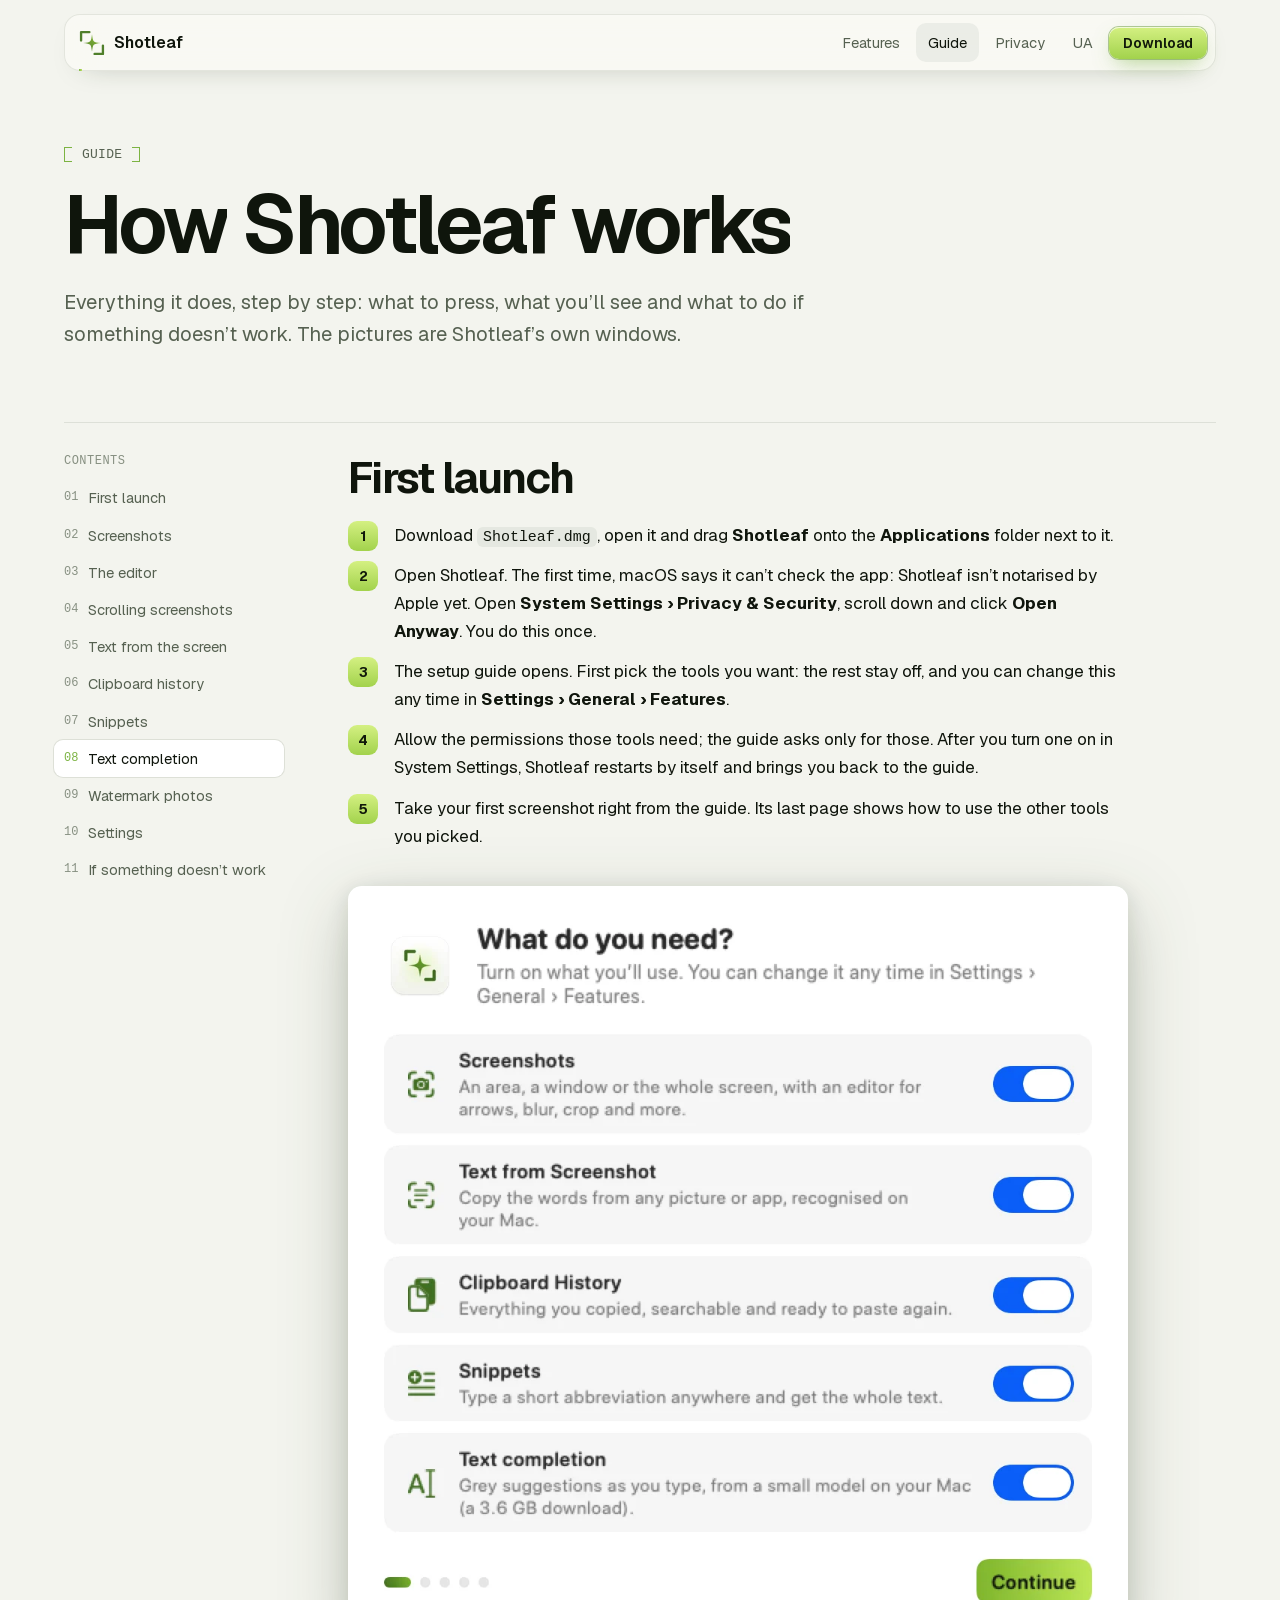
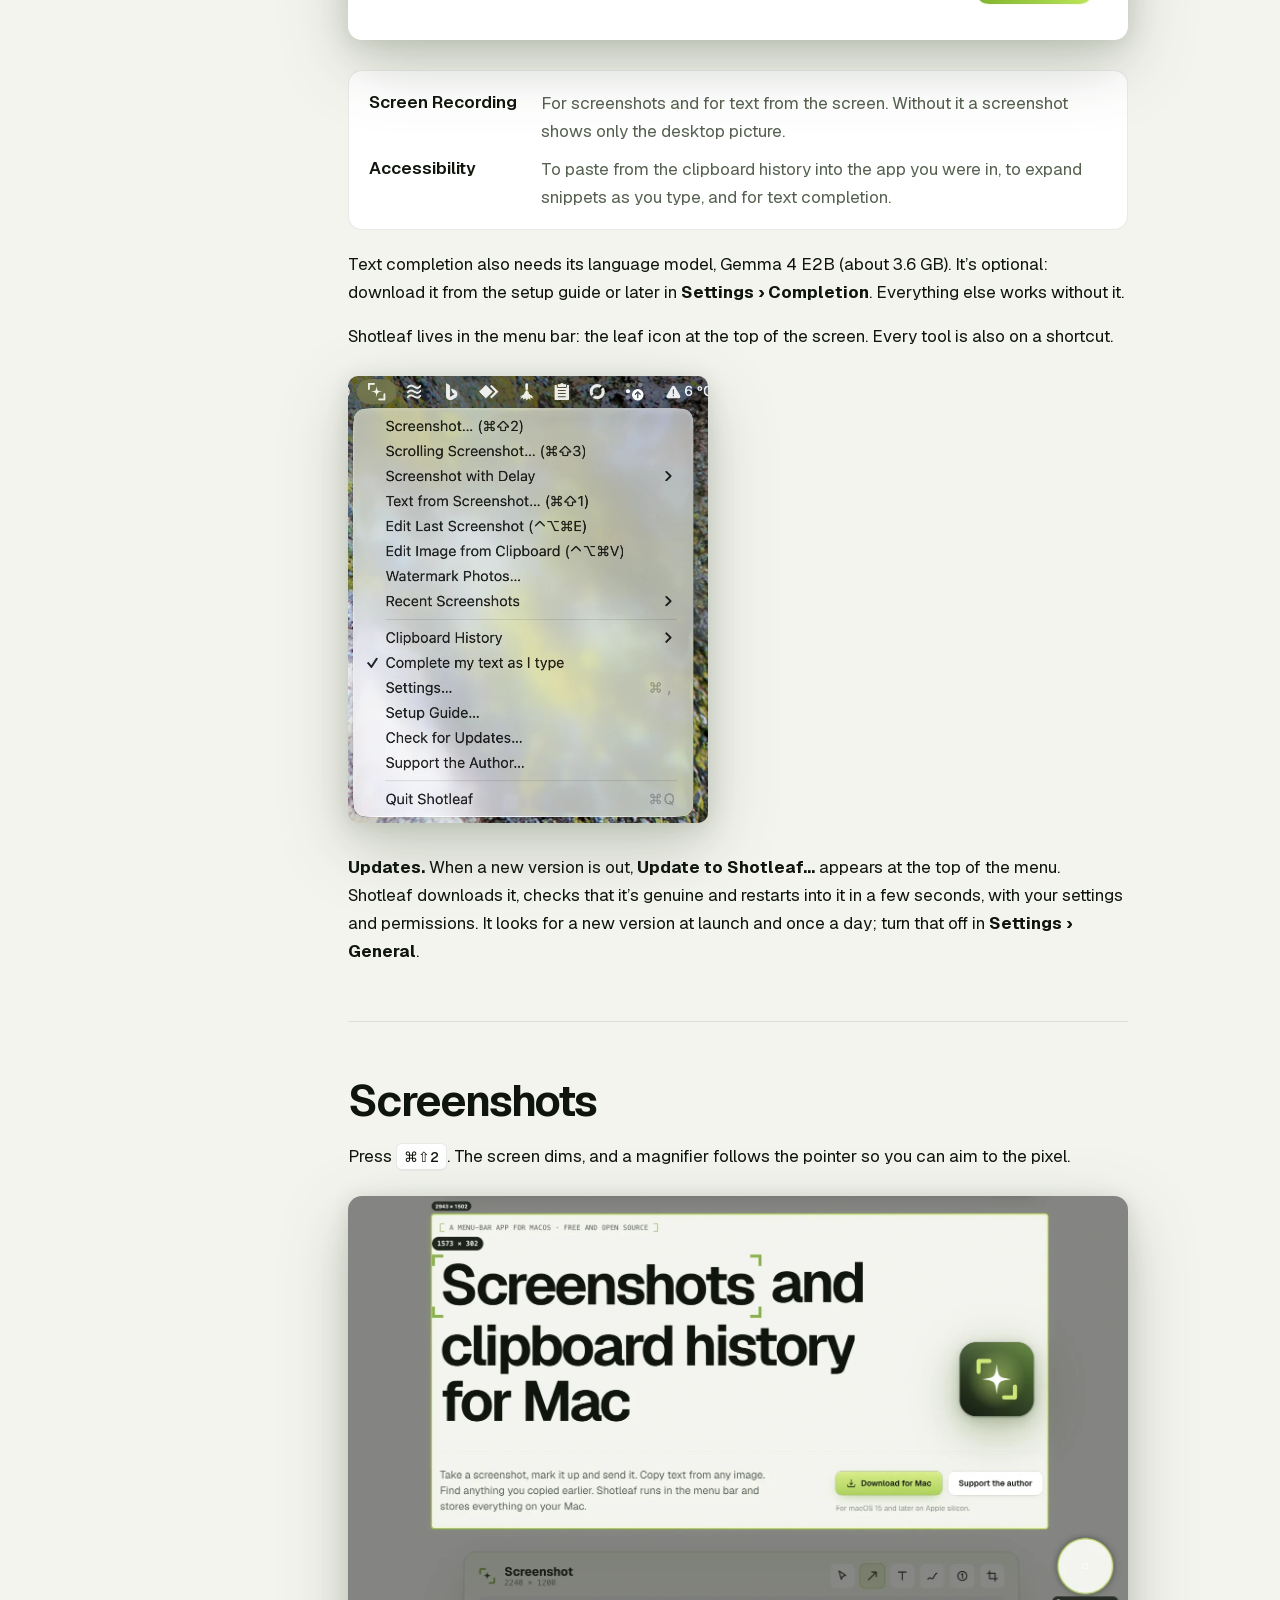
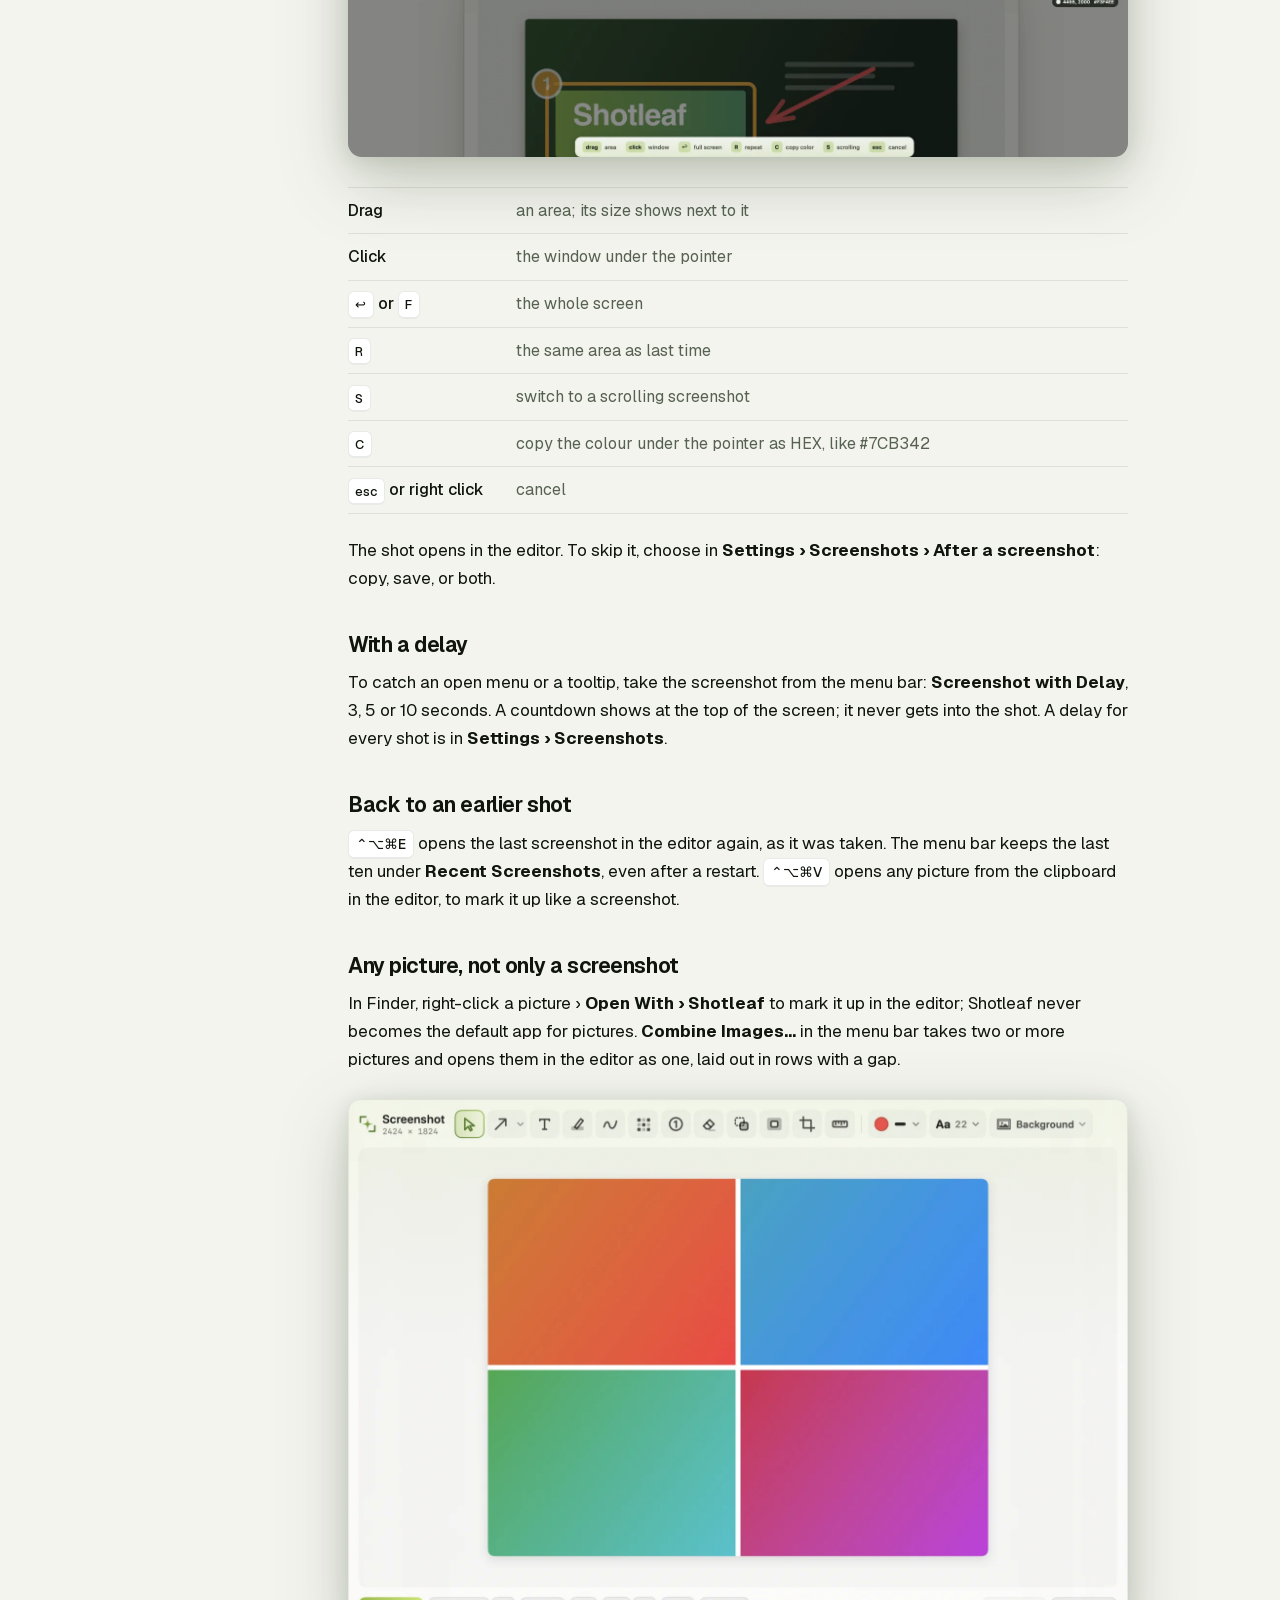
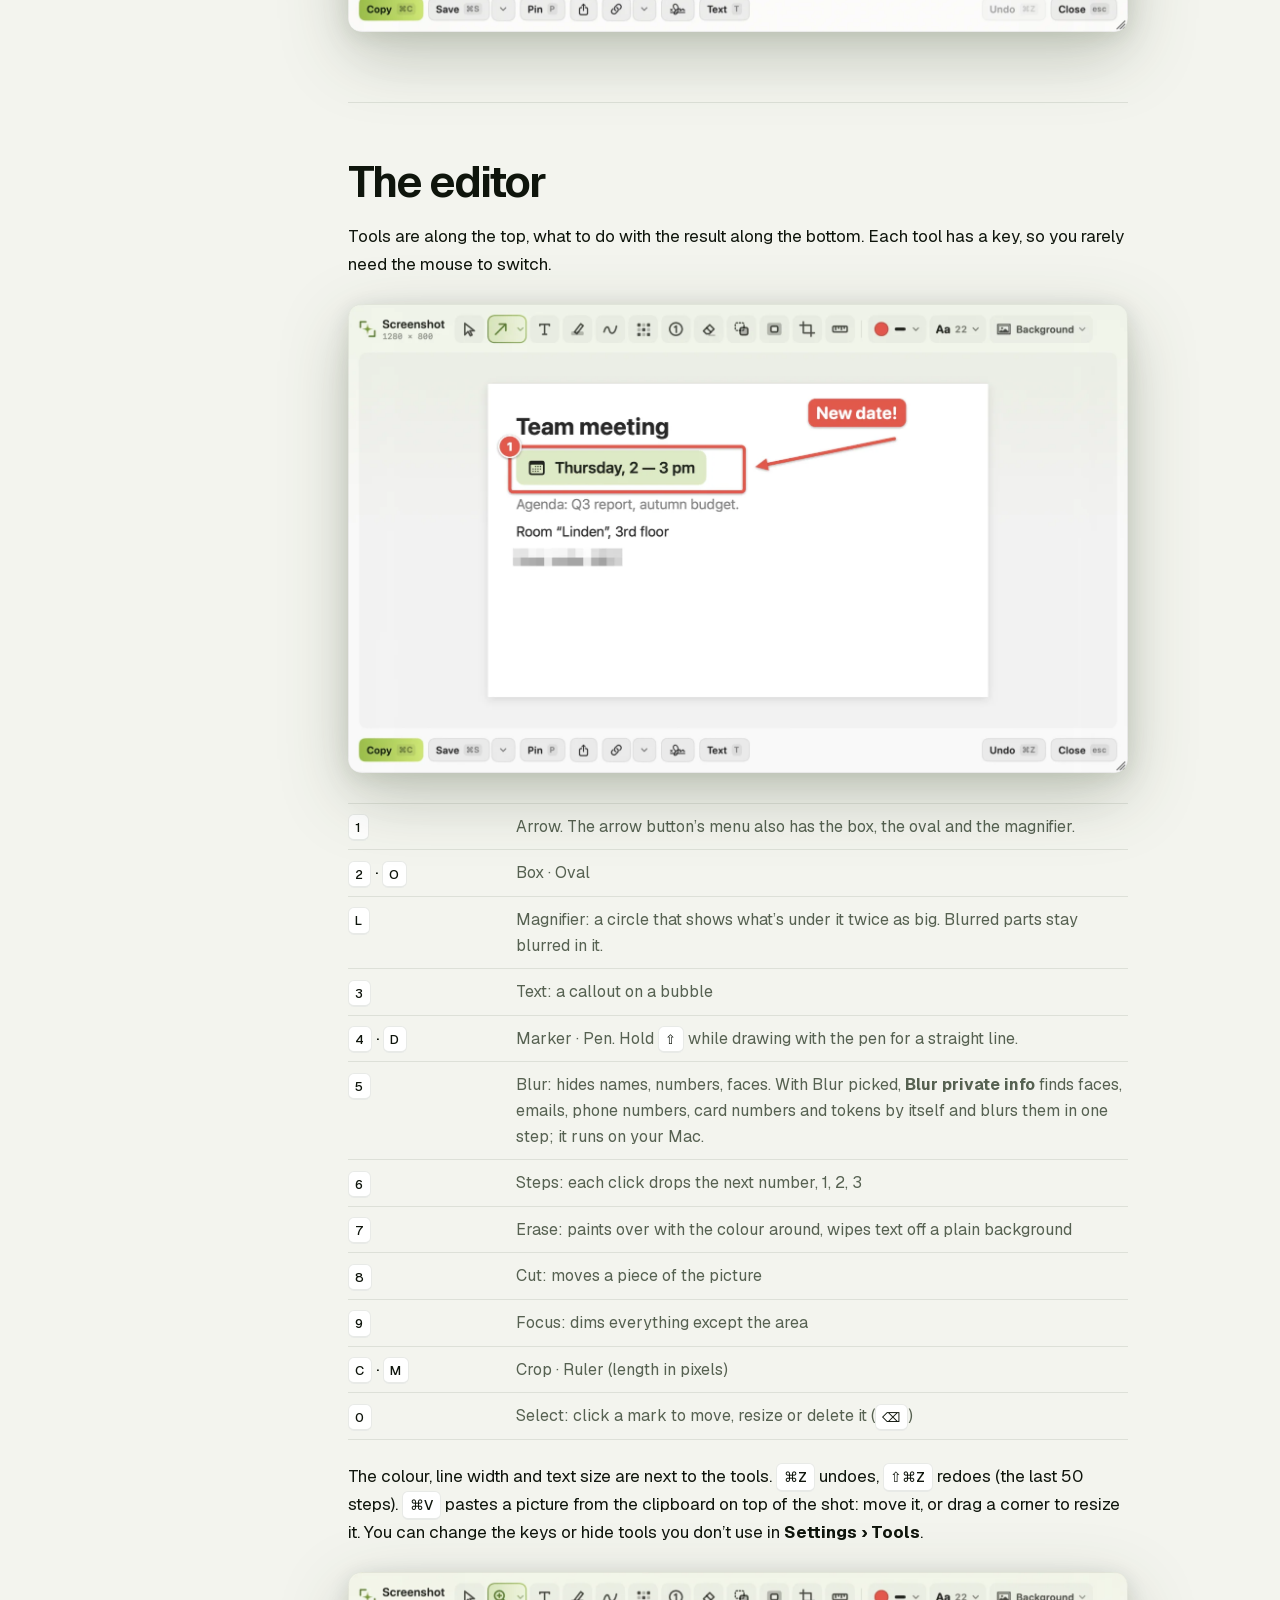
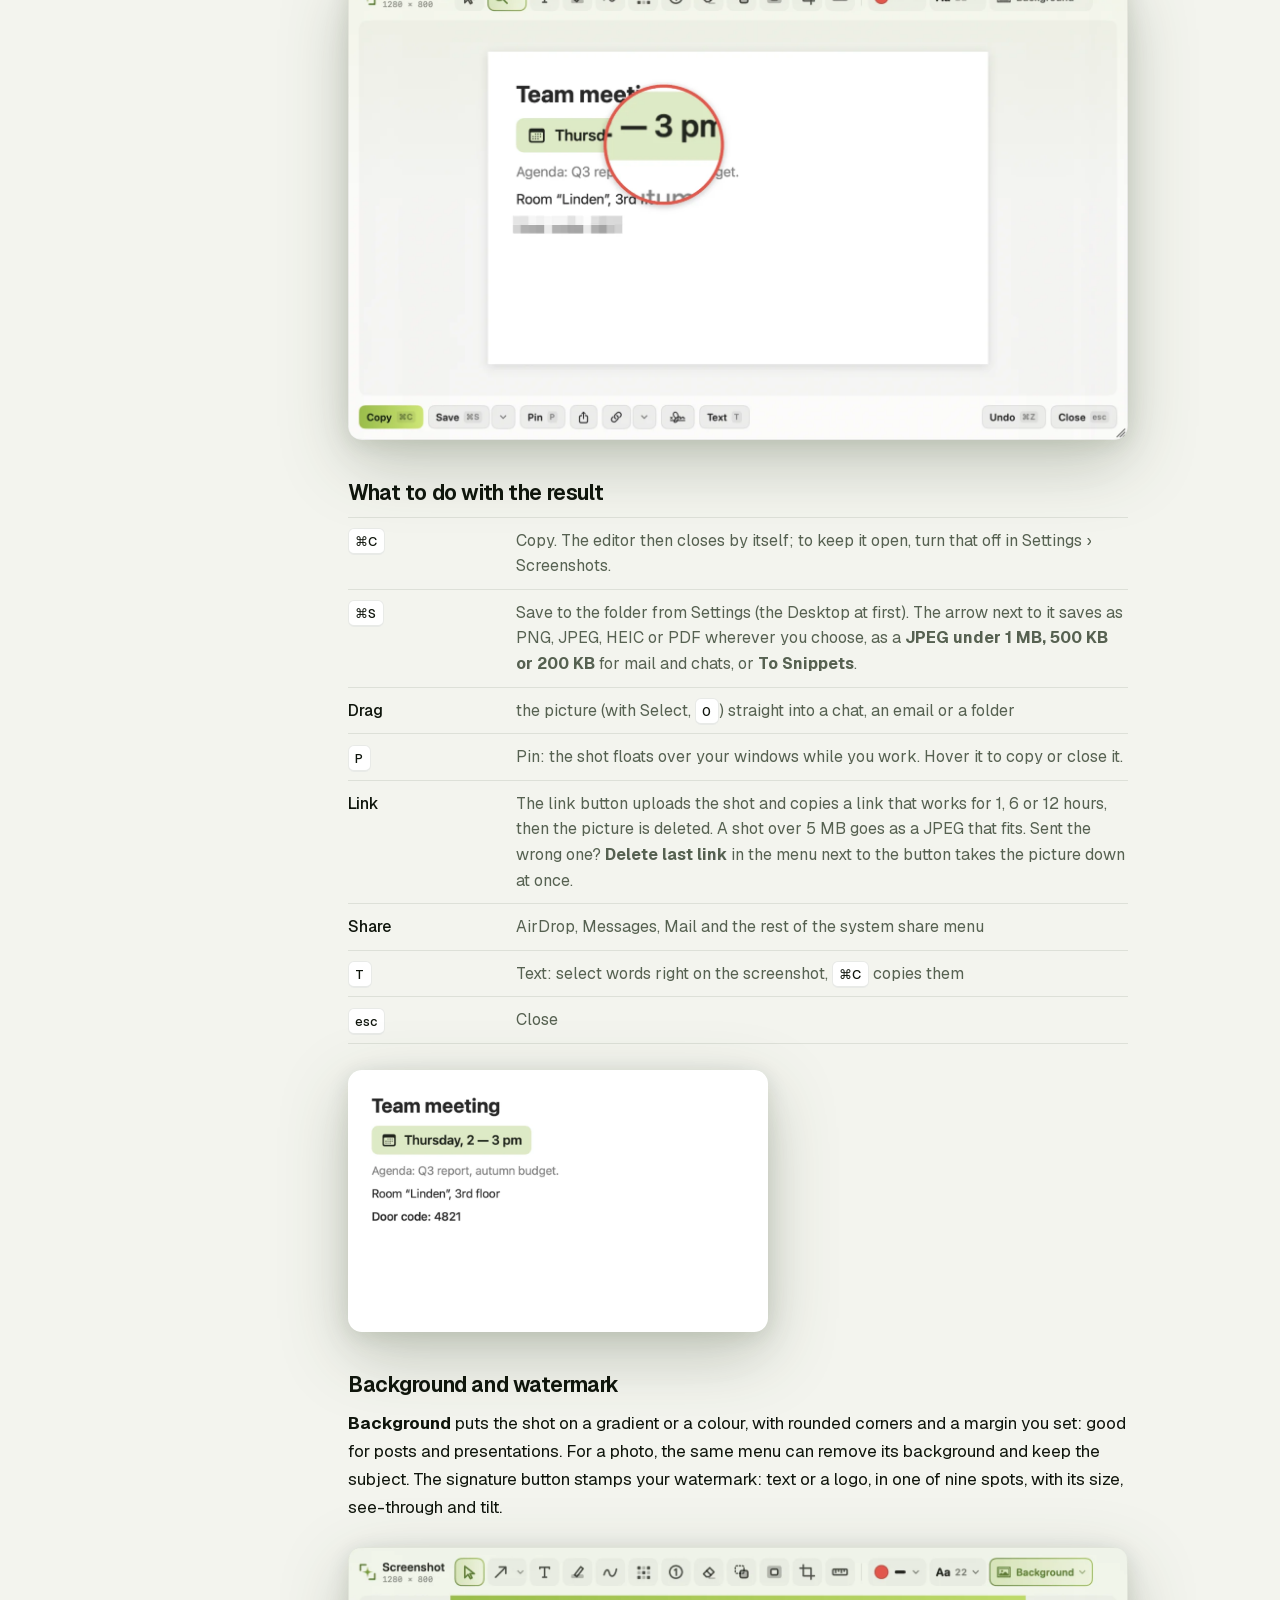
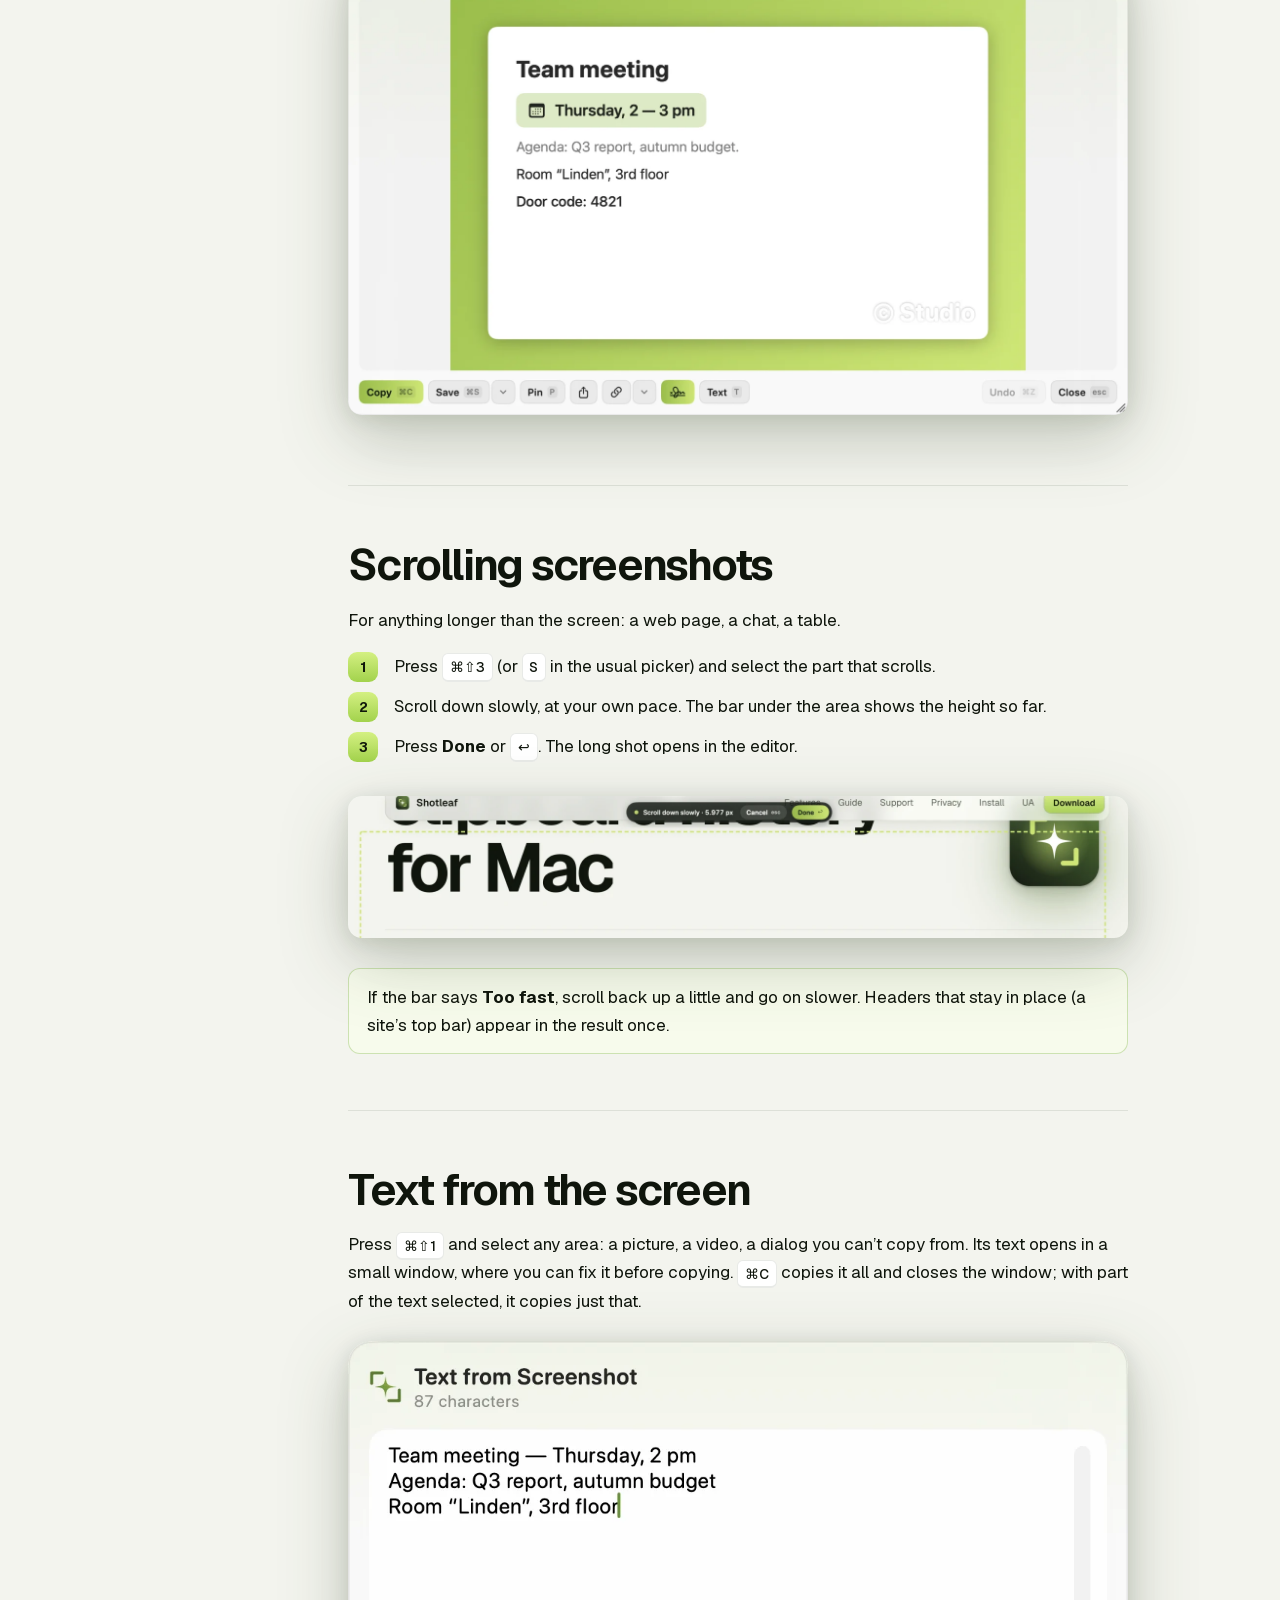
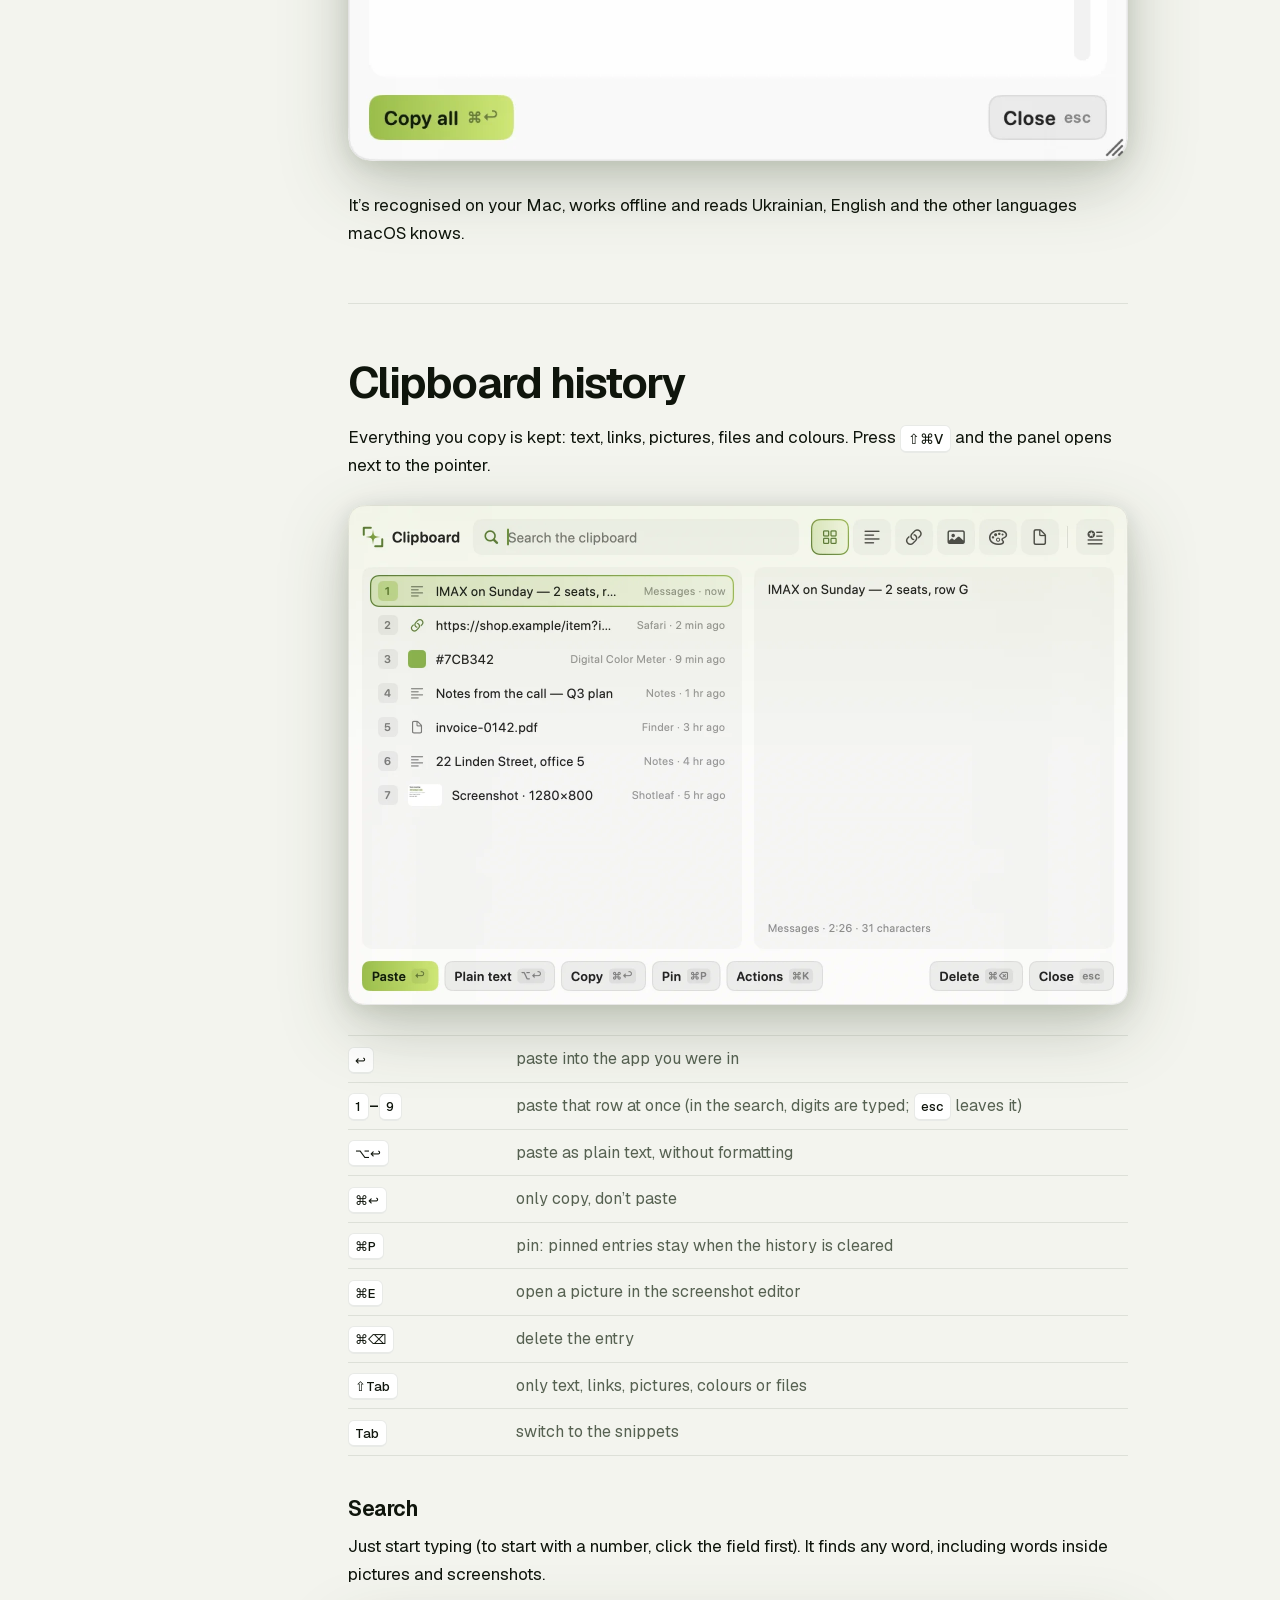
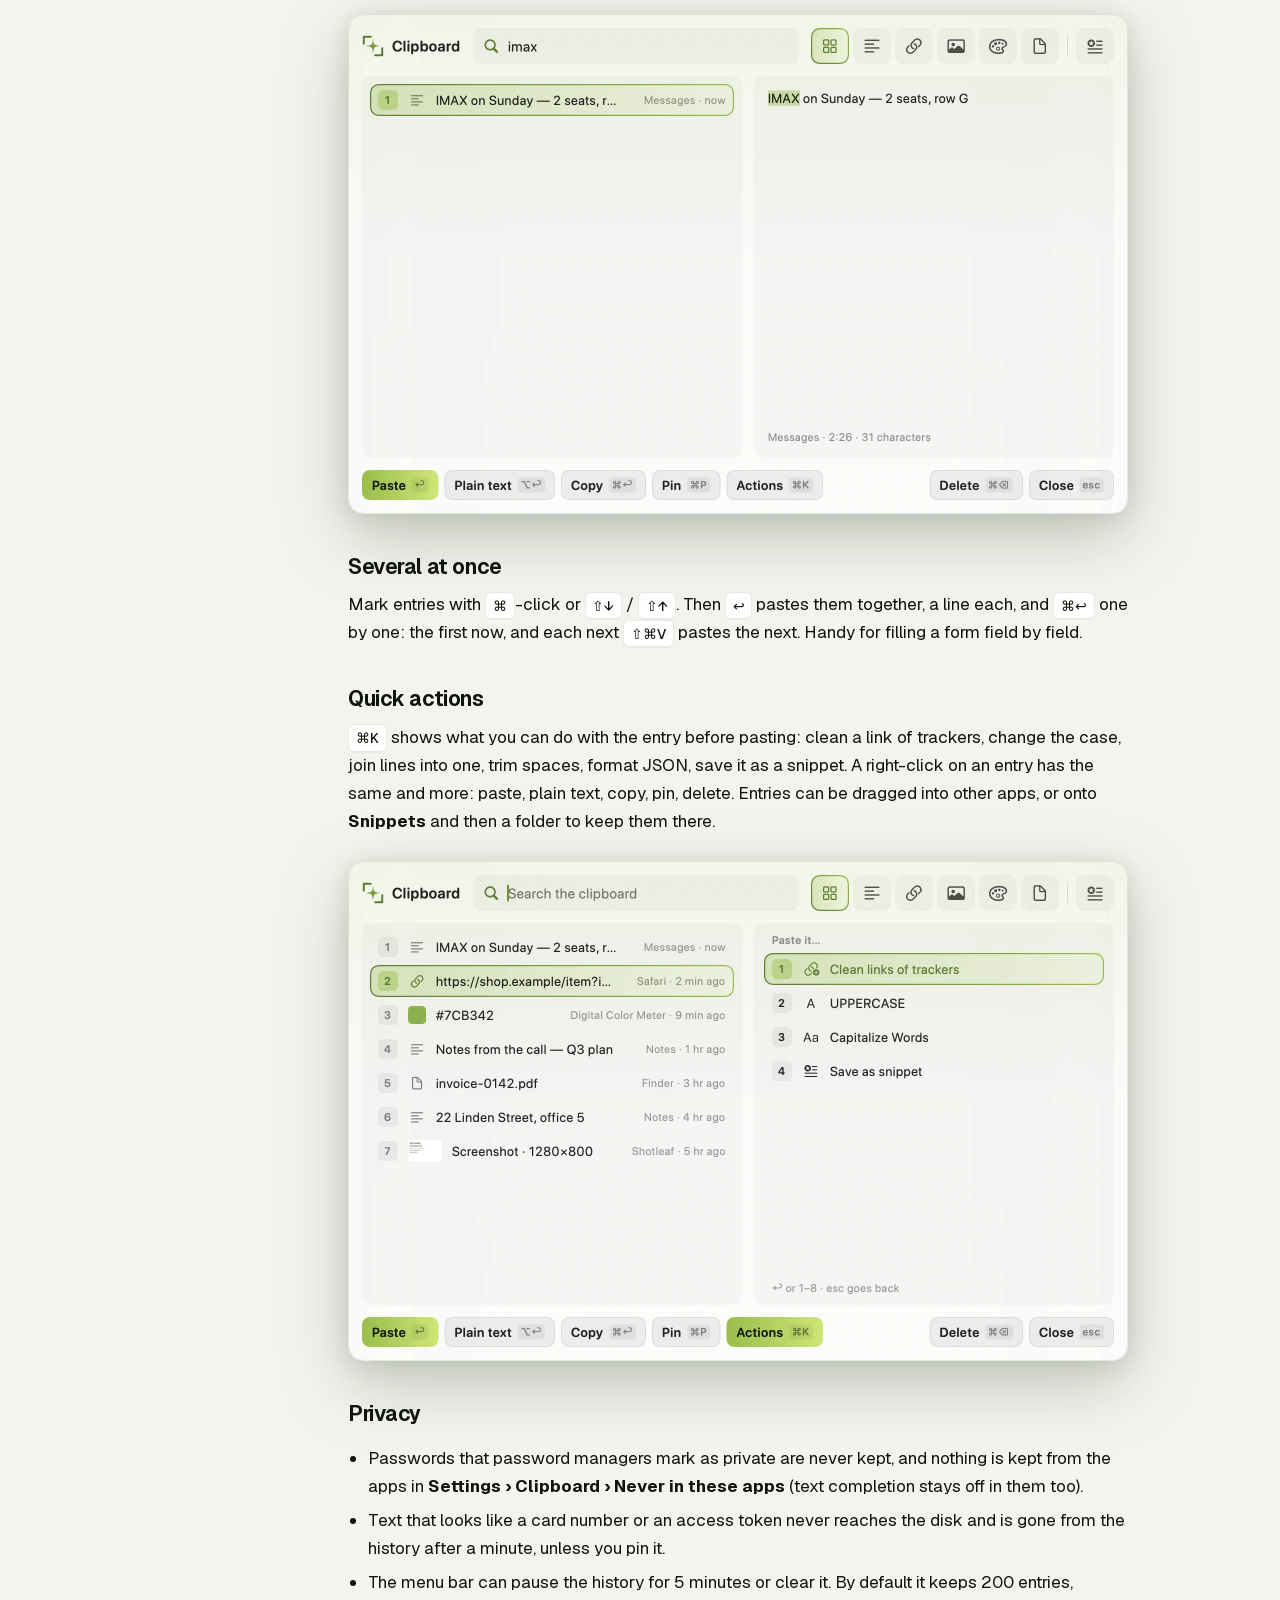
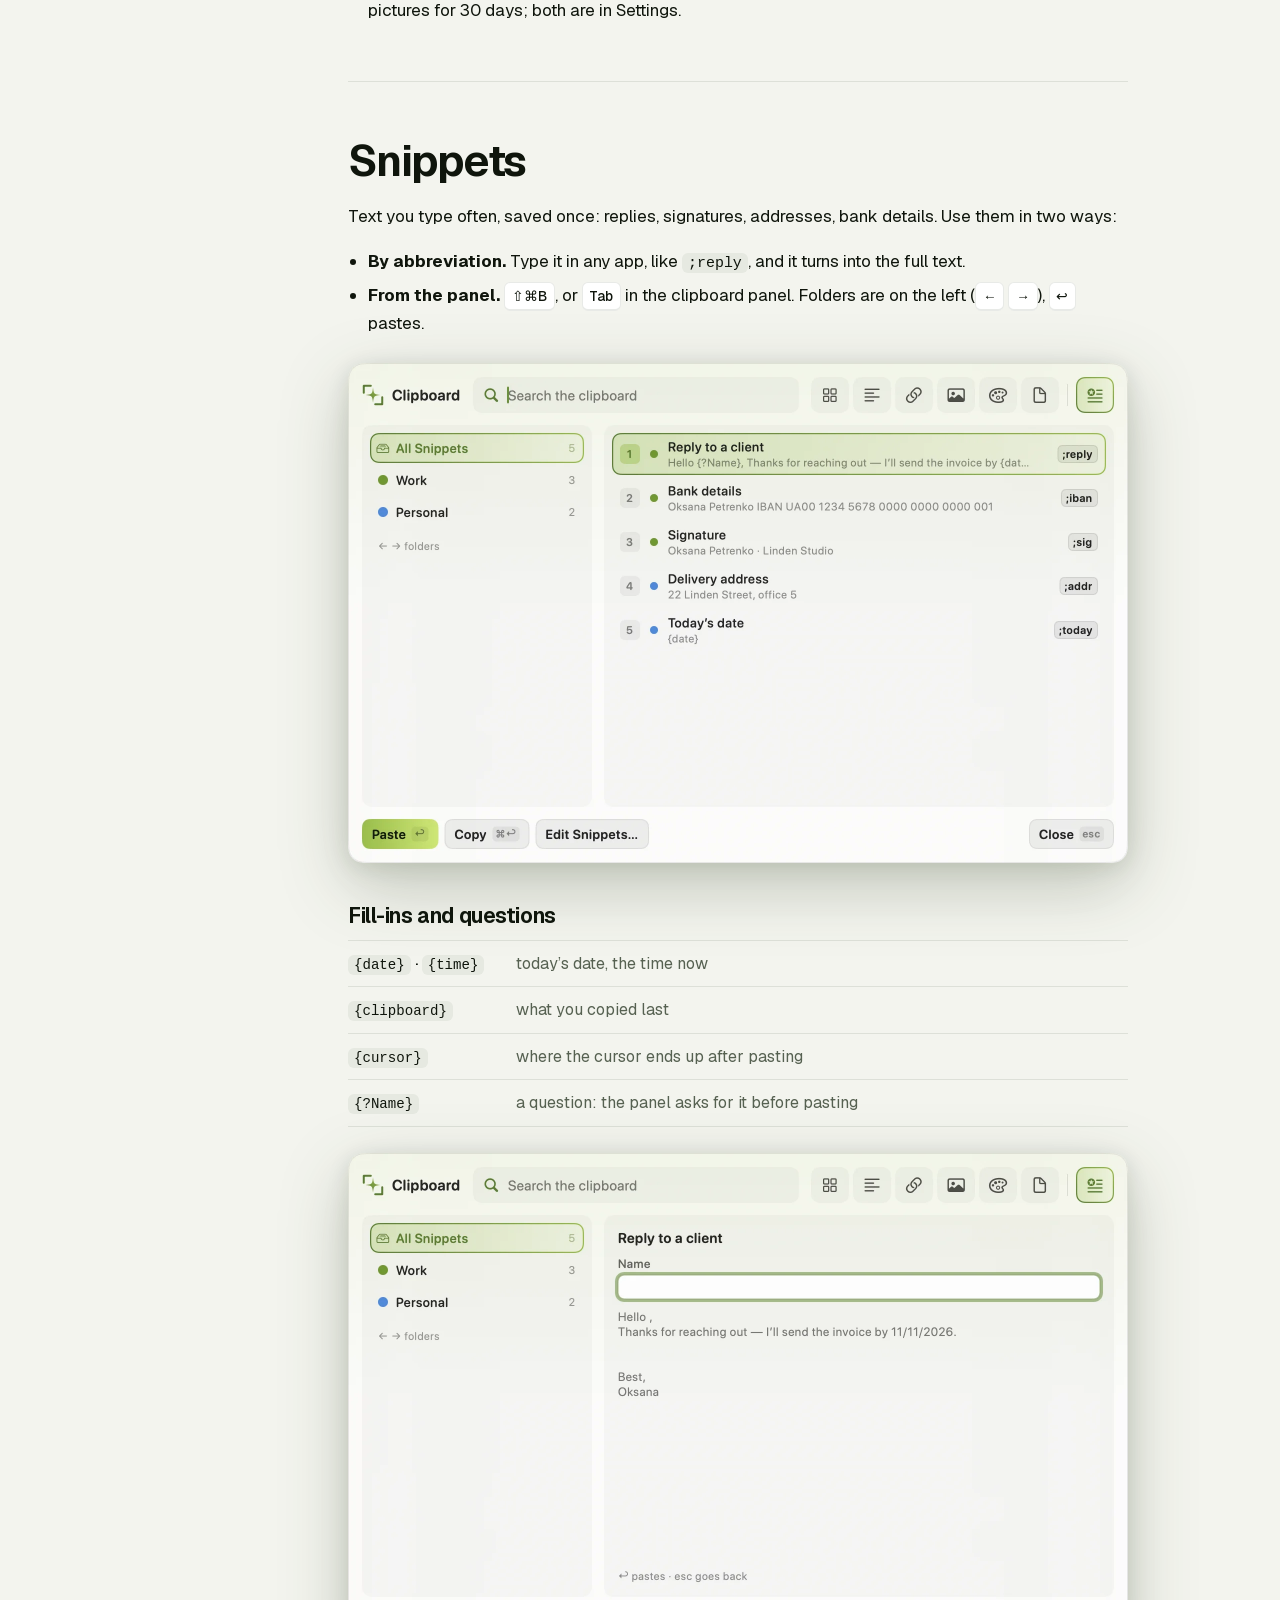
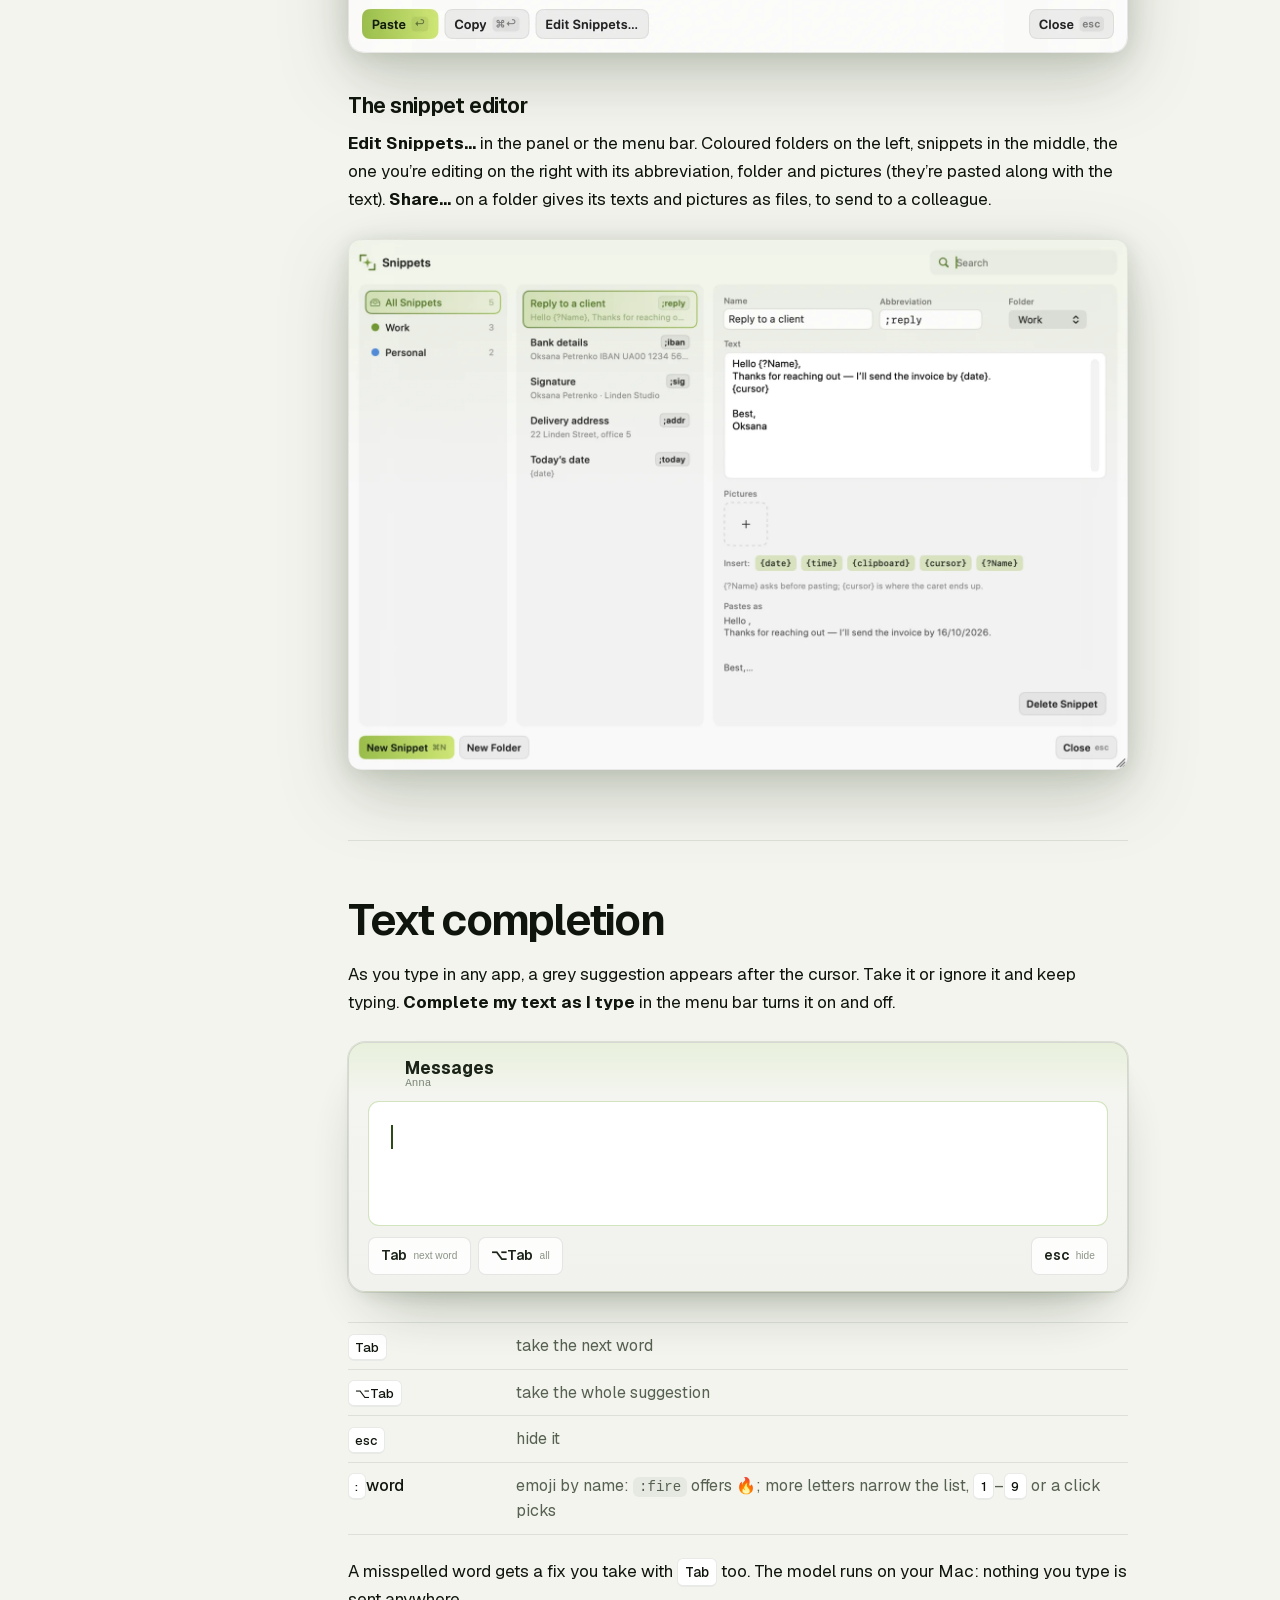
==== site/guide/index.html @ 0d25d2a6 "Site: the hero shows how many times Shotleaf.dmg was downloaded, counted from GitHub releases when t" ====
<!doctype html>
<html lang="en">
<head>
<meta charset="utf-8">
<meta name="viewport" content="width=device-width, initial-scale=1">
<meta name="color-scheme" content="light">
<title>Guide — Shotleaf</title>
<meta name="description" content="How to use Shotleaf: screenshots, text from the screen, clipboard history, snippets, text completion and settings, step by step.">
<meta property="og:type" content="article">
<meta property="og:url" content="https://shotleaf.syvyj.dev/guide/">
<meta property="og:title" content="Shotleaf guide">
<meta property="og:description" content="Everything Shotleaf does and how, step by step.">
<meta property="og:image" content="https://shotleaf.syvyj.dev/assets/og-en.png">
<meta name="twitter:card" content="summary_large_image">
<link rel="icon" href="../assets/mark.svg" type="image/svg+xml">
<link rel="icon" href="../assets/favicon.png" sizes="64x64">
<link rel="alternate" hreflang="uk" href="../uk/guide/">
<link rel="preload" href="../fonts/geist-latin.woff2" as="font" type="font/woff2" crossorigin>
<link rel="preload" href="../fonts/geist-cyrillic.woff2" as="font" type="font/woff2" crossorigin>
<link rel="stylesheet" href="../style.css?v=29afee12">
<script>document.documentElement.classList.add("js"); setTimeout(() => document.documentElement.classList.add("ready"), 2500);</script>
</head>
<body>
<!-- Interface icons: Solar by 480 Design (CC BY 4.0), via Iconify (api.iconify.design/solar.json). -->
<svg width="0" height="0" style="position:absolute" aria-hidden="true">
  <symbol id="i-download-minimalistic" viewBox="0 0 24 24"><g fill="currentColor"><path d="M12.5535 16.5061C12.4114 16.6615 12.2106 16.75 12 16.75C11.7894 16.75 11.5886 16.6615 11.4465 16.5061L7.44648 12.1311C7.16698 11.8254 7.18822 11.351 7.49392 11.0715C7.79963 10.792 8.27402 10.8132 8.55352 11.1189L11.25 14.0682V3C11.25 2.58579 11.5858 2.25 12 2.25C12.4142 2.25 12.75 2.58579 12.75 3V14.0682L15.4465 11.1189C15.726 10.8132 16.2004 10.792 16.5061 11.0715C16.8118 11.351 16.833 11.8254 16.5535 12.1311L12.5535 16.5061Z"/><path d="M3.75 15C3.75 14.5858 3.41422 14.25 3 14.25C2.58579 14.25 2.25 14.5858 2.25 15V15.0549C2.24998 16.4225 2.24996 17.5248 2.36652 18.3918C2.48754 19.2919 2.74643 20.0497 3.34835 20.6516C3.95027 21.2536 4.70814 21.5125 5.60825 21.6335C6.47522 21.75 7.57754 21.75 8.94513 21.75H15.0549C16.4225 21.75 17.5248 21.75 18.3918 21.6335C19.2919 21.5125 20.0497 21.2536 20.6517 20.6516C21.2536 20.0497 21.5125 19.2919 21.6335 18.3918C21.75 17.5248 21.75 16.4225 21.75 15.0549V15C21.75 14.5858 21.4142 14.25 21 14.25C20.5858 14.25 20.25 14.5858 20.25 15C20.25 16.4354 20.2484 17.4365 20.1469 18.1919C20.0482 18.9257 19.8678 19.3142 19.591 19.591C19.3142 19.8678 18.9257 20.0482 18.1919 20.1469C17.4365 20.2484 16.4354 20.25 15 20.25H9C7.56459 20.25 6.56347 20.2484 5.80812 20.1469C5.07435 20.0482 4.68577 19.8678 4.40901 19.591C4.13225 19.3142 3.9518 18.9257 3.85315 18.1919C3.75159 17.4365 3.75 16.4354 3.75 15Z"/></g></symbol>
  <symbol id="i-shield-check" viewBox="0 0 24 24"><path fill="currentColor" fill-rule="evenodd" d="M3.37752 5.08241C3 5.62028 3 7.21907 3 10.4167V11.9914C3 17.6294 7.23896 20.3655 9.89856 21.5273C10.62 21.8424 10.9807 22 12 22C13.0193 22 13.38 21.8424 14.1014 21.5273C16.761 20.3655 21 17.6294 21 11.9914V10.4167C21 7.21907 21 5.62028 20.6225 5.08241C20.245 4.54454 18.7417 4.02996 15.7351 3.00079L15.1623 2.80472C13.595 2.26824 12.8114 2 12 2C11.1886 2 10.405 2.26824 8.83772 2.80472L8.26491 3.00079C5.25832 4.02996 3.75503 4.54454 3.37752 5.08241ZM15.0595 10.4995C15.3353 10.1905 15.3085 9.71642 14.9995 9.44055C14.6905 9.16467 14.2164 9.19151 13.9405 9.50049L10.9286 12.8739L10.0595 11.9005C9.78358 11.5915 9.30947 11.5647 9.00049 11.8405C8.69151 12.1164 8.66467 12.5905 8.94055 12.8995L10.3691 14.4995C10.5114 14.6589 10.7149 14.75 10.9286 14.75C11.1422 14.75 11.3457 14.6589 11.488 14.4995L15.0595 10.4995Z" clip-rule="evenodd"/></symbol>
  <symbol id="i-cpu-bolt" viewBox="0 0 24 24"><g fill="currentColor" fill-rule="evenodd" clip-rule="evenodd"><path d="M9.63166 9.02161C9.32905 9.0623 9.2342 9.12798 9.18109 9.18109C9.12798 9.2342 9.0623 9.32905 9.02161 9.63166C8.97823 9.95434 8.97675 10.3923 8.97675 11.0698V12.9302C8.97675 13.6077 8.97823 14.0457 9.02161 14.3684C9.0623 14.671 9.12798 14.7658 9.18109 14.8189C9.2342 14.872 9.32905 14.9377 9.63166 14.9784C9.95434 15.0218 10.3923 15.0233 11.0698 15.0233H12.9302C13.6077 15.0233 14.0457 15.0218 14.3684 14.9784C14.671 14.9377 14.7658 14.872 14.8189 14.8189C14.872 14.7658 14.9377 14.671 14.9784 14.3684C15.0218 14.0457 15.0233 13.6077 15.0233 12.9302V11.0698C15.0233 10.3923 15.0218 9.95434 14.9784 9.63166C14.9377 9.32905 14.872 9.2342 14.8189 9.18109C14.7658 9.12798 14.671 9.0623 14.3684 9.02161C14.0457 8.97823 13.6077 8.97675 12.9302 8.97675H11.0698C10.3923 8.97675 9.95434 8.97823 9.63166 9.02161ZM12.9664 10.5451C13.1904 10.2316 13.1177 9.79583 12.8042 9.57187C12.4906 9.34791 12.0549 9.42053 11.831 9.73407L10.502 11.5945C10.3501 11.8072 10.3298 12.0869 10.4494 12.3193C10.569 12.5517 10.8084 12.6977 11.0698 12.6977H11.5745L11.0336 13.455C10.8097 13.7685 10.8823 14.2043 11.1958 14.4282C11.5094 14.6522 11.9451 14.5796 12.1691 14.266L13.498 12.4056C13.6499 12.1929 13.6702 11.9132 13.5506 11.6808C13.431 11.4484 13.1916 11.3024 12.9302 11.3024H12.4255L12.9664 10.5451Z"/><path d="M12.6977 2.69767C12.6977 2.31236 12.3853 2 12 2C11.6147 2 11.3023 2.31236 11.3023 2.69767V5.48837C10.7916 5.48944 10.3283 5.49342 9.90678 5.50495L9.90698 5.48837V2.69767C9.90698 2.31236 9.59462 2 9.2093 2C8.82399 2 8.51163 2.31236 8.51163 2.69767V5.48837C8.51163 5.52487 8.51443 5.56071 8.51984 5.5957C7.58381 5.71067 6.93517 5.94879 6.44198 6.44198C5.94879 6.93517 5.71067 7.58381 5.5957 8.51984C5.56071 8.51443 5.52487 8.51163 5.48837 8.51163H2.69767C2.31236 8.51163 2 8.82399 2 9.2093C2 9.59462 2.31236 9.90698 2.69767 9.90698H5.48837L5.50495 9.90678C5.49342 10.3283 5.48991 10.7916 5.48884 11.3023L2.69767 11.3023C2.31236 11.3023 2 11.6147 2 12C2 12.3853 2.31236 12.6977 2.69767 12.6977H5.48837C5.48944 13.2084 5.49342 13.6717 5.50495 14.0932L5.48837 14.093H2.69767C2.31236 14.093 2 14.4054 2 14.7907C2 15.176 2.31236 15.4884 2.69767 15.4884H5.48837C5.52487 15.4884 5.56071 15.4856 5.5957 15.4802C5.71067 16.4162 5.94879 17.0648 6.44198 17.558C6.93517 18.0512 7.58381 18.2893 8.51984 18.4043C8.51443 18.4393 8.51163 18.4751 8.51163 18.5116V21.3023C8.51163 21.6876 8.82399 22 9.2093 22C9.59462 22 9.90698 21.6876 9.90698 21.3023V18.5116L9.90678 18.495C10.3283 18.5066 10.7916 18.5101 11.3023 18.5112L11.3023 21.3023C11.3023 21.6876 11.6147 22 12 22C12.3853 22 12.6977 21.6876 12.6977 21.3023V18.5116C13.2084 18.5106 13.6717 18.5066 14.0932 18.495L14.093 18.5116V21.3023C14.093 21.6876 14.4054 22 14.7907 22C15.176 22 15.4884 21.6876 15.4884 21.3023V18.5116C15.4884 18.4751 15.4856 18.4393 15.4802 18.4043C16.4162 18.2893 17.0648 18.0512 17.558 17.558C18.0512 17.0648 18.2893 16.4162 18.4043 15.4802C18.4393 15.4856 18.4751 15.4884 18.5116 15.4884H21.3023C21.6876 15.4884 22 15.176 22 14.7907C22 14.4054 21.6876 14.093 21.3023 14.093H18.5116L18.495 14.0932C18.5066 13.6717 18.5101 13.2084 18.5112 12.6977L21.3023 12.6977C21.6876 12.6977 22 12.3853 22 12C22 11.6147 21.6876 11.3023 21.3023 11.3023H18.5116C18.5106 10.7916 18.5066 10.3283 18.495 9.90678L18.5116 9.90698H21.3023C21.6876 9.90698 22 9.59462 22 9.2093C22 8.82399 21.6876 8.51163 21.3023 8.51163H18.5116C18.4751 8.51163 18.4393 8.51443 18.4043 8.51984C18.2893 7.58381 18.0512 6.93517 17.558 6.44198C17.0648 5.94879 16.4162 5.71067 15.4802 5.5957C15.4856 5.56071 15.4884 5.52487 15.4884 5.48837V2.69767C15.4884 2.31236 15.176 2 14.7907 2C14.4054 2 14.093 2.31236 14.093 2.69767V5.48837L14.0932 5.50495C13.6717 5.49342 13.2084 5.48991 12.6977 5.48884V2.69767ZM9.44573 7.63871C9.87247 7.58133 10.4054 7.58136 11.0238 7.5814H12.9762C13.5947 7.58136 14.1275 7.58133 14.5543 7.63871C15.0116 7.70019 15.45 7.83885 15.8056 8.19443C16.1612 8.55001 16.2998 8.98839 16.3613 9.44573C16.4187 9.87246 16.4186 10.4053 16.4186 11.0238V12.9762C16.4186 13.5946 16.4187 14.1275 16.3613 14.5543C16.2998 15.0116 16.1612 15.45 15.8056 15.8056C15.45 16.1612 15.0116 16.2998 14.5543 16.3613C14.1275 16.4187 13.5947 16.4186 12.9762 16.4186H11.0238C10.4054 16.4186 9.87246 16.4187 9.44573 16.3613C8.98839 16.2998 8.55001 16.1612 8.19443 15.8056C7.83885 15.45 7.70019 15.0116 7.63871 14.5543C7.58133 14.1275 7.58136 13.5946 7.5814 12.9762V11.0238C7.58136 10.4054 7.58133 9.87247 7.63871 9.44573C7.70019 8.98839 7.83885 8.55001 8.19443 8.19443C8.55001 7.83885 8.98839 7.70019 9.44573 7.63871Z"/></g></symbol>
  <symbol id="i-link-round" viewBox="0 0 24 24"><path fill="currentColor" fill-rule="evenodd" d="M1.25 9C1.25 5.27208 4.27208 2.25 8 2.25H12C15.7279 2.25 18.75 5.27208 18.75 9C18.75 12.7279 15.7279 15.75 12 15.75H10C9.58579 15.75 9.25 15.4142 9.25 15C9.25 14.5858 9.58579 14.25 10 14.25H12C14.8995 14.25 17.25 11.8995 17.25 9C17.25 6.10051 14.8995 3.75 12 3.75H8C5.10051 3.75 2.75 6.10051 2.75 9C2.75 10.3451 3.25487 11.5705 4.08664 12.4998C4.36288 12.8085 4.33662 13.2826 4.02797 13.5589C3.71933 13.8351 3.24518 13.8088 2.96894 13.5002C1.90054 12.3065 1.25 10.7283 1.25 9ZM12 9.75C9.10051 9.75 6.75 12.1005 6.75 15C6.75 17.8995 9.10051 20.25 12 20.25H16C18.8995 20.25 21.25 17.8995 21.25 15C21.25 13.6549 20.7451 12.4295 19.9134 11.5002C19.6371 11.1915 19.6634 10.7174 19.972 10.4411C20.2807 10.1649 20.7548 10.1912 21.0311 10.4998C22.0995 11.6935 22.75 13.2717 22.75 15C22.75 18.7279 19.7279 21.75 16 21.75H12C8.27208 21.75 5.25 18.7279 5.25 15C5.25 11.2721 8.27208 8.25 12 8.25H14C14.4142 8.25 14.75 8.58579 14.75 9C14.75 9.41421 14.4142 9.75 14 9.75H12Z" clip-rule="evenodd"/></symbol>
  <symbol id="i-code-square" viewBox="0 0 24 24"><path fill="currentColor" fill-rule="evenodd" d="M3.46447 3.46447C2 4.92893 2 7.28595 2 12C2 16.714 2 19.0711 3.46447 20.5355C4.92893 22 7.28595 22 12 22C16.714 22 19.0711 22 20.5355 20.5355C22 19.0711 22 16.714 22 12C22 7.28595 22 4.92893 20.5355 3.46447C19.0711 2 16.714 2 12 2C7.28595 2 4.92893 2 3.46447 3.46447ZM13.4881 6.44591C13.8882 6.55311 14.1256 6.96437 14.0184 7.36447L11.4302 17.0237C11.323 17.4238 10.9117 17.6613 10.5116 17.5541C10.1115 17.4468 9.8741 17.0356 9.98131 16.6355L12.5695 6.97624C12.6767 6.57614 13.088 6.3387 13.4881 6.44591ZM14.9697 8.46967C15.2626 8.17678 15.7374 8.17678 16.0303 8.46967L16.2387 8.67801C16.874 9.3133 17.4038 9.84308 17.7678 10.3202C18.1521 10.8238 18.4216 11.3559 18.4216 12C18.4216 12.6441 18.1521 13.1762 17.7678 13.6798C17.4038 14.1569 16.874 14.6867 16.2387 15.322L16.0303 15.5303C15.7374 15.8232 15.2626 15.8232 14.9697 15.5303C14.6768 15.2374 14.6768 14.7626 14.9697 14.4697L15.1412 14.2981C15.8229 13.6164 16.2797 13.1574 16.5753 12.7699C16.8577 12.3998 16.9216 12.1843 16.9216 12C16.9216 11.8157 16.8577 11.6002 16.5753 11.2301C16.2797 10.8426 15.8229 10.3836 15.1412 9.70191L14.9697 9.53033C14.6768 9.23744 14.6768 8.76257 14.9697 8.46967ZM7.96986 8.46967C8.26275 8.17678 8.73762 8.17678 9.03052 8.46967C9.32341 8.76257 9.32341 9.23744 9.03052 9.53033L8.85894 9.70191C8.17729 10.3836 7.72052 10.8426 7.42488 11.2301C7.14245 11.6002 7.07861 11.8157 7.07861 12C7.07861 12.1843 7.14245 12.3998 7.42488 12.7699C7.72052 13.1574 8.17729 13.6164 8.85894 14.2981L9.03052 14.4697C9.32341 14.7626 9.32341 15.2374 9.03052 15.5303C8.73762 15.8232 8.26275 15.8232 7.96986 15.5303L7.76151 15.322C7.12617 14.6867 6.59638 14.1569 6.23235 13.6798C5.84811 13.1762 5.57861 12.6441 5.57861 12C5.57861 11.3559 5.84811 10.8238 6.23235 10.3202C6.59638 9.84308 7.12617 9.31331 7.76151 8.67801L7.96986 8.46967Z" clip-rule="evenodd"/></symbol>
  <symbol id="i-user-cross-rounded" viewBox="0 0 24 24"><g fill="currentColor"><path fill-rule="evenodd" d="M16.5 15C18.1499 15 18.9747 15.0001 19.4873 15.5127C19.9999 16.0253 20 16.8501 20 18.5C20 20.1499 19.9999 20.9747 19.4873 21.4873C18.9747 21.9999 18.1499 22 16.5 22C14.8501 22 14.0253 21.9999 13.5127 21.4873C13.0001 20.9747 13 20.1499 13 18.5C13 16.8501 13.0001 16.0253 13.5127 15.5127C14.0253 15.0001 14.8501 15 16.5 15ZM18.4678 16.5322C18.24 16.3045 17.8714 16.3045 17.6436 16.5322L16.5 17.6748L15.3564 16.5322C15.1286 16.3045 14.76 16.3045 14.5322 16.5322C14.3045 16.76 14.3045 17.1286 14.5322 17.3564L15.6748 18.5L14.5322 19.6436C14.3045 19.8714 14.3045 20.24 14.5322 20.4678C14.76 20.6955 15.1286 20.6955 15.3564 20.4678L16.5 19.3252L17.6436 20.4678C17.8714 20.6955 18.24 20.6955 18.4678 20.4678C18.6955 20.24 18.6955 19.8714 18.4678 19.6436L17.3252 18.5L18.4678 17.3564C18.6955 17.1286 18.6955 16.76 18.4678 16.5322Z" clip-rule="evenodd"/><path d="M12 13C13.24 13 14.4049 13.1846 15.415 13.5078C15.0415 13.5166 14.6918 13.5352 14.3799 13.5771C13.737 13.6636 13.0336 13.8707 12.4521 14.4521C11.8707 15.0336 11.6636 15.737 11.5771 16.3799C11.4995 16.9576 11.4999 17.6635 11.5 18.4141V18.5859C11.4999 19.3365 11.4995 20.0424 11.5771 20.6201C11.5937 20.7432 11.6154 20.8688 11.6426 20.9951C7.94288 20.8887 5 19.1406 5 17C5 14.7909 8.13401 13 12 13Z"/><path d="M12 2C14.2091 2 16 3.79086 16 6C16 8.20914 14.2091 10 12 10C9.79086 10 8 8.20914 8 6C8 3.79086 9.79086 2 12 2Z"/></g></symbol>
  <symbol id="i-arrow-right-up" viewBox="0 0 24 24"><path fill="none" stroke="currentColor" stroke-linecap="round" stroke-linejoin="round" stroke-width="1.5" d="M6 18L18 6M18 15V6H9"/></symbol>
  <symbol id="i-heart" viewBox="0 0 24 24"><path fill="currentColor" d="M2 9.1371C2 14 6.01943 16.5914 8.96173 18.9109C10 19.7294 11 20.5 12 20.5C13 20.5 14 19.7294 15.0383 18.9109C17.9806 16.5914 22 14 22 9.1371C22 4.27416 16.4998 0.825464 12 5.50063C7.50016 0.825464 2 4.27416 2 9.1371Z"/></symbol>
</svg>


<div class="wrap nav">
  <div class="bar-in">
    <a class="brand" href="../"><img src="../assets/mark.svg" alt="">Shotleaf</a>
    <a class="l" href="../#features">Features</a>
    <a class="l on" href="../guide/" aria-current="page">Guide</a>
    <a class="l" href="../privacy/">Privacy</a>
    <a class="l lang" href="../uk/guide/" lang="uk">UA</a>
    <a class="btn primary" href="https://github.com/Syvyj/shotleaf/releases/latest/download/Shotleaf.dmg">Download</a>
    <i class="progress" aria-hidden="true"></i>
  </div>
</div>

<main class="wrap guide">
  <header class="guide-head">
    <p class="eyebrow">Guide</p>
    <h1 data-split>How Shotleaf works</h1>
    <p class="lead">Everything it does, step by step: what to press, what you’ll see and what to do if something doesn’t work. The pictures are Shotleaf’s own windows.</p>
  </header>

  <div class="guide-layout">
    <nav class="toc" aria-label="Contents">
      <p>Contents</p>
      <ol>
        <li><a href="#start">First launch</a></li>
        <li><a href="#screenshots">Screenshots</a></li>
        <li><a href="#editor">The editor</a></li>
        <li><a href="#scrolling">Scrolling screenshots</a></li>
        <li><a href="#text">Text from the screen</a></li>
        <li><a href="#clipboard">Clipboard history</a></li>
        <li><a href="#snippets">Snippets</a></li>
        <li><a href="#completion">Text completion</a></li>
        <li><a href="#photos">Watermark photos</a></li>
        <li><a href="#settings">Settings</a></li>
        <li><a href="#help">If something doesn’t work</a></li>
      </ol>
    </nav>

    <div class="guide-body">

<section id="start">
  <h2>First launch</h2>
  <ol class="steps">
    <li>Download <code>Shotleaf.dmg</code>, open it and drag <b>Shotleaf</b> onto the <b>Applications</b> folder next to it.</li>
    <li>Open Shotleaf. The first time, macOS says it can’t check the app: Shotleaf isn’t notarised by Apple yet. Open <b>System Settings › Privacy &amp; Security</b>, scroll down and click <b>Open Anyway</b>. You do this once.</li>
    <li>The setup guide opens. First pick the tools you want: the rest stay off, and you can change this any time in <b>Settings › General › Features</b>.</li>
    <li>Allow the permissions those tools need; the guide asks only for those. After you turn one on in System Settings, Shotleaf restarts by itself and brings you back to the guide.</li>
    <li>Take your first screenshot right from the guide. Its last page shows how to use the other tools you picked.</li>
  </ol>
  <figure><img src="../assets/guide/setup-en.webp" width="1040" height="1006" loading="lazy" decoding="async" alt="The setup guide’s first page: pick the tools you want"></figure>
  <dl class="defs">
    <dt>Screen Recording</dt><dd>For screenshots and for text from the screen. Without it a screenshot shows only the desktop picture.</dd>
    <dt>Accessibility</dt><dd>To paste from the clipboard history into the app you were in, to expand snippets as you type, and for text completion.</dd>
  </dl>
  <p>Text completion also needs its language model, Gemma 4 E2B (about 3.6 GB). It’s optional: download it from the setup guide or later in <b>Settings › Completion</b>. Everything else works without it.</p>
  <p>Shotleaf lives in the menu bar: the leaf icon at the top of the screen. Every tool is also on a shortcut.</p>
  <figure class="menu"><img src="../assets/guide/menu-en.webp" width="692" height="858" loading="lazy" decoding="async" alt="The Shotleaf menu in the menu bar"></figure>
  <p><b>Updates.</b> When a new version is out, <b>Update to Shotleaf…</b> appears at the top of the menu. Shotleaf downloads it, checks that it’s genuine and restarts into it in a few seconds, with your settings and permissions. It looks for a new version at launch and once a day; turn that off in <b>Settings › General</b>.</p>
</section>

<section id="screenshots">
  <h2>Screenshots</h2>
  <p>Press <kbd>⌘⇧2</kbd>. The screen dims, and a magnifier follows the pointer so you can aim to the pixel.</p>
  <figure><img src="../assets/guide/picker-en.webp" width="1600" height="1151" loading="lazy" decoding="async" alt="Picking an area: its size, the magnifier with the colour under the pointer, the keys along the bottom"></figure>
  <table class="keys">
    <tr><td>Drag</td><td>an area; its size shows next to it</td></tr>
    <tr><td>Click</td><td>the window under the pointer</td></tr>
    <tr><td><kbd>↩</kbd> or <kbd>F</kbd></td><td>the whole screen</td></tr>
    <tr><td><kbd>R</kbd></td><td>the same area as last time</td></tr>
    <tr><td><kbd>S</kbd></td><td>switch to a scrolling screenshot</td></tr>
    <tr><td><kbd>C</kbd></td><td>copy the colour under the pointer as HEX, like #7CB342</td></tr>
    <tr><td><kbd>esc</kbd> or right click</td><td>cancel</td></tr>
  </table>
  <p>The shot opens in the editor. To skip it, choose in <b>Settings › Screenshots › After a screenshot</b>: copy, save, or both.</p>
  <h3>With a delay</h3>
  <p>To catch an open menu or a tooltip, take the screenshot from the menu bar: <b>Screenshot with Delay</b>, 3, 5 or 10 seconds. A countdown shows at the top of the screen; it never gets into the shot. A delay for every shot is in <b>Settings › Screenshots</b>.</p>
  <h3>Back to an earlier shot</h3>
  <p><kbd>⌃⌥⌘E</kbd> opens the last screenshot in the editor again, as it was taken. The menu bar keeps the last ten under <b>Recent Screenshots</b>, even after a restart. <kbd>⌃⌥⌘V</kbd> opens any picture from the clipboard in the editor, to mark it up like a screenshot.</p>
  <h3>Any picture, not only a screenshot</h3>
  <p>In Finder, right-click a picture › <b>Open With › Shotleaf</b> to mark it up in the editor; Shotleaf never becomes the default app for pictures. <b>Combine Images…</b> in the menu bar takes two or more pictures and opens them in the editor as one, laid out in rows with a gap.</p>
  <figure><img src="../assets/guide/combine-en.webp" width="1600" height="1092" loading="lazy" decoding="async" alt="Four pictures combined into one, open in the editor"></figure>
</section>

<section id="editor">
  <h2>The editor</h2>
  <p>Tools are along the top, what to do with the result along the bottom. Each tool has a key, so you rarely need the mouse to switch.</p>
  <figure><img src="../assets/guide/editor-en.webp" width="1600" height="961" loading="lazy" decoding="async" alt="The editor with a box, an arrow, a step number, a callout and a blurred line"></figure>
  <table class="keys">
    <tr><td><kbd>1</kbd></td><td>Arrow. The arrow button’s menu also has the box, the oval and the magnifier.</td></tr>
    <tr><td><kbd>2</kbd> · <kbd>O</kbd></td><td>Box · Oval</td></tr>
    <tr><td><kbd>L</kbd></td><td>Magnifier: a circle that shows what’s under it twice as big. Blurred parts stay blurred in it.</td></tr>
    <tr><td><kbd>3</kbd></td><td>Text: a callout on a bubble</td></tr>
    <tr><td><kbd>4</kbd> · <kbd>D</kbd></td><td>Marker · Pen. Hold <kbd>⇧</kbd> while drawing with the pen for a straight line.</td></tr>
    <tr><td><kbd>5</kbd></td><td>Blur: hides names, numbers, faces. With Blur picked, <b>Blur private info</b> finds faces, emails, phone numbers, card numbers and tokens by itself and blurs them in one step; it runs on your Mac.</td></tr>
    <tr><td><kbd>6</kbd></td><td>Steps: each click drops the next number, 1, 2, 3</td></tr>
    <tr><td><kbd>7</kbd></td><td>Erase: paints over with the colour around, wipes text off a plain background</td></tr>
    <tr><td><kbd>8</kbd></td><td>Cut: moves a piece of the picture</td></tr>
    <tr><td><kbd>9</kbd></td><td>Focus: dims everything except the area</td></tr>
    <tr><td><kbd>C</kbd> · <kbd>M</kbd></td><td>Crop · Ruler (length in pixels)</td></tr>
    <tr><td><kbd>0</kbd></td><td>Select: click a mark to move, resize or delete it (<kbd>⌫</kbd>)</td></tr>
  </table>
  <p>The colour, line width and text size are next to the tools. <kbd>⌘Z</kbd> undoes, <kbd>⇧⌘Z</kbd> redoes (the last 50 steps). <kbd>⌘V</kbd> pastes a picture from the clipboard on top of the shot: move it, or drag a corner to resize it. You can change the keys or hide tools you don’t use in <b>Settings › Tools</b>.</p>
  <figure><img src="../assets/guide/editor-magnifier-en.webp" width="1600" height="961" loading="lazy" decoding="async" alt="The magnifier over a line of the screenshot, with a blurred line below"></figure>
  <h3>What to do with the result</h3>
  <table class="keys">
    <tr><td><kbd>⌘C</kbd></td><td>Copy. The editor then closes by itself; to keep it open, turn that off in Settings › Screenshots.</td></tr>
    <tr><td><kbd>⌘S</kbd></td><td>Save to the folder from Settings (the Desktop at first). The arrow next to it saves as PNG, JPEG, HEIC or PDF wherever you choose, as a <b>JPEG under 1 MB, 500 KB or 200 KB</b> for mail and chats, or <b>To Snippets</b>.</td></tr>
    <tr><td>Drag</td><td>the picture (with Select, <kbd>0</kbd>) straight into a chat, an email or a folder</td></tr>
    <tr><td><kbd>P</kbd></td><td>Pin: the shot floats over your windows while you work. Hover it to copy or close it.</td></tr>
    <tr><td>Link</td><td>The link button uploads the shot and copies a link that works for 1, 6 or 12 hours, then the picture is deleted. A shot over 5 MB goes as a JPEG that fits. Sent the wrong one? <b>Delete last link</b> in the menu next to the button takes the picture down at once.</td></tr>
    <tr><td>Share</td><td>AirDrop, Messages, Mail and the rest of the system share menu</td></tr>
    <tr><td><kbd>T</kbd></td><td>Text: select words right on the screenshot, <kbd>⌘C</kbd> copies them</td></tr>
    <tr><td><kbd>esc</kbd></td><td>Close</td></tr>
  </table>
  <figure class="small"><img src="../assets/guide/pinned-en.webp" width="1040" height="650" loading="lazy" decoding="async" alt="A pinned screenshot"></figure>
  <h3>Background and watermark</h3>
  <p><b>Background</b> puts the shot on a gradient or a colour, with rounded corners and a margin you set: good for posts and presentations. For a photo, the same menu can remove its background and keep the subject. The signature button stamps your watermark: text or a logo, in one of nine spots, with its size, see-through and tilt.</p>
  <figure><img src="../assets/guide/editor-background-en.webp" width="1600" height="961" loading="lazy" decoding="async" alt="A screenshot on a green background, with a watermark"></figure>
</section>

<section id="scrolling">
  <h2>Scrolling screenshots</h2>
  <p>For anything longer than the screen: a web page, a chat, a table.</p>
  <ol class="steps">
    <li>Press <kbd>⌘⇧3</kbd> (or <kbd>S</kbd> in the usual picker) and select the part that scrolls.</li>
    <li>Scroll down slowly, at your own pace. The bar under the area shows the height so far.</li>
    <li>Press <b>Done</b> or <kbd>↩</kbd>. The long shot opens in the editor.</li>
  </ol>
  <figure><img src="../assets/guide/scrolling-en.webp" width="1600" height="290" loading="lazy" decoding="async" alt="While you scroll: the area in a dashed frame and the bar with the height so far, Cancel and Done"></figure>
  <p class="note">If the bar says <b>Too fast</b>, scroll back up a little and go on slower. Headers that stay in place (a site’s top bar) appear in the result once.</p>
</section>

<section id="text">
  <h2>Text from the screen</h2>
  <p>Press <kbd>⌘⇧1</kbd> and select any area: a picture, a video, a dialog you can’t copy from. Its text opens in a small window, where you can fix it before copying. <kbd>⌘C</kbd> copies it all and closes the window; with part of the text selected, it copies just that.</p>
  <figure><img src="../assets/guide/text-en.webp" width="1040" height="560" loading="lazy" decoding="async" alt="Text read off a screenshot, ready to copy"></figure>
  <p>It’s recognised on your Mac, works offline and reads Ukrainian, English and the other languages macOS knows.</p>
</section>

<section id="clipboard">
  <h2>Clipboard history</h2>
  <p>Everything you copy is kept: text, links, pictures, files and colours. Press <kbd>⇧⌘V</kbd> and the panel opens next to the pointer.</p>
  <figure><img src="../assets/guide/clipboard-en.webp" width="1560" height="1000" loading="lazy" decoding="async" alt="The clipboard panel: the history on the left, the selected entry on the right"></figure>
  <table class="keys">
    <tr><td><kbd>↩</kbd></td><td>paste into the app you were in</td></tr>
    <tr><td><kbd>1</kbd>–<kbd>9</kbd></td><td>paste that row at once (in the search, digits are typed; <kbd>esc</kbd> leaves it)</td></tr>
    <tr><td><kbd>⌥↩</kbd></td><td>paste as plain text, without formatting</td></tr>
    <tr><td><kbd>⌘↩</kbd></td><td>only copy, don’t paste</td></tr>
    <tr><td><kbd>⌘P</kbd></td><td>pin: pinned entries stay when the history is cleared</td></tr>
    <tr><td><kbd>⌘E</kbd></td><td>open a picture in the screenshot editor</td></tr>
    <tr><td><kbd>⌘⌫</kbd></td><td>delete the entry</td></tr>
    <tr><td><kbd>⇧Tab</kbd></td><td>only text, links, pictures, colours or files</td></tr>
    <tr><td><kbd>Tab</kbd></td><td>switch to the snippets</td></tr>
  </table>
  <h3>Search</h3>
  <p>Just start typing (to start with a number, click the field first). It finds any word, including words inside pictures and screenshots.</p>
  <figure><img src="../assets/guide/clipboard-search-en.webp" width="1560" height="1000" loading="lazy" decoding="async" alt="Search in the clipboard history"></figure>
  <h3>Several at once</h3>
  <p>Mark entries with <kbd>⌘</kbd>-click or <kbd>⇧↓</kbd> / <kbd>⇧↑</kbd>. Then <kbd>↩</kbd> pastes them together, a line each, and <kbd>⌘↩</kbd> one by one: the first now, and each next <kbd>⇧⌘V</kbd> pastes the next. Handy for filling a form field by field.</p>
  <h3>Quick actions</h3>
  <p><kbd>⌘K</kbd> shows what you can do with the entry before pasting: clean a link of trackers, change the case, join lines into one, trim spaces, format JSON, save it as a snippet. A right-click on an entry has the same and more: paste, plain text, copy, pin, delete. Entries can be dragged into other apps, or onto <b>Snippets</b> and then a folder to keep them there.</p>
  <figure><img src="../assets/guide/clipboard-actions-en.webp" width="1560" height="1000" loading="lazy" decoding="async" alt="Quick actions for a link"></figure>
  <h3>Privacy</h3>
  <ul>
    <li>Passwords that password managers mark as private are never kept, and nothing is kept from the apps in <b>Settings › Clipboard › Never in these apps</b> (text completion stays off in them too).</li>
    <li>Text that looks like a card number or an access token never reaches the disk and is gone from the history after a minute, unless you pin it.</li>
    <li>The menu bar can pause the history for 5 minutes or clear it. By default it keeps 200 entries, pictures for 30 days; both are in Settings.</li>
  </ul>
</section>

<section id="snippets">
  <h2>Snippets</h2>
  <p>Text you type often, saved once: replies, signatures, addresses, bank details. Use them in two ways:</p>
  <ul>
    <li><b>By abbreviation.</b> Type it in any app, like <code>;reply</code>, and it turns into the full text.</li>
    <li><b>From the panel.</b> <kbd>⇧⌘B</kbd>, or <kbd>Tab</kbd> in the clipboard panel. Folders are on the left (<kbd>←</kbd> <kbd>→</kbd>), <kbd>↩</kbd> pastes.</li>
  </ul>
  <figure><img src="../assets/guide/snippets-en.webp" width="1560" height="1000" loading="lazy" decoding="async" alt="Snippets in the panel, by folder"></figure>
  <h3>Fill-ins and questions</h3>
  <table class="keys">
    <tr><td><code>{date}</code> · <code>{time}</code></td><td>today’s date, the time now</td></tr>
    <tr><td><code>{clipboard}</code></td><td>what you copied last</td></tr>
    <tr><td><code>{cursor}</code></td><td>where the cursor ends up after pasting</td></tr>
    <tr><td><code>{?Name}</code></td><td>a question: the panel asks for it before pasting</td></tr>
  </table>
  <figure><img src="../assets/guide/snippets-question-en.webp" width="1560" height="1000" loading="lazy" decoding="async" alt="A snippet asking for a name before it’s pasted"></figure>
  <h3>The snippet editor</h3>
  <p><b>Edit Snippets…</b> in the panel or the menu bar. Coloured folders on the left, snippets in the middle, the one you’re editing on the right with its abbreviation, folder and pictures (they’re pasted along with the text). <b>Share…</b> on a folder gives its texts and pictures as files, to send to a colleague.</p>
  <figure><img src="../assets/guide/snippet-editor-en.webp" width="1600" height="1088" loading="lazy" decoding="async" alt="The snippet editor"></figure>
</section>

<section id="completion">
  <h2>Text completion</h2>
  <p>As you type in any app, a grey suggestion appears after the cursor. Take it or ignore it and keep typing. <b>Complete my text as I type</b> in the menu bar turns it on and off.</p>
  <figure class="mockfig" aria-label="A sentence being typed, a grey suggestion, Tab takes a word"><div class="mock m-type" data-text="Hi Anna, thanks for the update. Let’s meet " data-ghost="tomorrow at 3 by the entrance.">
        <div class="win">
          <div class="win-head"><svg class="logo" style="visibility:hidden"><use href="#logo"/></svg><div class="win-title">Messages<small>Anna</small></div></div>
          <div class="note"><span class="typed"></span><span class="caret"></span><span class="ghost"></span></div>
          <div class="bar"><span class="b k-tab">Tab <i>next word</i></span><span class="b k-all">⌥Tab <i>all</i></span><span class="sp"></span><span class="b">esc <i>hide</i></span></div>
        </div>
      </div></figure>
  <table class="keys">
    <tr><td><kbd>Tab</kbd></td><td>take the next word</td></tr>
    <tr><td><kbd>⌥Tab</kbd></td><td>take the whole suggestion</td></tr>
    <tr><td><kbd>esc</kbd></td><td>hide it</td></tr>
    <tr><td><kbd>:</kbd>word</td><td>emoji by name: <code>:fire</code> offers 🔥; more letters narrow the list, <kbd>1</kbd>–<kbd>9</kbd> or a click picks</td></tr>
  </table>
  <p>A misspelled word gets a fix you take with <kbd>Tab</kbd> too. The model runs on your Mac: nothing you type is sent anywhere.</p>
  <figure class="mockfig" aria-label="Emoji by name: “:fi” offers fire, fireworks and more"><div class="mock m-emoji">
        <div class="win">
          <div class="win-head"><svg class="logo" style="visibility:hidden"><use href="#logo"/></svg><div class="win-title">Messages<small>Team</small></div></div>
          <div class="note">We launched the site today <span class="q">:fi</span><span class="caret"></span>
            <div class="pick"><div class="e on"><span>🔥</span>fire<i>1</i></div><div class="e"><span>🎆</span>fireworks<i>2</i></div><div class="e"><span>🎇</span>sparkler<i>3</i></div><div class="e"><span>🧯</span>fire extinguisher<i>4</i></div></div>
          </div>
          <div class="bar"><span class="b go">Tab <i>first</i></span><span class="b">1–9 <i>pick</i></span><span class="sp"></span><span class="b">esc <i>close</i></span></div>
        </div>
      </div></figure>
  <p>In <b>Settings › Completion</b>: <b>Suggestions</b> from cautious (only sure, short ones) to bold; <b>Use text on screen</b>, so suggestions fit the chat or page you’re answering; <b>Use what I just copied</b> (never a password, a card number or a token); and <b>Learn my style</b>: a few of your own texts, kept on this Mac only, so suggestions sound like you. <b>Forget what I wrote</b> deletes them.</p>
  <figure><img src="../assets/guide/settings-completion-en.webp" width="1600" height="1264" loading="lazy" decoding="async" alt="Settings › Completion"></figure>
</section>

<section id="photos">
  <h2>Watermark photos</h2>
  <p><b>Watermark Photos…</b> in the menu bar puts one watermark on a whole folder of photos. Drop the photos in, set the text or logo, its size, see-through and tilt, and pick a spot for all of them. Any single photo can have its own spot, or you drag the mark by hand.</p>
  <figure><img src="../assets/guide/watermark-photos-en.webp" width="1600" height="1019" loading="lazy" decoding="async" alt="Watermarking six photos at once"></figure>
  <p>The results go to a <b>Watermarked</b> folder. Photos keep their size, colour profile and camera details; the originals stay untouched.</p>
</section>

<section id="settings">
  <h2>Settings</h2>
  <p>Open them from the menu bar: <b>Settings…</b></p>
  <h3>Turn off what you don’t need</h3>
  <p><b>General › Features</b> has a switch for each tool. One you turn off leaves the menu, frees its shortcuts for other apps and stops working in the background. Its settings and data stay, for when you turn it back on. Here too: the language (English or Ukrainian), sounds, the Dock icon and opening at login.</p>
  <figure><img src="../assets/guide/settings-general-en.webp" width="1600" height="1264" loading="lazy" decoding="async" alt="Settings › General"></figure>
  <h3>Screenshots</h3>
  <p><b>Screenshots</b> sets where <kbd>⌘S</kbd> saves and the <b>File name</b>, where <code>{date}</code> and <code>{time}</code> are filled in. <b>Save at 1x</b> saves Retina shots at half the pixels, for smaller files. <b>Include the pointer</b> keeps the mouse pointer in the shot.</p>
  <figure><img src="../assets/guide/settings-screenshots-en.webp" width="1600" height="1264" loading="lazy" decoding="async" alt="Settings › Screenshots"></figure>
  <h3>Your own shortcuts</h3>
  <p><b>Shortcuts</b>: click a shortcut and press the new one. <kbd>⌘⇧3</kbd> is also the macOS full-screen screenshot, and some apps use <kbd>⇧⌘V</kbd> or <kbd>⇧⌘B</kbd>; if one clashes with something you need, change it here.</p>
  <figure><img src="../assets/guide/settings-shortcuts-en.webp" width="1600" height="1264" loading="lazy" decoding="async" alt="Settings › Shortcuts"></figure>
</section>

<section id="help">
  <h2>If something doesn’t work</h2>
  <details>
    <summary>Screenshots show only the desktop picture, or pasting stopped working after an update</summary>
    <p>macOS may stop trusting the new copy with its permissions even though the switches still look on. Open <b>System Settings › Privacy &amp; Security</b>, remove Shotleaf with <b>–</b> from <b>Screen Recording</b> and <b>Accessibility</b>, then allow it again. Shotleaf restarts by itself.</p>
  </details>
  <details>
    <summary>A shortcut does nothing</summary>
    <p>Another app may be using it: change it in <b>Settings › Shortcuts</b>. Also check that its tool is on in <b>Settings › General › Features</b>. If your keyboard goes through a keyboard-sharing app (Deskflow, Synergy, Barrier), it sends symbols rather than keys, so shortcuts with digits can depend on the layout on each computer; a shortcut with a letter works in any layout.</p>
  </details>
  <details>
    <summary>Snippets don’t expand, or nothing is pasted from the history</summary>
    <p>Both need the Accessibility permission: see <b>Settings › Permissions</b>. Snippets also need their tool on in <b>General › Features</b>.</p>
  </details>
  <details>
    <summary>No grey suggestions as I type</summary>
    <p>Check that the model is downloaded in <b>Settings › Completion</b> and that text completion is on in <b>General › Features</b>. Some apps don’t let other apps read their text fields. There are no suggestions in password fields, while secure input is on (sudo in a terminal, a password manager), in terminals, or in the apps under <b>Settings › Clipboard › Never in these apps</b>.</p>
  </details>
  <details>
    <summary>How do I remove everything?</summary>
    <p><b>Settings › General › Delete All Shotleaf Data…</b> deletes the history, snippets, recent screenshots, your writing style, the model and the settings, then quits. Then drag Shotleaf from Applications to the Bin.</p>
  </details>
  <p class="note">Still stuck? Write to <a href="mailto:shotleaf@syvyj.dev">shotleaf@syvyj.dev</a> or open an <a href="https://github.com/Syvyj/shotleaf/issues">issue on GitHub</a>. If Shotleaf crashed, attach the newest <code>Shotleaf-*.ips</code> file from <code>~/Library/Logs/DiagnosticReports</code>.</p>
</section>

    </div>
  </div>
</main>

<footer class="wrap">
  <span>© 2026 Oleksii Ziuzin</span>
  <a href="https://syvyj.dev">syvyj.dev</a>
  <a href="mailto:shotleaf@syvyj.dev">shotleaf@syvyj.dev</a>
  <a href="../privacy/">Privacy</a>
  <a href="../uk/guide/" lang="uk">Українська</a>
  <small>Icons: <a href="https://icon-sets.iconify.design/solar/">Solar</a>, CC BY 4.0 · Font: Geist, OFL</small>
</footer>

<script src="../vendor/gsap.min.js" defer></script>
<script src="../vendor/ScrollTrigger.min.js" defer></script>
<script src="../vendor/lenis.min.js" defer></script>
<script src="../motion.js?v=29afee12" defer></script>
<script src="../mocks.js?v=29afee12" defer></script>
</body>
</html>
---- site/style.css ----
/* Geist (SIL Open Font License 1.1, by Vercel), served from this site. */
@font-face {
  font-family: 'Geist';
  font-style: normal;
  font-weight: 400 700;
  font-display: swap;
  src: url(fonts/geist-cyrillic-ext.woff2) format('woff2');
  unicode-range: U+0460-052F, U+1C80-1C8A, U+20B4, U+2DE0-2DFF, U+A640-A69F, U+FE2E-FE2F;
}
@font-face {
  font-family: 'Geist';
  font-style: normal;
  font-weight: 400 700;
  font-display: swap;
  src: url(fonts/geist-cyrillic.woff2) format('woff2');
  unicode-range: U+0301, U+0400-045F, U+0490-0491, U+04B0-04B1, U+2116;
}
@font-face {
  font-family: 'Geist';
  font-style: normal;
  font-weight: 400 700;
  font-display: swap;
  src: url(fonts/geist-latin-ext.woff2) format('woff2');
  unicode-range: U+0100-02BA, U+02BD-02C5, U+02C7-02CC, U+02CE-02D7, U+02DD-02FF, U+0304, U+0308, U+0329, U+1D00-1DBF, U+1E00-1E9F, U+1EF2-1EFF, U+2020, U+20A0-20AB, U+20AD-20C4, U+2113, U+2C60-2C7F, U+A720-A7FF;
}
@font-face {
  font-family: 'Geist';
  font-style: normal;
  font-weight: 400 700;
  font-display: swap;
  src: url(fonts/geist-latin.woff2) format('woff2');
  unicode-range: U+0000-00FF, U+0131, U+0152-0153, U+02BB-02BC, U+02C6, U+02DA, U+02DC, U+0304, U+0308, U+0329, U+2000-206F, U+20AC, U+2122, U+2191, U+2193, U+2212, U+2215, U+FEFF, U+FFFD;
}

/* Shotleaf — "the capture frame": paper and ink, lime corners like the logo's,
   one dark forest band. Light, like the app's own windows. */
:root {
  --bg: #f3f4ee;
  --text: #0f150c;
  --muted: #566151;
  --faint: #879082;
  --leaf: #7cb342;
  --lime: #c6e86b;
  --deep: #2d4a19;
  --forest: #0e1a0b;
  --card: #ffffff;
  --edge: rgba(30, 50, 20, .1);
  --font: "Geist", -apple-system, BlinkMacSystemFont, sans-serif;
  --mono: ui-monospace, "SF Mono", Menlo, monospace;
  --hand: "Bradley Hand", "Segoe Print", cursive;
}
* { box-sizing: border-box; }
html { scroll-behavior: smooth; background: var(--bg); }
html.lenis, html.lenis body { height: auto; scroll-behavior: auto; }
.lenis.lenis-stopped { overflow: clip; }
.lenis.lenis-smooth iframe { pointer-events: none; }
body { margin: 0; color: var(--text); font: 17px/1.6 var(--font); -webkit-font-smoothing: antialiased; background: var(--bg); }
main { overflow-x: clip; }
a { color: inherit; text-decoration: none; }
:focus-visible { outline: 2px solid var(--leaf); outline-offset: 3px; border-radius: 8px; }
.wrap { max-width: 1200px; margin: 0 auto; padding-left: 24px; padding-right: 24px; }
section[id] { scroll-margin-top: 96px; }
kbd { font: 500 .8em/1 var(--font); padding: .28em .5em; border-radius: 6px; background: #fff; border: 1px solid var(--edge); border-bottom-width: 2px; color: var(--text); white-space: nowrap; }
.sr-only { position: absolute; width: 1px; height: 1px; overflow: hidden; clip-path: inset(50%); white-space: nowrap; }
::selection { background: #d6ef8e; color: #10180a; }

/* word-by-word headings (motion.js); hidden only until the intro has started */
.w { display: inline-block; overflow: hidden; vertical-align: top; padding-bottom: .1em; margin-bottom: -.1em; }
.w.el { overflow: visible; }
.wi { display: inline-block; }
.js:not(.ready) [data-split], .js:not(.ready) .slides, .js:not(.ready) .tabs, .js:not(.ready) .hero .icon { visibility: hidden; }

/* the frame: four lime corners, the motif from the logo and the capture picker */
.fc { position: relative; }
.fc > i { position: absolute; width: var(--c, .22em); height: var(--c, .22em); border: var(--t, .06em) solid var(--leaf); pointer-events: none; }
.fc > i:nth-of-type(1) { left: 0; top: 0; border-right: 0; border-bottom: 0; }
.fc > i:nth-of-type(2) { right: 0; top: 0; border-left: 0; border-bottom: 0; }
.fc > i:nth-of-type(3) { left: 0; bottom: 0; border-right: 0; border-top: 0; }
.fc > i:nth-of-type(4) { right: 0; bottom: 0; border-left: 0; border-top: 0; }

/* small label over a heading, in brackets */
.eyebrow { display: inline-flex; align-items: center; gap: 10px; margin: 0 0 22px; font: 500 13px/1 var(--mono); letter-spacing: .02em; text-transform: uppercase; color: var(--muted); }
.eyebrow::before, .eyebrow::after { content: ""; width: 7px; height: 13px; border: 1.5px solid var(--leaf); }
.eyebrow::before { border-right: 0; }
.eyebrow::after { border-left: 0; }

/* nav */
.nav { position: sticky; top: 14px; z-index: 50; margin-top: 14px; }
.nav .bar-in { display: flex; align-items: center; gap: 4px; padding: 8px 8px 8px 14px; border-radius: 16px; background: rgba(250, 251, 246, .8); border: 1px solid var(--edge); backdrop-filter: blur(16px) saturate(1.5); -webkit-backdrop-filter: blur(16px) saturate(1.5); box-shadow: 0 10px 30px -20px rgba(30, 50, 20, .4); position: relative; transition: background .3s, box-shadow .3s; }
.brand { display: flex; align-items: center; gap: 9px; font-weight: 600; font-size: 16px; margin-right: auto; }
.brand img { width: 26px; height: 26px; }
.nav .progress { display: none; }
.gs .nav .progress { display: block; position: absolute; left: 14px; right: 14px; bottom: -1px; height: 2px; border-radius: 2px; background: linear-gradient(90deg, var(--leaf), var(--lime)); transform: scaleX(0); transform-origin: 0 50%; }
.nav.scrolled .bar-in { background: rgba(250, 251, 246, .92); box-shadow: 0 14px 34px -18px rgba(30, 50, 20, .5); }
.nav a.l { color: var(--muted); font-size: 14.5px; padding: 8px 12px; border-radius: 10px; transition: color .2s, background .2s; }
.nav a.l:hover { color: var(--text); background: rgba(30, 50, 20, .06); }
.btn { display: inline-flex; align-items: center; gap: 9px; padding: 13px 20px; border-radius: 12px; font: 600 15.5px/1 var(--font); cursor: pointer; transition: transform .15s ease, box-shadow .2s ease, background .2s ease; }
.btn svg { width: 19px; height: 19px; flex: none; }
.btn.primary { translate: calc(var(--mx, 0) * 1px) calc(var(--my, 0) * 1px); color: #10180a; background: linear-gradient(180deg, #d4f082, #a2d24c); box-shadow: inset 0 1px 0 rgba(255, 255, 255, .7), 0 0 0 1px rgba(90, 140, 40, .45), 0 8px 22px -8px rgba(110, 170, 50, .7); }
.btn.primary:hover { transform: translateY(-1px); box-shadow: inset 0 1px 0 rgba(255, 255, 255, .7), 0 0 0 1px rgba(90, 140, 40, .55), 0 12px 28px -8px rgba(110, 170, 50, .8); }
.btn:active { transform: translateY(1px) scale(.98); }
.btn.quiet { color: var(--text); background: #fff; box-shadow: 0 0 0 1px var(--edge), 0 4px 12px -8px rgba(30, 50, 20, .3); }
.btn.quiet:hover { background: #fbfcf8; }
.nav .btn { padding: 9px 14px; font-size: 14px; border-radius: 10px; }
.btn.big { padding: 18px 28px; font-size: 18px; border-radius: 15px; }
.btn.big svg { width: 22px; height: 22px; }

/* hero: a big editorial heading, its first word captured in a frame */
.hero { position: relative; padding-top: 48px; }
.hero::before { content: ""; position: absolute; right: -10%; top: -260px; width: 1100px; height: 900px; pointer-events: none; z-index: -1;
  background: radial-gradient(closest-side, rgba(198, 232, 107, .5), rgba(198, 232, 107, .1) 60%, transparent 78%); }
.hero-top { display: grid; grid-template-columns: minmax(0, 1fr) auto; gap: 32px 48px; align-items: end; }
.hero h1 { font: 650 clamp(38px, 7.4vw, 108px)/.98 var(--font); letter-spacing: -.052em; margin: 0; max-width: 11.6em; }
.hero .frame { display: inline-block; padding: .04em .14em .1em; margin: 0 -.02em 0 -.14em; --c: .2em; --t: .055em; }
.hero .frame .dim { position: absolute; left: 0; top: -8px; transform: translateY(-100%); font: 600 clamp(10.5px, .9vw, 13px)/1 var(--mono); letter-spacing: 0; color: #fff; background: #1d231b; padding: .5em .75em; border-radius: 99px; white-space: nowrap; }
.hero .eyebrow { margin-bottom: 44px; }
.hero .frame .dim:empty { display: none; }
.hero .icon { width: clamp(110px, 13vw, 176px); height: auto; margin-bottom: .4em; filter: drop-shadow(0 10px 24px rgba(70, 120, 30, .25)); }
.hero-row { display: grid; grid-template-columns: minmax(0, 1fr) auto; gap: 28px 64px; align-items: end; margin-top: 44px; padding-top: 28px; border-top: 1px solid var(--edge); }
.hero .sub { font-size: 20px; color: var(--muted); max-width: 32em; margin: 0; line-height: 1.5; }
.hero .cta { display: flex; gap: 12px; flex-wrap: wrap; }
.hero .req { margin: 14px 0 0; font-size: 14px; color: var(--faint); }
.hero .downloads { display: flex; align-items: center; gap: 9px; margin: 16px 0 0; font-size: 15px; color: var(--muted); }
.hero .downloads + .req { margin-top: 6px; }
.hero .downloads b { font-weight: 650; color: var(--text); }
.hero .downloads i { position: relative; width: 9px; height: 9px; border-radius: 50%; background: var(--leaf); }
.hero .downloads i::after { content: ""; position: absolute; inset: 0; border-radius: 50%; background: var(--leaf); animation: dl-ping 2.4s ease-out infinite; }
@keyframes dl-ping { 0% { transform: scale(1); opacity: .55; } 70%, 100% { transform: scale(2.6); opacity: 0; } }
@media (prefers-reduced-motion: reduce) { .hero .downloads i::after { animation: none; } }

/* the tool switcher: tabs under the stage pick the window shown above */
.slides { display: grid; text-align: left; margin: 72px auto 0; max-width: 1060px; position: relative; will-change: transform; }
.slides::after { content: ""; position: absolute; left: 10%; right: 10%; bottom: -30px; height: 100px; background: radial-gradient(closest-side, rgba(124, 179, 66, .3), transparent); filter: blur(30px); z-index: -1; }
.slide { grid-area: 1 / 1; align-self: center; opacity: 0; visibility: hidden; transform: translateY(10px) scale(.985); transition: opacity .45s ease, transform .45s ease, visibility 0s .45s; }
.slide.on { opacity: 1; visibility: visible; transform: none; transition: opacity .45s ease, transform .45s ease; }
.slide .win { box-shadow: 0 0 0 1px var(--edge), 0 50px 100px -40px rgba(30, 50, 20, .45), 0 18px 40px -20px rgba(30, 50, 20, .25); }
.slide .m-scroll, .slide .m-ocr { max-width: 900px; margin: 0 auto; width: 100%; }
.slide .m-clip, .slide .m-type { max-width: 820px; margin: 0 auto; width: 100%; }
.tabs { display: grid; grid-template-columns: repeat(5, minmax(0, 1fr)); gap: 12px; margin-top: 56px; text-align: left; position: relative; }
.tab-sel { position: absolute; left: 0; top: 0; z-index: 2; pointer-events: none; --c: 14px; --t: 2.5px; }
.gs .slide, .gs .slide.on { transition: none; }
.tab { position: relative; overflow: hidden; font: inherit; color: inherit; text-align: left; cursor: pointer; padding: 18px 18px 20px; border-radius: 18px; background: var(--card); border: 1px solid var(--edge); transition: border-color .2s, box-shadow .2s, transform .15s; }
.tab:hover { transform: translateY(-2px); }
.tab:active { transform: translateY(0) scale(.985); }
.tab.on { border-color: rgba(124, 179, 66, .55); box-shadow: 0 0 0 3px rgba(198, 232, 107, .35), 0 12px 30px -16px rgba(60, 110, 20, .5); }
.tab .caps { display: flex; gap: 6px; margin-bottom: 14px; }
.tab b { display: block; font-weight: 600; font-size: 15.5px; }
.tab span:not(.cap):not(.caps) { display: block; color: var(--muted); font-size: 14px; line-height: 1.45; margin-top: 2px; }
.tab .prog { position: absolute; left: 0; bottom: 0; height: 3px; width: 100%; background: linear-gradient(90deg, var(--leaf), var(--lime)); transform: scaleX(0); transform-origin: 0 50%; }
.tab.on .prog { transform: scaleX(var(--p, 0)); }
.cap { min-width: 38px; height: 38px; padding: 0 9px; display: grid; place-items: center; border-radius: 9px; font: 500 16px/1 var(--font); color: #2a3326;
  background: linear-gradient(180deg, #ffffff, #eef1ea); box-shadow: inset 0 0 0 1px rgba(30, 50, 20, .1), 0 3px 0 #d5dbcf, 0 5px 10px -4px rgba(30, 50, 20, .3); transition: transform .12s, box-shadow .12s, color .12s, background .12s; }
.cap.down, .tab.on .cap { color: #10180a; background: linear-gradient(180deg, #d4f082, #a2d24c); box-shadow: inset 0 0 0 1px rgba(90, 140, 40, .4), 0 3px 0 #9cc25a, 0 5px 12px -4px rgba(110, 170, 50, .6); }

/* tool sections: what it is and a live window on top, everything it does below */
.tool { display: grid; grid-template-columns: minmax(0, 5fr) minmax(0, 7fr); gap: 40px 64px; align-items: center; padding: 80px 0; border-top: 1px solid var(--edge); }
#scrolling, #clipboard, #completion { grid-template-columns: minmax(0, 7fr) minmax(0, 5fr); }
#scrolling .stagebox, #clipboard .stagebox, #completion .stagebox { order: -1; }
.tool .about .caps { display: flex; gap: 6px; margin-bottom: 18px; }
.tool h3 { font: 650 clamp(30px, 3.2vw, 40px)/1.05 var(--font); letter-spacing: -.035em; margin: 0 0 12px; }
.tool .about p { color: var(--muted); margin: 0; font-size: 17px; }
.guide-link { display: inline-flex; align-items: center; gap: 6px; margin-top: 20px; padding: 9px 14px 9px 16px; border-radius: 99px; font-weight: 600; font-size: 14.5px; color: var(--deep); background: #fff; border: 1px solid rgba(124, 179, 66, .45); box-shadow: 0 6px 16px -10px rgba(60, 110, 20, .5); transition: background .2s, border-color .2s, transform .15s; }
.guide-link svg { width: 16px; height: 16px; color: var(--leaf); transition: transform .2s; }
.guide-link:hover { background: #f7fbec; border-color: var(--leaf); transform: translateY(-1px); }
.guide-link:hover svg { transform: translate(2px, -2px); }
.stagebox .win, .stagebox .m-snip .mail, .stagebox .m-scroll .view { box-shadow: 0 0 0 1px var(--edge), 0 40px 80px -40px rgba(30, 50, 20, .45), 0 14px 30px -18px rgba(30, 50, 20, .25); }
.feats { grid-column: 1 / -1; order: 3; display: grid; grid-template-columns: repeat(3, minmax(0, 1fr)); gap: 26px 36px; padding-top: 8px; }
.feat { padding-left: 22px; position: relative; }
.feat::before { content: ""; position: absolute; left: 0; top: 7px; width: 11px; height: 11px; border-radius: 0 70% 0 70%; background: linear-gradient(135deg, var(--lime), var(--leaf)); }
.feat b { display: block; font-weight: 600; font-size: 16px; margin-bottom: 3px; }
.feat span { color: var(--muted); font-size: 15px; line-height: 1.5; }

/* variants of the mockups for the tool sections */
.m-scroll.chat .card-i { height: auto; background: #eef1f6; width: 62%; padding: 1.4cqw 1.8cqw; border-radius: 1.6cqw 1.6cqw 1.6cqw .4cqw; }
.m-scroll.chat .card-i:nth-child(even) { margin-left: auto; background: #dcebc4; border-radius: 1.6cqw 1.6cqw .4cqw 1.6cqw; }
.m-scroll.chat .card-i b { display: none; }
.m-ocr.dialog .paper { transform: none; background: #f6f6f4; color: #222; font: 400 1.9cqw/1.45 -apple-system, sans-serif; padding: 8% 8% 6%; border-radius: 1.6cqw; box-shadow: 0 0 0 1px rgba(0, 0, 0, .08), 0 1.4cqw 3cqw rgba(0, 0, 0, .18); }
.m-ocr.dialog .paper b { display: block; font-size: 2.2cqw; margin-bottom: 1cqw; }
.m-ocr.dialog .paper .ok { display: inline-block; margin-top: 2.4cqw; float: right; background: #3b82f6; color: #fff; font-weight: 600; padding: .8cqw 2.6cqw; border-radius: .8cqw; }
.m-act .acts { display: flex; flex-direction: column; gap: .5cqw; }
.m-act .acts small { font-size: 1.4cqw; color: #8c9486; margin: 0 0 .6cqw .4cqw; }
.m-act .act { display: flex; gap: 1.2cqw; align-items: center; padding: 1cqw 1.2cqw; border-radius: 1cqw; font-size: 1.75cqw; border: .25cqw solid transparent; }
.m-act .act .k { width: 2.8cqw; height: 2.8cqw; border-radius: .7cqw; background: rgba(0, 0, 0, .06); display: grid; place-items: center; font-size: 1.4cqw; font-weight: 700; color: #6b7466; flex: none; }
.m-act .act.on { background: #dcebc4; border-color: #8fbf55; }
.m-act .act.on .k { background: #9ccc5a; color: #fff; }
.m-act .row .t { text-overflow: ellipsis; }
.m-emoji .note { position: relative; margin: 0 2.4cqw; background: #fff; border-radius: 1.4cqw; padding: 2.6cqw 2.8cqw; min-height: 24cqw; font-size: 2.6cqw; line-height: 1.5; color: #1b2318; }
.m-emoji .q { background: #eef6dc; border-radius: .5cqw; padding: 0 .3cqw; }
.m-emoji .caret { display: inline-block; width: .25cqw; height: 3cqw; background: #2d4a19; vertical-align: -.5cqw; animation: blink 1s steps(1) infinite; }
.m-emoji .pick { position: absolute; left: 38%; top: 8cqw; width: 44%; background: #f6f8f2; border-radius: 1.4cqw; padding: .8cqw; box-shadow: 0 0 0 1px rgba(30, 50, 20, .1), 0 1.6cqw 3.4cqw -1cqw rgba(30, 50, 20, .35); font-size: 1.8cqw; }
.m-emoji .e { display: flex; align-items: center; gap: 1.2cqw; padding: .8cqw 1.2cqw; border-radius: .9cqw; color: #2a3326; }
.m-emoji .e span { font-size: 2.4cqw; }
.m-emoji .e i { margin-left: auto; font-style: normal; color: #8c9486; font-size: 1.4cqw; }
.m-emoji .e.on { background: #dcebc4; }
.m-batch .body2 { display: grid; grid-template-columns: minmax(0, 1.8fr) minmax(0, 1fr); gap: 1.6cqw; margin: 0 2.4cqw; }
.m-batch .grid { display: grid; grid-template-columns: repeat(3, minmax(0, 1fr)); gap: 1cqw; background: rgba(255, 255, 255, .5); border-radius: 1.4cqw; padding: 1.2cqw; }
.m-batch .ph { aspect-ratio: 4 / 3; border-radius: .8cqw; position: relative; }
.m-batch .ph em { position: absolute; right: .8cqw; bottom: .6cqw; font: 700 1.3cqw/1 -apple-system, sans-serif; color: rgba(255, 255, 255, .85); font-style: normal; }
.m-batch .side { background: rgba(255, 255, 255, .5); border-radius: 1.4cqw; padding: 1.6cqw; display: flex; flex-direction: column; gap: .8cqw; font-size: 1.6cqw; }
.m-batch .side small { font-size: 1.2cqw; font-weight: 600; letter-spacing: .04em; color: #8c9486; margin-top: .6cqw; }
.m-batch .field { background: #fff; border-radius: .8cqw; padding: .9cqw 1.2cqw; border: 1px solid rgba(30, 50, 20, .12); }
.m-batch .pos { display: grid; grid-template-columns: repeat(3, 3.4cqw); gap: .5cqw; }
.m-batch .pos i { height: 2.2cqw; border-radius: .5cqw; background: rgba(30, 50, 20, .1); }
.m-batch .pos i.on { background: #4d7a28; }
.m-batch .seg { display: flex; gap: .5cqw; flex-wrap: wrap; }
.m-batch .seg span { padding: .6cqw 1cqw; border-radius: .7cqw; background: rgba(255, 255, 255, .8); border: 1px solid rgba(30, 50, 20, .1); font-size: 1.4cqw; font-weight: 600; }
.m-batch .seg span.on { background: #dcebc4; border-color: #8fbf55; }

/* completion mockup */
.m-type .note { margin: 0 2.4cqw; background: #fff; border-radius: 1.4cqw; padding: 2.6cqw 2.8cqw; min-height: 16cqw; font-size: 2.6cqw; line-height: 1.5; color: #1b2318; }
.m-type .ghost { color: #a3aa9e; }
.m-type .caret { display: inline-block; width: .25cqw; height: 3cqw; background: #2d4a19; vertical-align: -.5cqw; margin: 0 .1cqw; animation: blink 1s steps(1) infinite; }
.m-type .b.hit { transform: scale(.94); background: linear-gradient(135deg, #7cb342, #c6e86b); }


/* section heads: label and heading on the left, the line about it on the right */
.head { display: grid; grid-template-columns: minmax(0, 1.25fr) minmax(0, 1fr); gap: 0 64px; align-items: end; margin: 150px 0 52px; }
.head .eyebrow { grid-column: 1 / -1; justify-self: start; }
.head h2 { font: 650 clamp(36px, 5vw, 68px)/1 var(--font); letter-spacing: -.045em; margin: 0; }
.head > p { color: var(--muted); font-size: 18.5px; margin: 0 0 .4em; max-width: 26em; }

/* support: the dark forest band, opened by scrolling (motion.js), so it catches the eye */
.band { margin-top: 150px; padding: 110px 0 120px; text-align: center; background: radial-gradient(70% 60% at 50% 0%, rgba(124, 179, 66, .3), transparent 70%), var(--forest); color: #eef4e6; }
.band .spark { rotate: calc(var(--spin, 0) * 1deg); scale: var(--grow, 1); display: block; width: 96px; height: 96px; margin: 0 auto 26px; transition: transform .6s cubic-bezier(.2, .9, .2, 1.3), filter .6s; filter: drop-shadow(0 0 18px rgba(198, 232, 107, .35)); }
.band:has(.give a:hover, .give a:focus-visible) .spark { transform: scale(1.18) rotate(12deg); filter: drop-shadow(0 0 30px rgba(198, 232, 107, .8)); }
.band .eyebrow { color: #a9b8a0; }
.band h2 { font: 650 clamp(38px, 5.4vw, 76px)/1 var(--font); letter-spacing: -.05em; margin: 0 0 18px; }
.band .wrap > p:not(.eyebrow) { color: #b7c4ae; font-size: 19px; max-width: 32em; margin: 0 auto 40px; }
.band .give a { background: rgba(255, 255, 255, .05); border-color: rgba(198, 232, 107, .25); }
.band .give a:hover { background: rgba(198, 232, 107, .12); border-color: var(--lime); }
.band .give b { color: #f4fae6; }
.band .give small { color: #a9b8a0; }
.band :focus-visible { outline-color: var(--lime); }
.give { display: flex; flex-wrap: wrap; justify-content: center; gap: 12px; max-width: 980px; margin: 0 auto; }
.give a { flex: 0 1 240px; display: flex; flex-direction: column; align-items: flex-start; gap: 3px; padding: 16px 20px; border-radius: 14px; text-align: left; border: 1px solid; transition: background .2s, border-color .2s, transform .15s; }
.give a:hover { transform: translateY(-2px); }
.give b { font-weight: 600; font-size: 16px; }
.give small { font-size: 13.5px; }

/* privacy: a light card with the facts in rows */
.private-card { margin-top: 150px; padding: 64px 56px 52px; border-radius: 32px; background: radial-gradient(60% 80% at 15% 0%, rgba(198, 232, 107, .4), transparent 70%), #fff; border: 1px solid var(--edge); }
.private-card .head { margin: 0 0 40px; }
.facts { list-style: none; margin: 0; padding: 0; border-top: 1px solid var(--edge); }
.facts li { display: grid; grid-template-columns: 40px minmax(0, 1fr) minmax(0, 1.4fr); gap: 8px 32px; align-items: baseline; padding: 24px 0; border-bottom: 1px solid var(--edge); }
.facts svg { width: 26px; height: 26px; color: var(--leaf); align-self: center; }
.facts b { font-weight: 600; font-size: clamp(19px, 1.9vw, 24px); letter-spacing: -.02em; }
.facts span { color: var(--muted); font-size: 16.5px; }
[data-count] { font-variant-numeric: tabular-nums; }
.facts a { color: var(--deep); text-decoration: underline; text-underline-offset: 3px; }
.private-card .more { display: inline-flex; align-items: center; gap: 6px; margin-top: 30px; color: var(--deep); font-weight: 600; }
.private-card .more svg { width: 18px; height: 18px; color: var(--leaf); transition: transform .2s; }
.private-card .more:hover svg { transform: translate(2px, -2px); }

/* install */
.install { display: grid; grid-template-columns: repeat(3, minmax(0, 1fr)); gap: 14px; counter-reset: s; padding: 0; margin: 0; }
.install li { list-style: none; counter-increment: s; padding: 24px 24px 26px; border-radius: 18px; background: var(--card); border: 1px solid var(--edge); color: var(--muted); font-size: 15.5px; }
.install li::before { content: "0" counter(s); display: block; margin-bottom: 18px; font: 650 44px/1 var(--font); letter-spacing: -.04em; color: color-mix(in srgb, var(--leaf) calc(var(--fill, 0) * 100%), transparent); -webkit-text-stroke: 1.2px var(--leaf); }
.install b { color: var(--text); font-weight: 600; }

/* the closing call to action, captured in the same frame as the hero */
.final { margin-top: 150px; }
.final-box { text-align: center; padding: 96px 32px 100px; --c: 44px; --t: 3px; }
.final-box > i { border-radius: 2px; }
.final h2 { font: 650 clamp(36px, 5.4vw, 76px)/1 var(--font); letter-spacing: -.05em; margin: 0 auto 20px; max-width: 13em; }
.final p { color: var(--muted); font-size: 18px; margin: 0 0 34px; }

footer { margin-top: 110px; padding-top: 26px; padding-bottom: 50px; border-top: 1px solid var(--edge); display: flex; flex-wrap: wrap; gap: 12px 26px; color: var(--faint); font-size: 14.5px; }
footer span { margin-right: auto; }
footer a:hover { color: var(--text); }
footer small { flex-basis: 100%; font-size: 12.5px; }
footer small a { text-decoration: underline; text-underline-offset: 2px; }

/* ======================================================================
   Mockups — the app's own windows, drawn in HTML. Sized by container width.
   ====================================================================== */
.mock { container-type: inline-size; position: relative; font-family: -apple-system, BlinkMacSystemFont, "SF Pro Text", var(--sans); color: #1b2318; }
.win {
  position: relative; border-radius: 2.2cqw; overflow: hidden;
  background: linear-gradient(180deg, #e8f0dc 0%, #f4f5f0 22%, #f1f2ee 100%);
  border: 1px solid rgba(20, 30, 10, .12); box-shadow: 0 2cqw 5cqw -2cqw rgba(20, 30, 10, .35);
}
.win-head { display: flex; align-items: center; gap: 1.4cqw; padding: 2cqw 2.4cqw 1.4cqw; }
.logo { width: 3.4cqw; height: 3.4cqw; flex: none; }
.win-title { font-weight: 700; font-size: 2.2cqw; line-height: 1.1; }
.win-title small { display: block; font: 500 1.4cqw/1.2 ui-monospace, Menlo, monospace; color: #7b8476; }
.tiles { display: flex; gap: .8cqw; margin-left: auto; }
.tile { width: 4.6cqw; height: 4.6cqw; border-radius: 1.1cqw; background: rgba(255, 255, 255, .7); border: 1px solid rgba(20, 30, 10, .08); display: grid; place-items: center; }
.tile svg { width: 2.4cqw; height: 2.4cqw; fill: none; stroke: #33402c; stroke-width: 2; stroke-linecap: round; stroke-linejoin: round; }
.tile.on { background: #dcebc4; border-color: #8fbf55; }
.bar { display: flex; gap: .9cqw; padding: 1.4cqw 2.4cqw 2cqw; align-items: center; }
.b { font-weight: 600; font-size: 1.75cqw; padding: .9cqw 1.6cqw; border-radius: 1cqw; background: rgba(255, 255, 255, .8); border: 1px solid rgba(20, 30, 10, .1); display: inline-flex; gap: .8cqw; align-items: center; white-space: nowrap; }
.b i { font: normal 500 1.3cqw/1 -apple-system, sans-serif; color: #8c9486; }
.b.go { background: linear-gradient(135deg, #7cb342, #c6e86b); border-color: transparent; }
.b.go i { color: #3d5a1d; }
.sp { flex: 1; }
.cursor { position: absolute; width: 3.2cqw; z-index: 9; filter: drop-shadow(0 .3cqw .4cqw rgba(0, 0, 0, .35)); transform: translate(-12%, -8%); }

/* — hero: the screenshot editor — */
.m-edit .canvas { position: relative; margin: 0 2.4cqw; aspect-ratio: 16 / 8.6; border-radius: 1.2cqw; background: #e3e7de; overflow: hidden; }
.m-edit .shot { position: absolute; inset: 8% 9%; border-radius: .6cqw; background: linear-gradient(120deg, #24502c, #10241a 70%); box-shadow: 0 1cqw 2cqw rgba(0, 0, 0, .25); }
.m-edit .shot::before { content: ""; position: absolute; left: 7%; top: 30%; width: 44%; height: 28%; border-radius: .5cqw; background: linear-gradient(90deg, #7cb342, #3e9a6a); }
.m-edit .word { position: absolute; left: 11%; top: 34%; font: 800 5.4cqw/1 -apple-system, sans-serif; color: #fff; letter-spacing: -.02em; }
.m-edit .lines { position: absolute; left: 60%; top: 18%; width: 30%; }
.m-edit .lines i { display: block; height: .9cqw; border-radius: 1cqw; background: rgba(255, 255, 255, .25); margin-bottom: 1.2cqw; }
.m-edit .lines i:nth-child(2) { width: 70%; } .m-edit .lines i:nth-child(3) { width: 85%; }
.m-edit svg.ink { position: absolute; inset: 0; width: 100%; height: 100%; overflow: visible; }
.m-edit .callout { position: absolute; left: 56%; top: 66%; background: #fff; color: #111; font: 700 1.9cqw/1.15 -apple-system, sans-serif; padding: 1cqw 1.4cqw; border-radius: .9cqw; box-shadow: 0 .5cqw 1.2cqw rgba(0, 0, 0, .25); white-space: nowrap; }
.m-edit .callout span { display: inline-block; }
.m-edit .wm { position: absolute; right: 12%; bottom: 10%; font: 800 3.4cqw/1 -apple-system, sans-serif; color: rgba(255, 255, 255, .55); transform: rotate(-12deg); }
.m-edit .toast { position: absolute; left: 50%; top: 6%; transform: translateX(-50%); background: rgba(18, 26, 18, .88); color: #fff; font: 600 1.8cqw/1 -apple-system, sans-serif; padding: 1.1cqw 2cqw; border-radius: 99px; display: flex; gap: .8cqw; align-items: center; opacity: 0; }
.m-edit .toast b { color: #c6e86b; }

.play.m-edit .cursor { animation: e-cursor 11s ease-in-out infinite; }
.play.m-edit .t-arrow { animation: e-tile 11s step-end infinite; }
.play.m-edit .a-line { animation: e-arrow 11s ease-in-out infinite; }
.play.m-edit .a-head { animation: e-head 11s linear infinite; }
.play.m-edit .a-rect { animation: e-rect 11s ease-in-out infinite; }
.play.m-edit .a-step { animation: e-step 11s ease-out infinite; transform-box: fill-box; transform-origin: center; }
.play.m-edit .callout { animation: e-call 11s ease-out infinite; transform-origin: 0 0; }
.play.m-edit .callout span { animation: e-type 11s steps(18, end) infinite; }
.play.m-edit .copy { animation: e-press 11s ease infinite; }
.play.m-edit .toast { animation: e-toast 11s ease infinite; }
@keyframes e-cursor {
  0% { left: 78%; top: 76%; } 8%, 10% { left: 47.5%; top: 9%; }
  13% { left: 72%; top: 33%; } 24% { left: 50%; top: 45%; }
  28% { left: 15.5%; top: 34.5%; } 38% { left: 51%; top: 57%; }
  45%, 60% { left: 62%; top: 66%; } 68%, 84% { left: 7%; top: 94%; } 100% { left: 78%; top: 76%; }
}
@keyframes e-tile { 0% { background: rgba(255,255,255,.7); border-color: rgba(20,30,10,.08); } 9%, 92% { background: #dcebc4; border-color: #8fbf55; } }
@keyframes e-arrow { 0%, 13% { stroke-dashoffset: 1; opacity: 1; } 24%, 90% { stroke-dashoffset: 0; opacity: 1; } 97%, 100% { stroke-dashoffset: 0; opacity: 0; } }
@keyframes e-head { 0%, 23.5% { opacity: 0; } 24%, 90% { opacity: 1; } 97%, 100% { opacity: 0; } }
@keyframes e-rect { 0%, 28% { stroke-dashoffset: 1; opacity: 1; } 38%, 90% { stroke-dashoffset: 0; opacity: 1; } 97%, 100% { stroke-dashoffset: 0; opacity: 0; } }
@keyframes e-step { 0%, 39% { transform: scale(0); } 42% { transform: scale(1.25); } 44%, 90% { transform: scale(1); opacity: 1; } 97%, 100% { transform: scale(1); opacity: 0; } }
@keyframes e-call { 0%, 45% { transform: scale(0); opacity: 0; } 48% { transform: scale(1.05); opacity: 1; } 50%, 90% { transform: scale(1); opacity: 1; } 97%, 100% { opacity: 0; } }
@keyframes e-type { 0%, 48% { clip-path: inset(0 100% 0 0); } 60%, 100% { clip-path: inset(0 0 0 0); } }
@keyframes e-press { 0%, 69% { transform: none; filter: none; } 70% { transform: scale(.93); filter: brightness(.92); } 72%, 100% { transform: none; filter: none; } }
@keyframes e-toast { 0%, 70% { opacity: 0; transform: translate(-50%, -30%); } 73%, 84% { opacity: 1; transform: translate(-50%, 0); } 88%, 100% { opacity: 0; transform: translate(-50%, 0); } }

/* — picker — */
@property --pw { syntax: "<integer>"; inherits: true; initial-value: 860; }
@property --ph { syntax: "<integer>"; inherits: true; initial-value: 360; }
.m-pick .desk { position: relative; aspect-ratio: 16 / 10; border-radius: 1.6cqw; overflow: hidden; background: linear-gradient(160deg, #8d96a3, #5e6a7b); }
.m-pick .doc { position: absolute; left: 8%; top: 10%; width: 52%; height: 62%; background: #fafafa; border-radius: 1cqw; padding: 3% 4%; }
.m-pick .doc i { display: block; height: 1.3cqw; border-radius: 1cqw; background: #232323; margin: 2.2cqw 0; width: 92%; }
.m-pick .doc i:nth-child(3n) { width: 60%; } .m-pick .doc i:nth-child(3n+2) { width: 78%; }
.m-pick .sun { position: absolute; left: 68%; top: 22%; width: 13%; aspect-ratio: 1; border-radius: 50%; background: #8b4513; }
.m-pick .dim { position: absolute; inset: 0; background: rgba(20, 24, 30, .38); }
.m-pick .sel {
  --pw: 860; --ph: 360; position: absolute; left: 11%; top: 16%;
  width: calc(var(--pw) / 860 * 36%); height: calc(var(--ph) / 360 * 26%);
  border: .35cqw solid #9ccc5a; border-radius: .6cqw; box-shadow: 0 0 0 200cqw rgba(20, 24, 30, .0); background: rgba(255, 255, 255, .0);
  backdrop-filter: brightness(1.6) saturate(1.1);
  counter-reset: w var(--pw) h var(--ph);
}
.m-pick .sel::before { content: counter(w) " × " counter(h); position: absolute; left: 0; top: -4.2cqw; background: #1d231b; color: #fff; font: 700 1.6cqw/1 -apple-system, sans-serif; padding: .8cqw 1.1cqw; border-radius: 99px; white-space: nowrap; }
.m-pick .loupe { position: absolute; width: 9cqw; height: 9cqw; border-radius: 50%; border: .35cqw solid #9ccc5a; background: #fff; overflow: hidden; box-shadow: 0 .6cqw 1.6cqw rgba(0, 0, 0, .3); transform: translate(10%, 10%); }
.m-pick .loupe::after { content: ""; position: absolute; inset: 0; background: linear-gradient(#111 0 0) 0 30% / 100% 18% no-repeat; opacity: .9; }
.m-pick .hint { position: absolute; left: 50%; bottom: 4.5%; transform: translateX(-50%); display: flex; gap: 1.6cqw; align-items: center; white-space: nowrap; background: #f3f6ee; color: #20301a; font: 600 1.45cqw/1 -apple-system, sans-serif; padding: 1.1cqw 1.8cqw; border-radius: 99px; box-shadow: 0 .6cqw 1.4cqw rgba(0, 0, 0, .25); }
.m-pick .hint kbd { font-size: 1.25cqw; padding: .45cqw .6cqw; border-radius: .6cqw; background: #dcebc4; border: 0; margin-right: .5cqw; }
.m-pick .flash { position: absolute; inset: 0; background: #fff; opacity: 0; pointer-events: none; }
.play.m-pick .sel { animation: p-sel 7s ease-in-out infinite; }
.play.m-pick .cursor, .play.m-pick .loupe { animation: p-cur 7s ease-in-out infinite; }
.play.m-pick .flash { animation: p-flash 7s ease-out infinite; }
@keyframes p-sel { 0%, 12% { --pw: 0; --ph: 0; opacity: 0; } 13% { opacity: 1; --pw: 0; --ph: 0; } 55%, 86% { --pw: 860; --ph: 360; opacity: 1; } 92%, 100% { --pw: 860; --ph: 360; opacity: 0; } }
@keyframes p-cur { 0% { left: 70%; top: 70%; } 12% { left: 11%; top: 16%; } 55%, 100% { left: 47%; top: 42%; } }
@keyframes p-flash { 0%, 64% { opacity: 0; } 66% { opacity: .55; } 72%, 100% { opacity: 0; } }
.m-pick .try { display: none; }
@media (pointer: fine) {
  .gs .m-pick .try { display: block; position: absolute; right: 3%; top: 4%; font: 600 1.5cqw/1 -apple-system, sans-serif; padding: .9cqw 1.4cqw; border-radius: 99px; background: #1d231b; color: #fff; }
  .gs .m-pick .desk { cursor: crosshair; user-select: none; -webkit-user-select: none; }
}
.m-pick.live .sel, .m-pick.live .loupe, .m-pick.live .flash { animation: none; }
.m-pick.live .sel { opacity: 1; }
.m-pick.live .cursor, .m-pick.live .try { display: none; }

/* — scrolling capture — */
@property --sc { syntax: "<integer>"; inherits: true; initial-value: 2834; }
.m-scroll .stage { display: grid; grid-template-columns: minmax(0, 1.4fr) minmax(0, 1fr); gap: 3cqw; align-items: start; }
.m-scroll .view { position: relative; aspect-ratio: 10 / 9; border-radius: 1.4cqw; overflow: hidden; background: #fff; border: .35cqw solid #9ccc5a; }
.m-scroll .page { position: absolute; left: 0; right: 0; top: 0; padding: 12% 6% 0; }
.m-scroll .sticky { position: absolute; left: 0; right: 0; top: 0; height: 9%; background: #26331f; z-index: 2; display: flex; align-items: center; padding: 0 5%; gap: 2cqw; }
.m-scroll .sticky i { width: 8cqw; height: 1.2cqw; border-radius: 1cqw; background: rgba(255, 255, 255, .45); }
.card-i { height: 8cqw; border-radius: 1cqw; margin-bottom: 2cqw; background: #eef1f6; display: flex; gap: 2cqw; padding: 1.6cqw; }
.card-i b { width: 4.8cqw; border-radius: .8cqw; flex: none; }
.card-i span { flex: 1; display: grid; gap: 1cqw; align-content: center; }
.card-i span i { height: 1cqw; border-radius: 1cqw; background: #c8cfdb; }
.card-i span i + i { width: 65%; }
.m-scroll .strip { position: relative; border-radius: 1cqw; overflow: hidden; background: #fff; box-shadow: 0 1cqw 2.4cqw rgba(0, 0, 0, .18); height: 46cqw; }
.m-scroll .strip .page { transform: scale(.62); transform-origin: 0 0; width: 161%; padding-top: 7%; }
.m-scroll .strip .sticky { height: 4cqw; }
.m-scroll .grow { position: absolute; inset: 0; }
.m-scroll .rbar { margin-top: 2.4cqw; display: flex; align-items: center; gap: 1.4cqw; background: #263023; color: #fff; border-radius: 99px; padding: 1cqw 1cqw 1cqw 2.2cqw; font: 600 1.7cqw/1 -apple-system, sans-serif; width: max-content; counter-reset: sc var(--sc); }
.m-scroll .rbar .dot { width: 1.2cqw; height: 1.2cqw; border-radius: 50%; background: #c6e86b; }
.m-scroll .rbar .n::after { content: counter(sc) " px"; }
.m-scroll .rbar .b { font-size: 1.5cqw; }
.m-scroll .rbar .b.ghost { background: rgba(255, 255, 255, .12); color: #fff; border: 0; }
.play.m-scroll .view .page { animation: s-page 9s ease-in-out infinite; }
.play.m-scroll .grow { animation: s-grow 9s ease-in-out infinite; }
.play.m-scroll .rbar { animation: s-count 9s ease-in-out infinite; }
.play.m-scroll .rbar .dot { animation: s-blink 1s ease-in-out infinite; }
@keyframes s-page { 0%, 8% { transform: translateY(0); } 80%, 100% { transform: translateY(-58%); } }
@keyframes s-grow { 0%, 8% { clip-path: inset(0 0 72% 0); } 80%, 100% { clip-path: inset(0 0 0 0); } }
@keyframes s-count { 0%, 8% { --sc: 640; } 80%, 100% { --sc: 2834; } }
@keyframes s-blink { 50% { opacity: .3; } }

/* — text from a screenshot — */
.m-ocr .stage { position: relative; display: grid; grid-template-columns: minmax(0, 1fr) minmax(0, 1fr); gap: 3cqw; align-items: center; }
.m-ocr .paper { position: relative; aspect-ratio: 4 / 3; border-radius: 1.2cqw; background: #fffbe8; box-shadow: 0 1cqw 2.4cqw rgba(0, 0, 0, .15); padding: 10% 9%; font: 600 4cqw/1.35 var(--hand); color: #283a7a; transform: rotate(-2deg); overflow: hidden; }
.m-ocr .scan { position: absolute; left: 0; right: 0; height: 18%; top: -20%; background: linear-gradient(transparent, rgba(156, 204, 90, .55), transparent); }
.m-ocr .win { padding-bottom: 0; }
.m-ocr .text { margin: 0 2.4cqw; background: #fff; border-radius: 1.4cqw; padding: 2cqw 2.2cqw; min-height: 17cqw; font-size: 1.9cqw; line-height: 1.45; }
.m-ocr .text div { opacity: 1; }
.play.m-ocr .scan { animation: o-scan 7s ease-in-out infinite; }
.play.m-ocr .text div { animation: o-line 7s ease infinite; }
.play.m-ocr .text div + div { animation-name: o-line2; }
@keyframes o-scan { 0%, 5% { top: -20%; } 40% { top: 105%; } 100% { top: 105%; } }
@keyframes o-line { 0%, 38% { opacity: 0; transform: translateY(.6cqw); } 44%, 92% { opacity: 1; transform: none; } 100% { opacity: 0; } }
@keyframes o-line2 { 0%, 44% { opacity: 0; transform: translateY(.6cqw); } 50%, 92% { opacity: 1; transform: none; } 100% { opacity: 0; } }

/* — clipboard panel (scripted) — */
.m-clip .panel { display: grid; grid-template-columns: minmax(0, 1.1fr) minmax(0, 1fr); gap: 1.6cqw; margin: 0 2.4cqw; height: 34cqw; }
.m-clip .search { flex: 1; display: flex; align-items: center; gap: 1cqw; height: 4.8cqw; padding: 0 1.6cqw; border-radius: 1.2cqw; background: rgba(255, 255, 255, .7); font-size: 1.9cqw; color: #1b2318; }
.m-clip .search svg { width: 2.2cqw; height: 2.2cqw; stroke: #3d6b2a; fill: none; stroke-width: 2.4; }
.m-clip .search .ph { color: #8c9486; }
.m-clip .caret { display: inline-block; width: .2cqw; height: 2.4cqw; background: #3d6b2a; vertical-align: middle; animation: blink 1s steps(1) infinite; }
@keyframes blink { 50% { opacity: 0; } }
.m-clip .list, .m-clip .prev { background: rgba(255, 255, 255, .45); border-radius: 1.4cqw; padding: 1.2cqw; overflow: hidden; }
.m-clip .row { display: flex; align-items: center; gap: 1.2cqw; padding: 1cqw 1.2cqw; border-radius: 1cqw; font-size: 1.75cqw; border: .25cqw solid transparent; white-space: nowrap; overflow: hidden; transition: opacity .25s, max-height .3s, padding .3s, margin .3s; max-height: 7cqw; }
.m-clip .row .k { width: 2.8cqw; height: 2.8cqw; flex: none; border-radius: .7cqw; background: rgba(0, 0, 0, .06); display: grid; place-items: center; font-size: 1.4cqw; font-weight: 700; color: #6b7466; }
.m-clip .row .t { flex: 1; overflow: hidden; text-overflow: ellipsis; }
.m-clip .row .w { color: #9aa294; font-size: 1.4cqw; }
.m-clip .row.sel { background: #dcebc4; border-color: #8fbf55; }
.m-clip .row.sel .k { background: #9ccc5a; color: #fff; }
.m-clip .row.gone { opacity: 0; max-height: 0; padding-top: 0; padding-bottom: 0; border-width: 0; }
.m-clip mark { background: #c6e86b; color: inherit; border-radius: .3cqw; }
.m-clip .prev { font-size: 1.8cqw; line-height: 1.45; color: #2a3326; }
.m-clip .prev small { display: block; margin-top: 1.4cqw; font-size: 1.35cqw; color: #8c9486; }
.m-clip .b.go.hit { transform: scale(.93); filter: brightness(.92); }
.m-clip .dest { margin: 2.6cqw 0 0; background: #fff; border-radius: 1.6cqw; padding: 1.6cqw 2cqw; font-size: 1.9cqw; box-shadow: 0 1cqw 2.4cqw rgba(0, 0, 0, .12); display: flex; gap: 1.4cqw; align-items: center; color: #222; min-height: 6.4cqw; }
.m-clip .dest .who { width: 3.6cqw; height: 3.6cqw; border-radius: 50%; background: linear-gradient(135deg, #f1a35b, #d9573b); flex: none; }
.m-clip .win { transition: opacity .35s, transform .35s; }
.m-clip .win.hide { opacity: 0; transform: scale(.97) translateY(1cqw); }

/* — snippets (scripted) — */
.m-snip .mail { background: #fff; border-radius: 1.6cqw; box-shadow: 0 1.4cqw 3cqw rgba(0, 0, 0, .14); overflow: hidden; }
.m-snip .mail-top { display: flex; gap: .9cqw; padding: 1.6cqw 2cqw; background: #f4f4f2; border-bottom: 1px solid #e5e5e0; }
.m-snip .mail-top i { width: 1.5cqw; height: 1.5cqw; border-radius: 50%; background: #ff5f57; }
.m-snip .mail-top i:nth-child(2) { background: #febc2e; } .m-snip .mail-top i:nth-child(3) { background: #28c840; }
.m-snip .field { padding: 1.4cqw 2.4cqw; border-bottom: 1px solid #eee; font-size: 1.8cqw; color: #777; }
.m-snip .field b { color: #222; font-weight: 500; }
.m-snip .body { padding: 2.4cqw; min-height: 30cqw; font-size: 2.1cqw; line-height: 1.55; color: #222; white-space: pre-wrap; }
.m-snip .abbr { background: #dcebc4; border-radius: .4cqw; padding: 0 .3cqw; }
.m-snip .caret { display: inline-block; width: .22cqw; height: 2.6cqw; background: #222; vertical-align: -0.4cqw; animation: blink 1s steps(1) infinite; }
.m-snip .ask { position: absolute; right: 4%; bottom: 8%; width: 46%; }
.m-snip .ask .win { padding-bottom: 0; }
.m-snip .ask .q { margin: 0 2.4cqw 2cqw; font-size: 1.8cqw; }
.m-snip .ask .q span { display: block; margin-top: .8cqw; background: #fff; border: .25cqw solid #8fbf55; border-radius: 1cqw; padding: 1cqw 1.4cqw; min-height: 4.6cqw; }
.m-snip .ask { transition: opacity .3s, transform .3s; }
.m-snip .ask.hide { opacity: 0; transform: translateY(1.4cqw); pointer-events: none; }

/* motion off: every mockup shows its finished state */
@media (prefers-reduced-motion: reduce) {
  .mock *, .mock { animation: none !important; transition: none !important; }
  .m-edit .cursor, .m-pick .cursor, .m-pick .loupe { display: none; }
}


@media (max-width: 960px) {
  .hero { padding-top: 36px; }
  .hero-row { grid-template-columns: minmax(0, 1fr); }
  .slides { margin-top: 48px; }
  /* tabs become a strip you swipe sideways */
  .tabs { display: flex; overflow-x: auto; scroll-snap-type: x mandatory; gap: 10px; margin: 32px -24px 0; padding: 8px 24px 10px; scrollbar-width: none; }
  .tabs::-webkit-scrollbar { display: none; }
  .tab { flex: 0 0 230px; scroll-snap-align: start; }
  .tool, #scrolling, #clipboard, #completion { grid-template-columns: minmax(0, 1fr); gap: 28px; padding: 52px 0; }
  #scrolling .stagebox, #clipboard .stagebox, #completion .stagebox { order: 0; }
  .feats { grid-template-columns: repeat(2, minmax(0, 1fr)); gap: 20px 24px; }
  .install { grid-template-columns: minmax(0, 1fr); }
  .head { grid-template-columns: minmax(0, 1fr); gap: 16px; margin-top: 100px; }
  .band { margin-top: 100px; padding: 80px 0 88px; }
  .private-card { padding: 44px 22px 36px; border-radius: 24px; }
  .facts li { grid-template-columns: 34px minmax(0, 1fr); }
  .facts span { grid-column: 2; }
  .private-card, .final { margin-top: 100px; }
  .final-box { padding: 64px 20px 68px; --c: 30px; }
}
.more-feats { display: none; }
@media (max-width: 760px) {
  .nav a.l:not(.lang) { display: none; }
}
@media (max-width: 560px) {
  .nav .btn.primary { display: none; }
  .hero-top { grid-template-columns: minmax(0, 1fr); position: relative; }
  .hero .icon { position: absolute; right: 0; top: -6px; width: 60px; margin: 0; }
  .hero .eyebrow { max-width: calc(100% - 76px); }
  .hero h1 { font-size: clamp(38px, 11vw, 54px); }
  /* long feature lists: the first four, the rest on request */
  .tool:not(.open) .feat:nth-child(n+5) { display: none; }
  .tool:not(.open) .more-feats { display: block; grid-column: 1 / -1; order: 4; justify-self: start; font: 600 15px/1 var(--font); color: var(--deep); background: #fff; border: 1px solid var(--edge); border-radius: 12px; padding: 12px 16px; cursor: pointer; }
  .tab { flex-basis: 78%; }
  .feats { grid-template-columns: minmax(0, 1fr); }
  .give a { flex-basis: 100%; }
  .hero .sub { font-size: 18px; }
  .btn.big { padding: 16px 22px; font-size: 16.5px; }
}
@media (prefers-reduced-motion: reduce) {
  html { scroll-behavior: auto; }
  .cap, .btn, .tab, .give a, .slide, .band .spark { transition: none; }
}

/* The guide: contents on the left (sticky), the text with the app's own windows on the right */
.nav a.l.on { color: var(--text); background: rgba(30, 50, 20, .06); }
.guide-head { padding: 72px 0 8px; max-width: 46em; }
.guide-head h1 { font: 650 clamp(44px, 6.4vw, 92px)/.98 var(--font); letter-spacing: -.05em; margin: 0 0 22px; }
.guide-head .lead { font-size: 20px; color: var(--muted); margin: 0; }
.guide-layout { display: grid; grid-template-columns: 220px minmax(0, 1fr); gap: 64px; margin-top: 64px; padding-top: 32px; border-top: 1px solid var(--edge); }
.toc { position: sticky; top: 104px; align-self: start; font-size: 14.5px; }
.toc p { margin: 0 0 12px; font: 500 12px/1 var(--mono); text-transform: uppercase; letter-spacing: .04em; color: var(--faint); }
.toc ol { list-style: none; margin: 0; padding: 0; counter-reset: t; }
.toc li { counter-increment: t; }
.toc a { display: flex; gap: 10px; padding: 7px 10px; margin-left: -10px; border-radius: 9px; color: var(--muted); transition: color .2s, background .2s; }
.toc a::before { content: counter(t, decimal-leading-zero); font: 500 12px/1.9 var(--mono); color: var(--faint); }
.toc a:hover { color: var(--text); background: rgba(30, 50, 20, .05); }
.toc a.on { color: var(--text); background: #fff; box-shadow: 0 0 0 1px var(--edge); }
.toc a.on::before { color: var(--leaf); }
.guide-body { max-width: 780px; }
.guide-body section { padding-bottom: 40px; margin-bottom: 56px; border-bottom: 1px solid var(--edge); scroll-margin-top: 96px; }
.guide-body section:last-child { border-bottom: 0; }
.guide-body h2 { font: 650 clamp(30px, 3.4vw, 44px)/1.05 var(--font); letter-spacing: -.04em; margin: 0 0 18px; }
.guide-body h3 { font: 650 21px/1.25 var(--font); letter-spacing: -.02em; margin: 40px 0 10px; }
.guide-body p, .guide-body li, .guide-body dd { font-size: 17px; line-height: 1.65; }
.guide-body p { margin: 0 0 16px; }
.guide-body ul { padding-left: 20px; }
.guide-body li { margin: 6px 0; }
.guide-body a { color: var(--deep); text-decoration: underline; text-underline-offset: 3px; }
.guide-body code { font: .88em var(--mono); background: rgba(30, 50, 20, .06); padding: 2px 6px; border-radius: 6px; }
.steps { counter-reset: s; list-style: none; padding: 0; margin: 0 0 24px; }
.steps li { counter-increment: s; position: relative; padding: 2px 0 10px 46px; margin: 0; }
.steps li::before { content: counter(s); position: absolute; left: 0; top: 2px; width: 30px; height: 30px; display: grid; place-items: center; border-radius: 9px; font: 650 14px/1 var(--font); color: #10180a; background: linear-gradient(180deg, #d4f082, #a2d24c); }
.defs { display: grid; grid-template-columns: max-content minmax(0, 1fr); gap: 10px 24px; margin: 0 0 20px; padding: 18px 20px; border-radius: 14px; background: #fff; border: 1px solid var(--edge); }
.defs dt { font-weight: 600; }
.defs dd { margin: 0; color: var(--muted); }
.keys { width: 100%; border-collapse: collapse; margin: 4px 0 22px; font-size: 16px; }
.keys td { padding: 10px 0; border-top: 1px solid var(--edge); vertical-align: top; }
.keys tr:last-child td { border-bottom: 1px solid var(--edge); }
.keys td:first-child { width: 168px; padding-right: 18px; white-space: nowrap; color: var(--text); font-weight: 500; }
.keys td:last-child { color: var(--muted); }
.guide-body figure { margin: 26px 0 30px; }
.guide-body figure img { display: block; width: 100%; height: auto; border-radius: 14px; filter: drop-shadow(0 22px 34px rgba(30, 50, 20, .22)) drop-shadow(0 4px 10px rgba(30, 50, 20, .12)); }
.guide-body figure.small img { width: min(100%, 420px); }
.guide-body figure.mockfig .win { box-shadow: 0 0 0 1px var(--edge), 0 30px 60px -30px rgba(30, 50, 20, .4), 0 10px 24px -14px rgba(30, 50, 20, .2); }
.guide-body figure.menu img { width: min(100%, 360px); border-radius: 10px; }
.note { padding: 14px 18px; border-radius: 12px; background: #f7fbec; border: 1px solid rgba(124, 179, 66, .35); color: var(--text); }
details { border-top: 1px solid var(--edge); padding: 4px 0; }
details:last-of-type { border-bottom: 1px solid var(--edge); margin-bottom: 24px; }
summary { cursor: pointer; padding: 14px 0; font-weight: 600; font-size: 17px; list-style: none; display: flex; gap: 12px; align-items: baseline; }
summary::-webkit-details-marker { display: none; }
summary::before { content: "+"; font: 600 18px/1 var(--mono); color: var(--leaf); width: 14px; flex: none; }
details[open] summary::before { content: "–"; }
details p { color: var(--muted); padding-left: 26px; }
@media (max-width: 960px) {
  .guide-layout { grid-template-columns: minmax(0, 1fr); gap: 24px; margin-top: 40px; }
  .toc { position: static; padding: 16px 18px; border-radius: 14px; background: #fff; border: 1px solid var(--edge); }
  .toc ol { columns: 2; column-gap: 16px; }
  .guide-head { padding-top: 40px; }
}
@media (max-width: 560px) {
  .toc ol { columns: 1; }
  .keys td:first-child { width: auto; white-space: normal; min-width: 92px; }
  .defs { grid-template-columns: minmax(0, 1fr); }
}

/* Text pages: privacy, 404 */
.doc { max-width: 760px; padding-top: 150px; }
.doc h1 { font: 650 clamp(36px, 5vw, 56px)/1.05 var(--font); letter-spacing: -.04em; margin: 0 0 18px; }
.doc h2 { font: 650 24px/1.2 var(--font); letter-spacing: -.02em; margin: 44px 0 12px; }
.doc p, .doc li { font-size: 17px; line-height: 1.6; color: var(--text); }
.doc .lead { font-size: 20px; color: var(--muted); }
.doc ul { padding-left: 22px; }
.doc li { margin: 8px 0; }
.doc a { color: var(--deep); text-decoration: underline; text-underline-offset: 3px; }
.doc code { font-size: .9em; background: rgba(0, 0, 0, .05); padding: 2px 6px; border-radius: 6px; }
.missing { text-align: center; padding-top: 22vh; }
.missing img { border-radius: 22px; }
.missing h1 { font-size: clamp(28px, 4vw, 40px); }
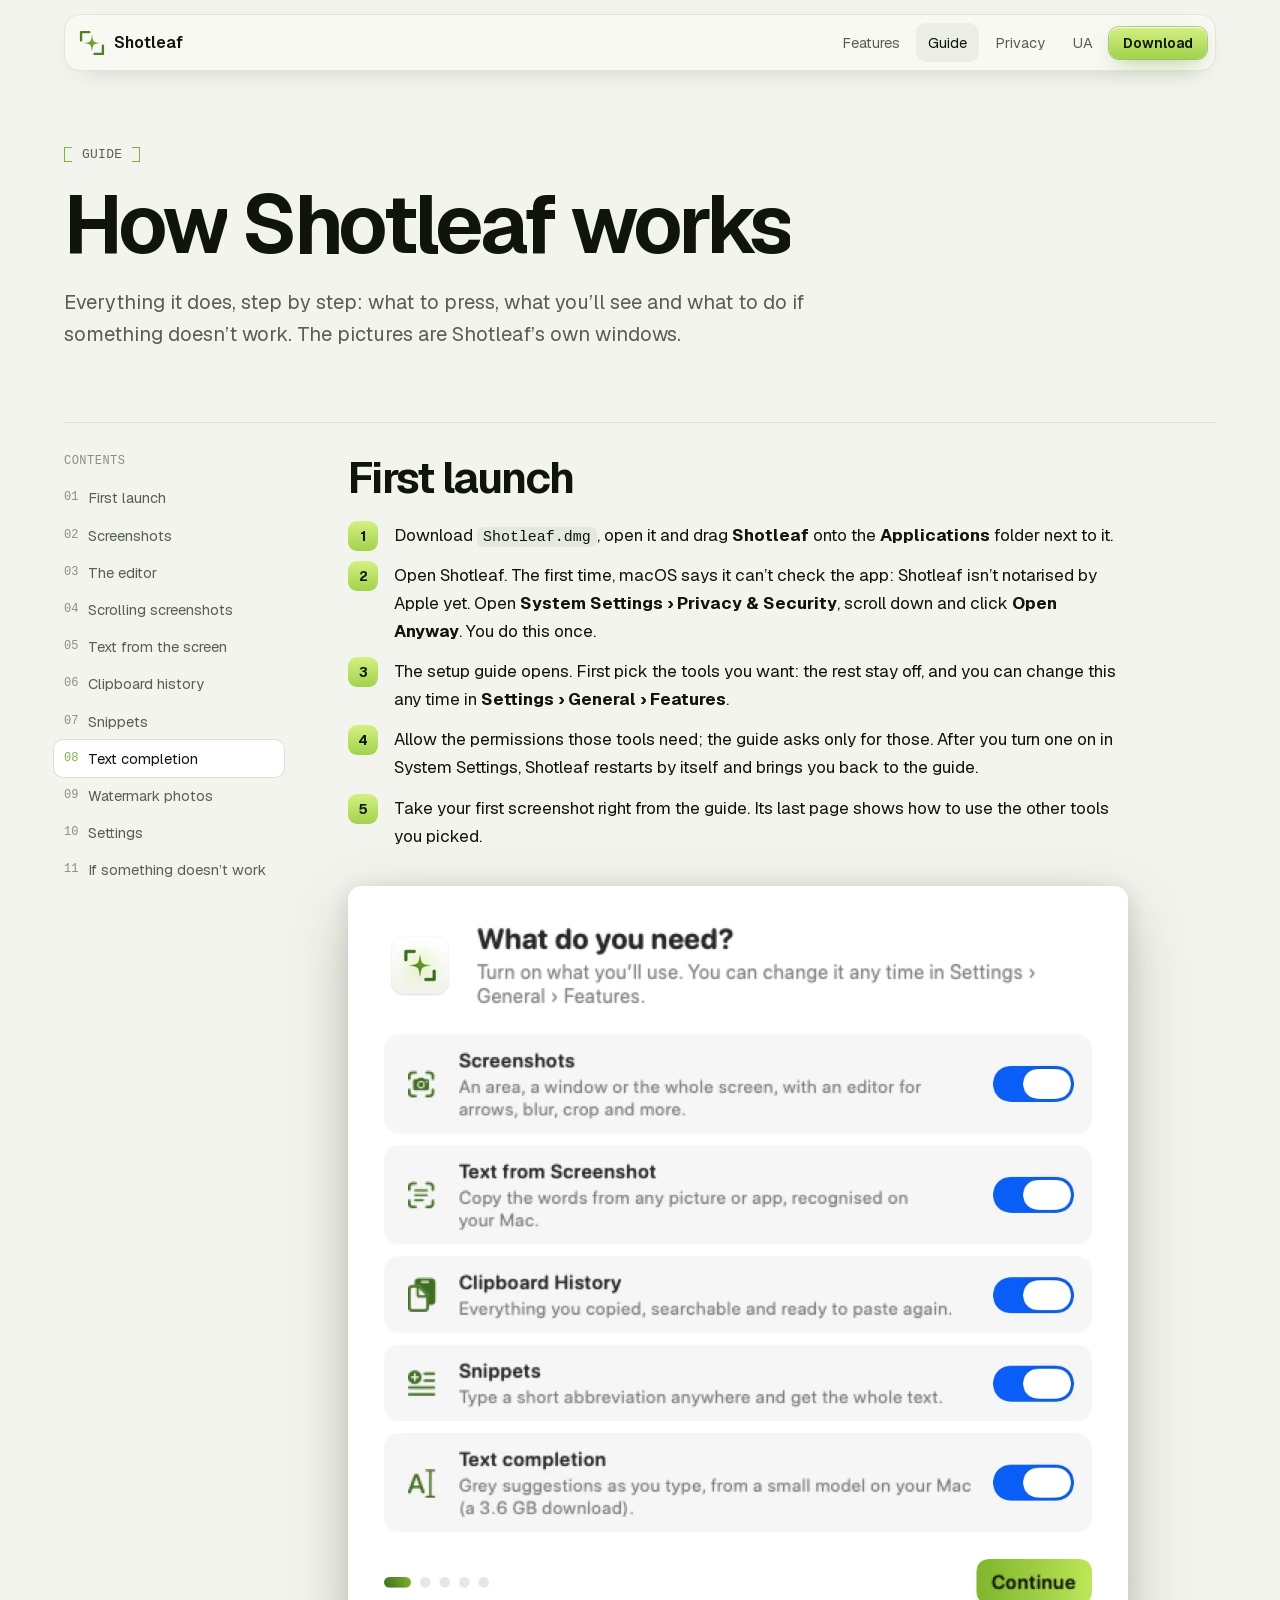
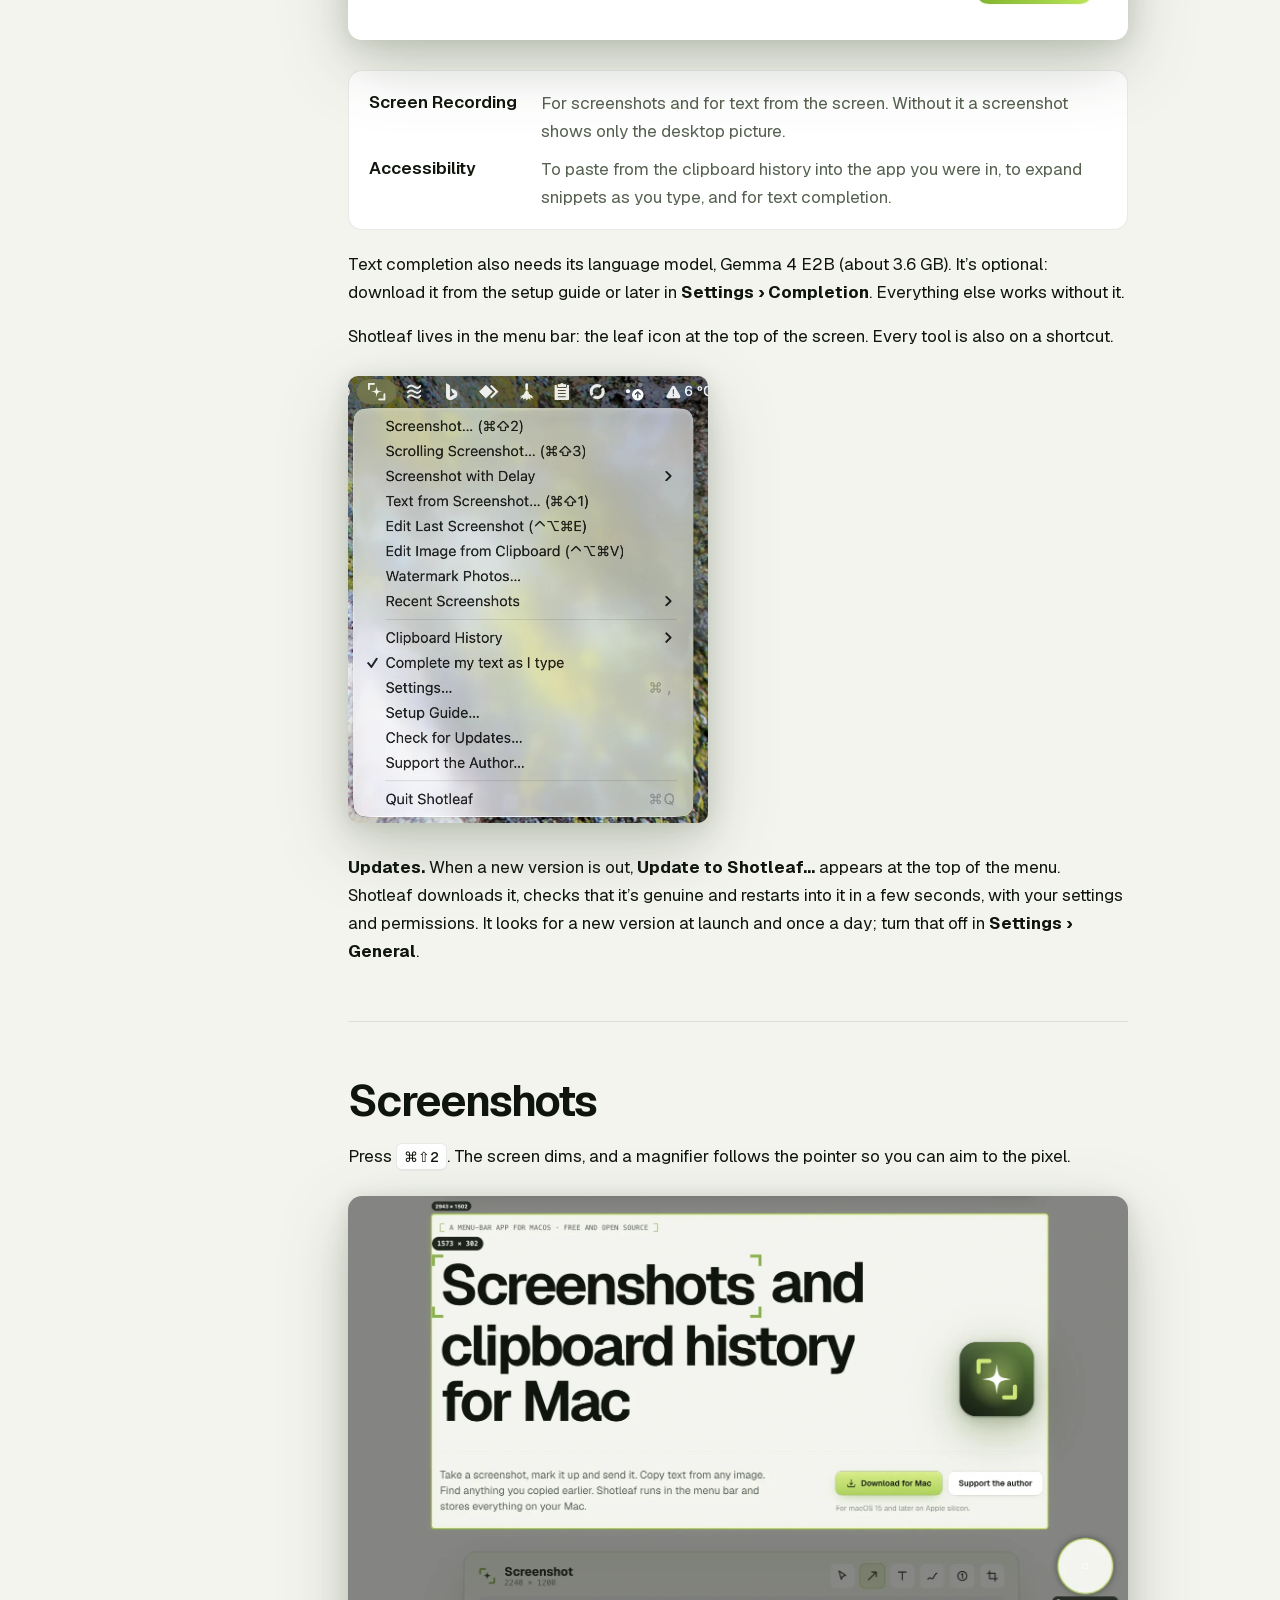
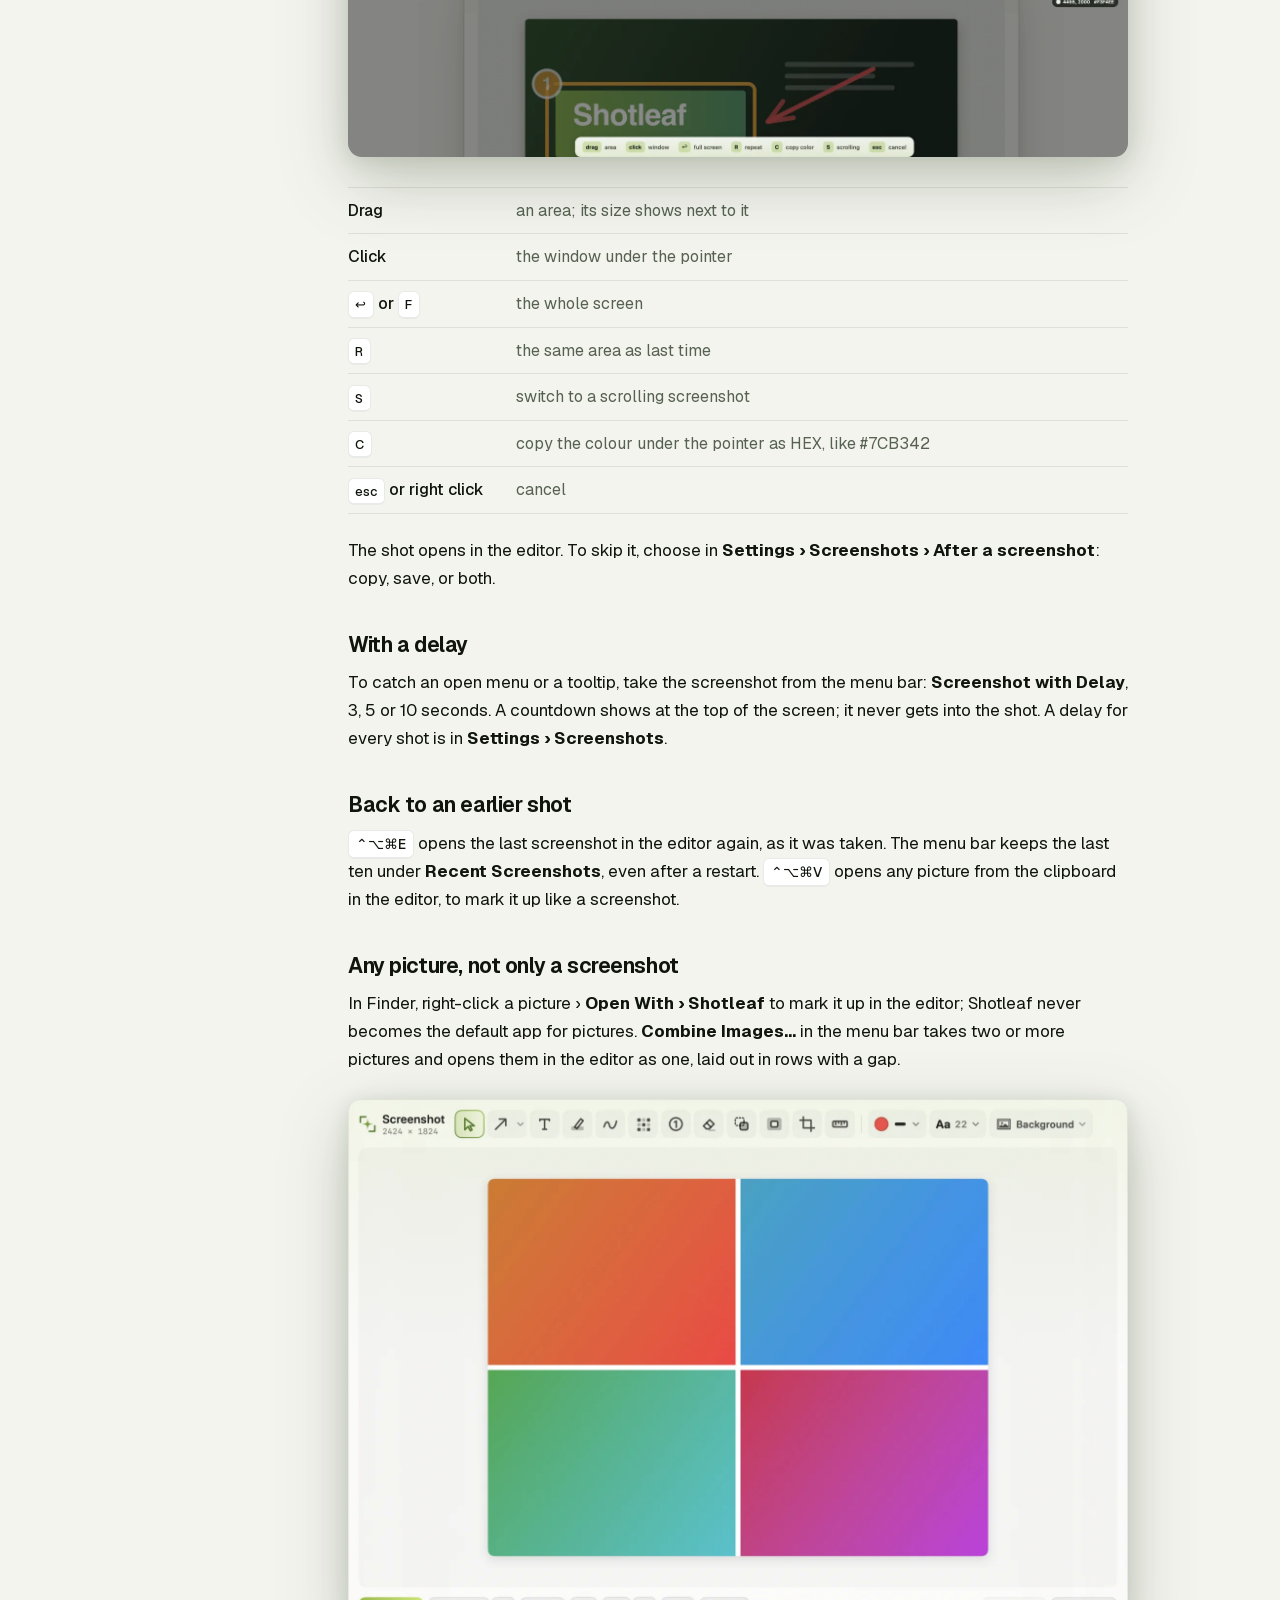
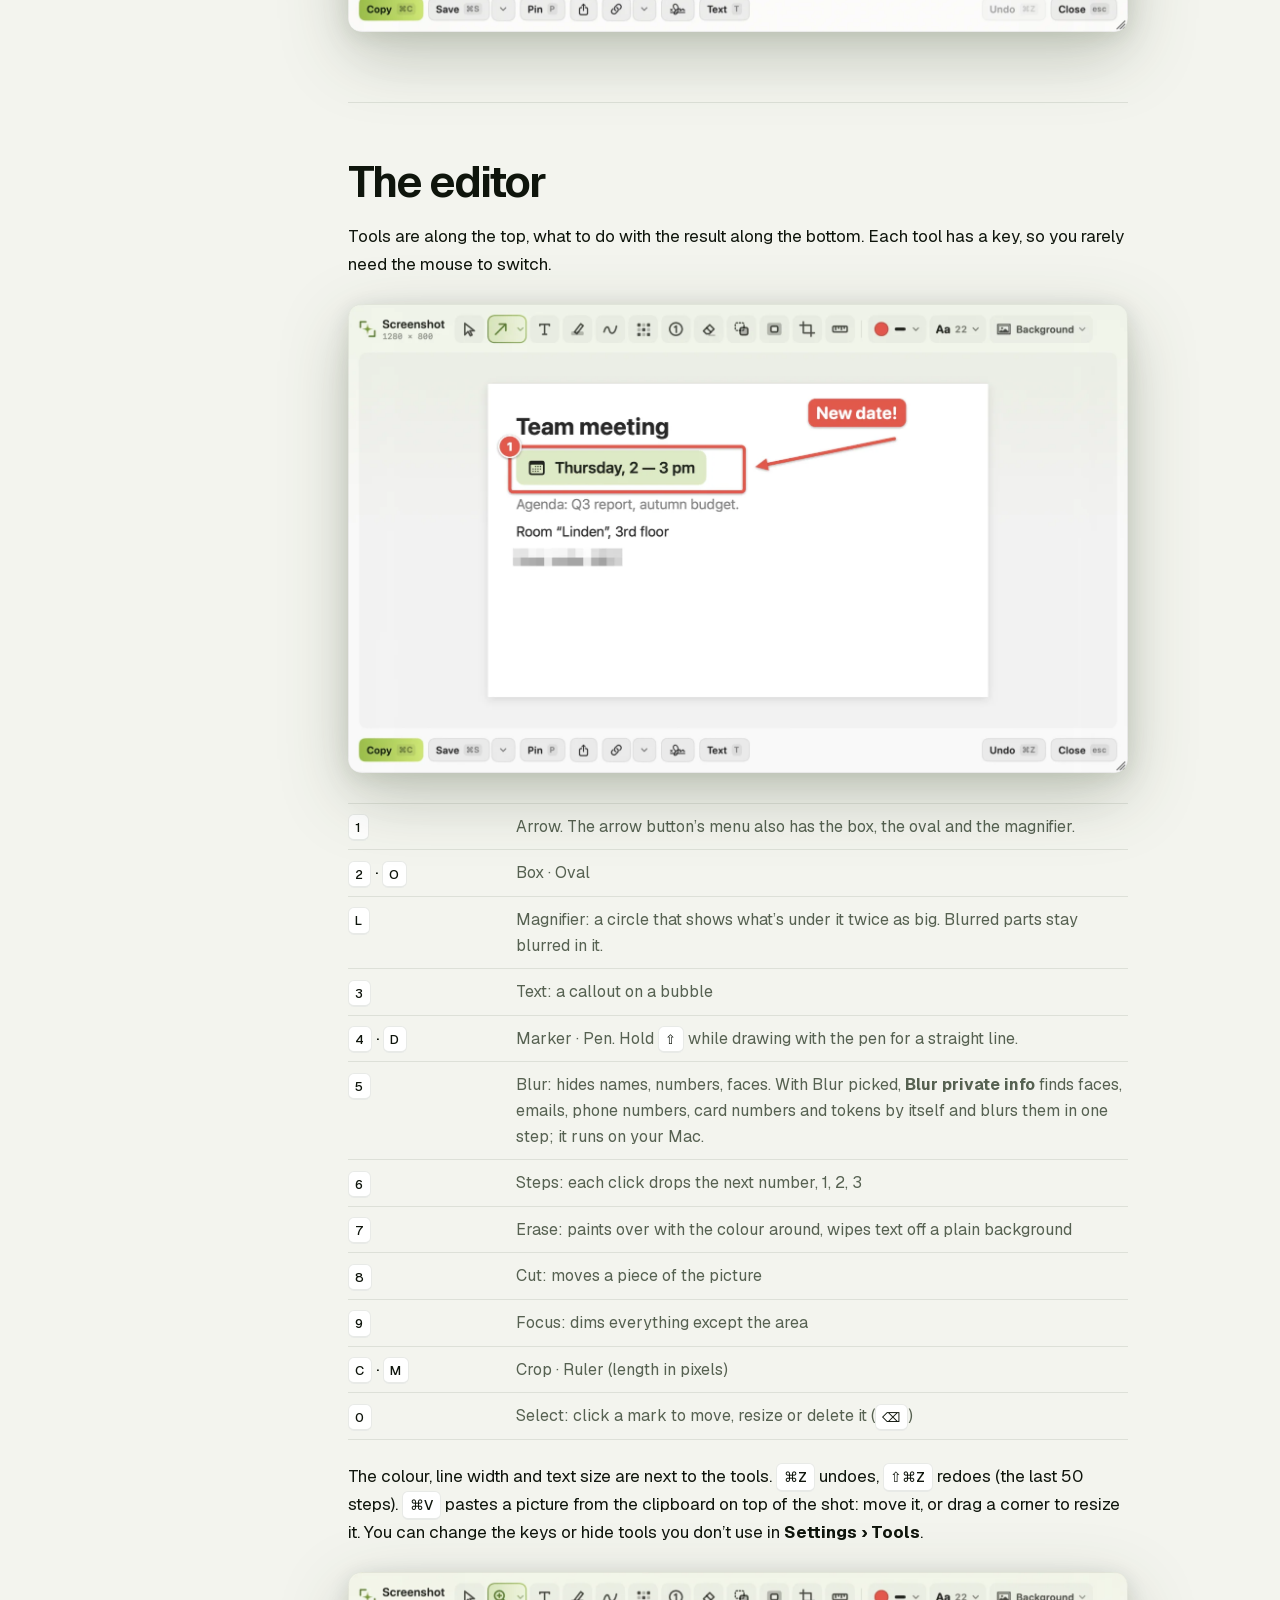
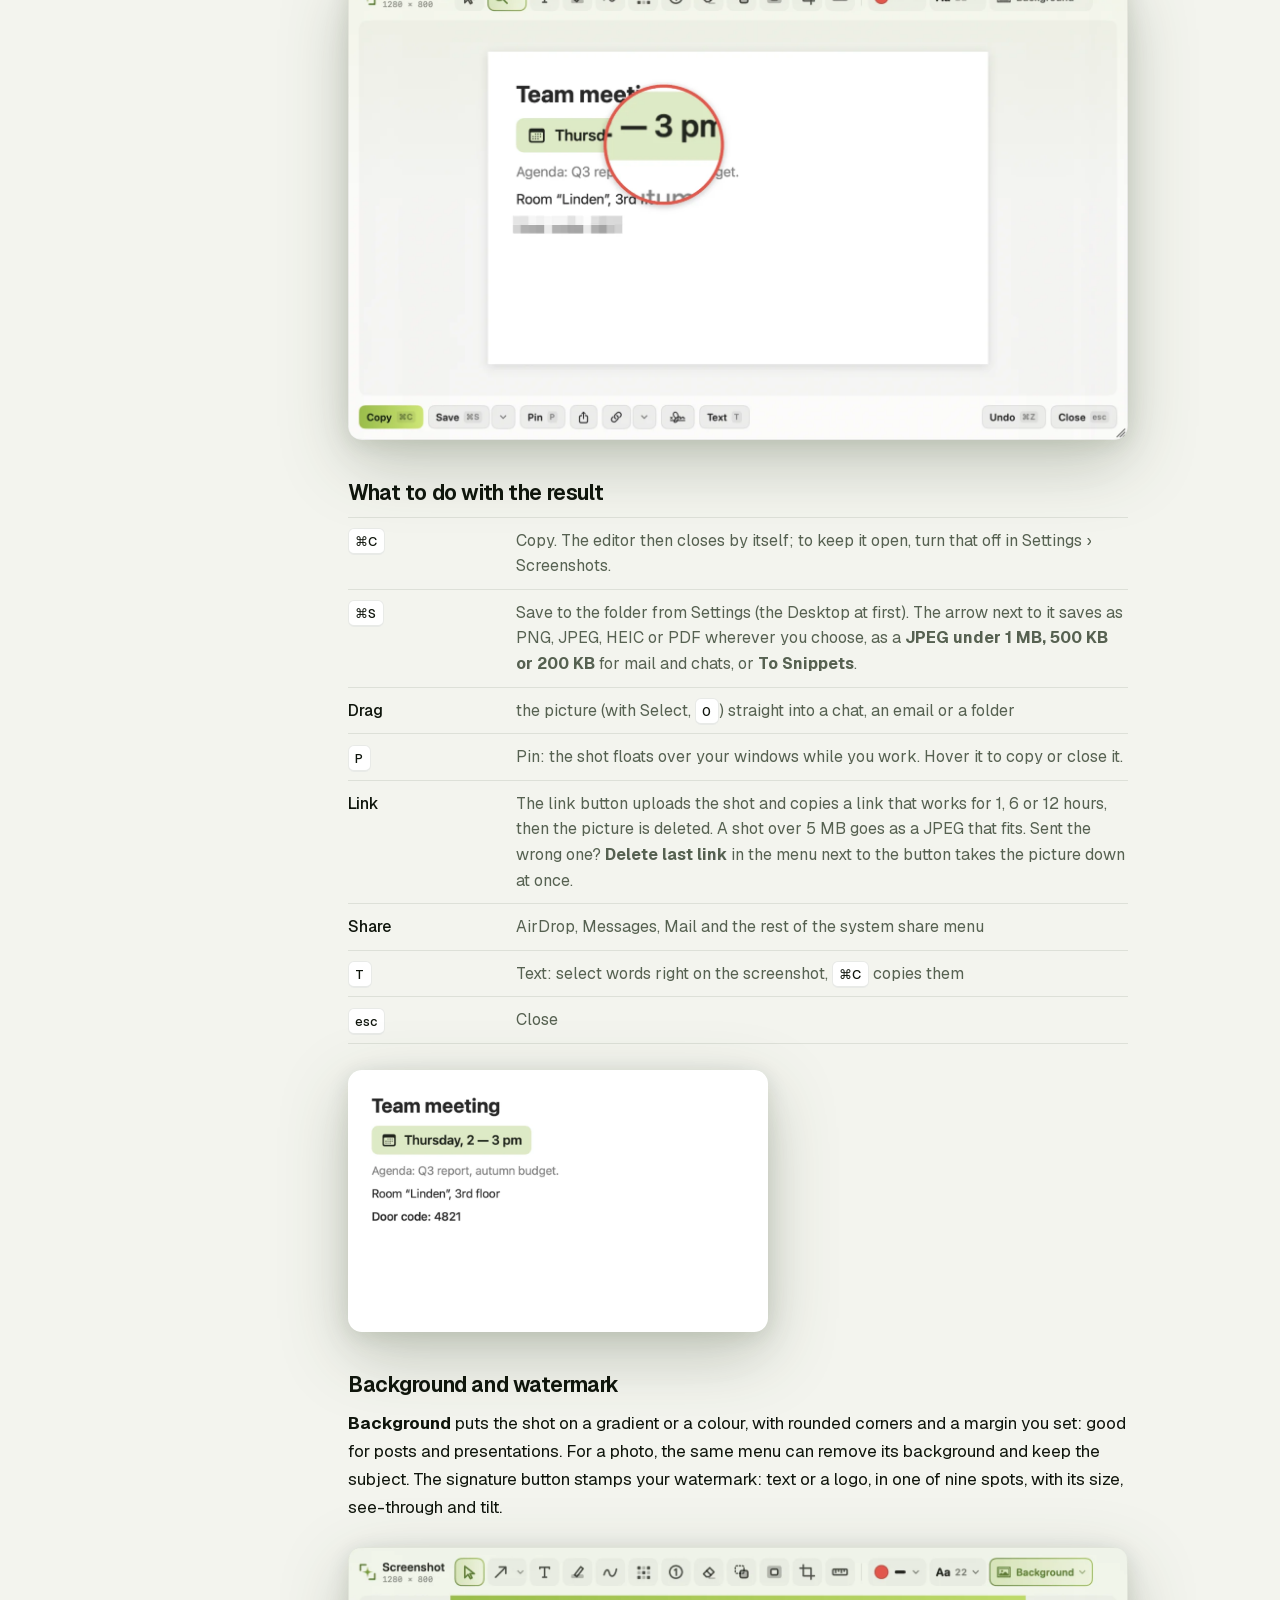
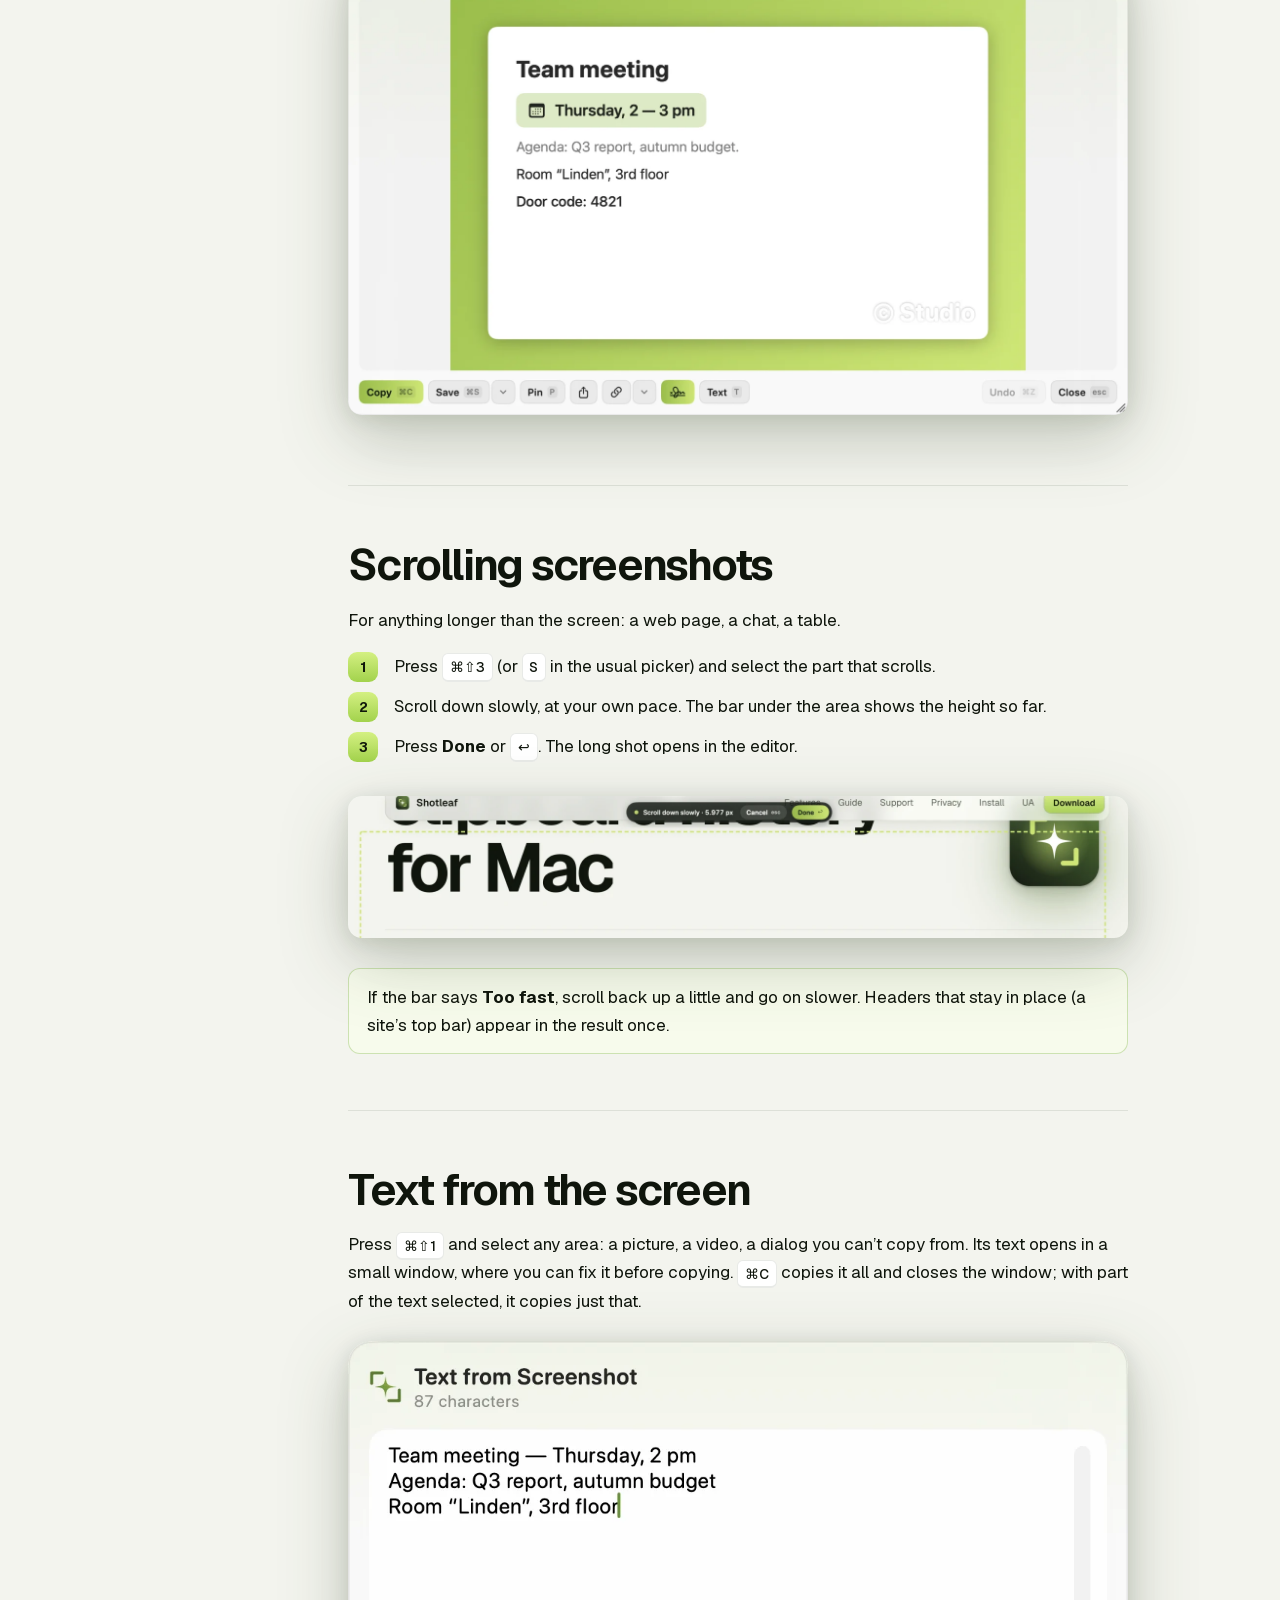
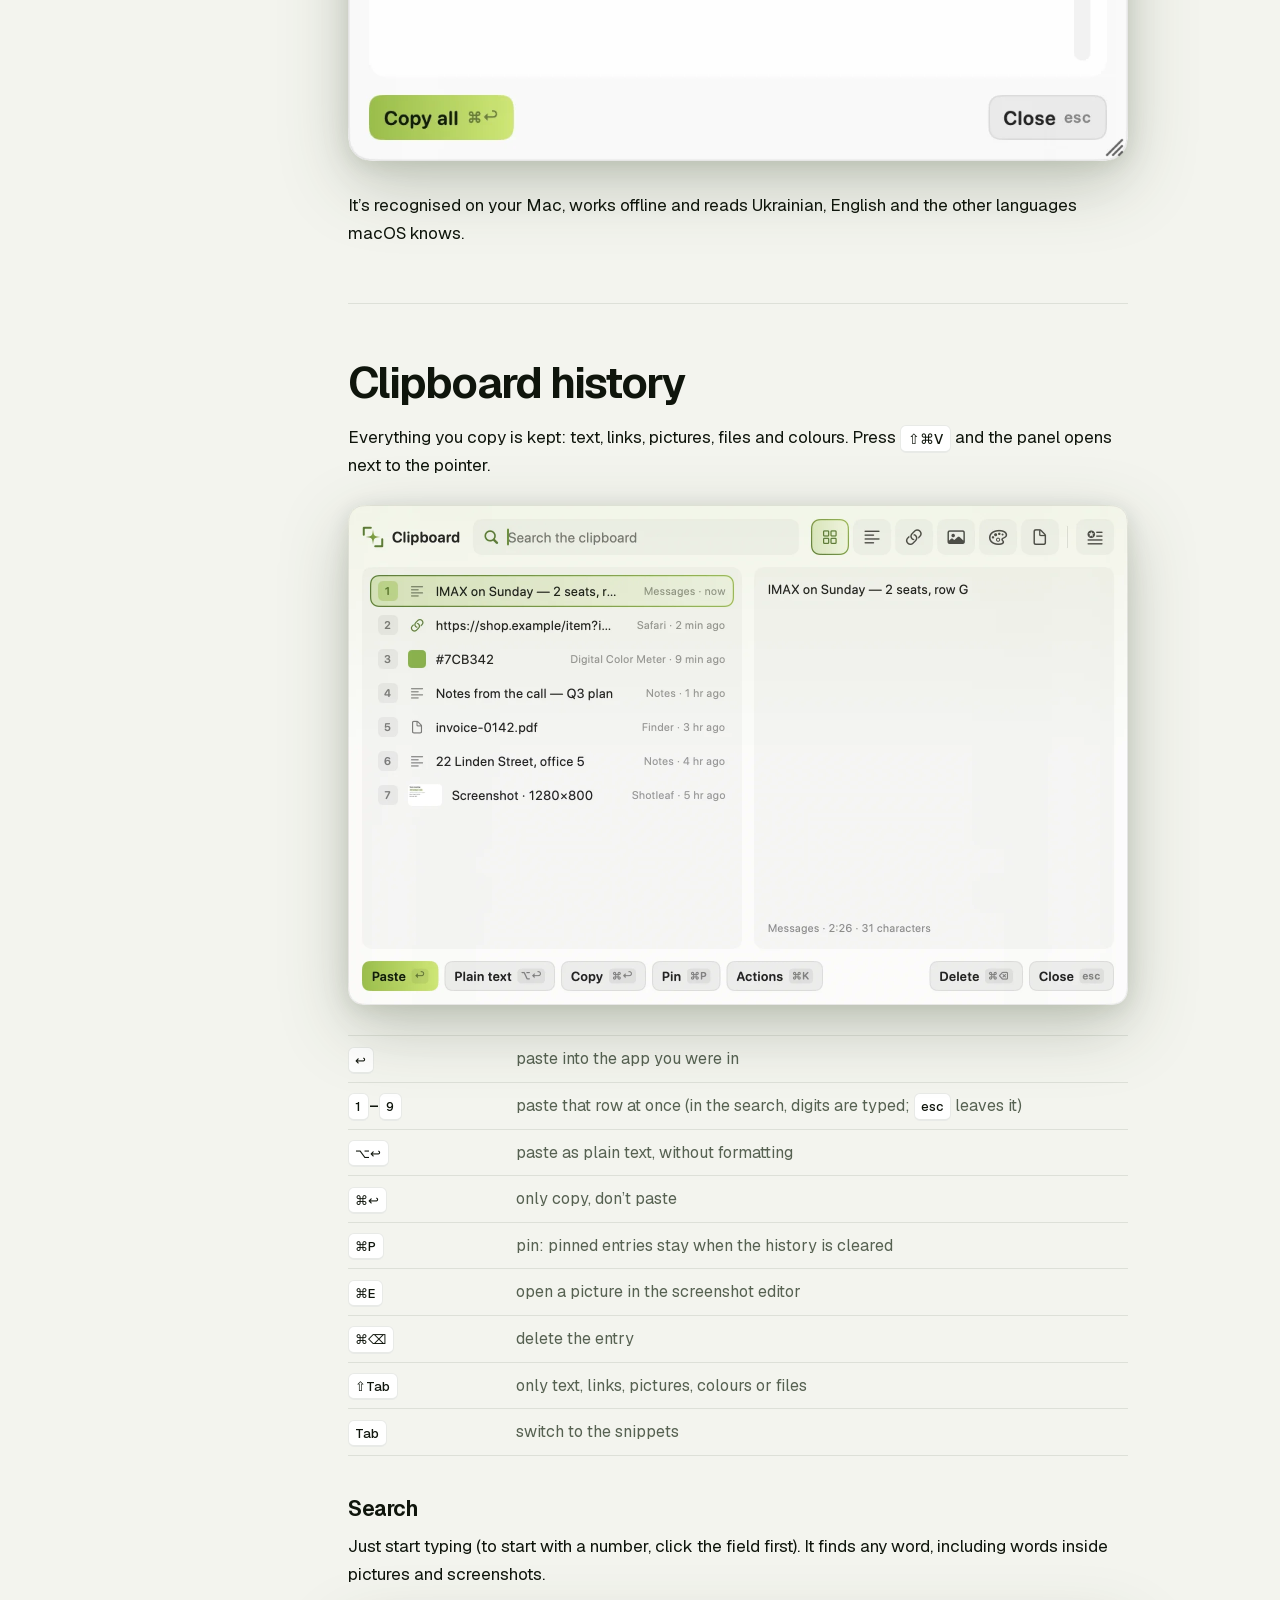
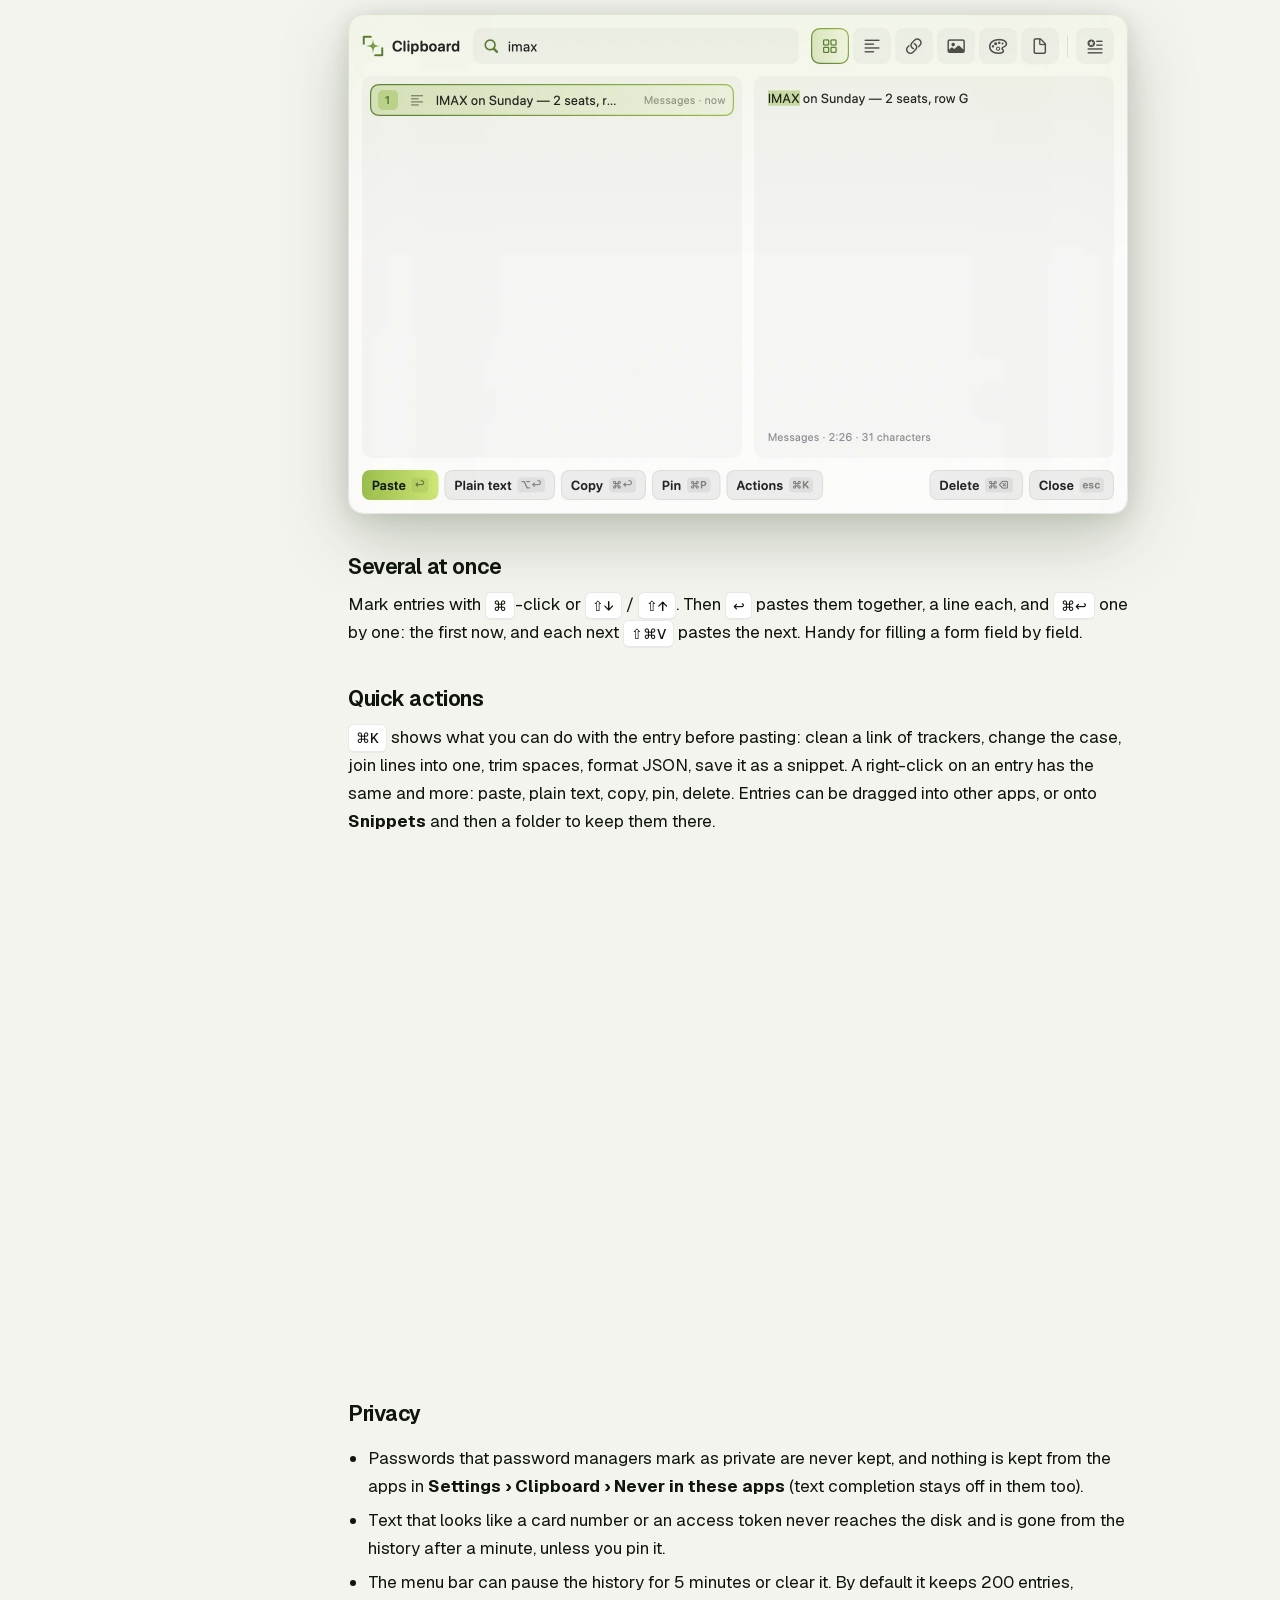
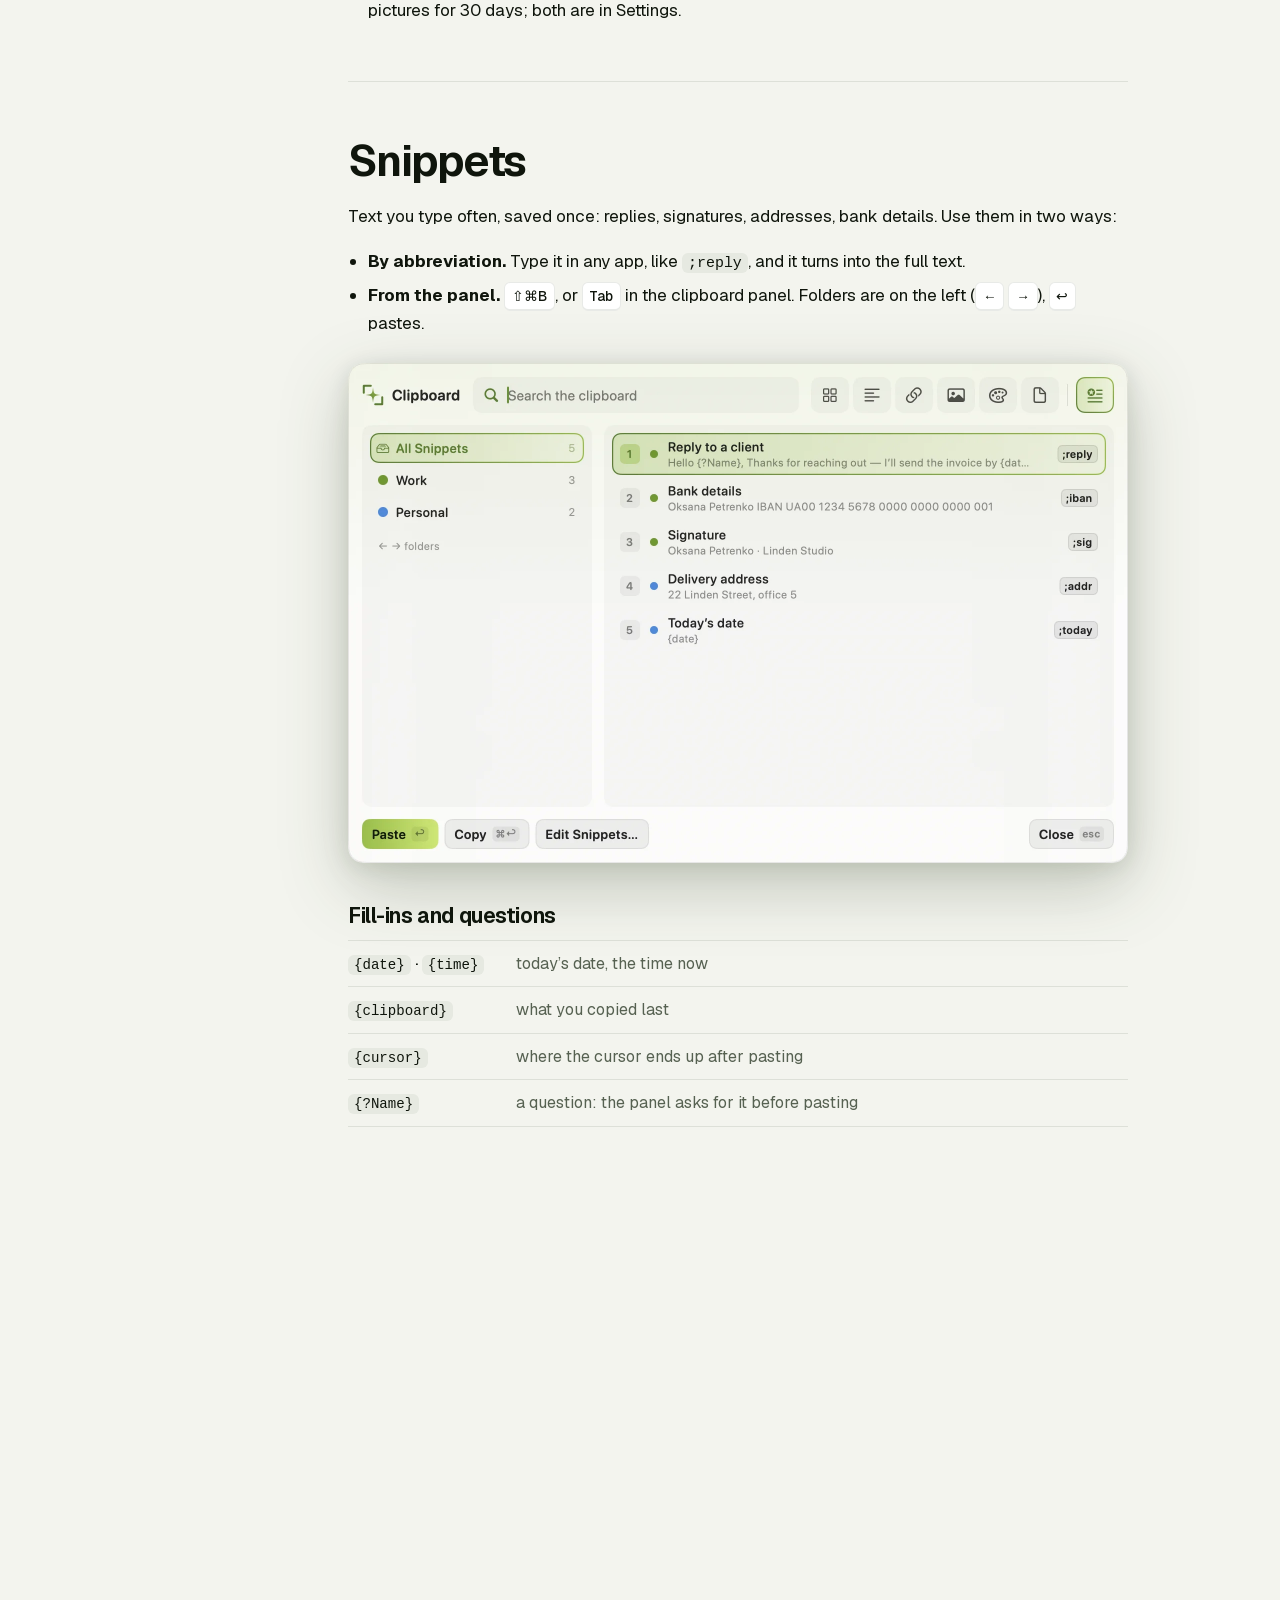
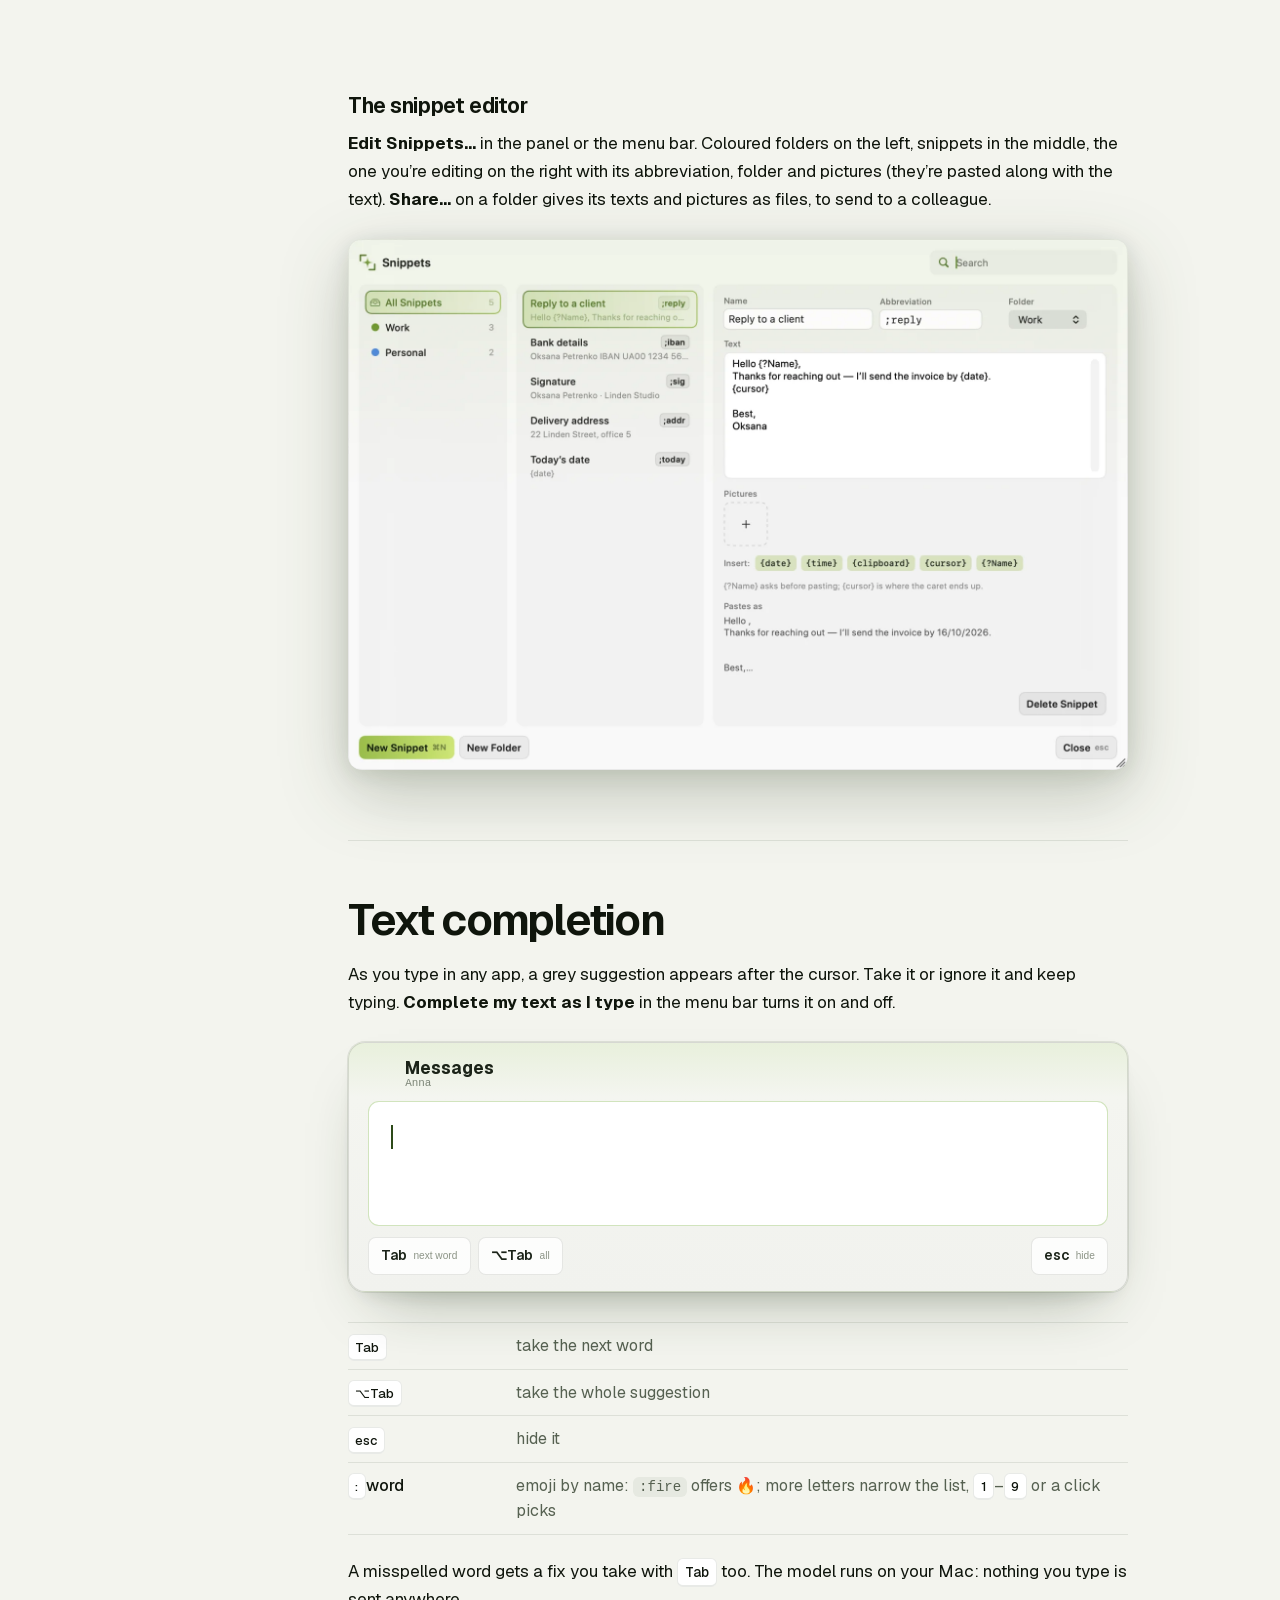
==== commit 1a5125d6: "Site: the download counter becomes a chip whose digits roll like an odometer, then its capture frame" ====
--- a/site/guide/index.html
+++ b/site/guide/index.html
@@ -17,7 +17,7 @@
 <link rel="alternate" hreflang="uk" href="../uk/guide/">
 <link rel="preload" href="../fonts/geist-latin.woff2" as="font" type="font/woff2" crossorigin>
 <link rel="preload" href="../fonts/geist-cyrillic.woff2" as="font" type="font/woff2" crossorigin>
-<link rel="stylesheet" href="../style.css?v=29afee12">
+<link rel="stylesheet" href="../style.css?v=cb7fdc50">
 <script>document.documentElement.classList.add("js"); setTimeout(() => document.documentElement.classList.add("ready"), 2500);</script>
 </head>
 <body>
@@ -316,7 +316,7 @@
 <script src="../vendor/gsap.min.js" defer></script>
 <script src="../vendor/ScrollTrigger.min.js" defer></script>
 <script src="../vendor/lenis.min.js" defer></script>
-<script src="../motion.js?v=29afee12" defer></script>
-<script src="../mocks.js?v=29afee12" defer></script>
+<script src="../motion.js?v=cb7fdc50" defer></script>
+<script src="../mocks.js?v=cb7fdc50" defer></script>
 </body>
 </html>
--- a/site/style.css
+++ b/site/style.css
@@ -120,13 +120,16 @@
 .hero .sub { font-size: 20px; color: var(--muted); max-width: 32em; margin: 0; line-height: 1.5; }
 .hero .cta { display: flex; gap: 12px; flex-wrap: wrap; }
 .hero .req { margin: 14px 0 0; font-size: 14px; color: var(--faint); }
-.hero .downloads { display: flex; align-items: center; gap: 9px; margin: 16px 0 0; font-size: 15px; color: var(--muted); }
-.hero .downloads + .req { margin-top: 6px; }
-.hero .downloads b { font-weight: 650; color: var(--text); }
-.hero .downloads i { position: relative; width: 9px; height: 9px; border-radius: 50%; background: var(--leaf); }
-.hero .downloads i::after { content: ""; position: absolute; inset: 0; border-radius: 50%; background: var(--leaf); animation: dl-ping 2.4s ease-out infinite; }
-@keyframes dl-ping { 0% { transform: scale(1); opacity: .55; } 70%, 100% { transform: scale(2.6); opacity: 0; } }
-@media (prefers-reduced-motion: reduce) { .hero .downloads i::after { animation: none; } }
+.hero .downloads { display: inline-flex; align-items: center; gap: 11px; margin: 16px 0 0; padding: 8px 16px 8px 8px; border-radius: 14px; background: #fff; box-shadow: 0 0 0 1px var(--edge), 0 6px 18px -12px rgba(30, 50, 20, .35); --c: 10px; --t: 2px; }
+.hero .downloads > i { margin: -5px; }
+.hero .downloads svg { width: 34px; height: 34px; padding: 8px; border-radius: 10px; color: #10180a; background: linear-gradient(180deg, #d4f082, #a2d24c); box-shadow: inset 0 0 0 1px rgba(90, 140, 40, .4); }
+.hero .downloads b { font: 650 26px/1 var(--font); letter-spacing: -.03em; font-variant-numeric: tabular-nums; color: var(--text); }
+.hero .downloads > span { display: flex; flex-direction: column; font-size: 14px; line-height: 1.2; color: var(--text); }
+.hero .downloads small { font-size: 12.5px; color: var(--faint); }
+.hero .downloads + .req { margin-top: 12px; }
+.roll { display: inline-flex; }
+.roll .dg { display: inline-block; height: 1em; overflow: hidden; }
+.roll .col { display: flex; flex-direction: column; }
 
 /* the tool switcher: tabs under the stage pick the window shown above */
 .slides { display: grid; text-align: left; margin: 72px auto 0; max-width: 1060px; position: relative; will-change: transform; }
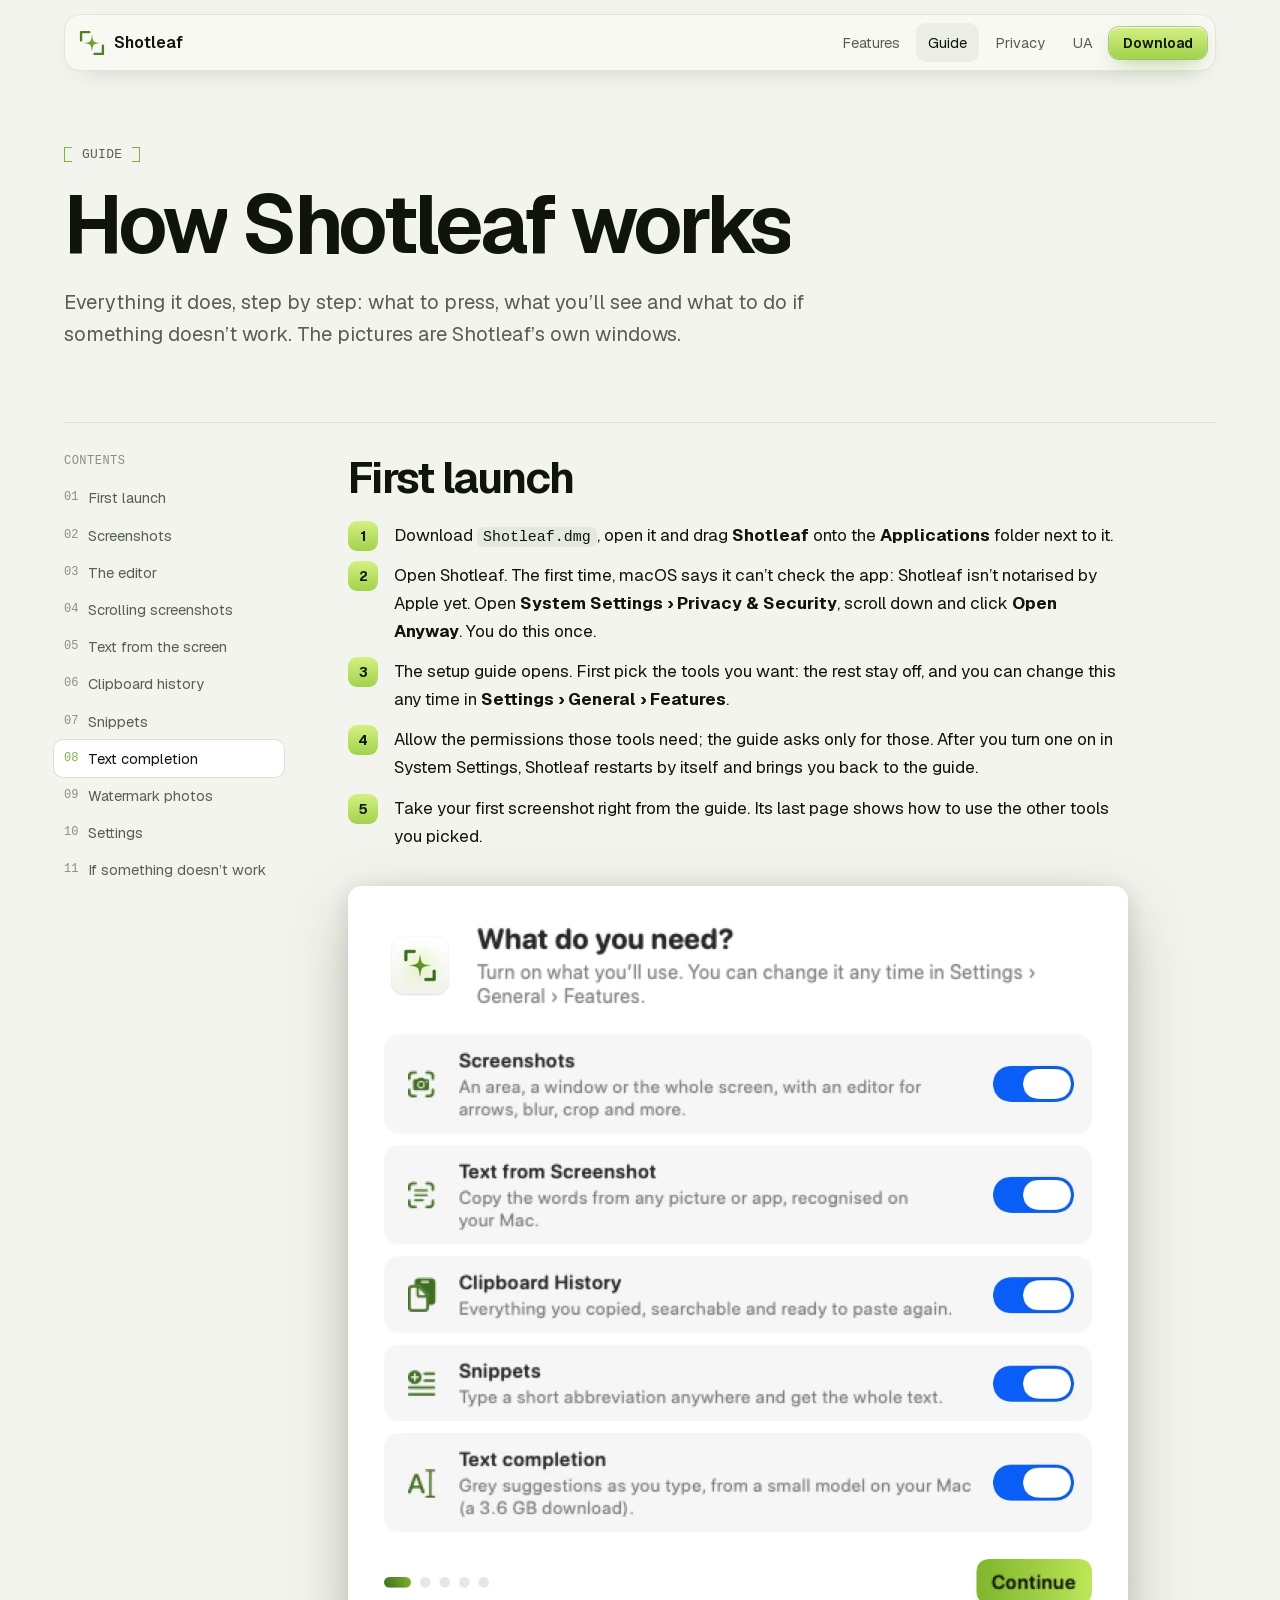
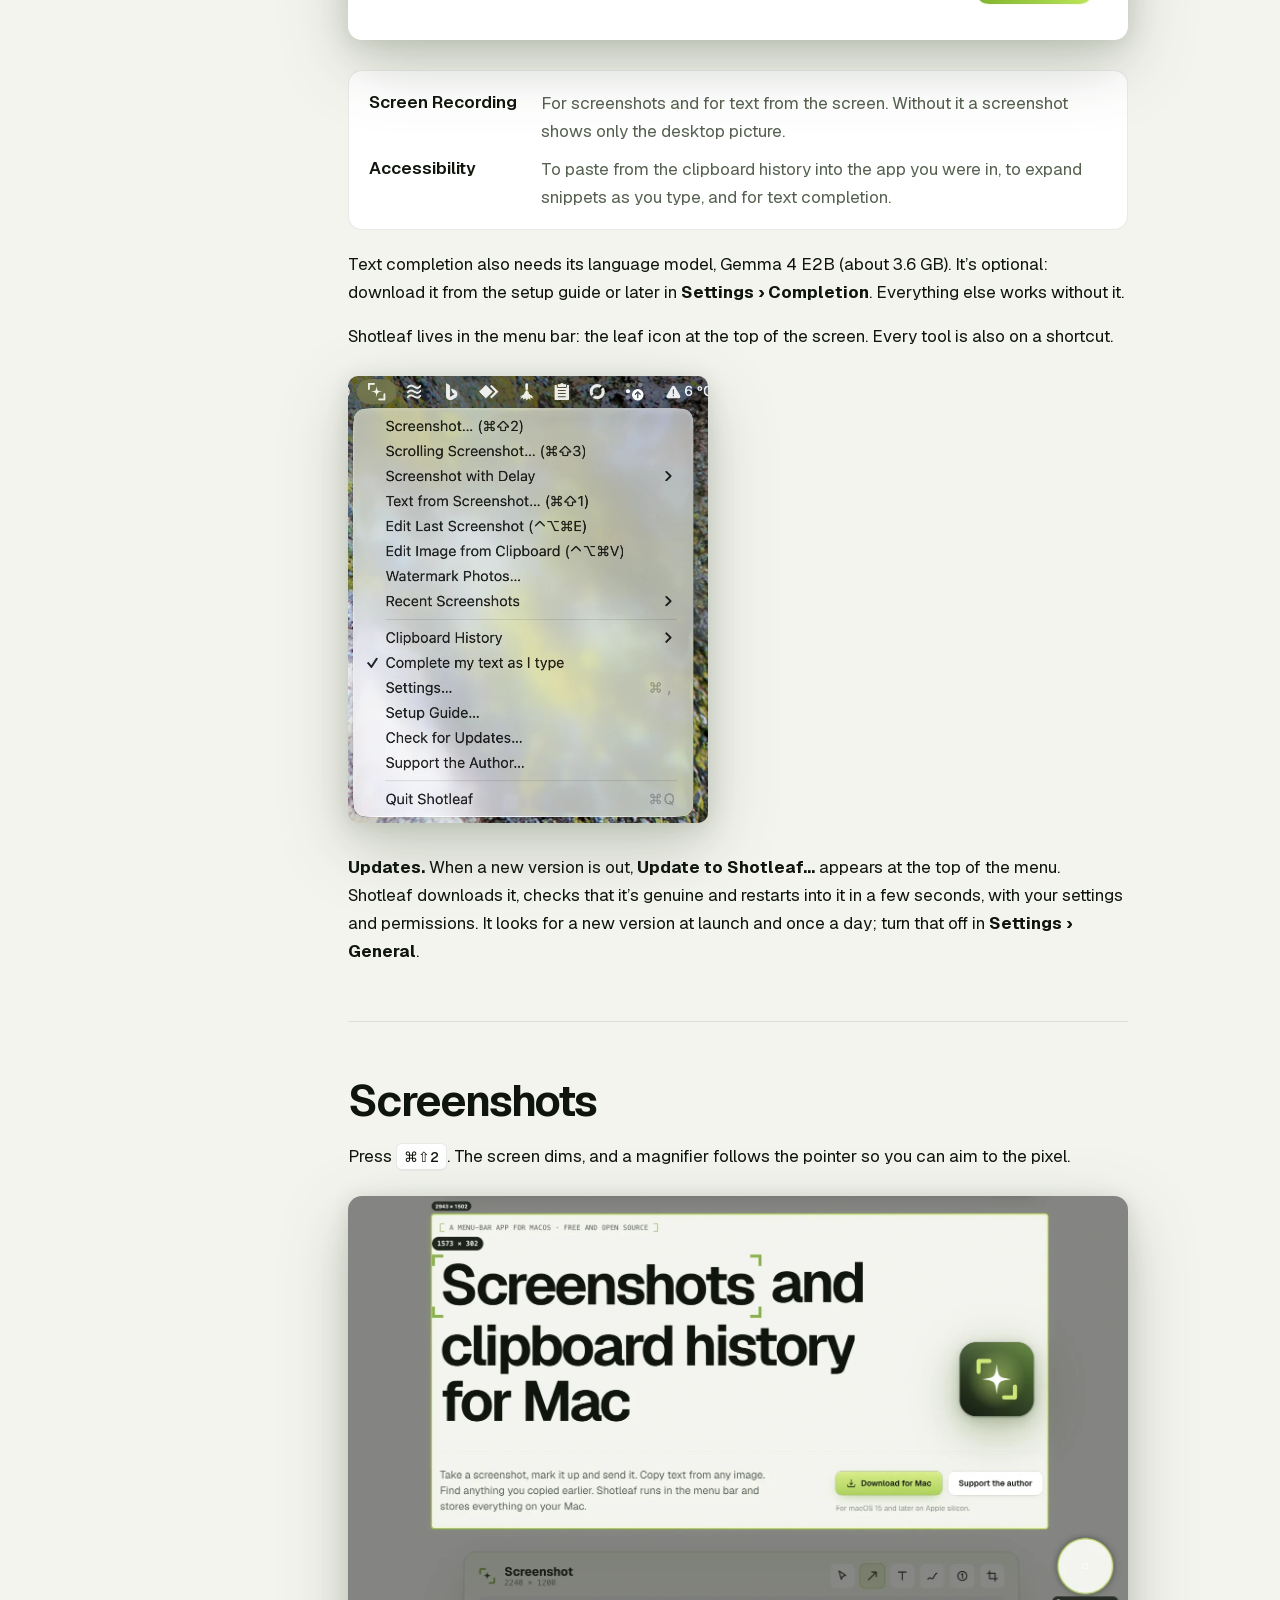
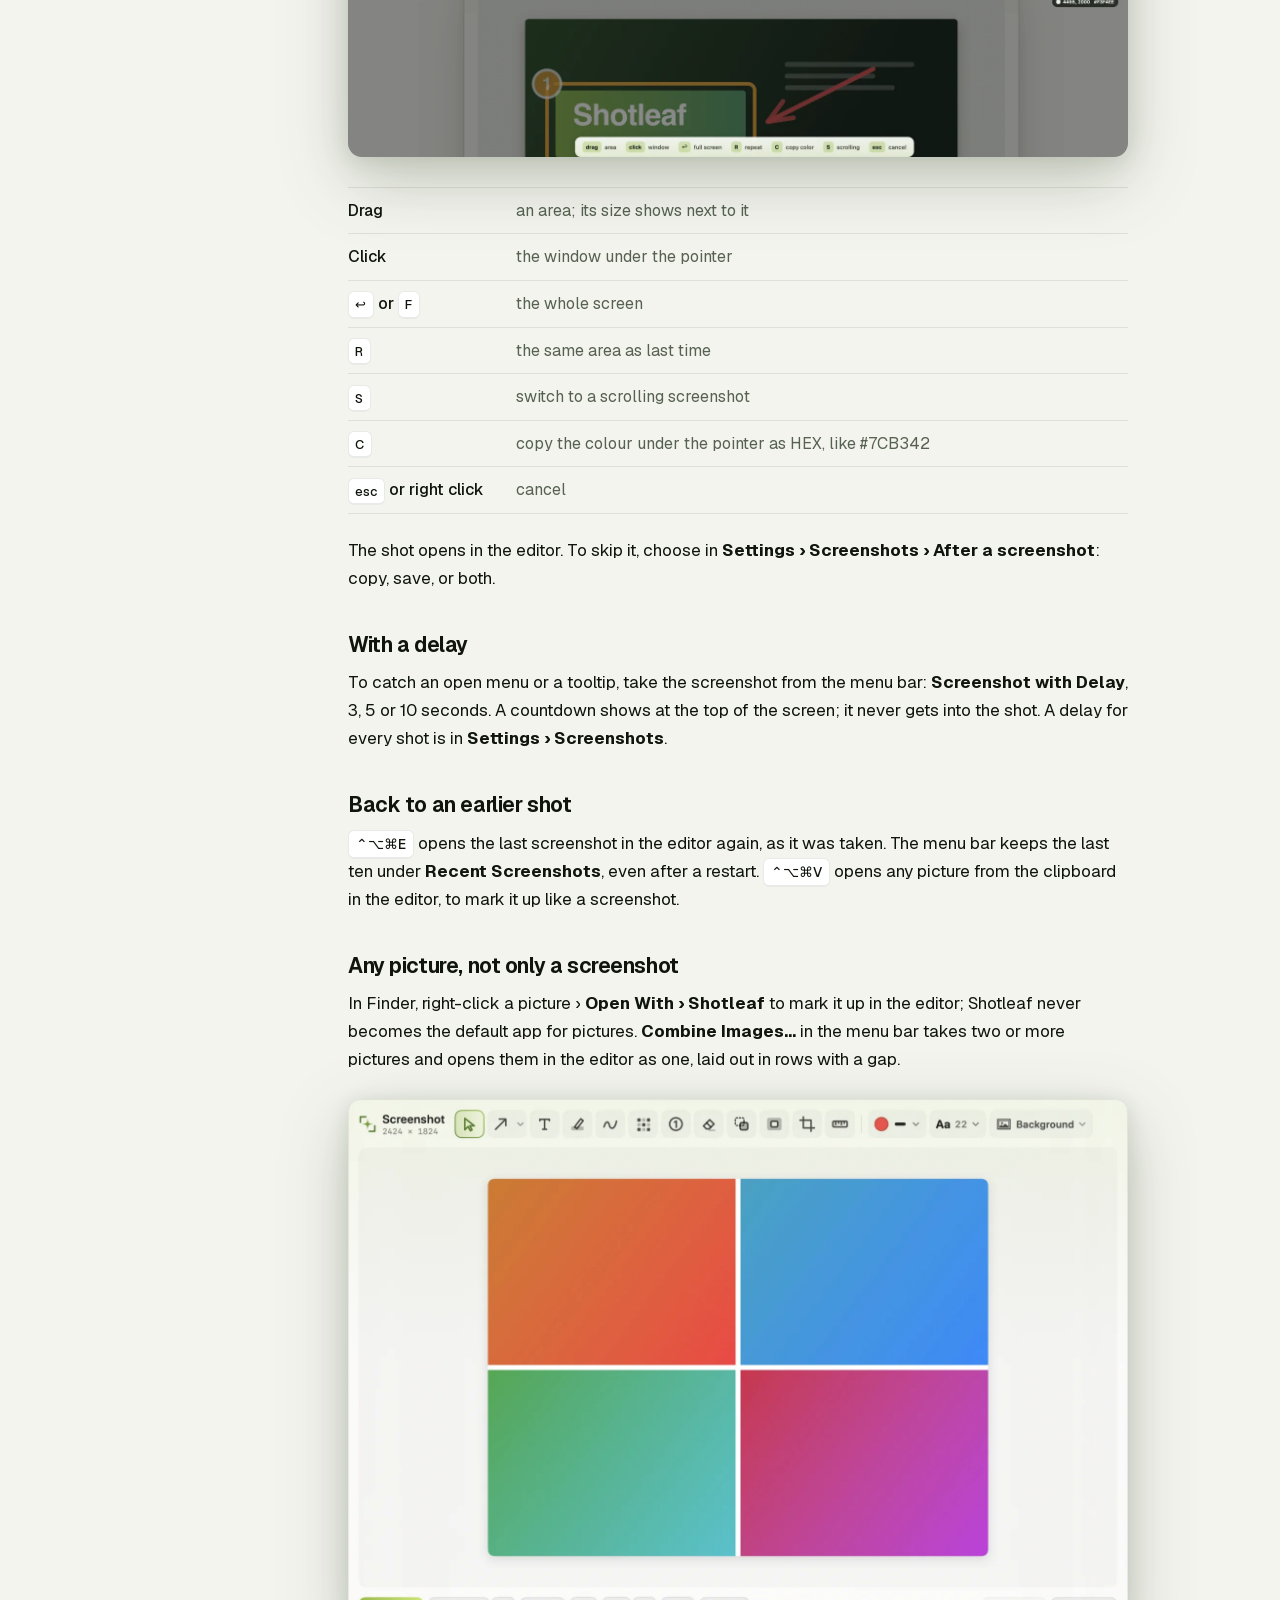
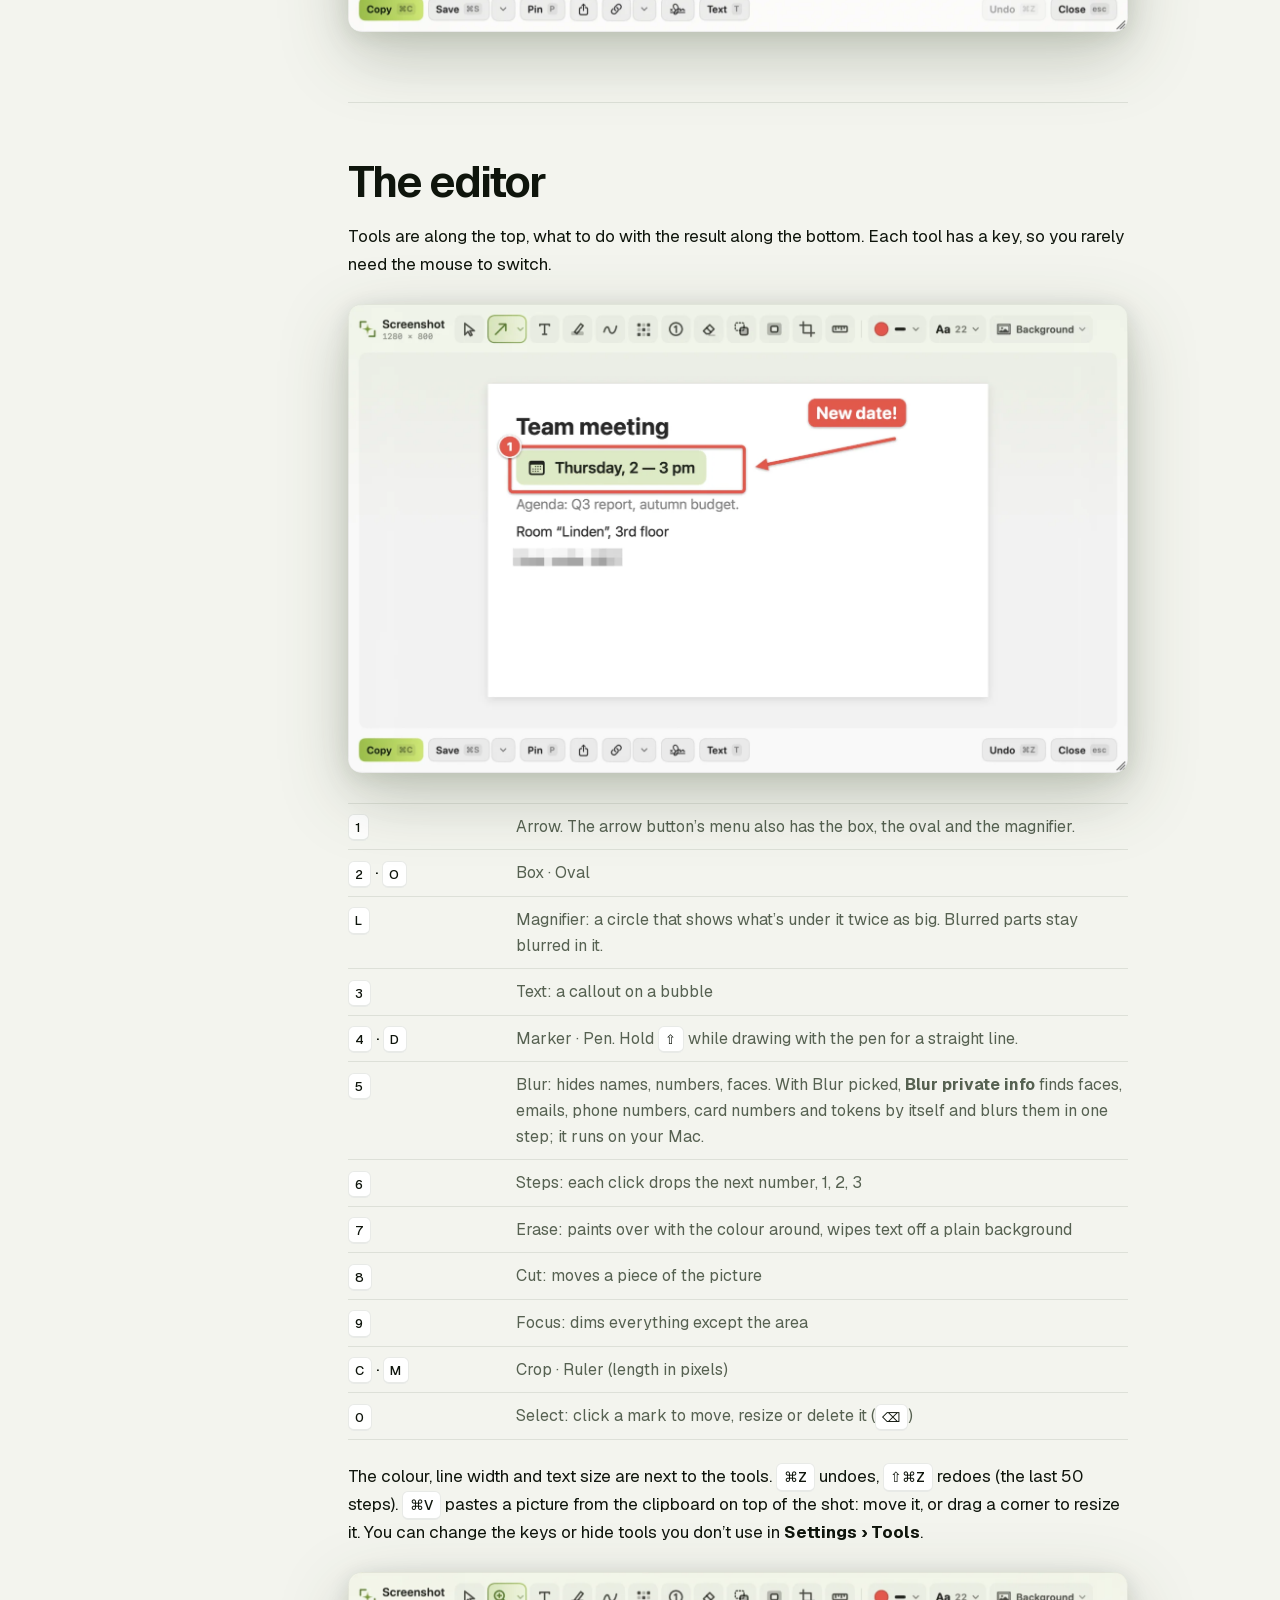
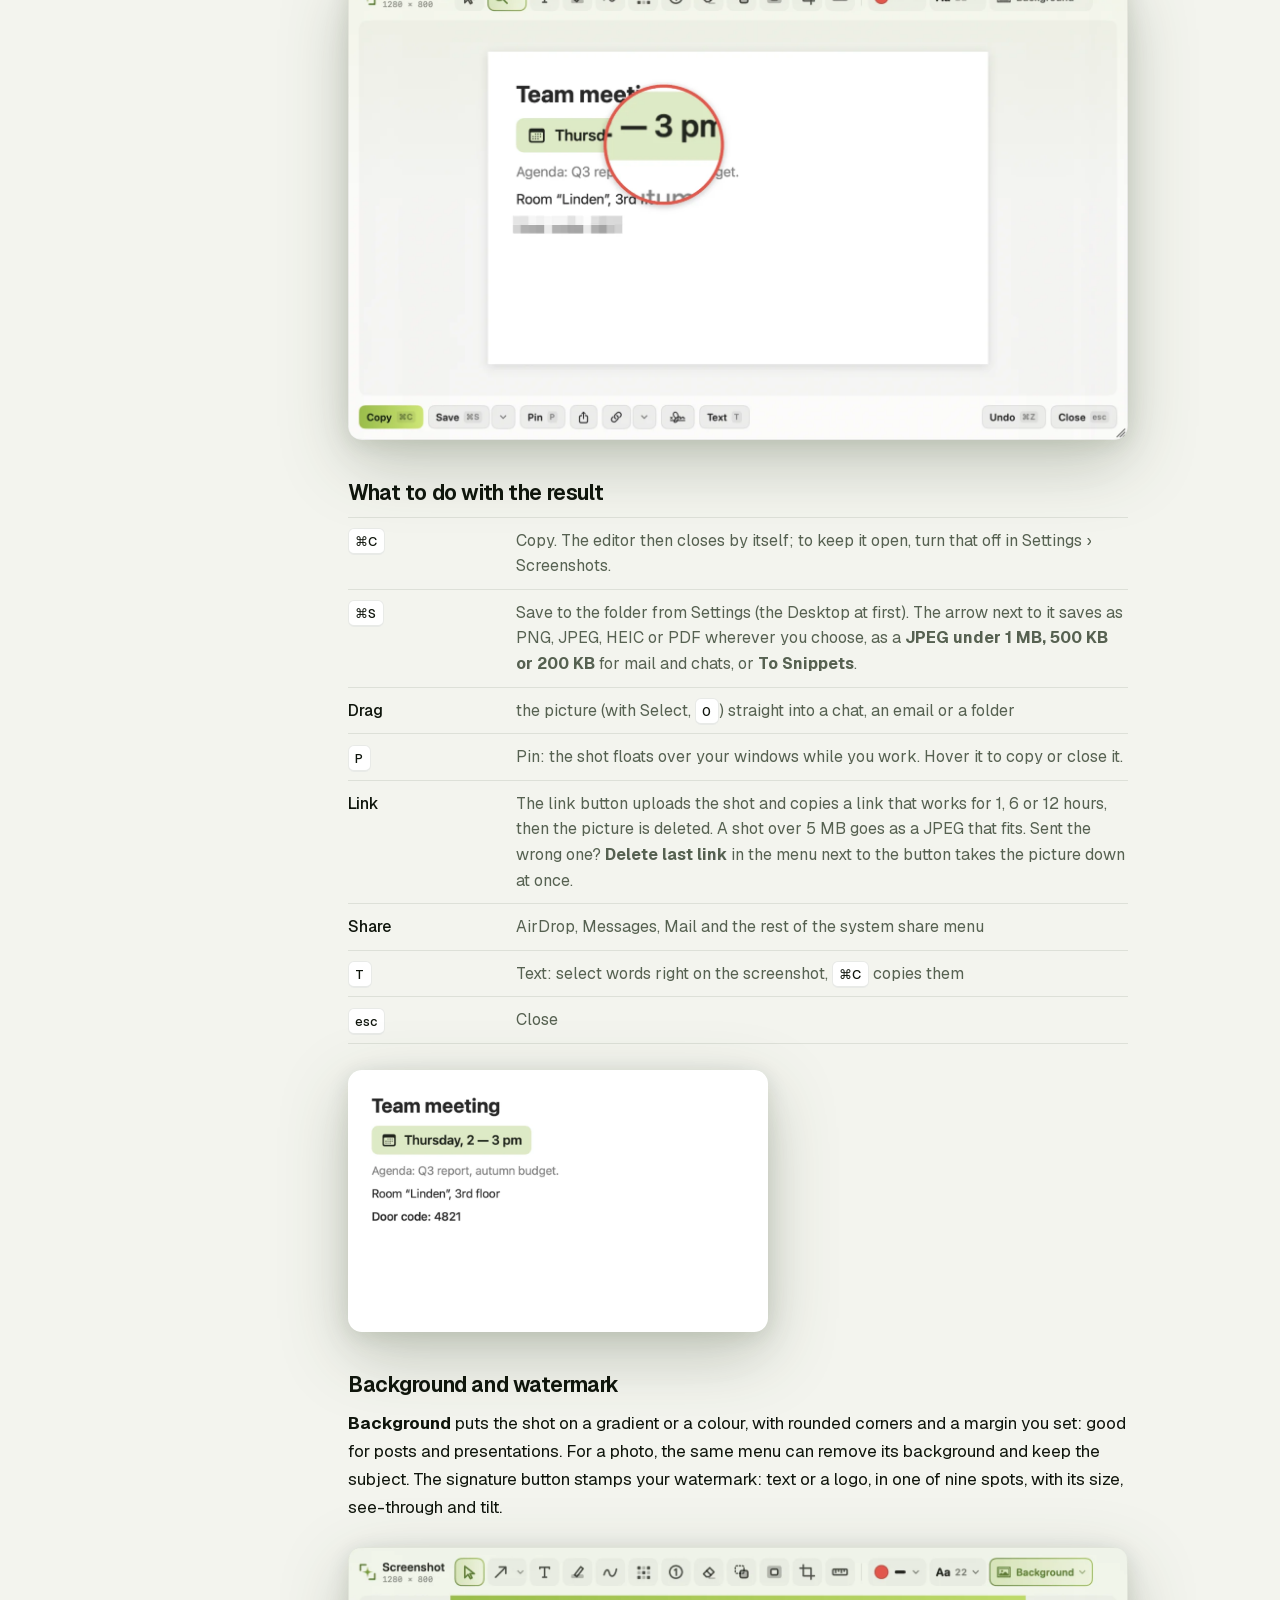
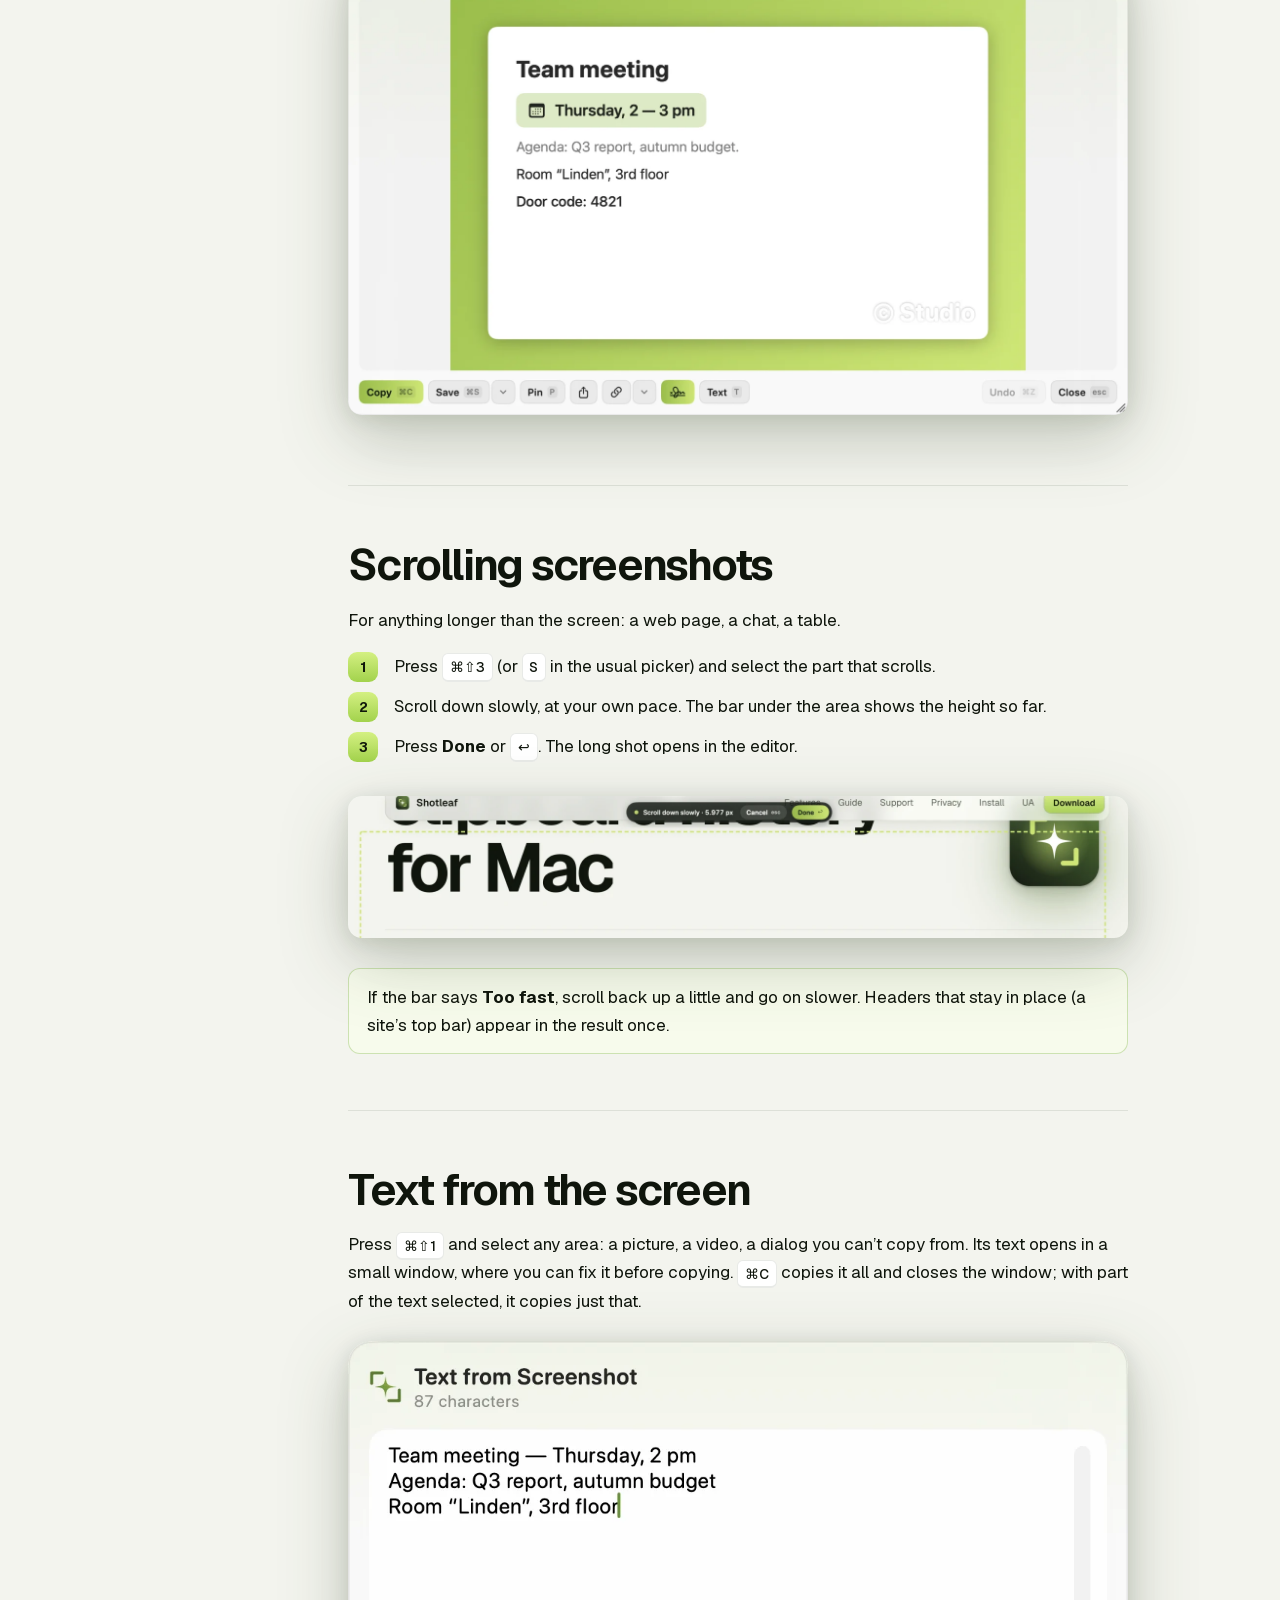
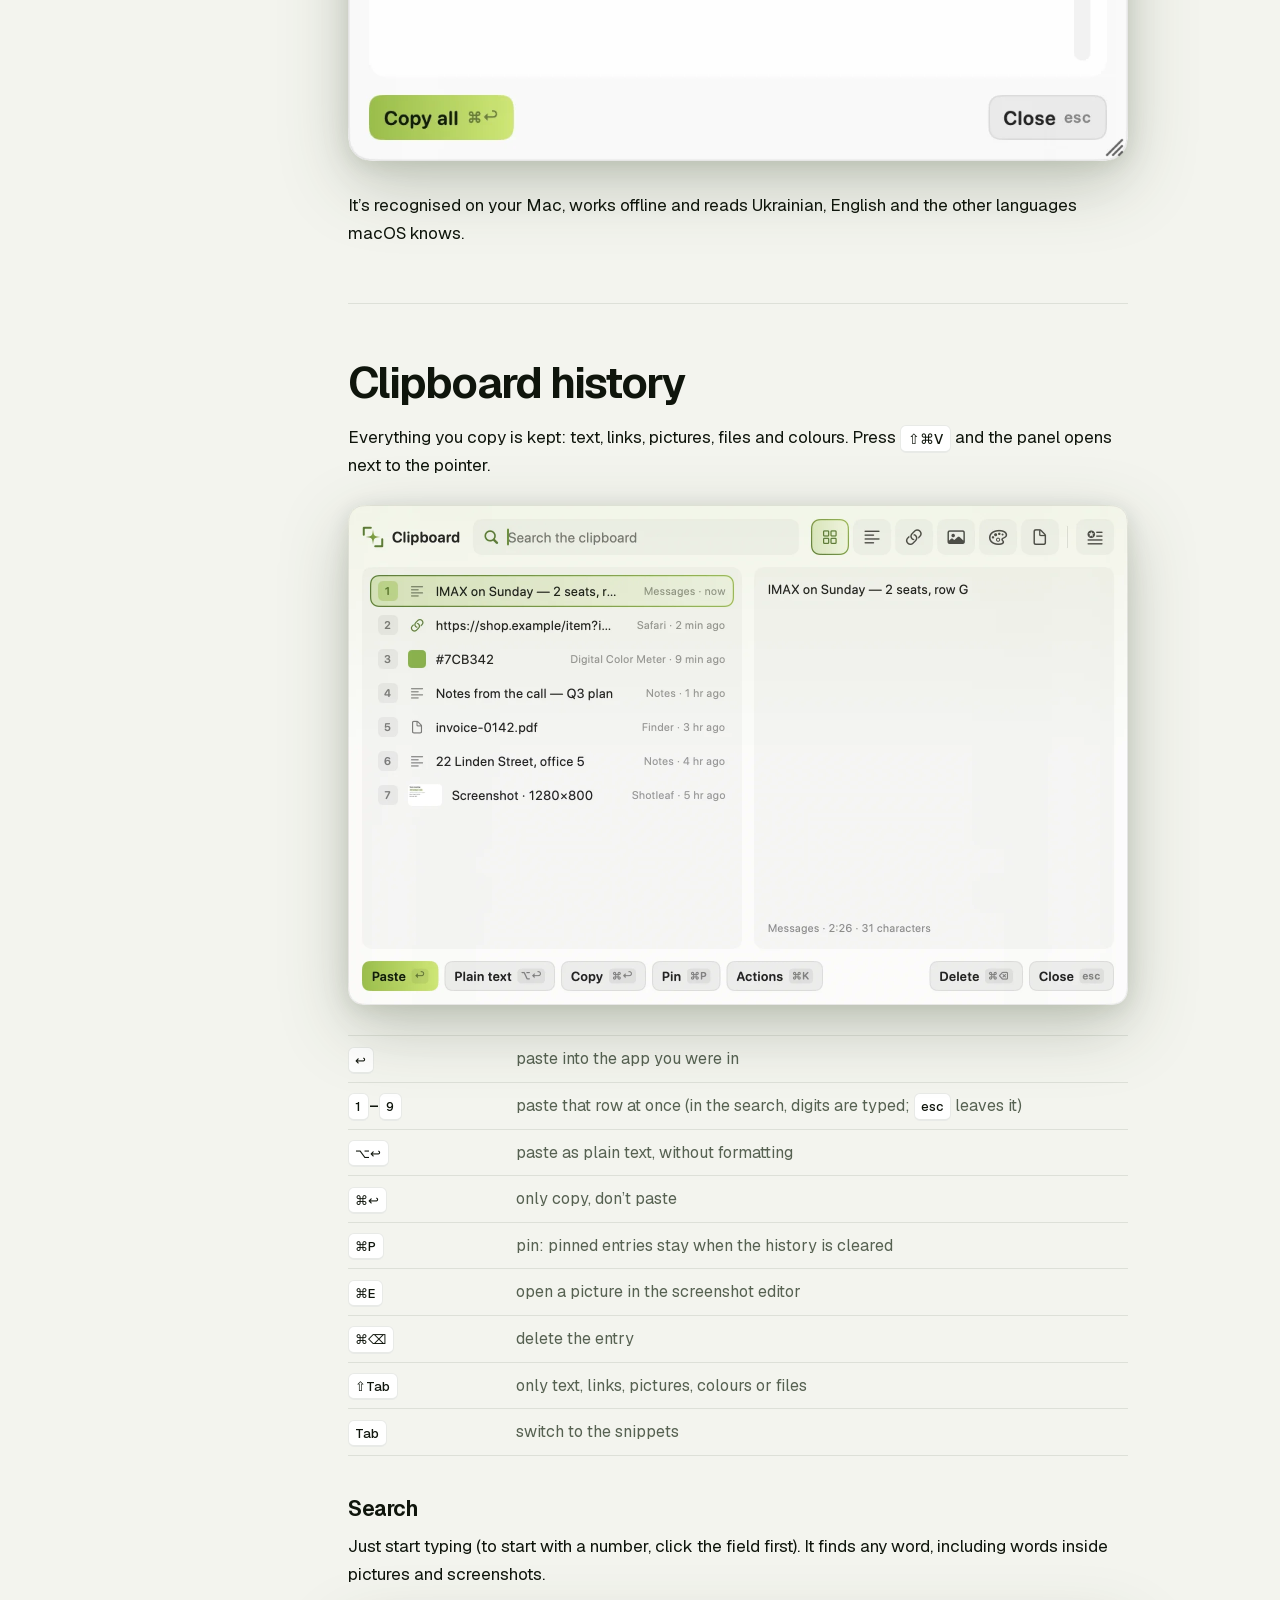
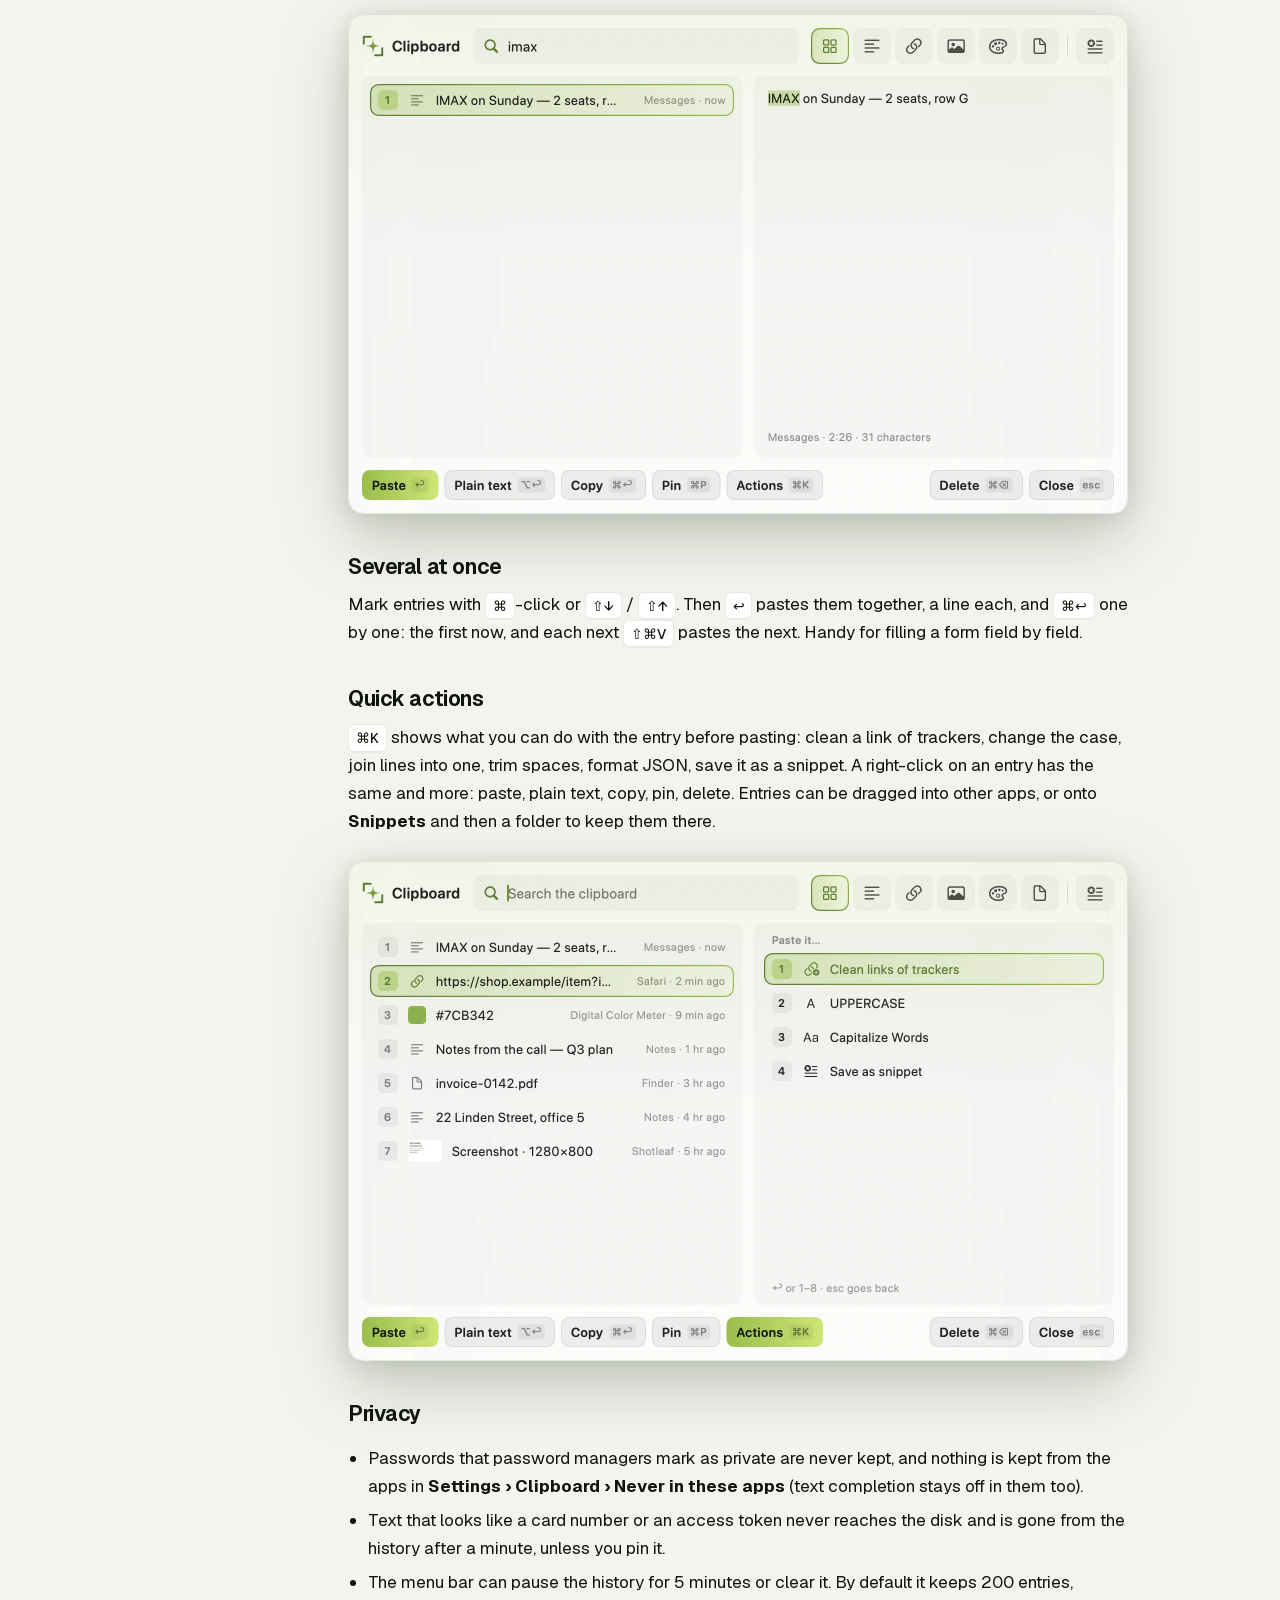
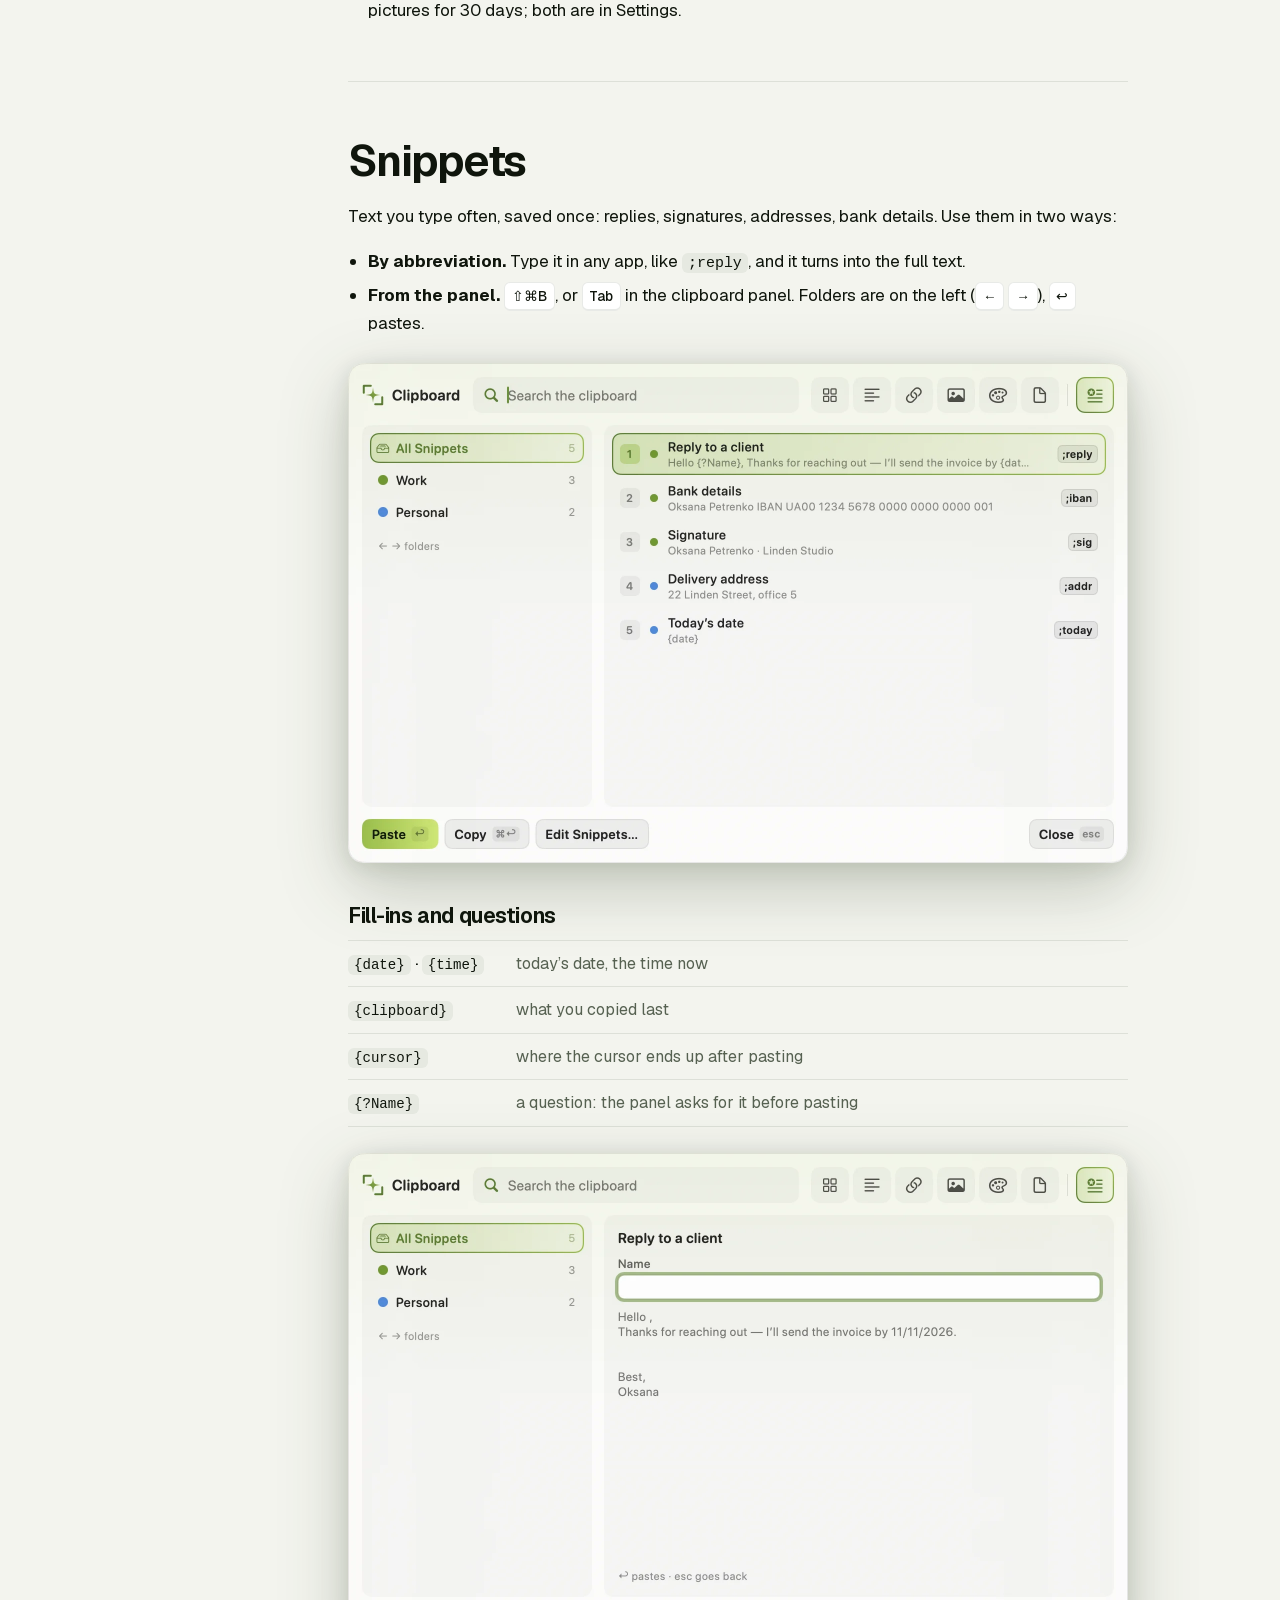
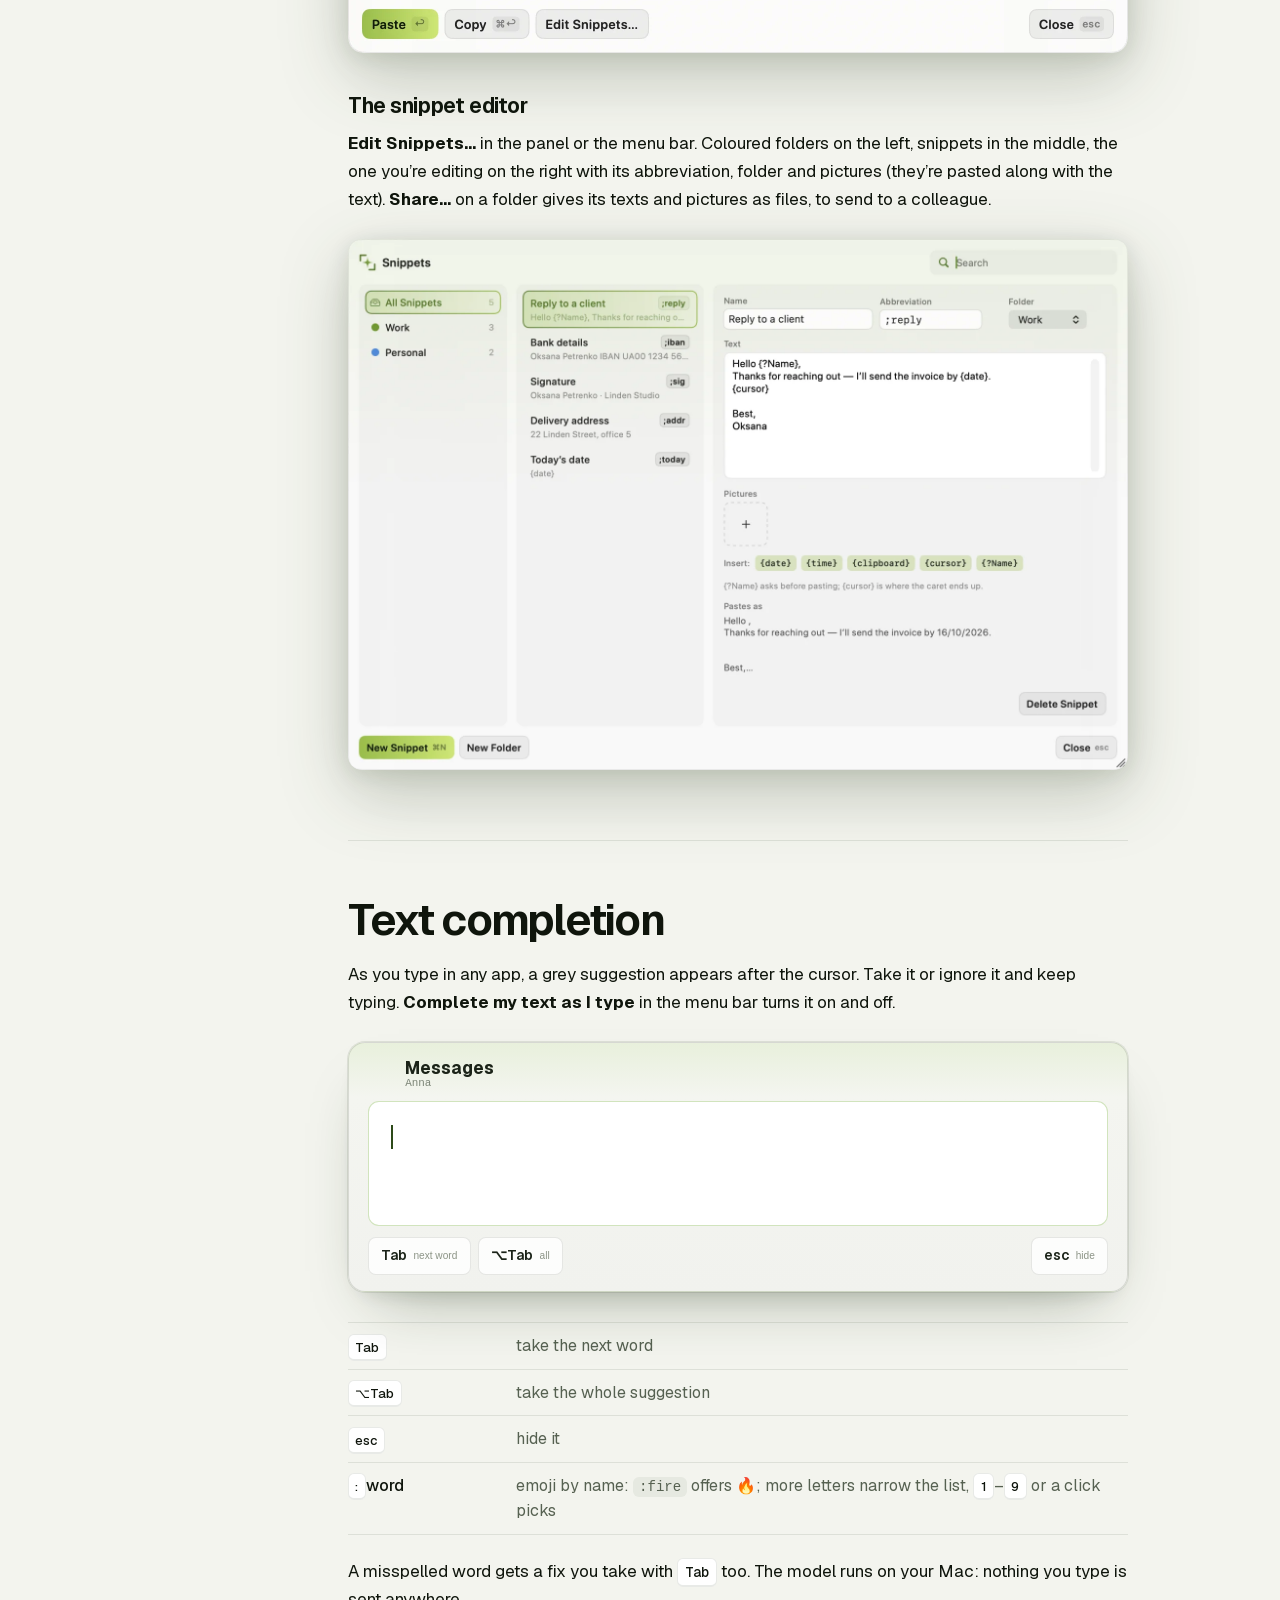
==== commit 72da08ad: "Site: the download count moves into the Download button as a second line: "212 downloads so far" / "" ====
--- a/site/guide/index.html
+++ b/site/guide/index.html
@@ -17,7 +17,7 @@
 <link rel="alternate" hreflang="uk" href="../uk/guide/">
 <link rel="preload" href="../fonts/geist-latin.woff2" as="font" type="font/woff2" crossorigin>
 <link rel="preload" href="../fonts/geist-cyrillic.woff2" as="font" type="font/woff2" crossorigin>
-<link rel="stylesheet" href="../style.css?v=cb7fdc50">
+<link rel="stylesheet" href="../style.css?v=912d18d7">
 <script>document.documentElement.classList.add("js"); setTimeout(() => document.documentElement.classList.add("ready"), 2500);</script>
 </head>
 <body>
@@ -316,7 +316,7 @@
 <script src="../vendor/gsap.min.js" defer></script>
 <script src="../vendor/ScrollTrigger.min.js" defer></script>
 <script src="../vendor/lenis.min.js" defer></script>
-<script src="../motion.js?v=cb7fdc50" defer></script>
-<script src="../mocks.js?v=cb7fdc50" defer></script>
+<script src="../motion.js?v=912d18d7" defer></script>
+<script src="../mocks.js?v=912d18d7" defer></script>
 </body>
 </html>
--- a/site/style.css
+++ b/site/style.css
@@ -120,13 +120,10 @@
 .hero .sub { font-size: 20px; color: var(--muted); max-width: 32em; margin: 0; line-height: 1.5; }
 .hero .cta { display: flex; gap: 12px; flex-wrap: wrap; }
 .hero .req { margin: 14px 0 0; font-size: 14px; color: var(--faint); }
-.hero .downloads { display: inline-flex; align-items: center; gap: 11px; margin: 16px 0 0; padding: 8px 16px 8px 8px; border-radius: 14px; background: #fff; box-shadow: 0 0 0 1px var(--edge), 0 6px 18px -12px rgba(30, 50, 20, .35); --c: 10px; --t: 2px; }
-.hero .downloads > i { margin: -5px; }
-.hero .downloads svg { width: 34px; height: 34px; padding: 8px; border-radius: 10px; color: #10180a; background: linear-gradient(180deg, #d4f082, #a2d24c); box-shadow: inset 0 0 0 1px rgba(90, 140, 40, .4); }
-.hero .downloads b { font: 650 26px/1 var(--font); letter-spacing: -.03em; font-variant-numeric: tabular-nums; color: var(--text); }
-.hero .downloads > span { display: flex; flex-direction: column; font-size: 14px; line-height: 1.2; color: var(--text); }
-.hero .downloads small { font-size: 12.5px; color: var(--faint); }
-.hero .downloads + .req { margin-top: 12px; }
+.btn.dl { padding-top: 10px; padding-bottom: 10px; }
+.btn.dl > span { display: flex; flex-direction: column; gap: 4px; }
+.btn.dl small { font: 500 12.5px/1 var(--font); color: rgba(16, 24, 10, .62); }
+.btn.dl small b { font-weight: 650; color: #10180a; font-variant-numeric: tabular-nums; }
 .roll { display: inline-flex; }
 .roll .dg { display: inline-block; height: 1em; overflow: hidden; }
 .roll .col { display: flex; flex-direction: column; }
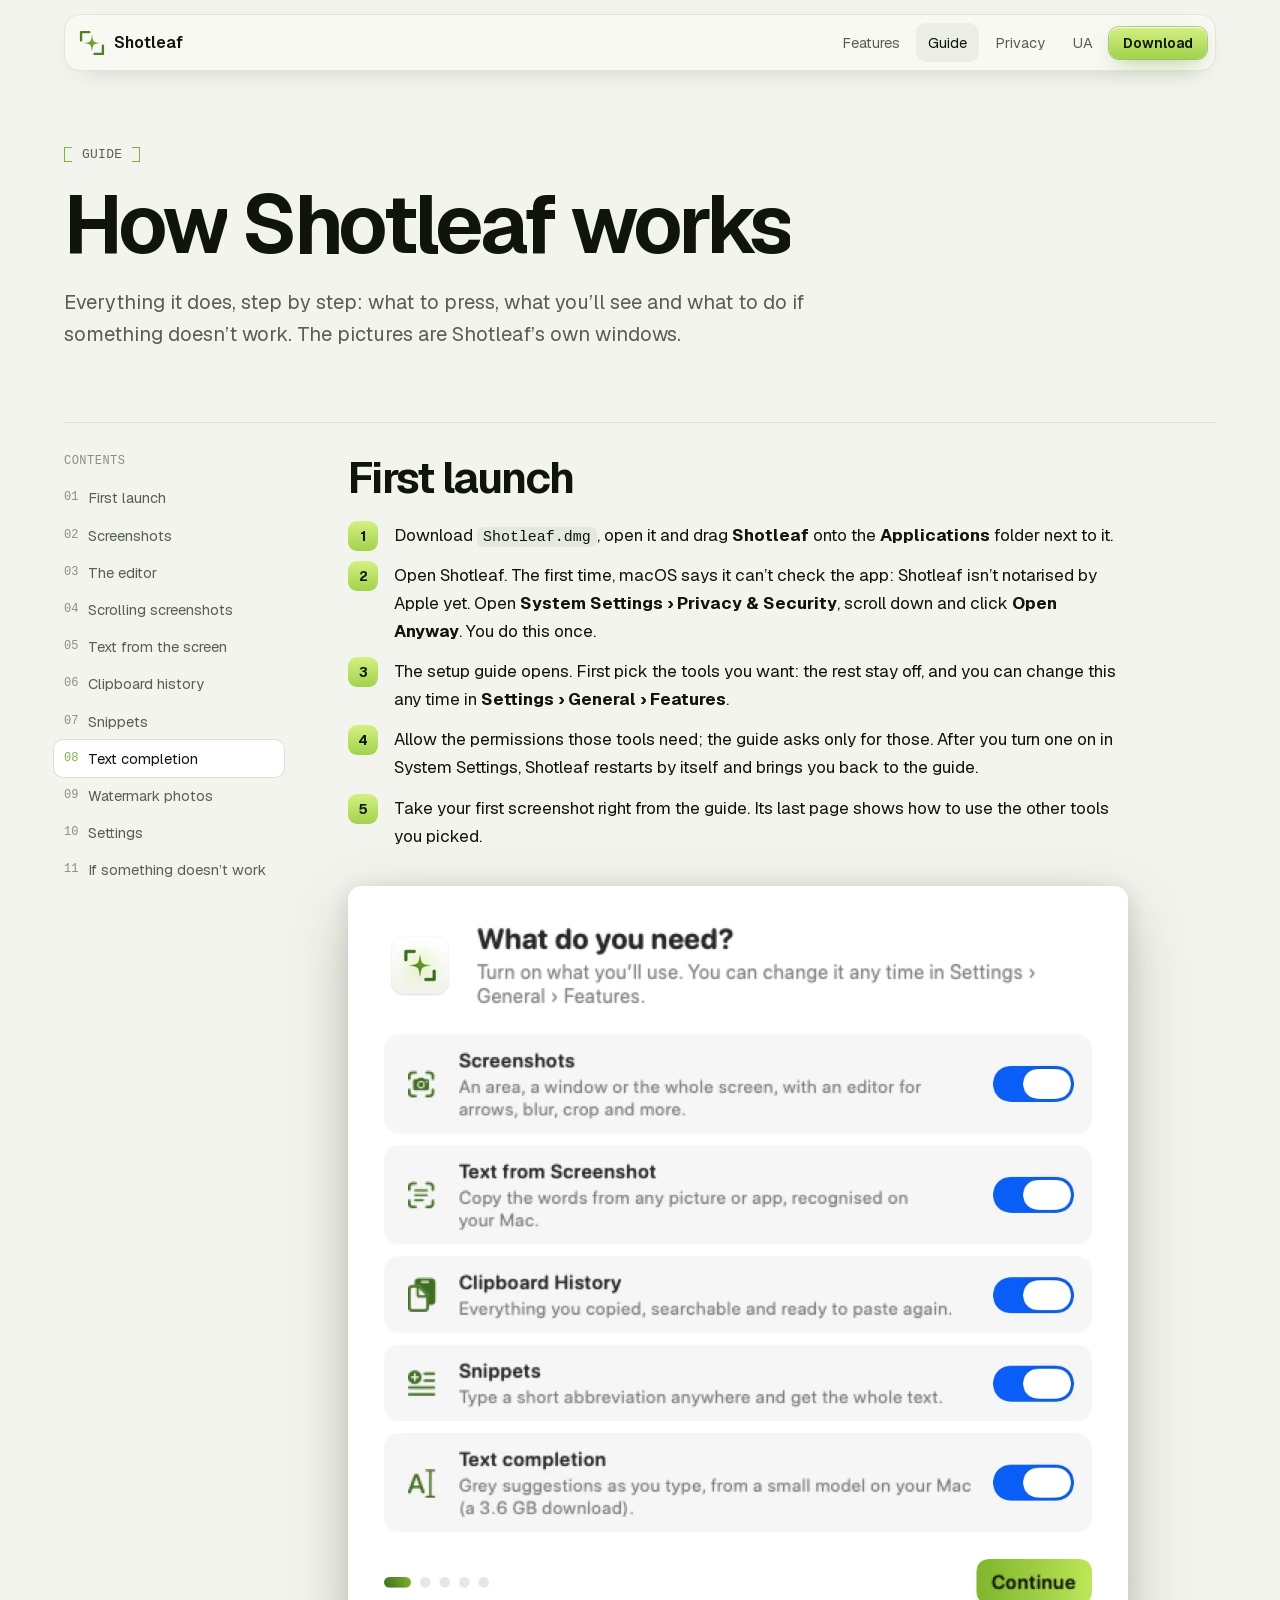
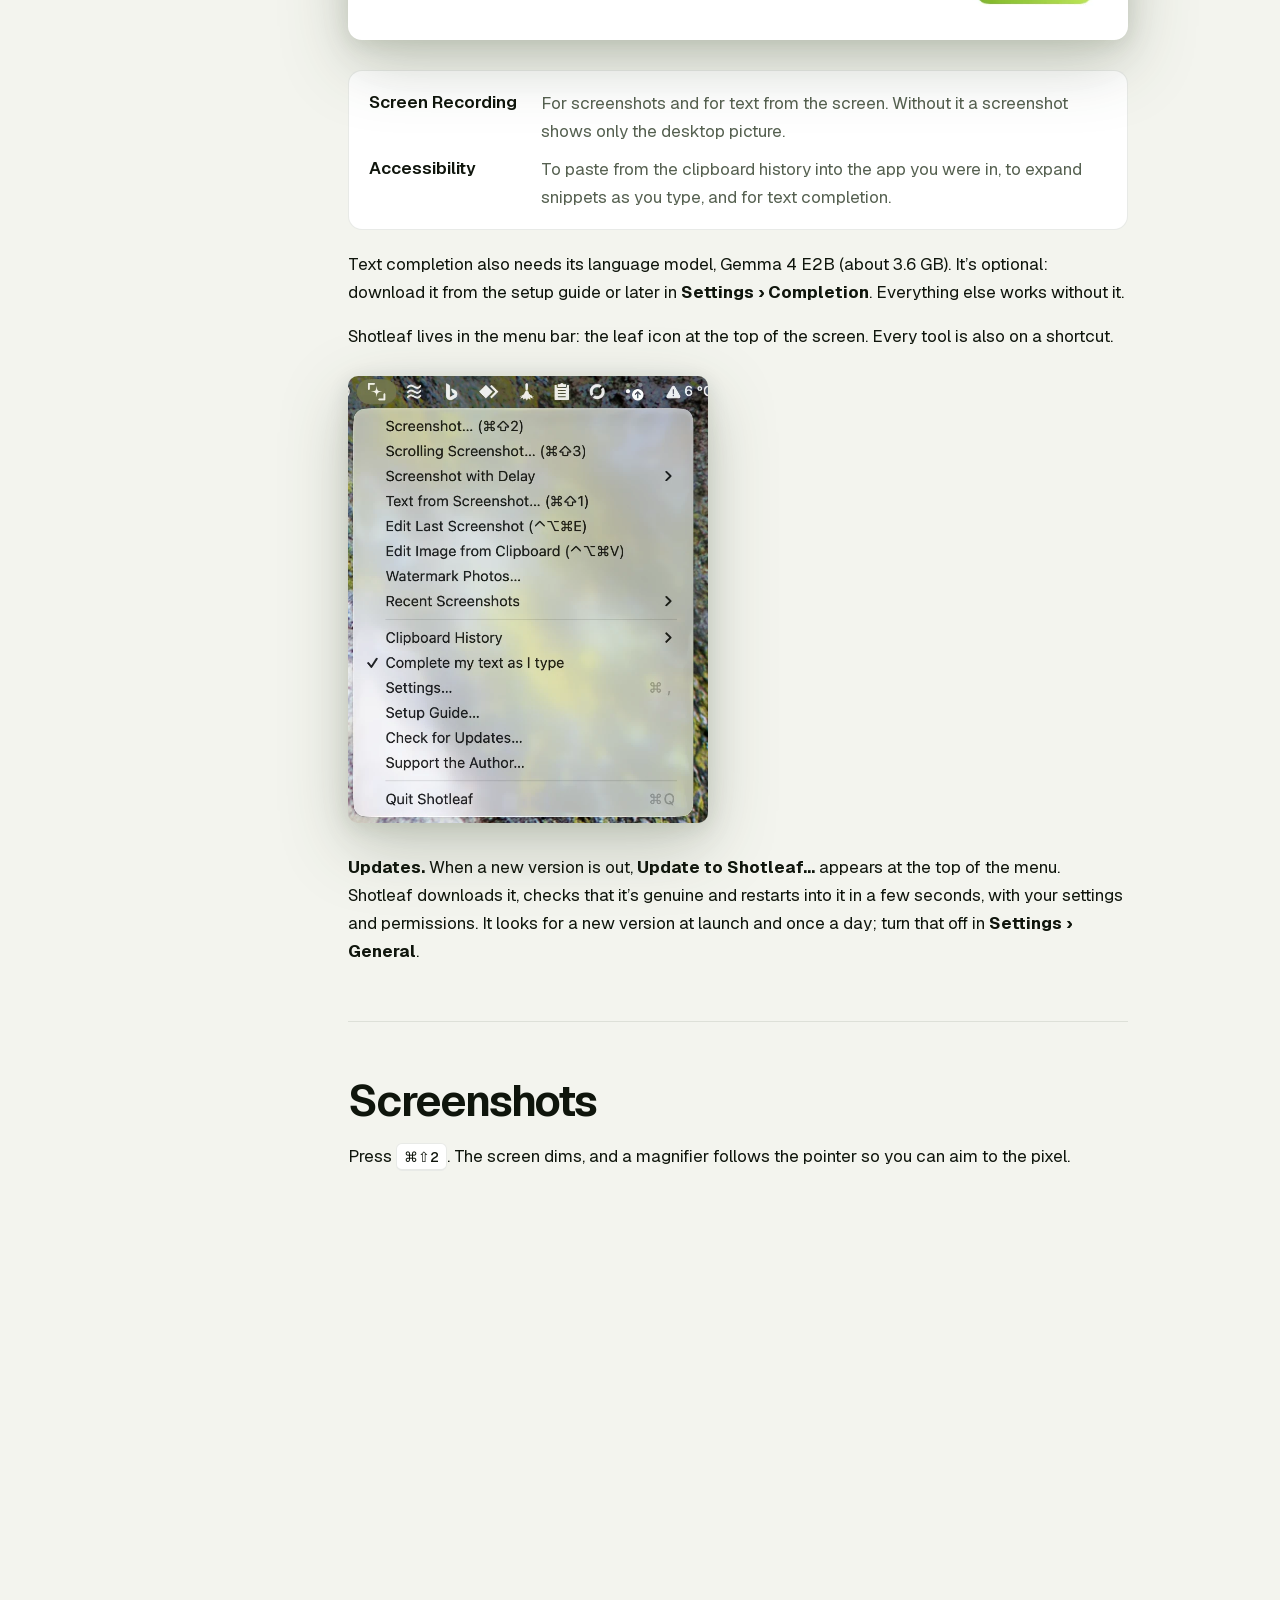
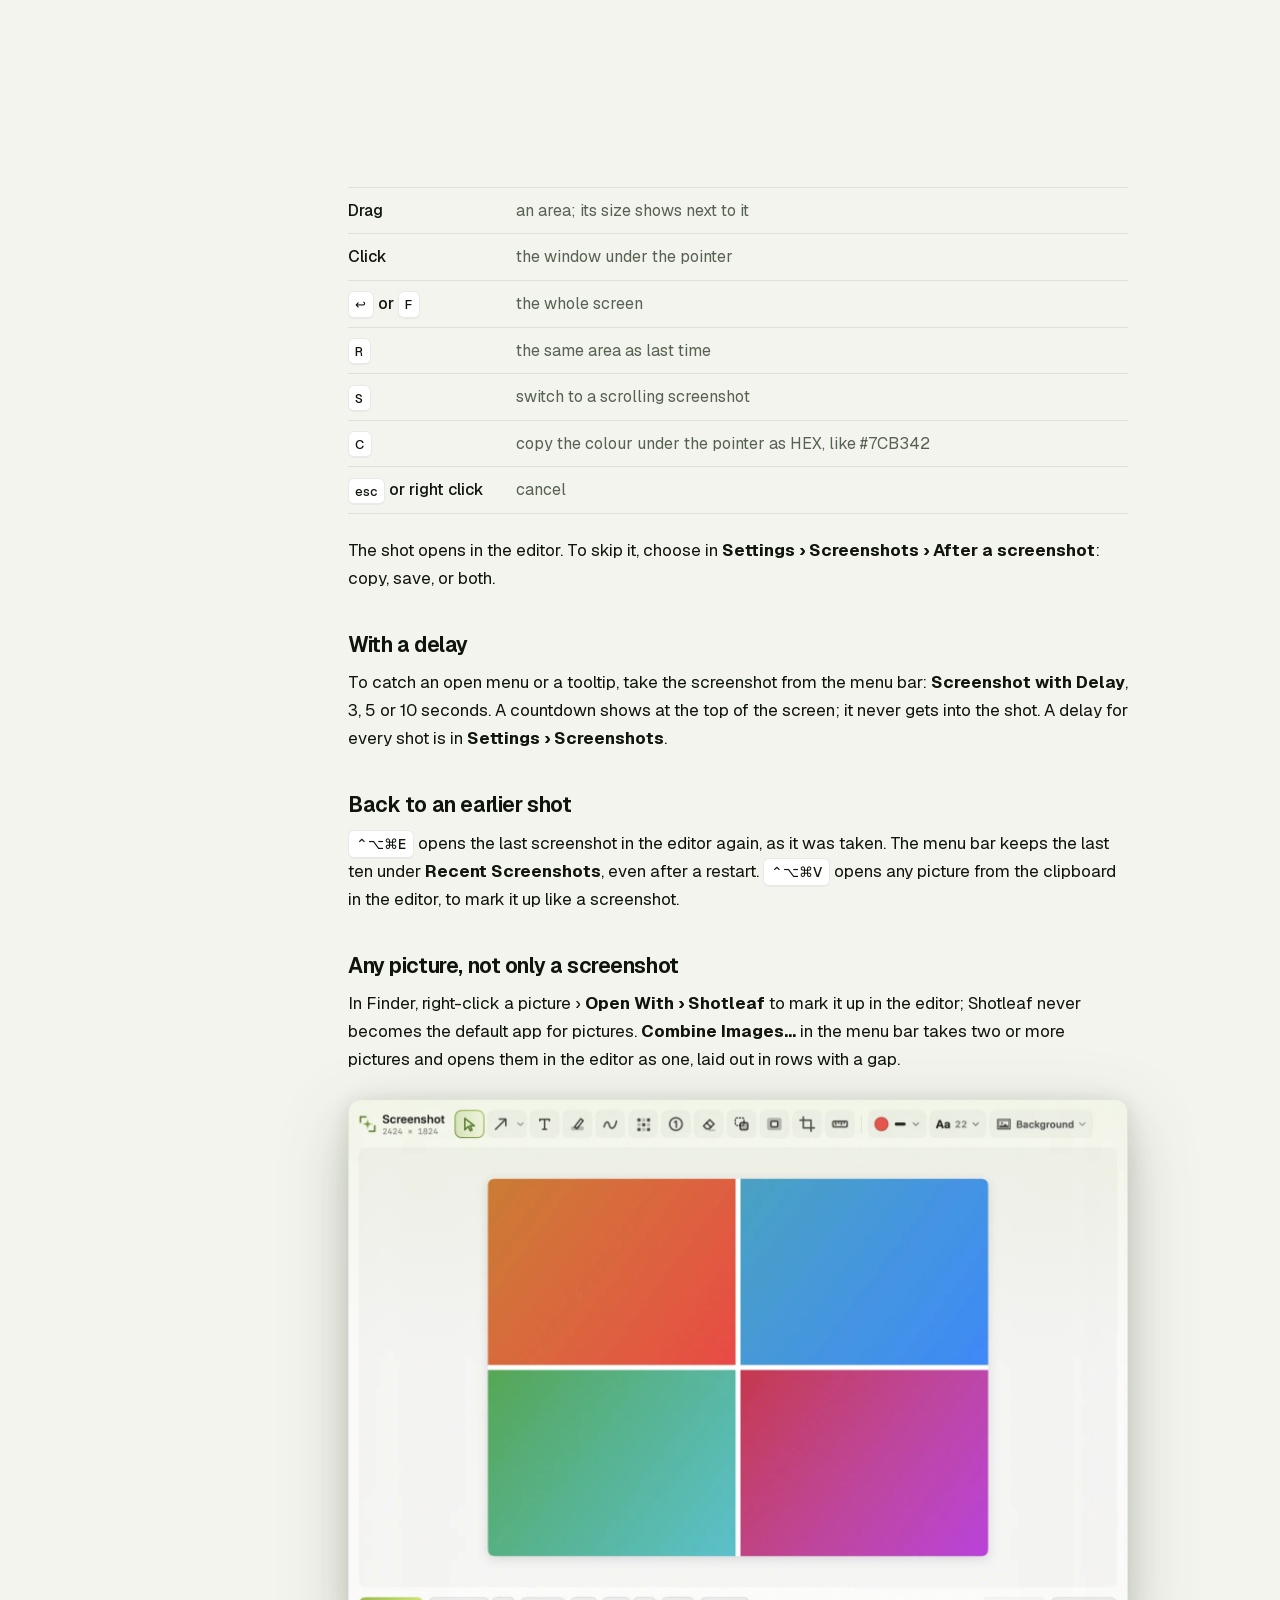
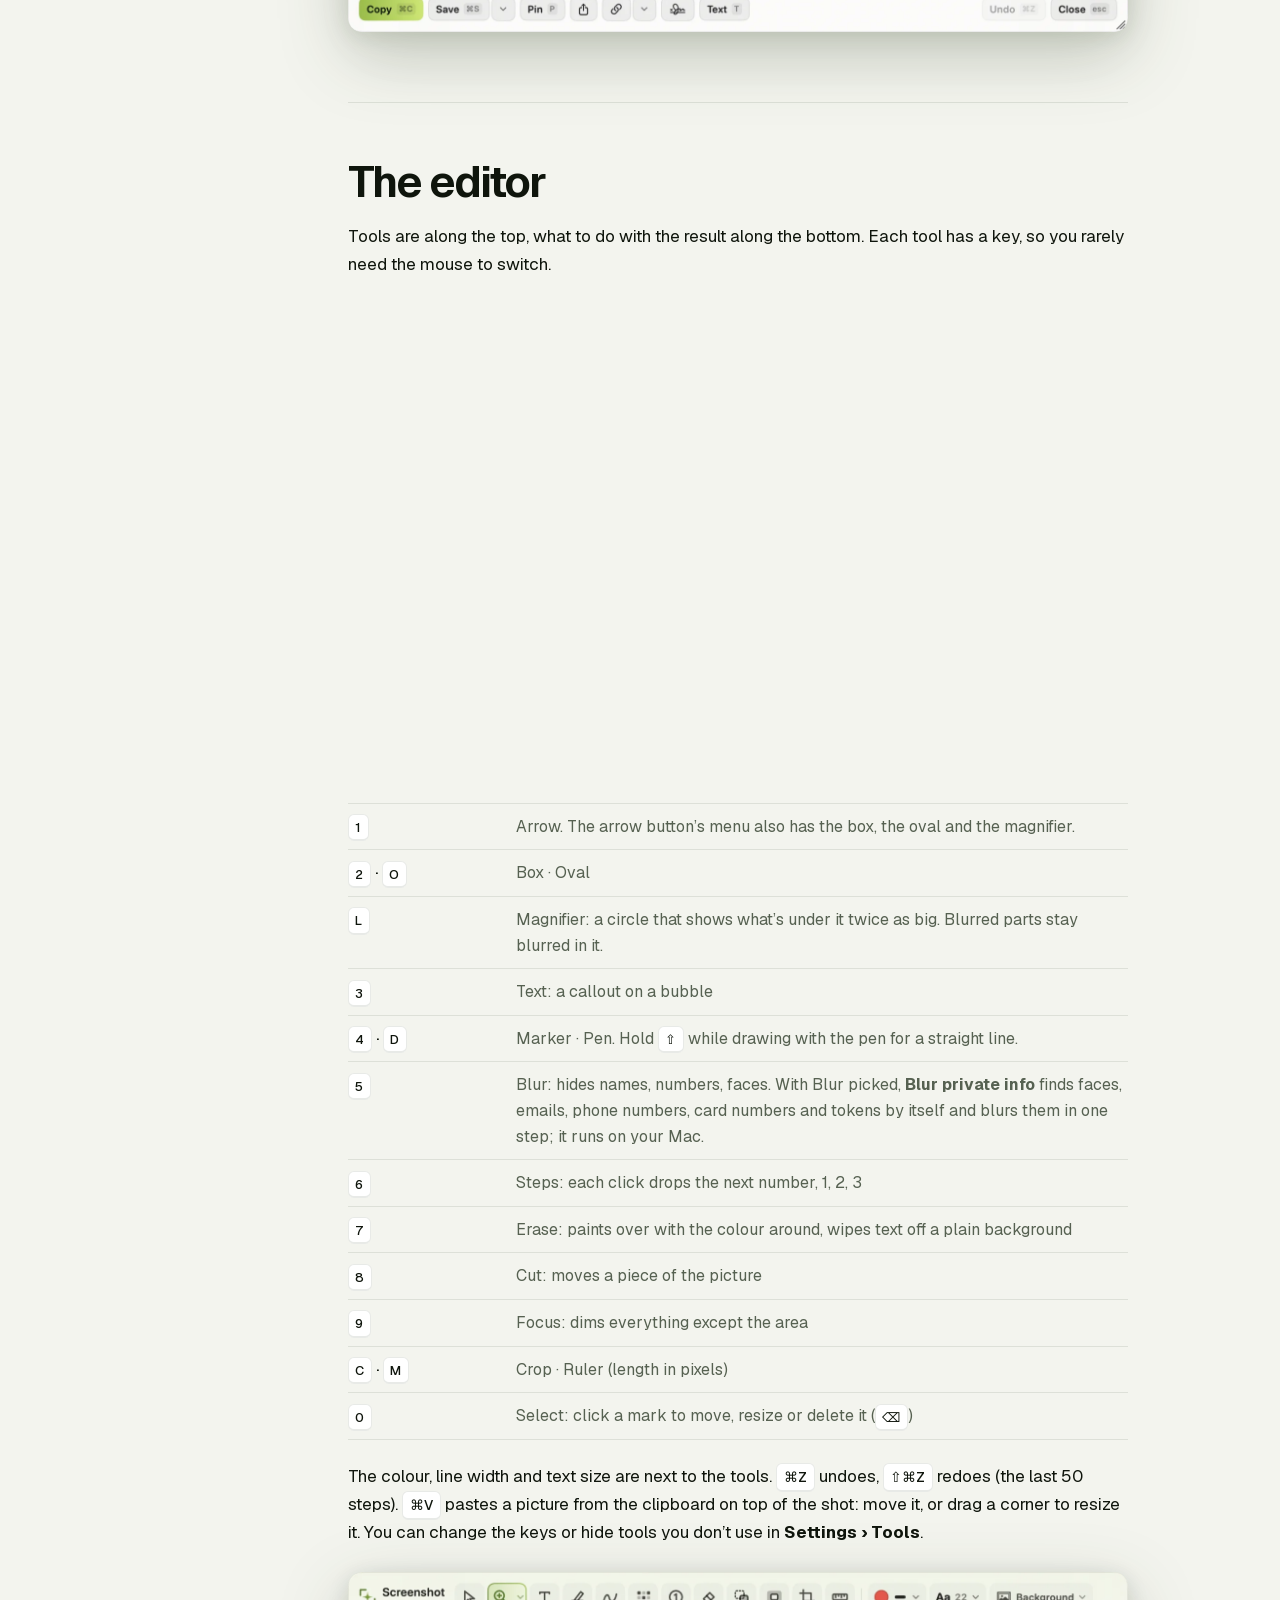
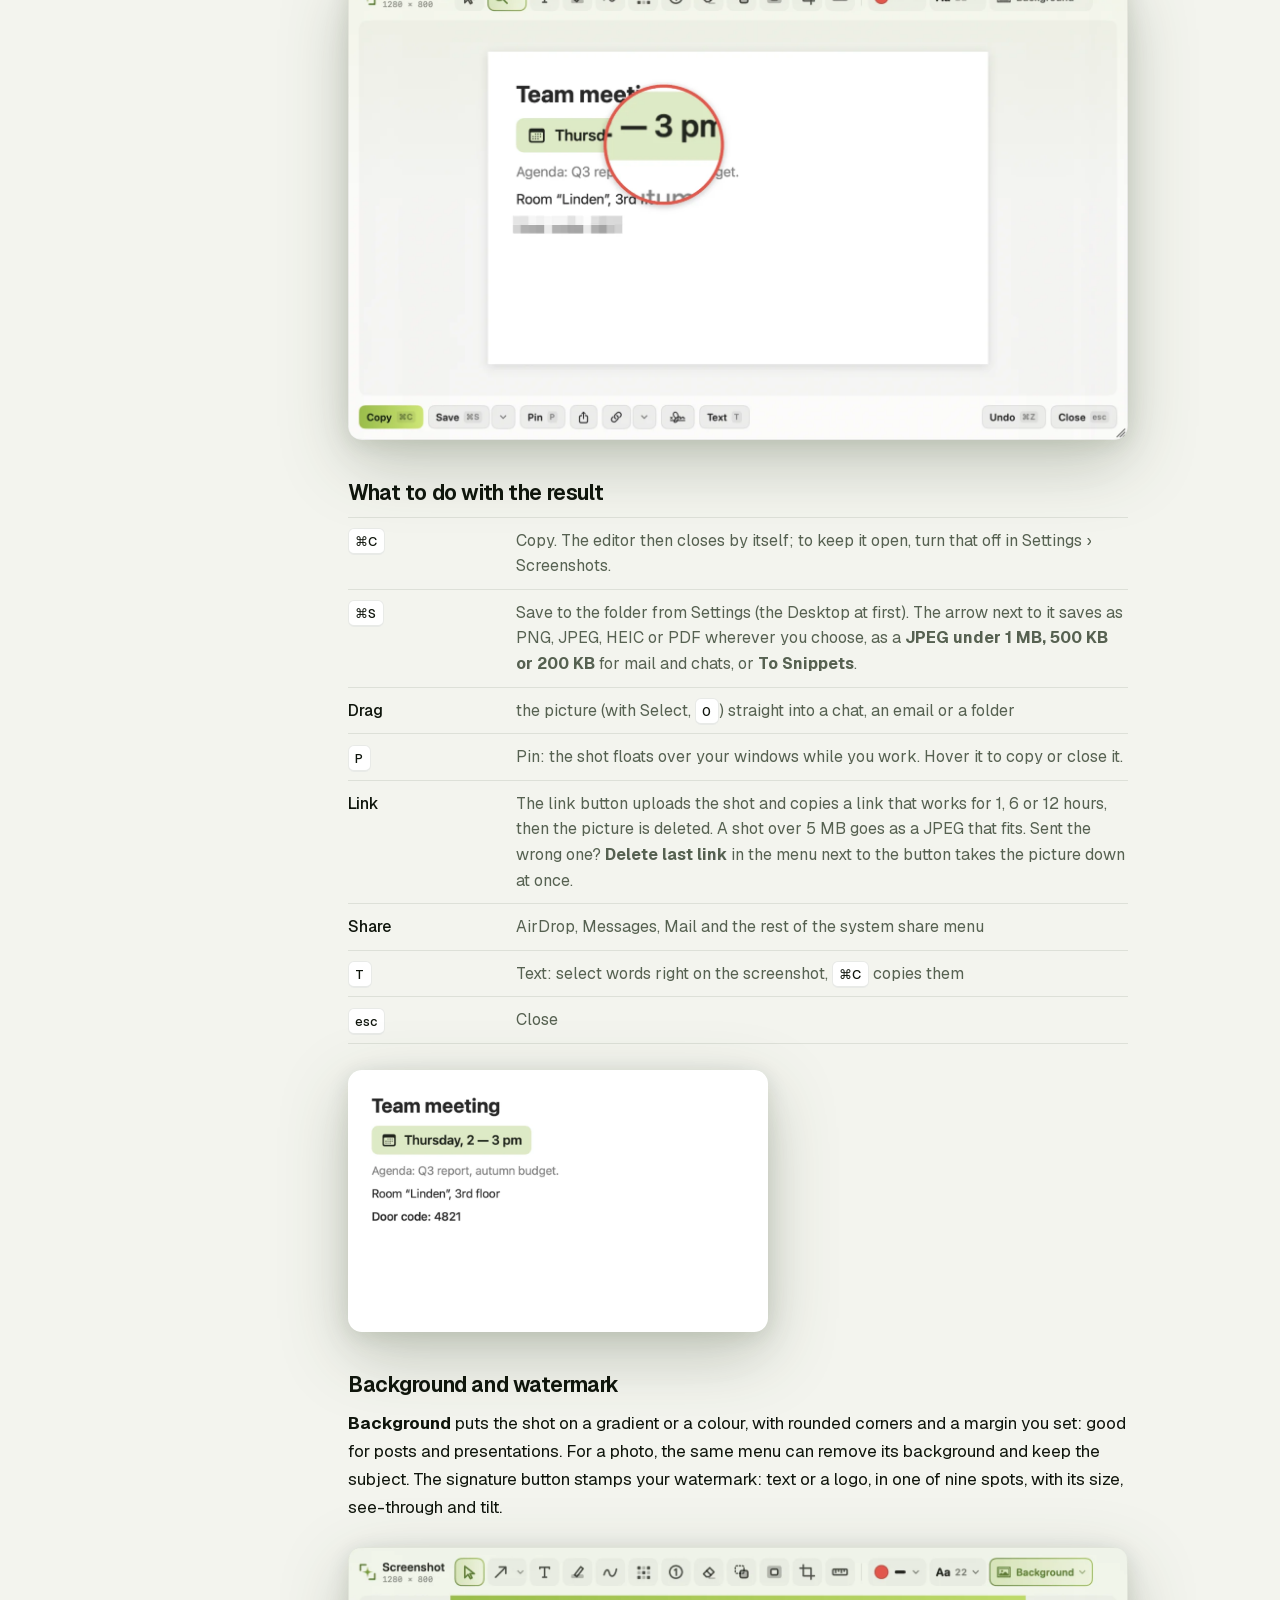
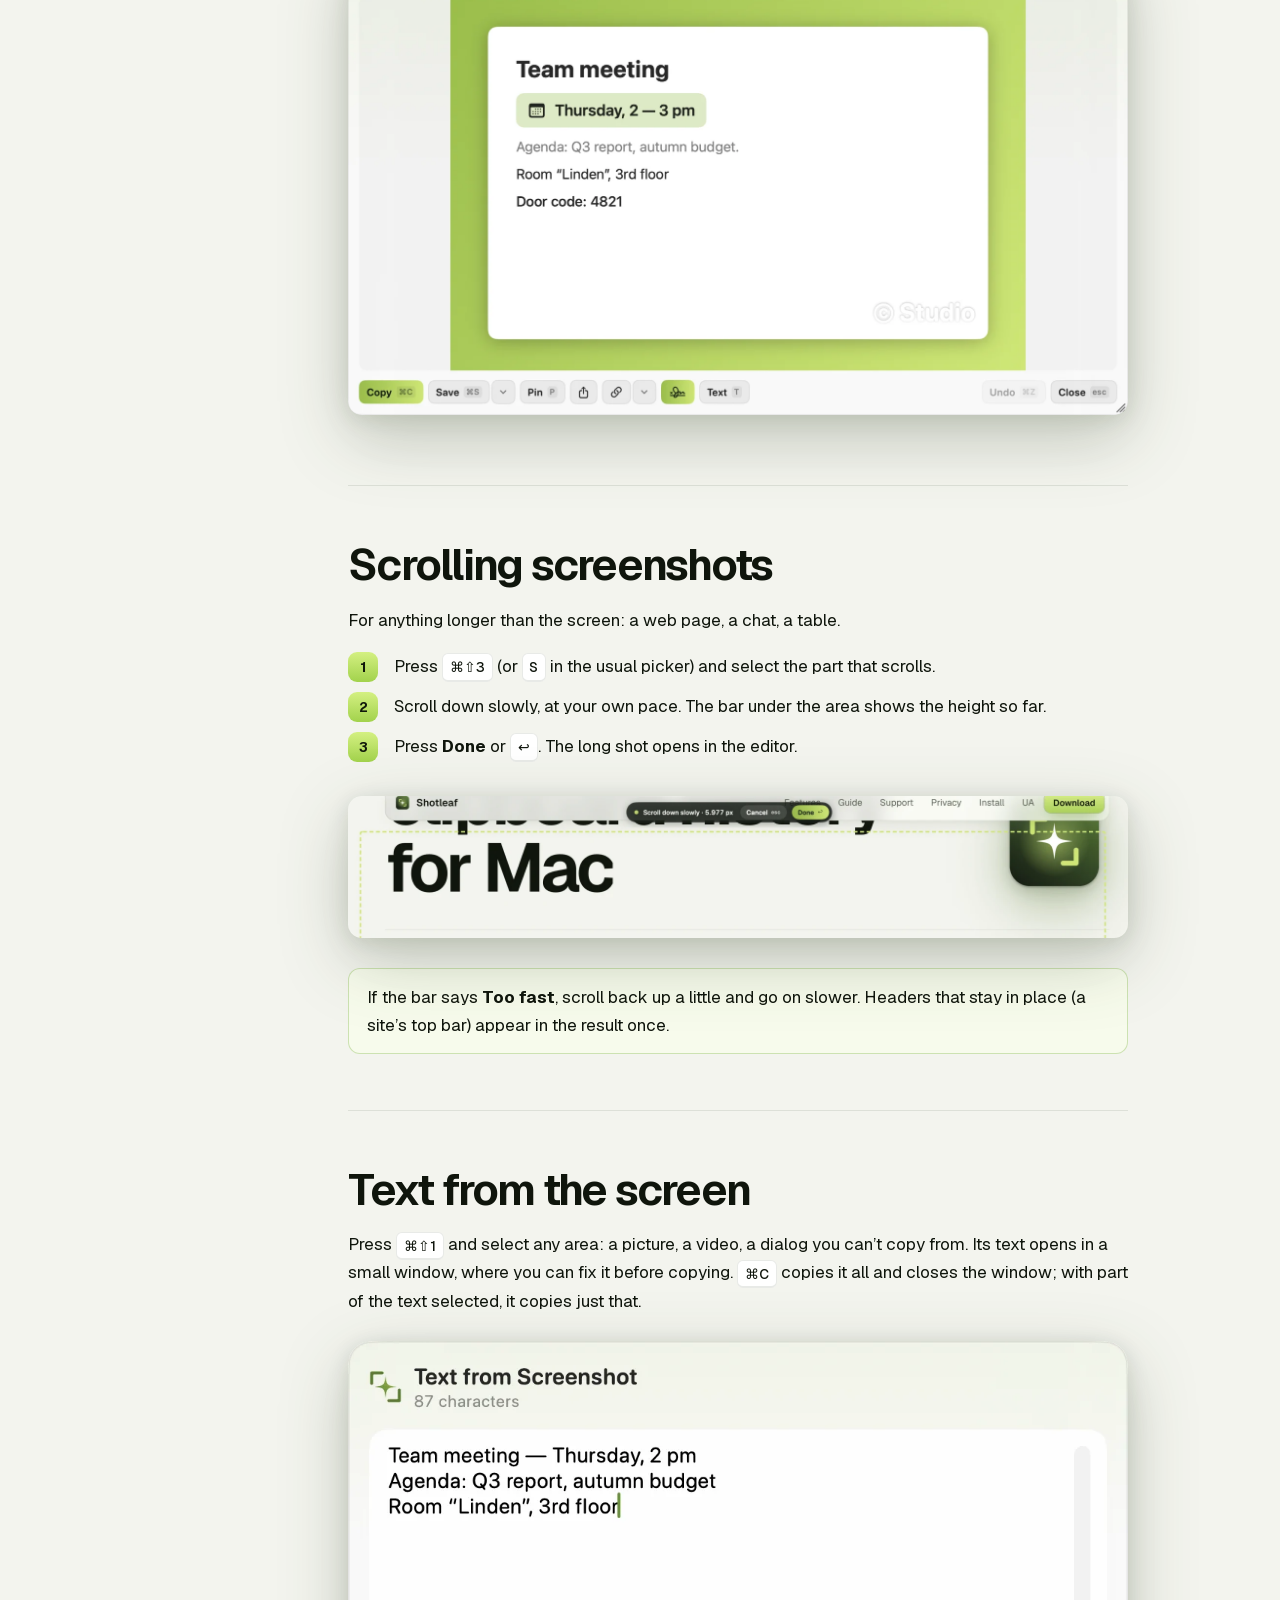
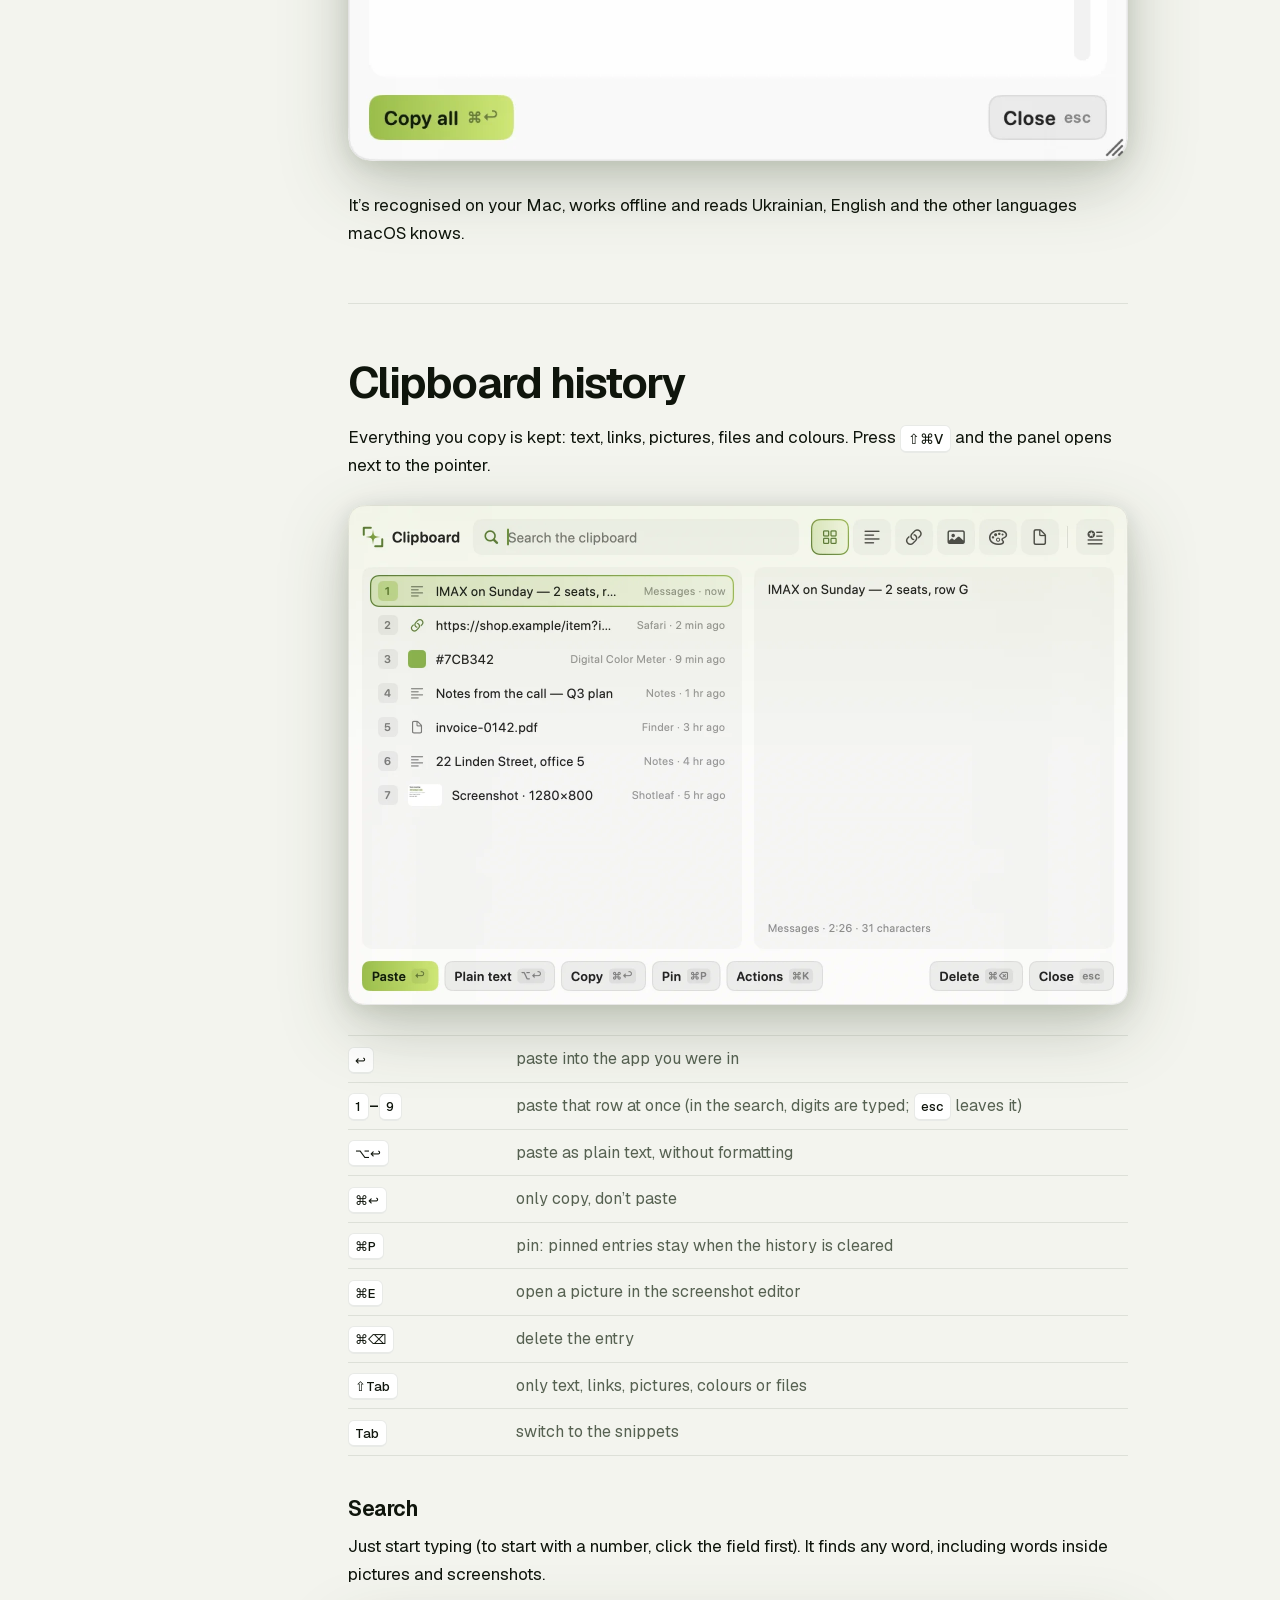
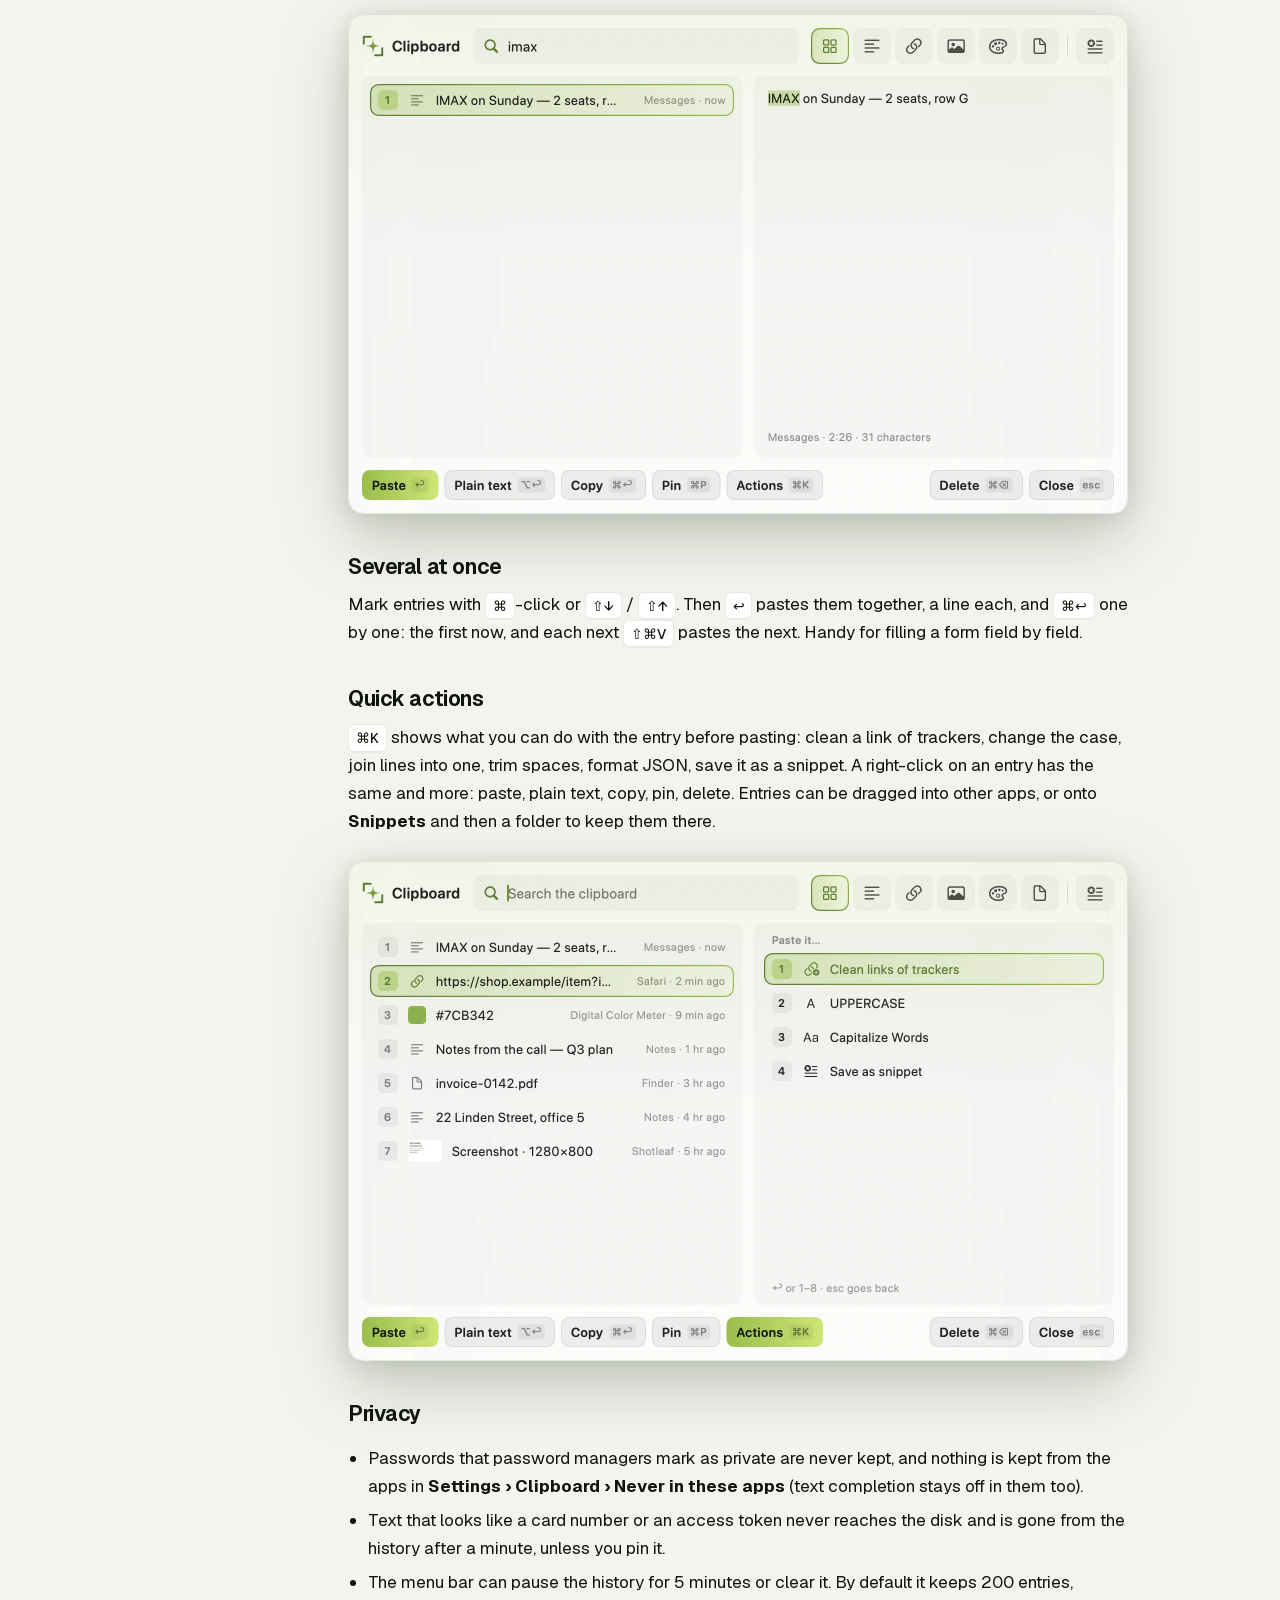
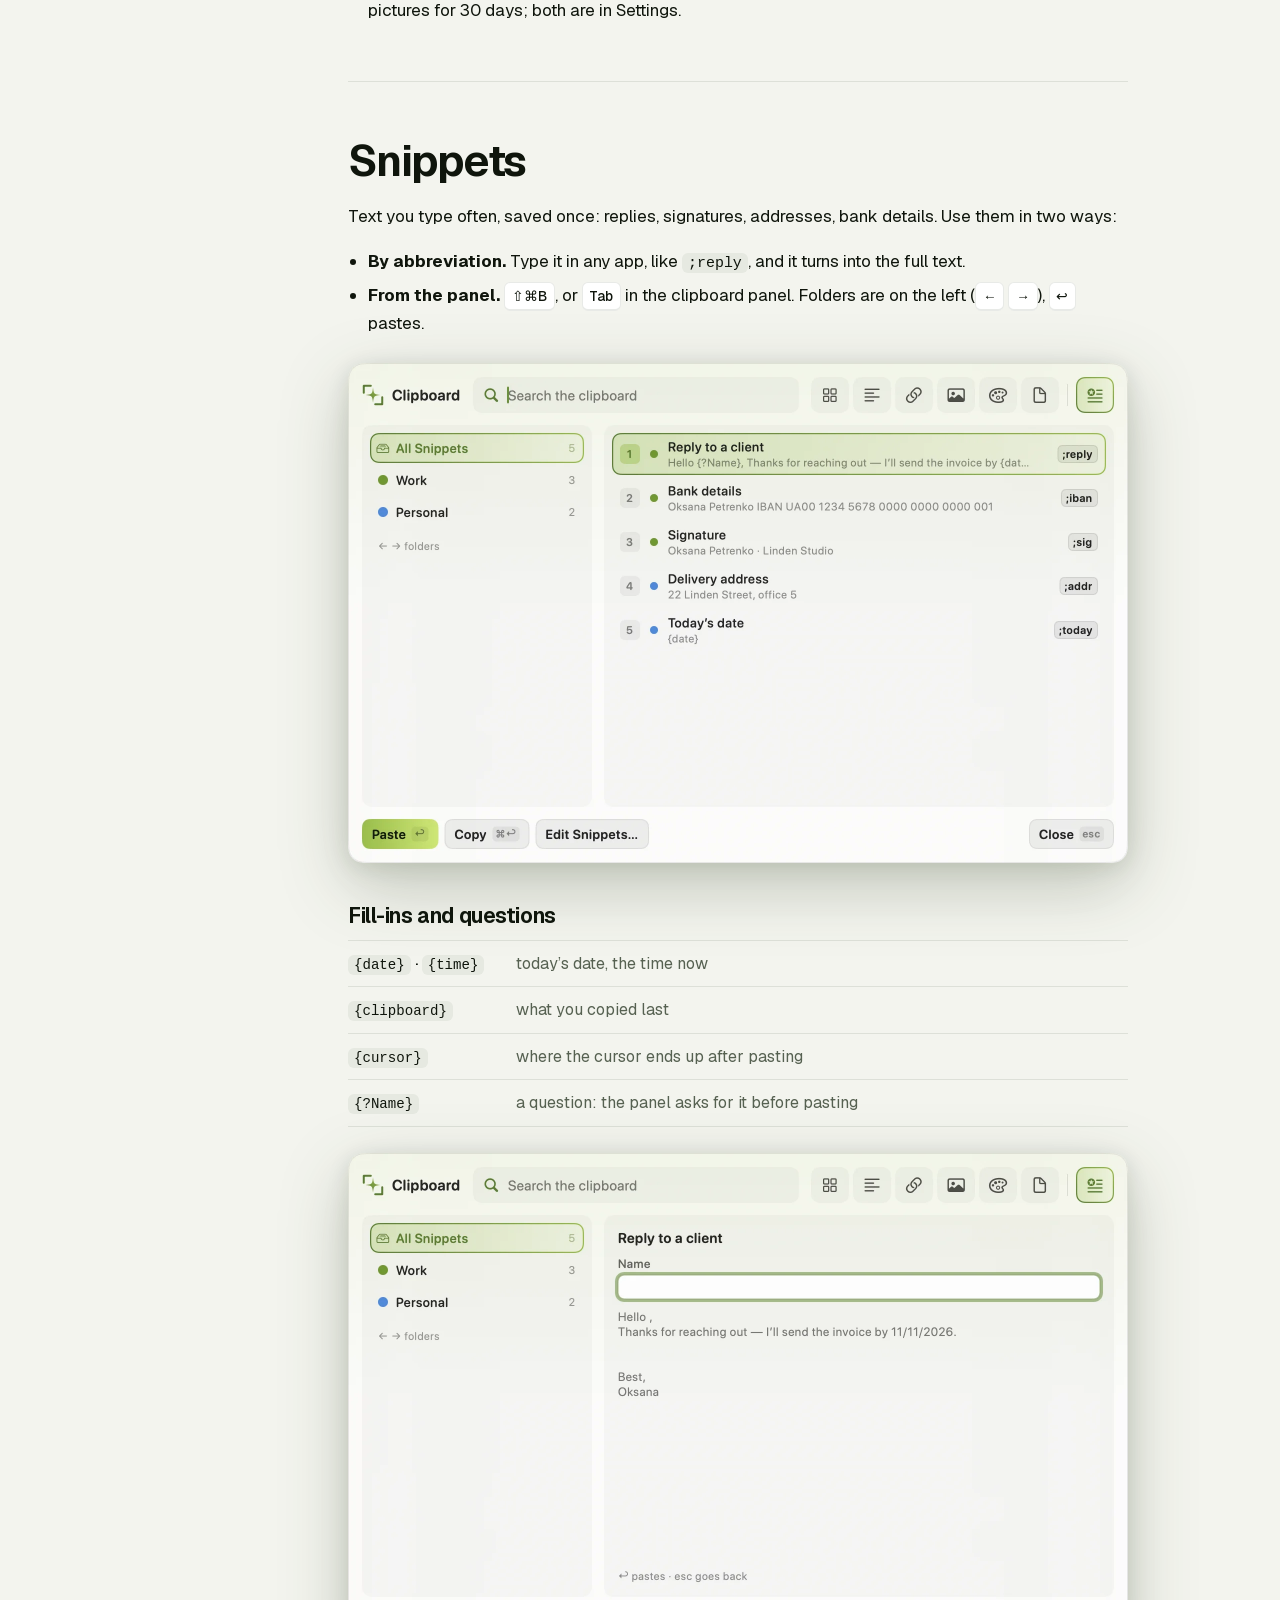
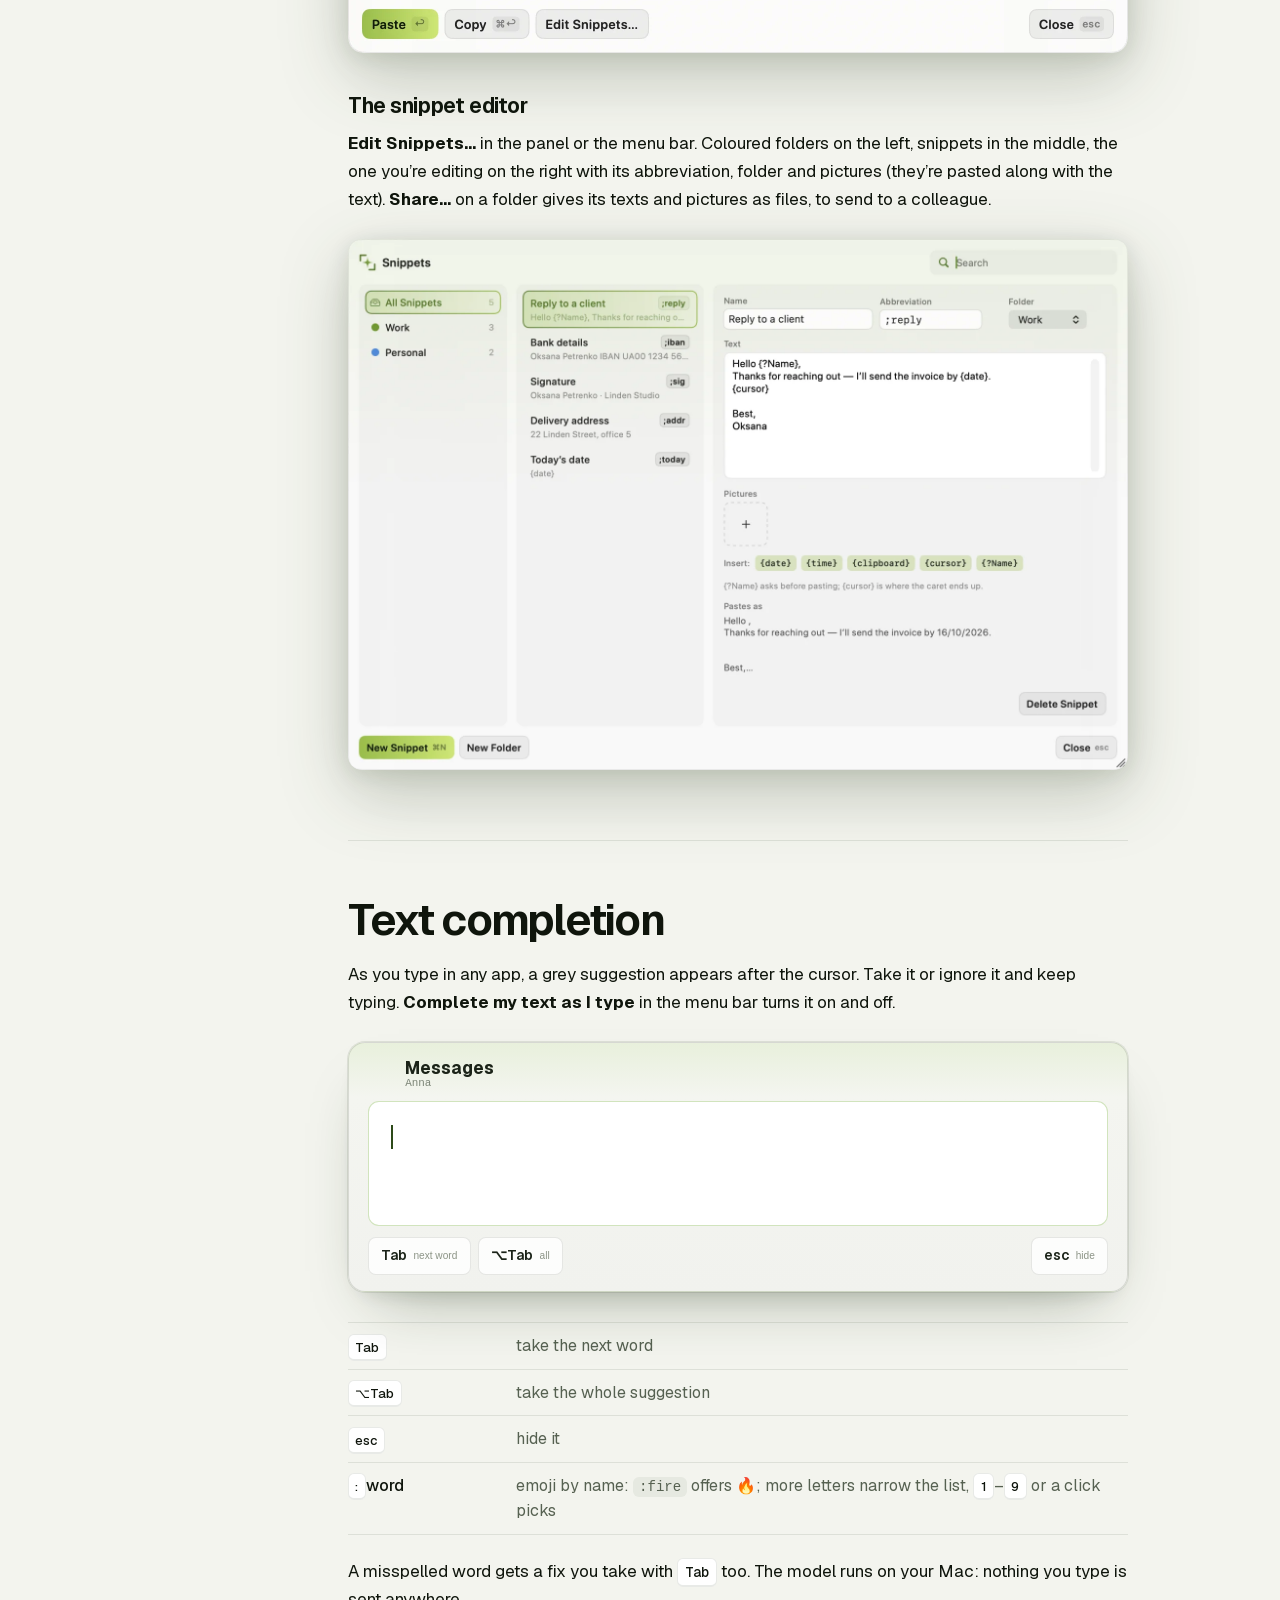
==== commit cacf8447: "Merge site/motion: the site's GSAP motion pass and the release line Co-Authored-By: Claude Opus 5.5 " ====
--- a/site/guide/index.html
+++ b/site/guide/index.html
@@ -17,7 +17,7 @@
 <link rel="alternate" hreflang="uk" href="../uk/guide/">
 <link rel="preload" href="../fonts/geist-latin.woff2" as="font" type="font/woff2" crossorigin>
 <link rel="preload" href="../fonts/geist-cyrillic.woff2" as="font" type="font/woff2" crossorigin>
-<link rel="stylesheet" href="../style.css?v=912d18d7">
+<link rel="stylesheet" href="../style.css?v=539e3364">
 <script>document.documentElement.classList.add("js"); setTimeout(() => document.documentElement.classList.add("ready"), 2500);</script>
 </head>
 <body>
@@ -316,7 +316,7 @@
 <script src="../vendor/gsap.min.js" defer></script>
 <script src="../vendor/ScrollTrigger.min.js" defer></script>
 <script src="../vendor/lenis.min.js" defer></script>
-<script src="../motion.js?v=912d18d7" defer></script>
-<script src="../mocks.js?v=912d18d7" defer></script>
+<script src="../motion.js?v=539e3364" defer></script>
+<script src="../mocks.js?v=539e3364" defer></script>
 </body>
 </html>
--- a/site/style.css
+++ b/site/style.css
@@ -120,13 +120,15 @@
 .hero .sub { font-size: 20px; color: var(--muted); max-width: 32em; margin: 0; line-height: 1.5; }
 .hero .cta { display: flex; gap: 12px; flex-wrap: wrap; }
 .hero .req { margin: 14px 0 0; font-size: 14px; color: var(--faint); }
-.btn.dl { padding-top: 10px; padding-bottom: 10px; }
-.btn.dl > span { display: flex; flex-direction: column; gap: 4px; }
-.btn.dl small { font: 500 12.5px/1 var(--font); color: rgba(16, 24, 10, .62); }
-.btn.dl small b { font-weight: 650; color: #10180a; font-variant-numeric: tabular-nums; }
-.roll { display: inline-flex; }
-.roll .dg { display: inline-block; height: 1em; overflow: hidden; }
+.hero .rel { margin: 16px 0 0; font-size: 14.5px; color: var(--muted); }
+.hero .rel + .req { margin-top: 4px; }
+.hero .rel a { color: var(--deep); font-weight: 600; text-decoration: underline; text-decoration-color: rgba(124, 179, 66, .5); text-underline-offset: 3px; }
+.hero .rel a:hover { text-decoration-color: var(--leaf); }
+.hero .rel b { font-weight: 650; color: var(--text); font-variant-numeric: tabular-nums; }
+.roll { display: inline-flex; vertical-align: bottom; }
+.roll .dg { display: block; height: 1lh; overflow: hidden; }
 .roll .col { display: flex; flex-direction: column; }
+.roll .col > span { height: 1lh; }
 
 /* the tool switcher: tabs under the stage pick the window shown above */
 .slides { display: grid; text-align: left; margin: 72px auto 0; max-width: 1060px; position: relative; will-change: transform; }
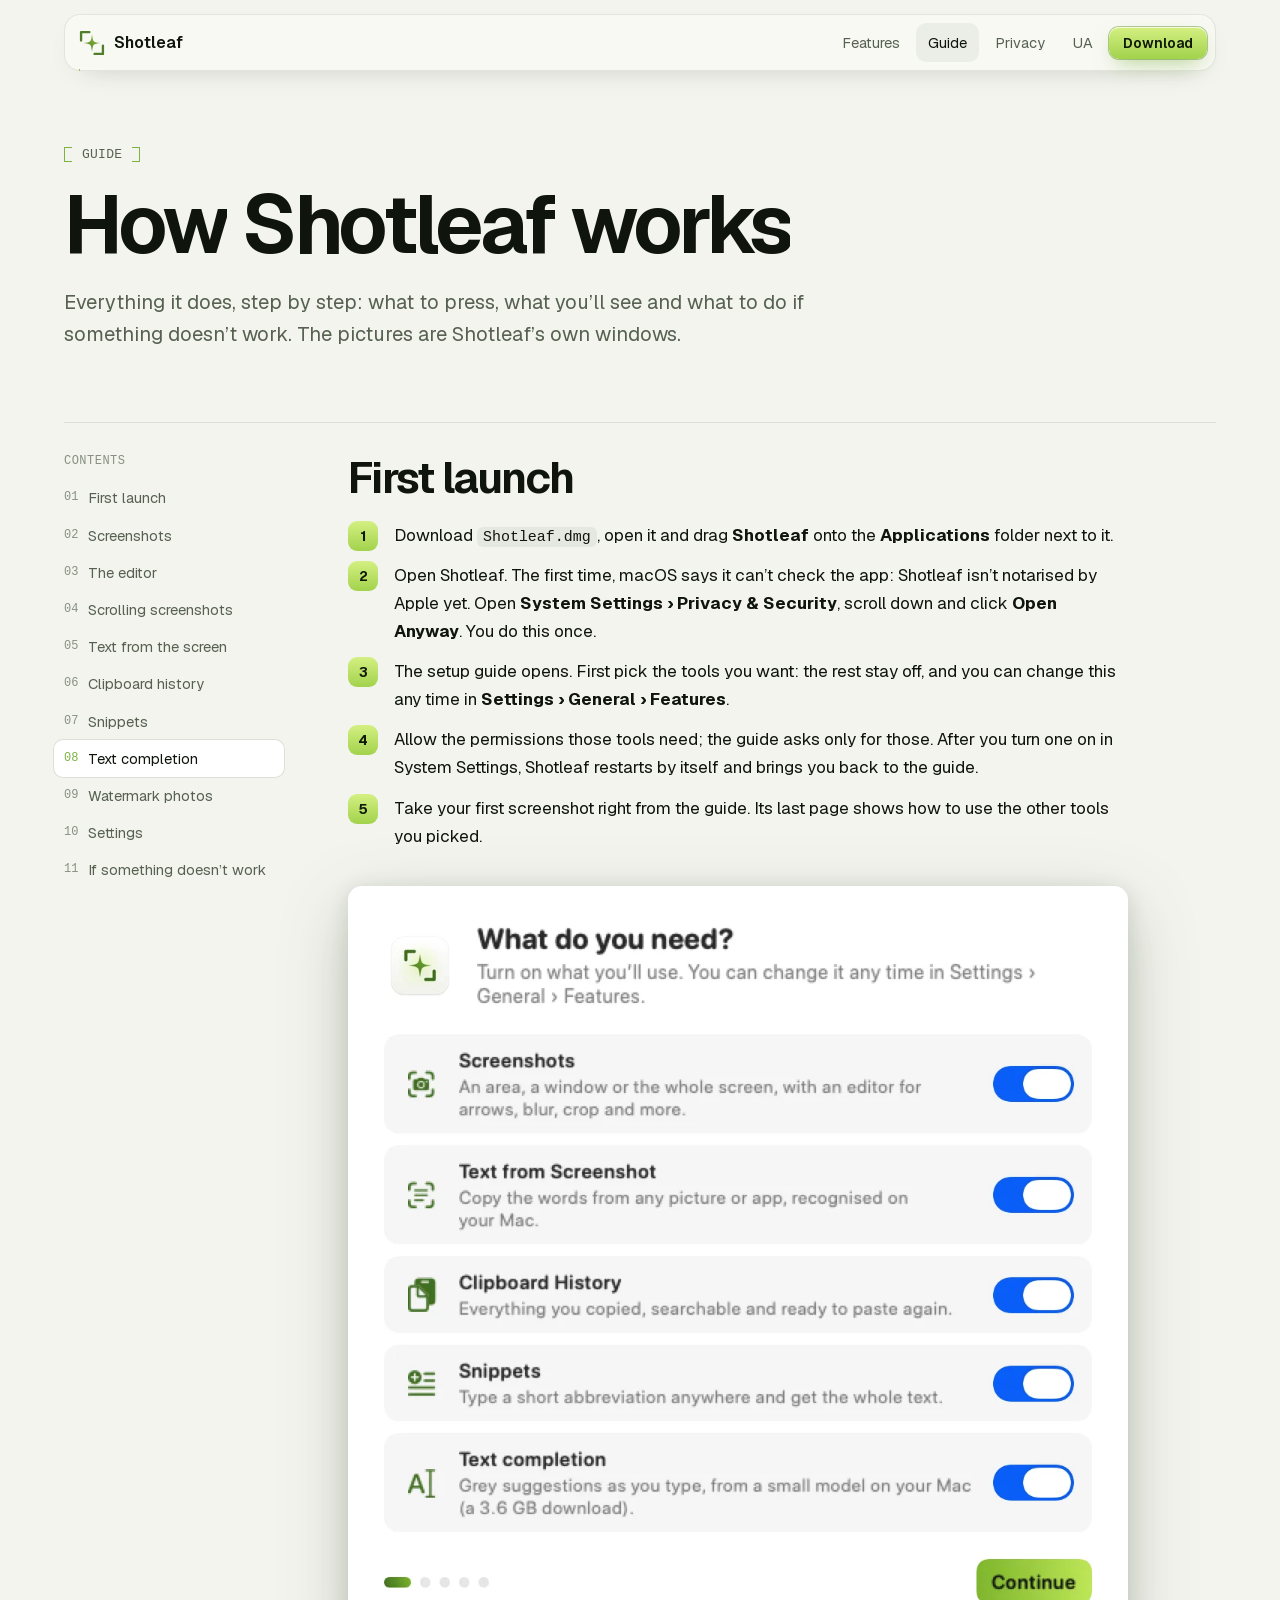
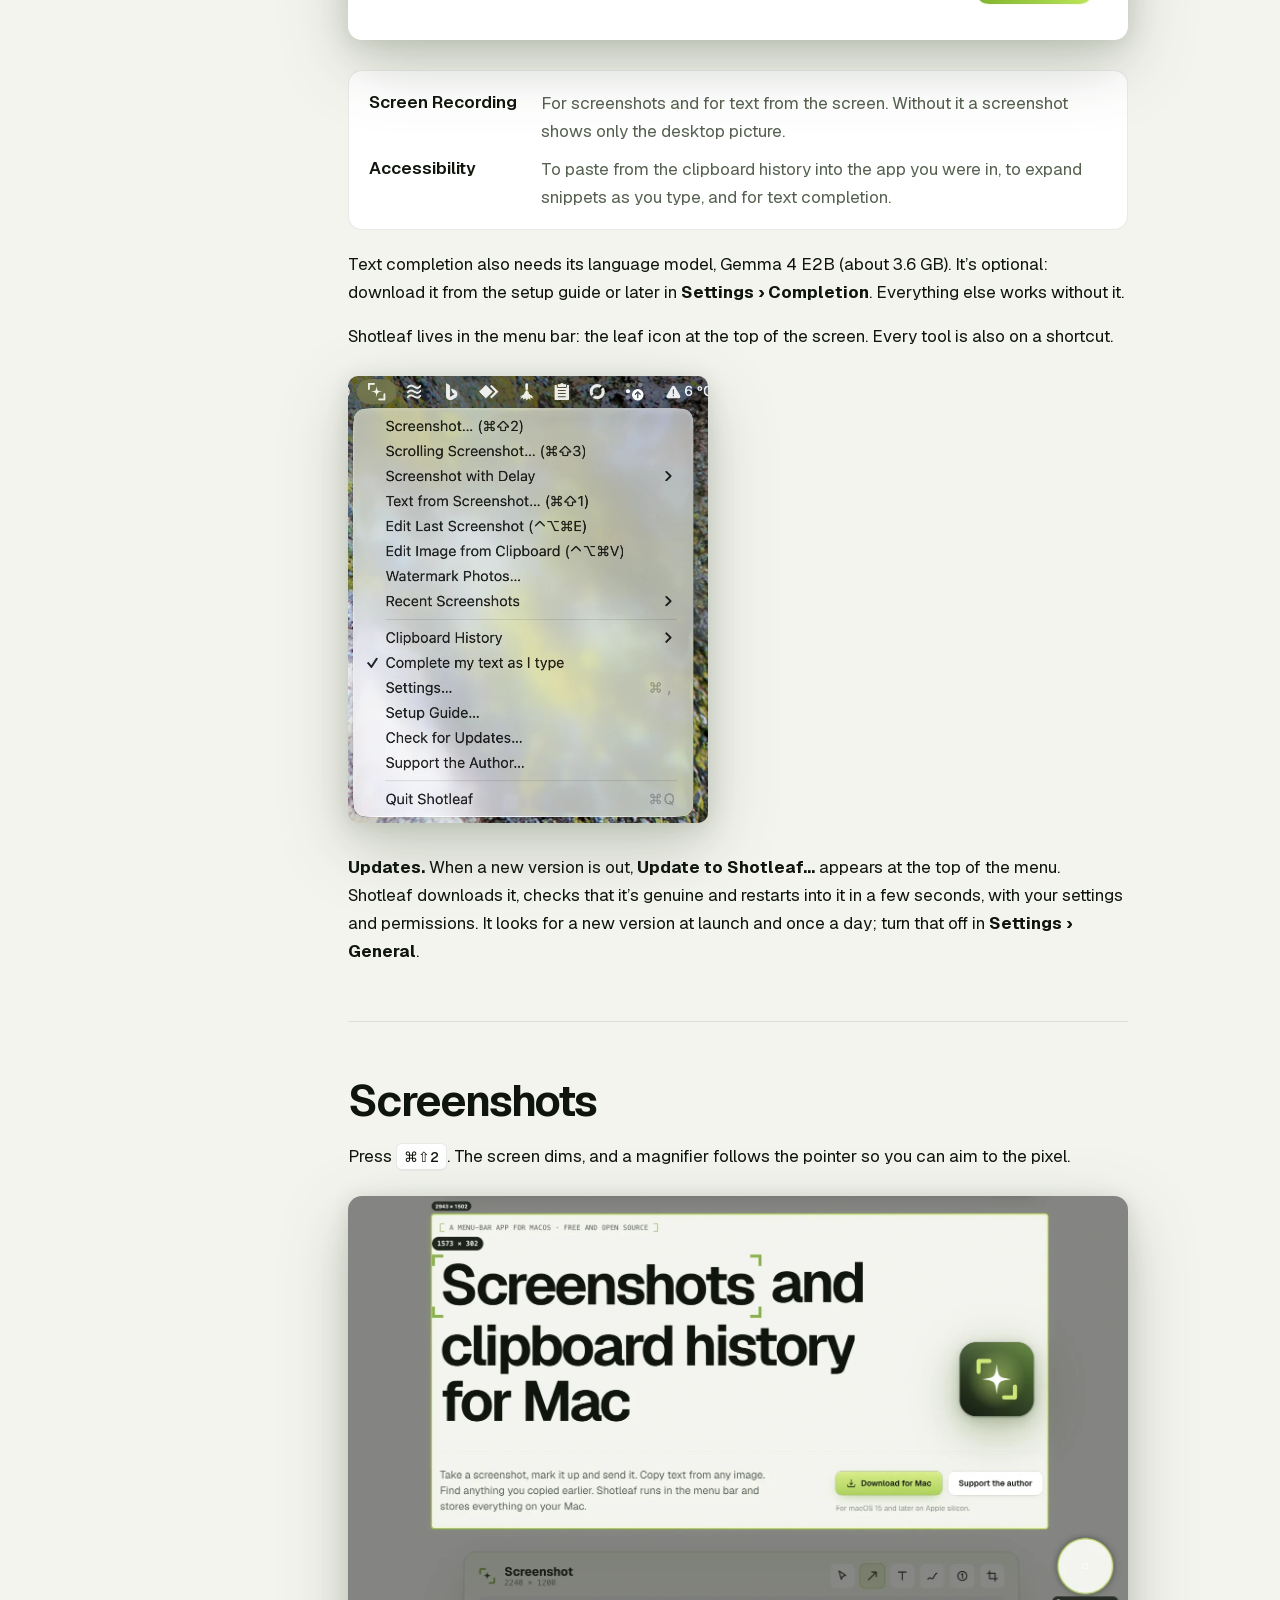
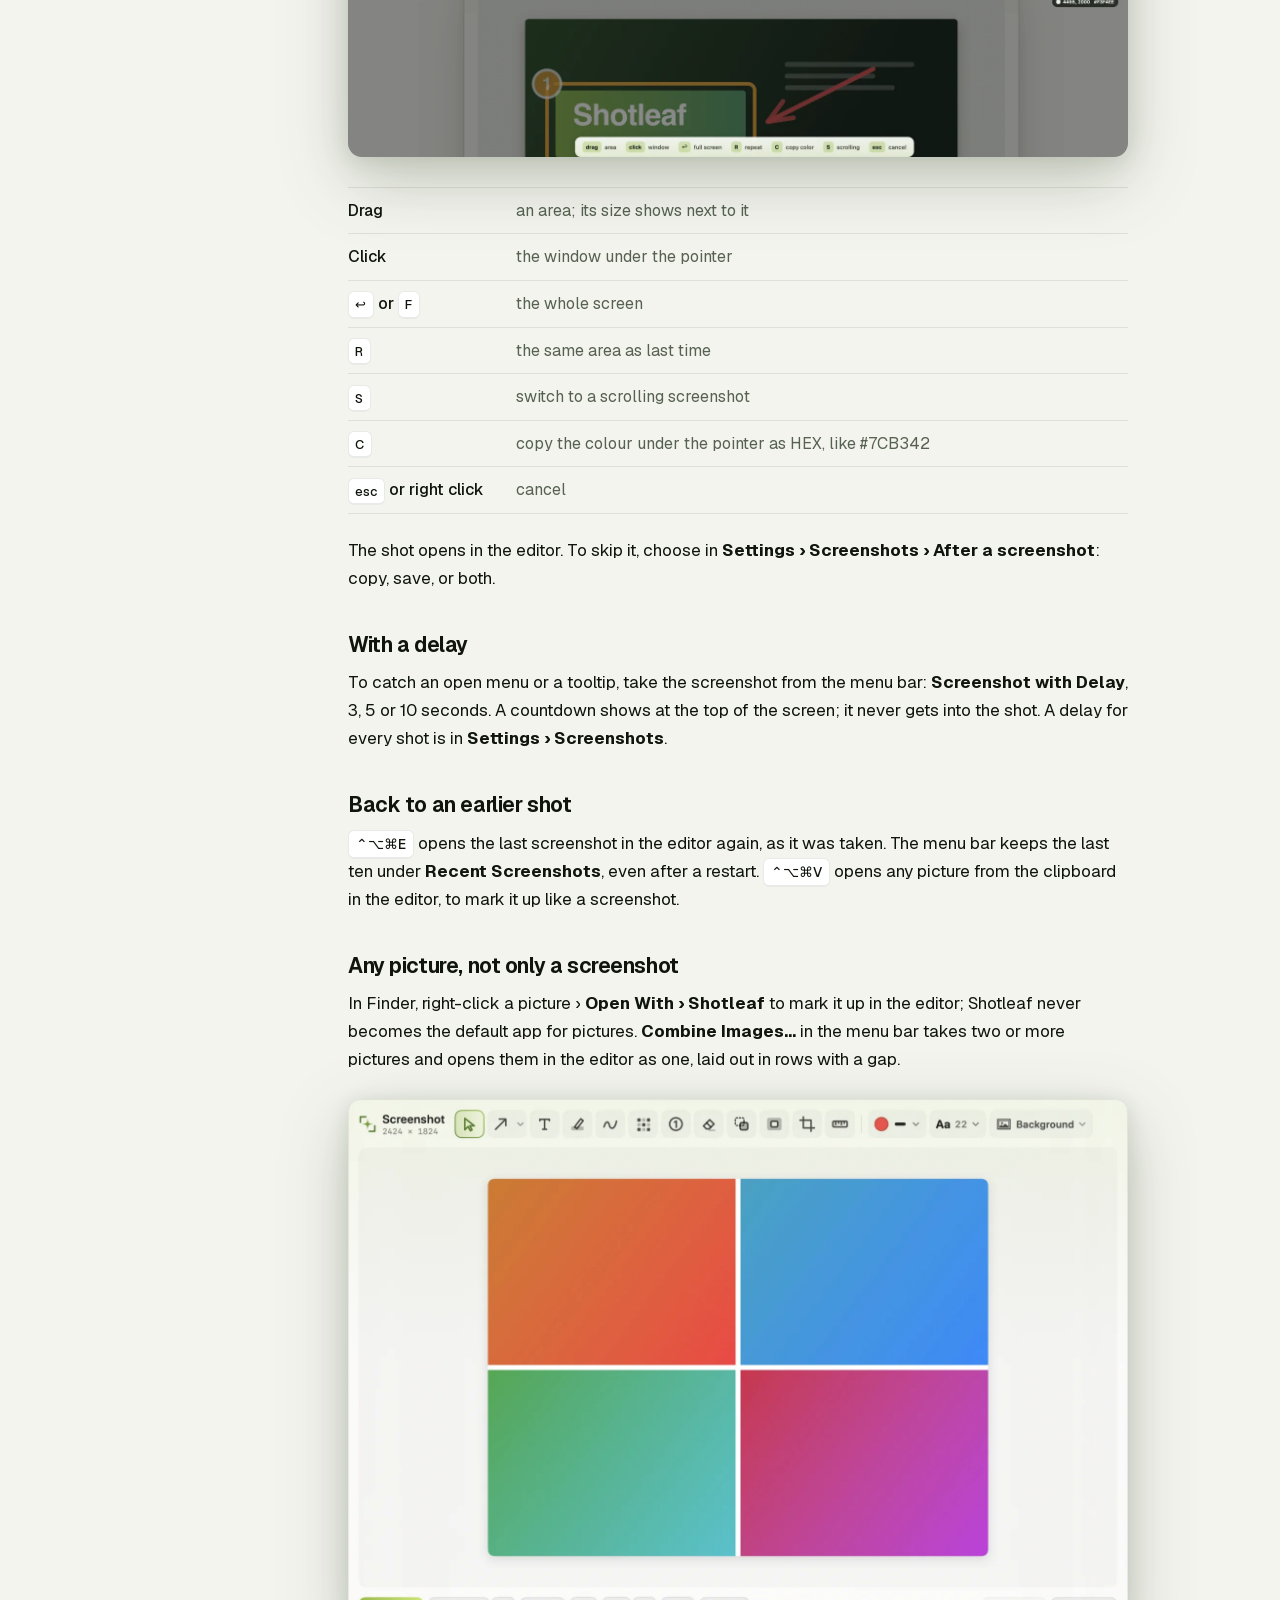
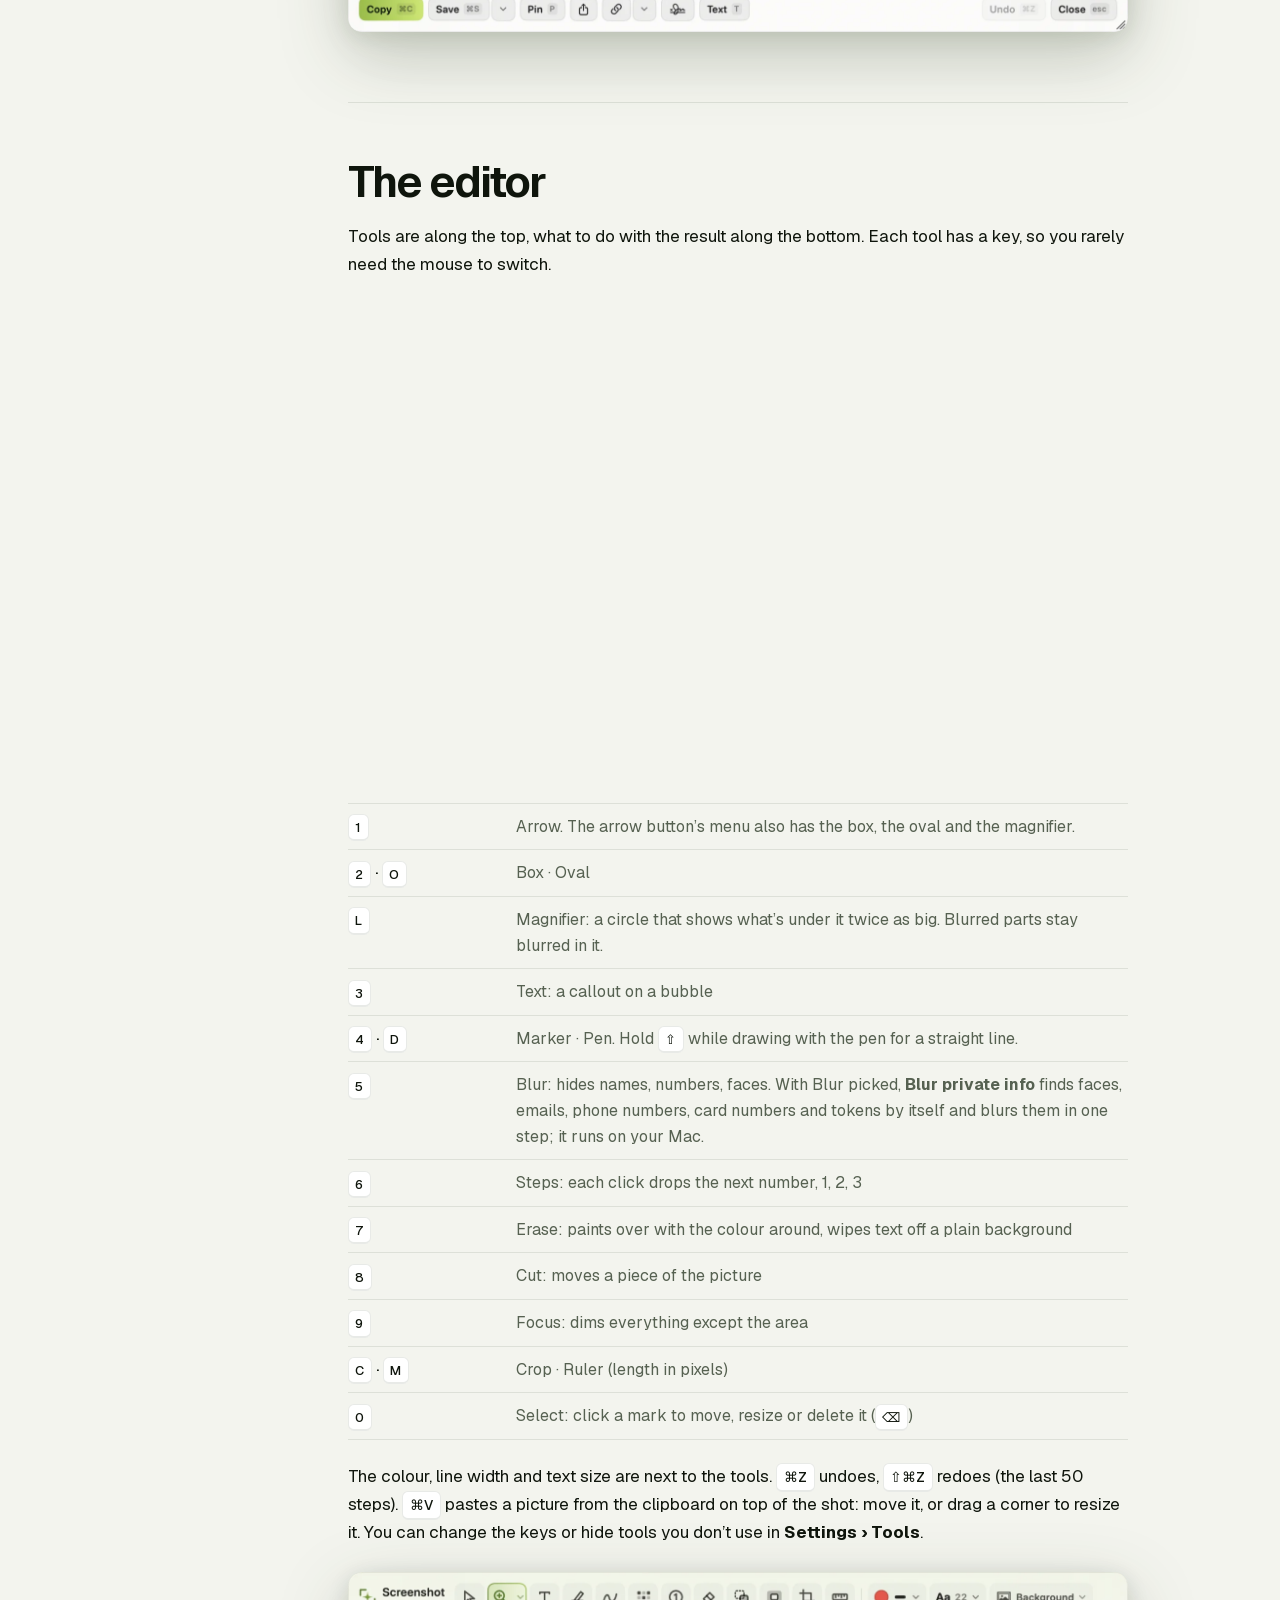
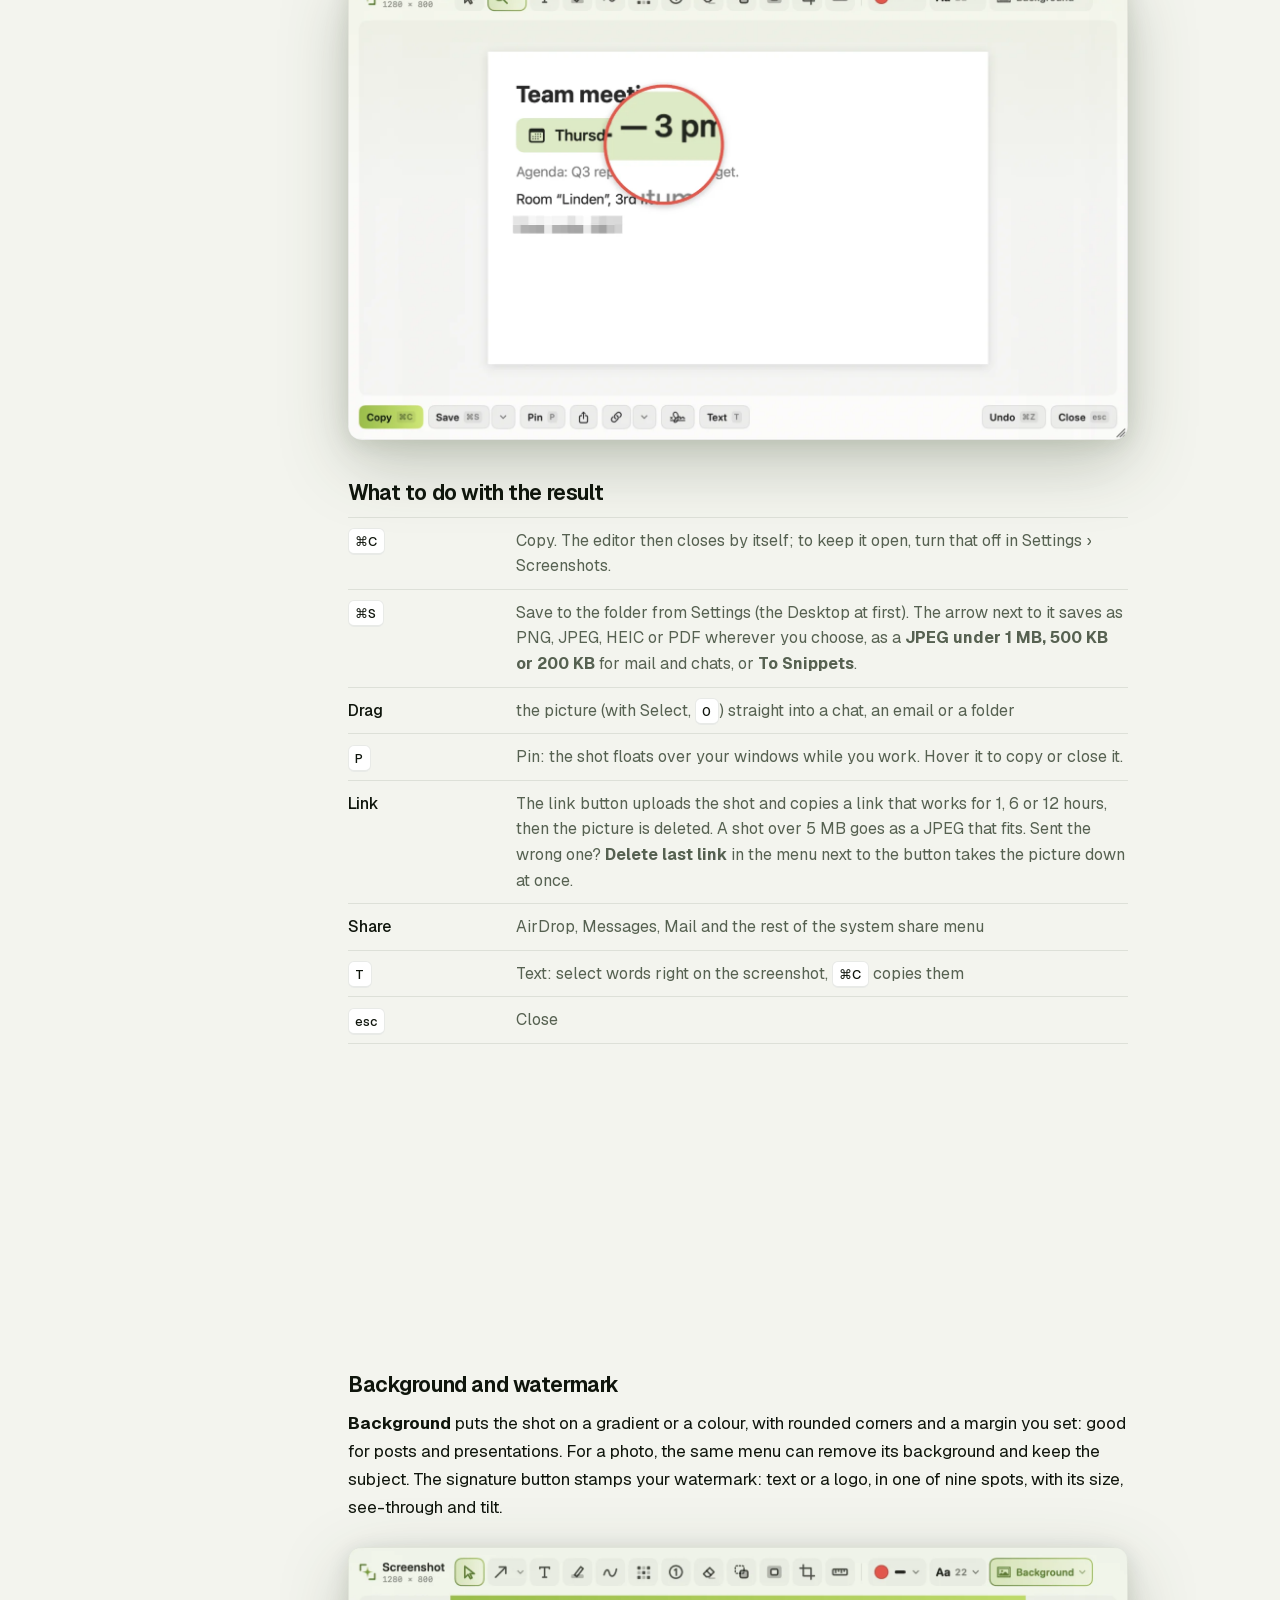
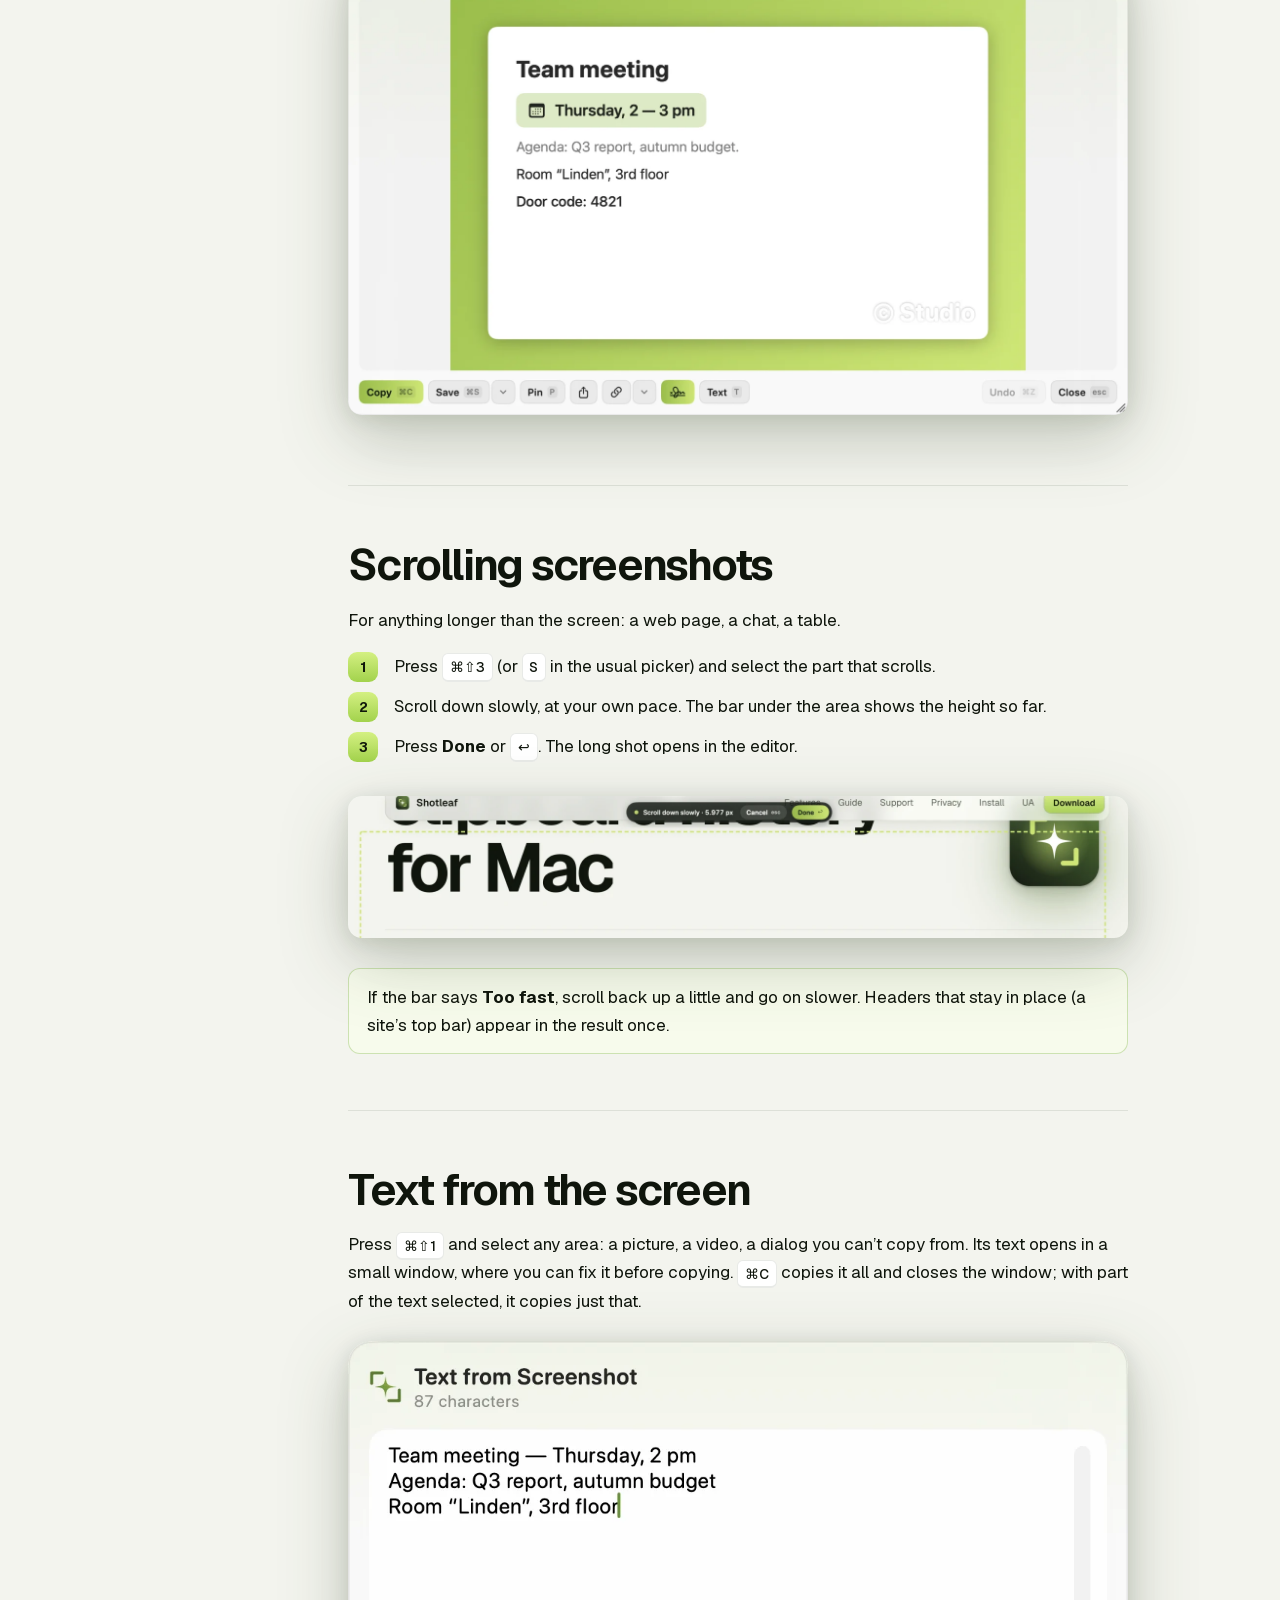
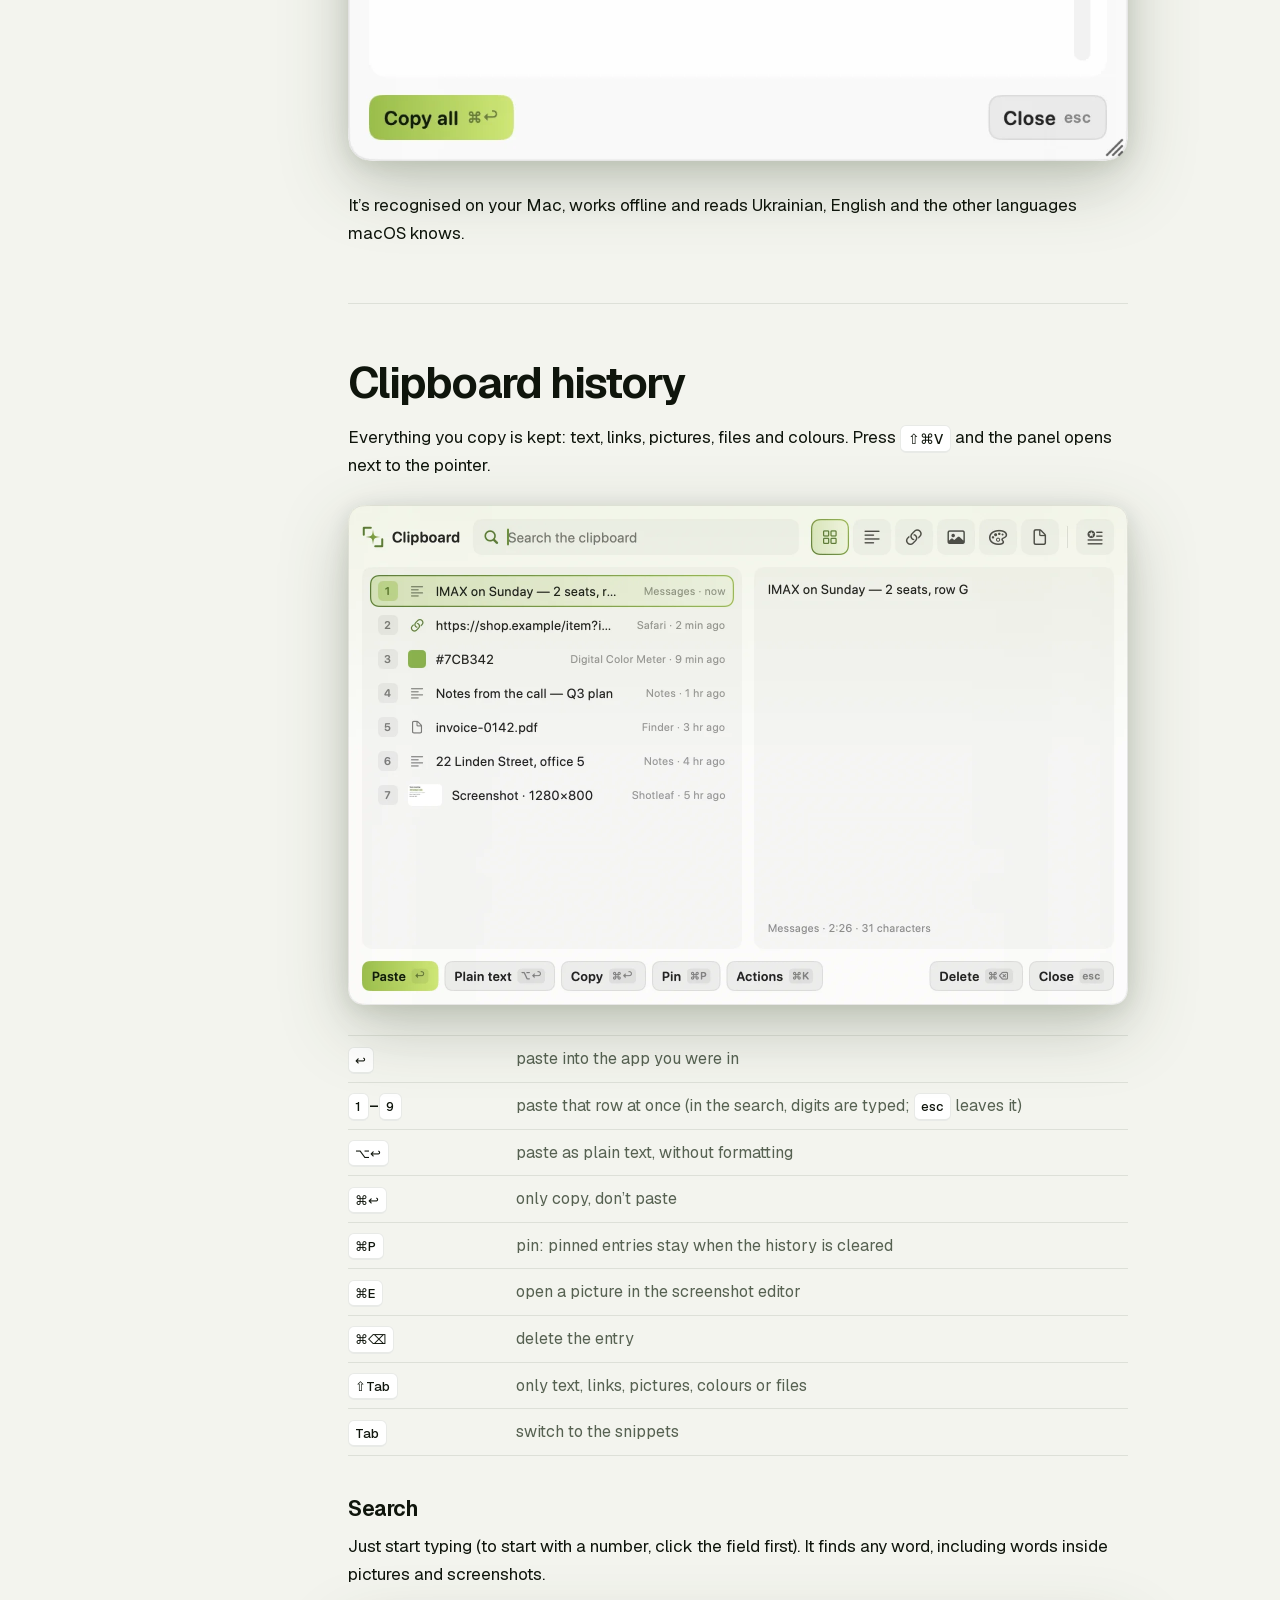
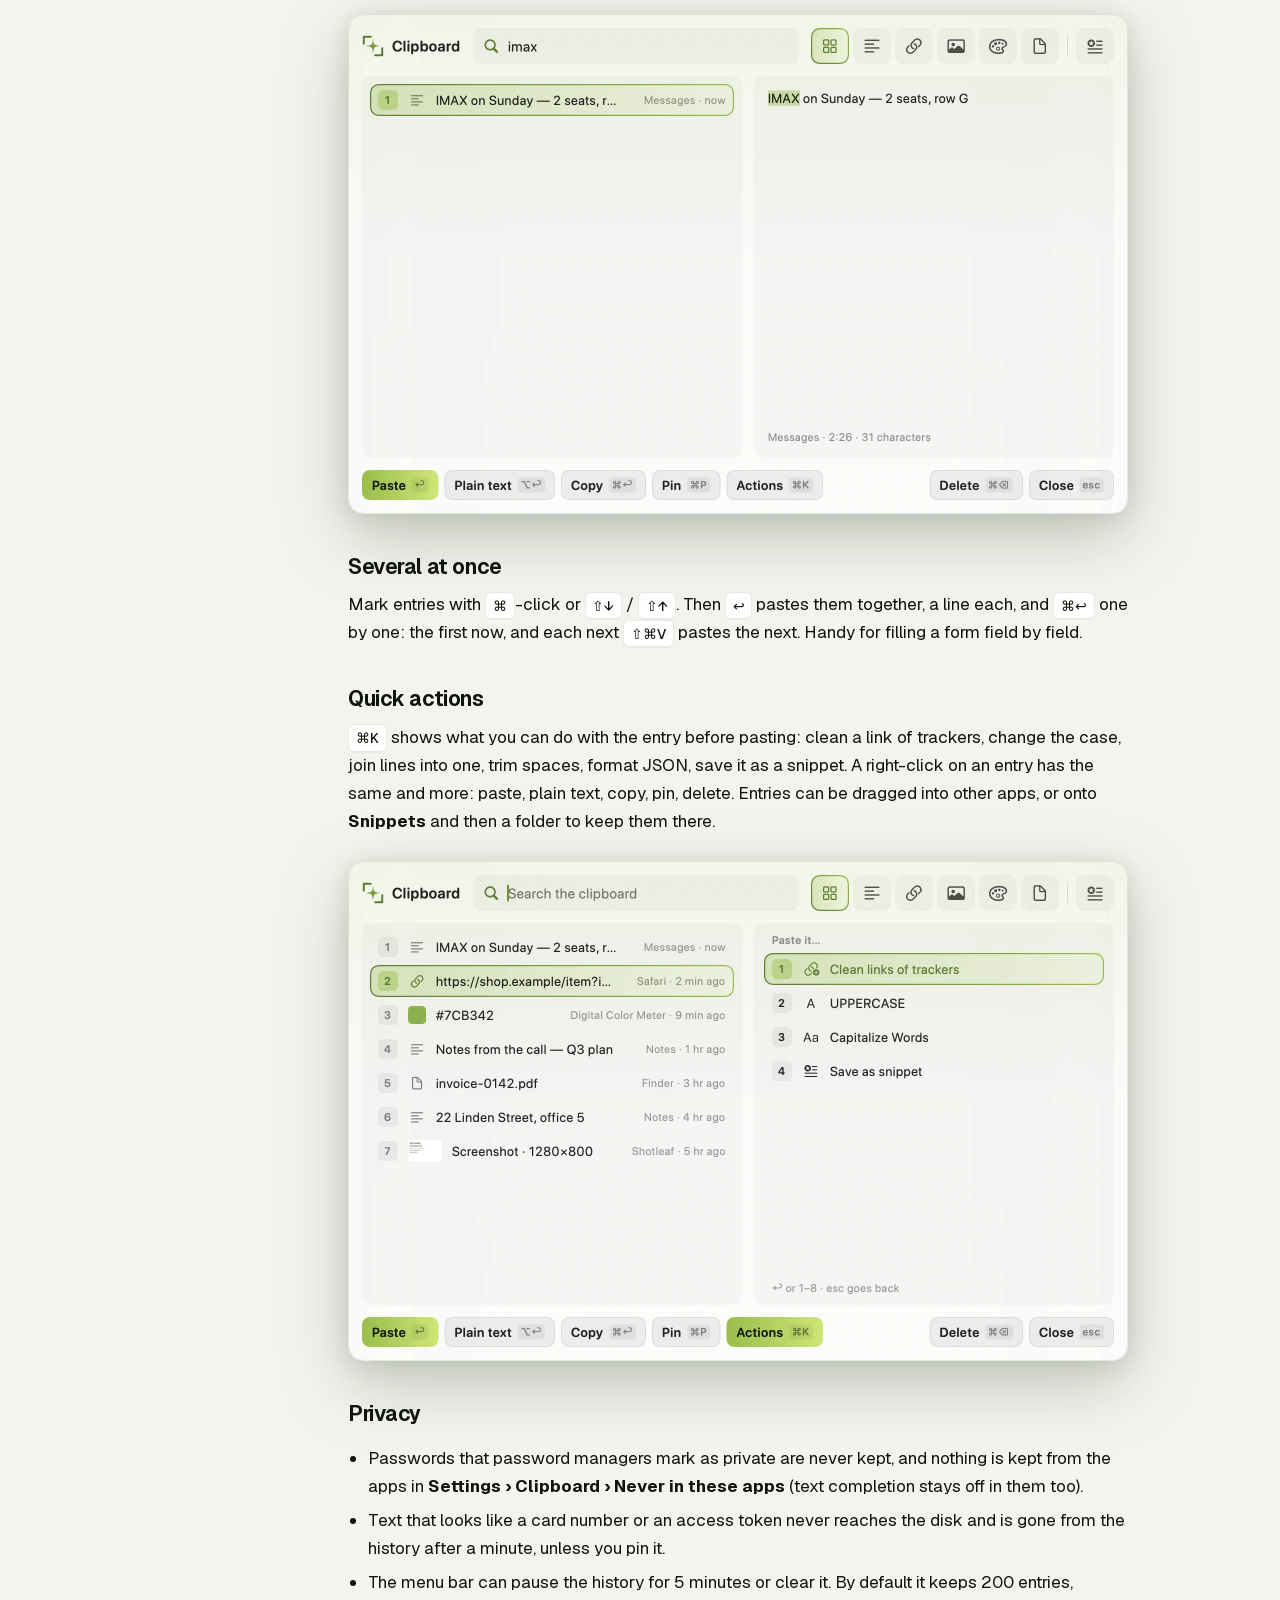
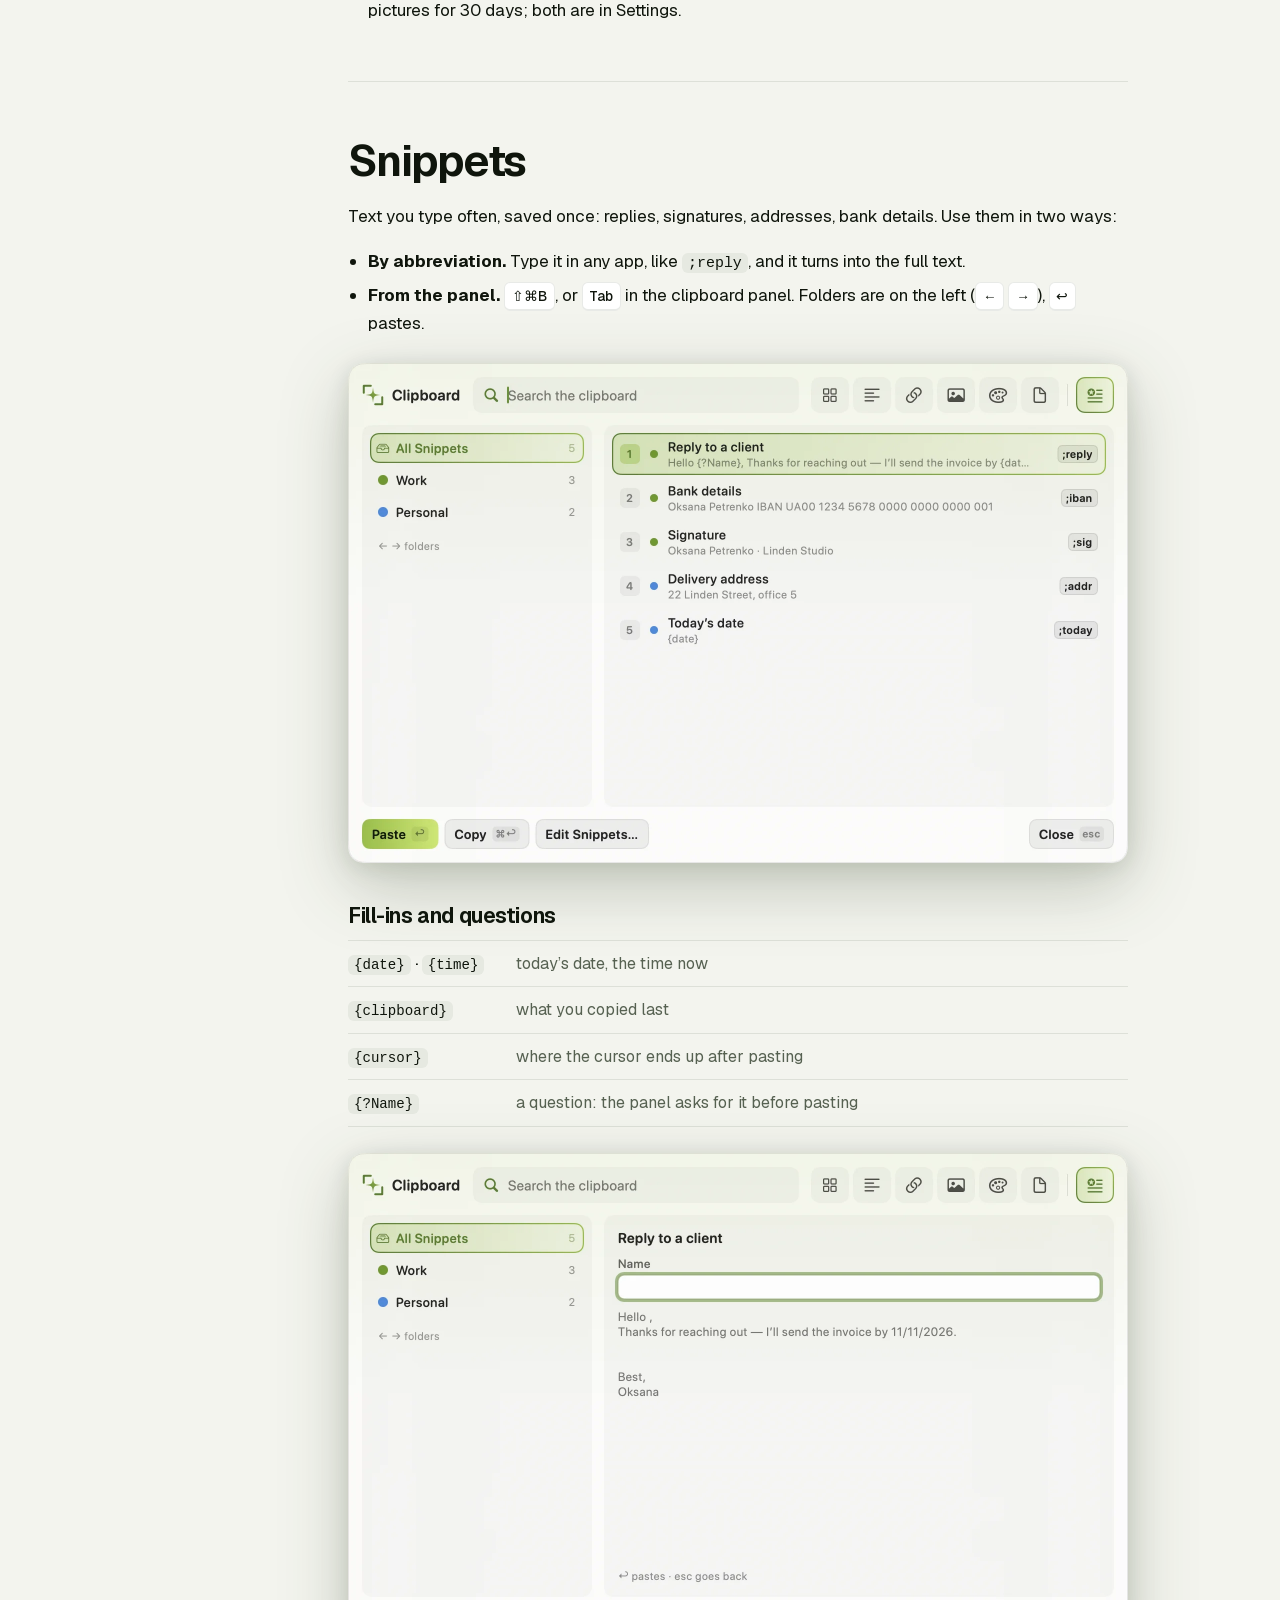
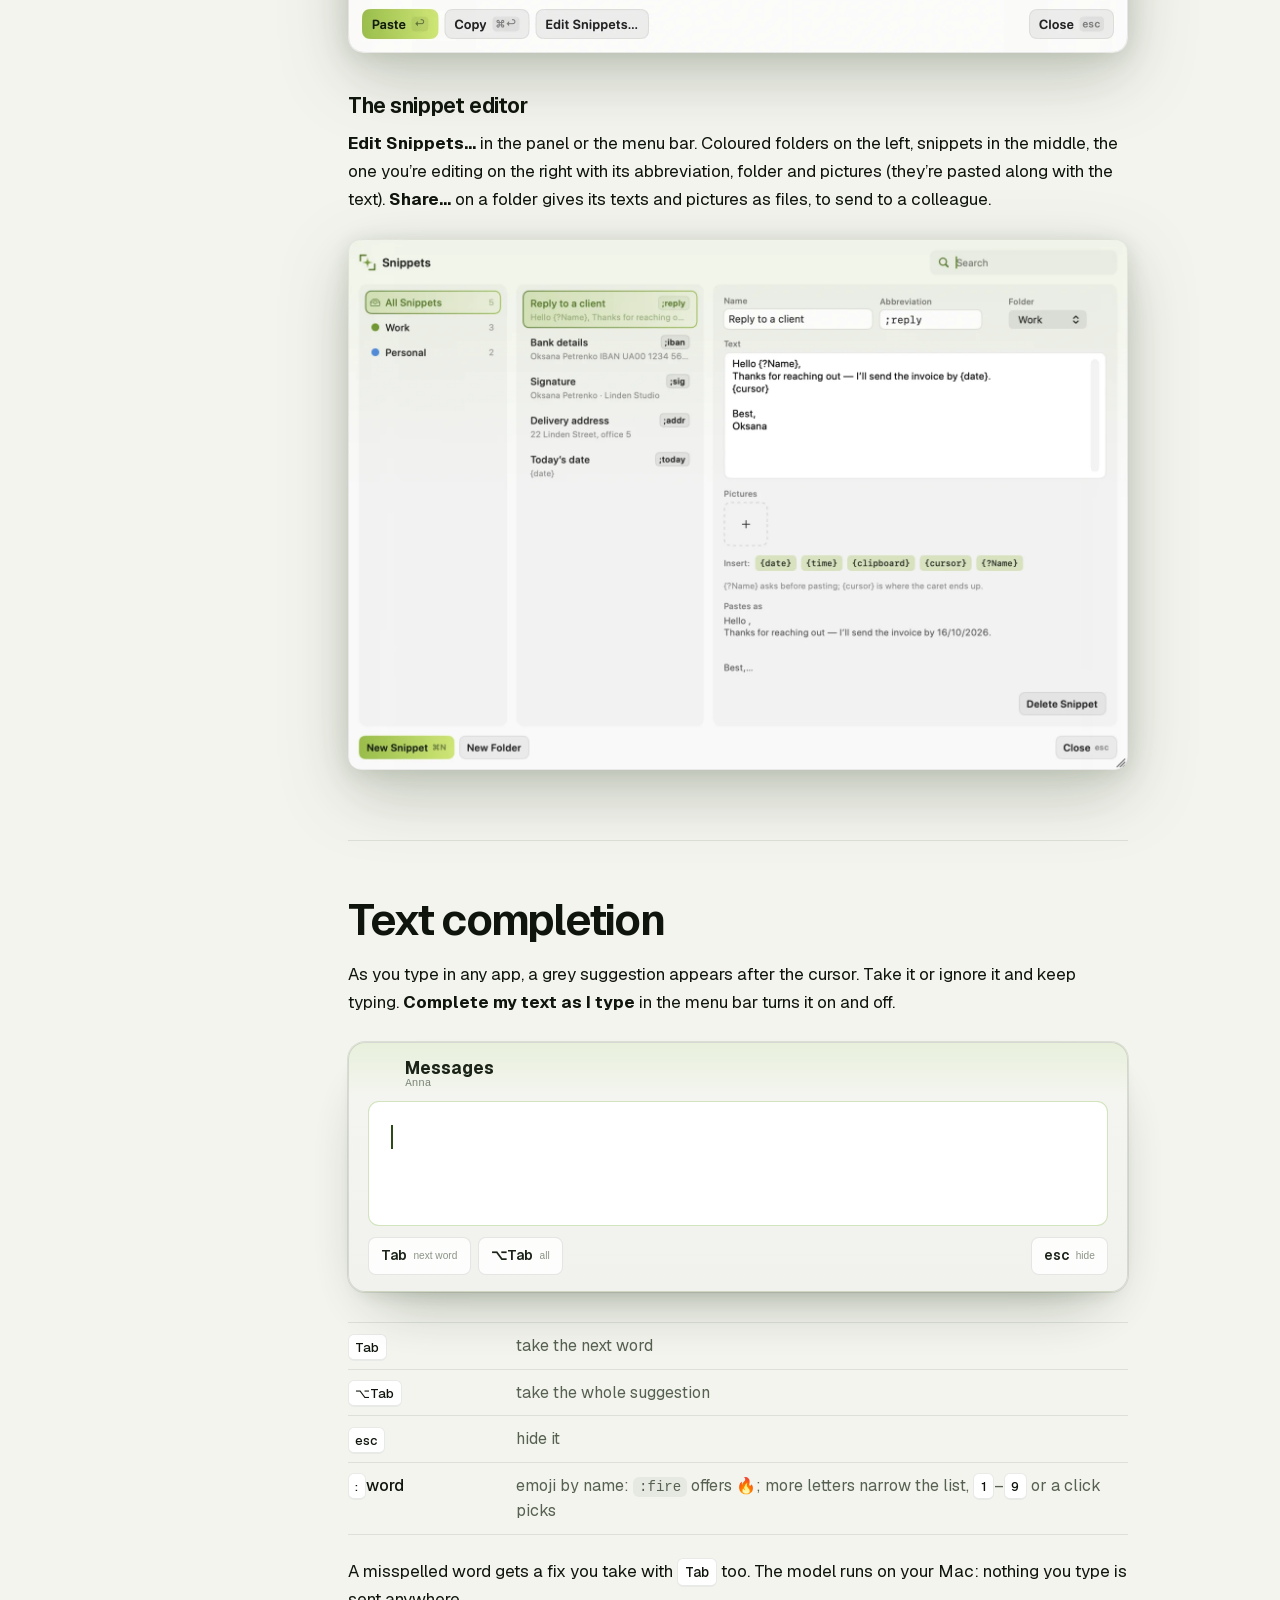
==== commit 89c1a79d: "Site and README: the author's other apps, Likhtar Home and Dropyk Co-Authored-By: Claude Opus 5.5 <n" ====
--- a/site/guide/index.html
+++ b/site/guide/index.html
@@ -17,7 +17,7 @@
 <link rel="alternate" hreflang="uk" href="../uk/guide/">
 <link rel="preload" href="../fonts/geist-latin.woff2" as="font" type="font/woff2" crossorigin>
 <link rel="preload" href="../fonts/geist-cyrillic.woff2" as="font" type="font/woff2" crossorigin>
-<link rel="stylesheet" href="../style.css?v=539e3364">
+<link rel="stylesheet" href="../style.css?v=173c0108">
 <script>document.documentElement.classList.add("js"); setTimeout(() => document.documentElement.classList.add("ready"), 2500);</script>
 </head>
 <body>
@@ -316,7 +316,7 @@
 <script src="../vendor/gsap.min.js" defer></script>
 <script src="../vendor/ScrollTrigger.min.js" defer></script>
 <script src="../vendor/lenis.min.js" defer></script>
-<script src="../motion.js?v=539e3364" defer></script>
-<script src="../mocks.js?v=539e3364" defer></script>
+<script src="../motion.js?v=173c0108" defer></script>
+<script src="../mocks.js?v=173c0108" defer></script>
 </body>
 </html>
--- a/site/style.css
+++ b/site/style.css
@@ -586,3 +586,19 @@
 .missing { text-align: center; padding-top: 22vh; }
 .missing img { border-radius: 22px; }
 .missing h1 { font-size: clamp(28px, 4vw, 40px); }
+
+/* From the same author: the other apps, each card warmed by its own colour */
+.kin .head { margin-top: 110px; }
+.kin-cards { display: grid; grid-template-columns: repeat(2, minmax(0, 1fr)); gap: 16px; }
+.kin-card { position: relative; display: grid; grid-template-columns: auto 1fr; gap: 8px 20px; align-items: center; padding: 26px 56px 26px 26px; border-radius: 22px;
+  background: radial-gradient(90% 120% at 0% 0%, rgba(var(--tone), .16), transparent 60%), var(--card); border: 1px solid var(--edge); color: var(--text);
+  transition: transform .2s, border-color .2s, box-shadow .2s; }
+.kin-card:hover, .kin-card:focus-visible { transform: translateY(-2px); border-color: rgba(var(--tone), .6); box-shadow: 0 20px 44px -24px rgba(var(--tone), .7); }
+.kin-card img { grid-row: span 2; width: 64px; height: 64px; border-radius: 15px; }
+.kin-card b { display: block; font-weight: 600; font-size: 20px; letter-spacing: -.02em; margin-bottom: 4px; }
+.kin-card small { color: var(--muted); font-size: 15px; }
+.kin-tag { justify-self: start; font: 500 12px/1 var(--mono); font-style: normal; text-transform: uppercase; letter-spacing: .02em; color: var(--muted); }
+.kin-arrow { position: absolute; right: 22px; top: 22px; width: 20px; height: 20px; color: rgb(var(--tone)); transition: transform .2s; }
+.kin-card:hover .kin-arrow { transform: translate(2px, -2px); }
+@media (max-width: 760px) { .kin-cards { grid-template-columns: 1fr; } .kin-card { align-items: start; } }
+.kin { margin-bottom: 70px; }
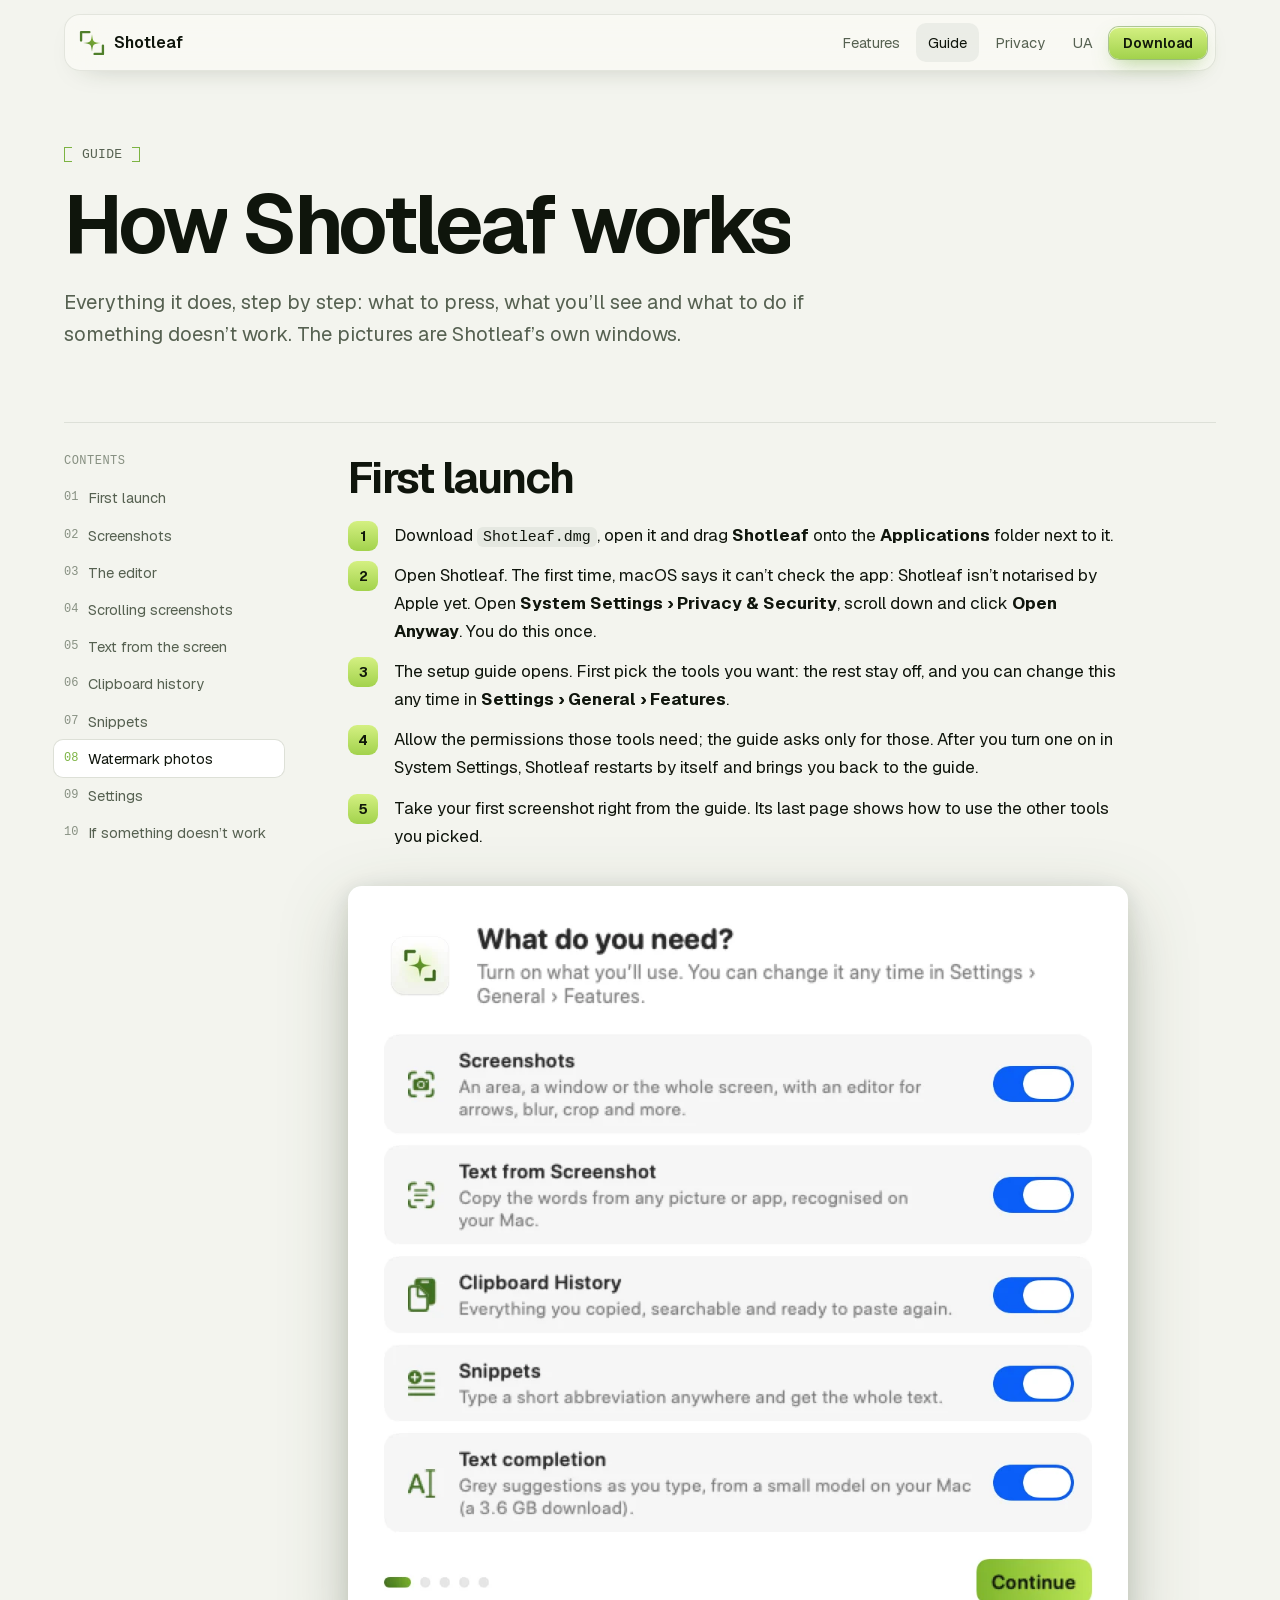
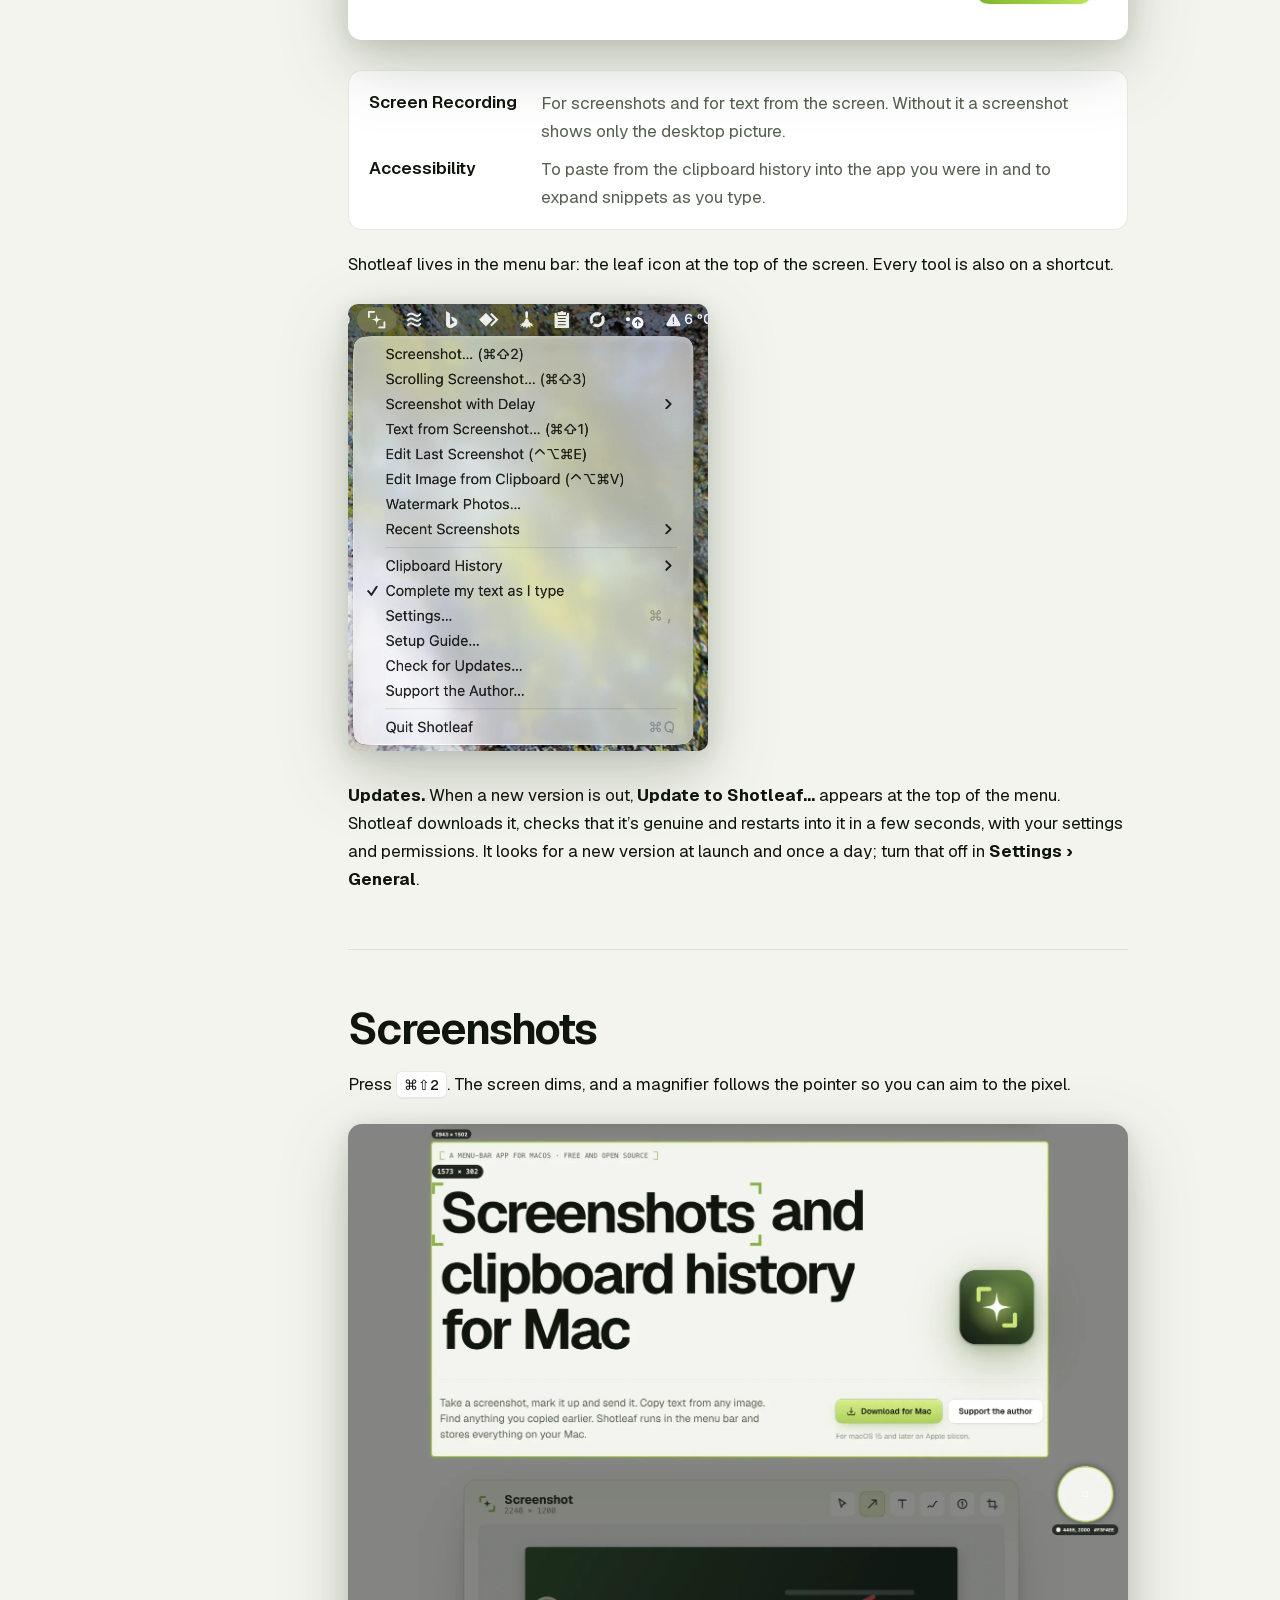
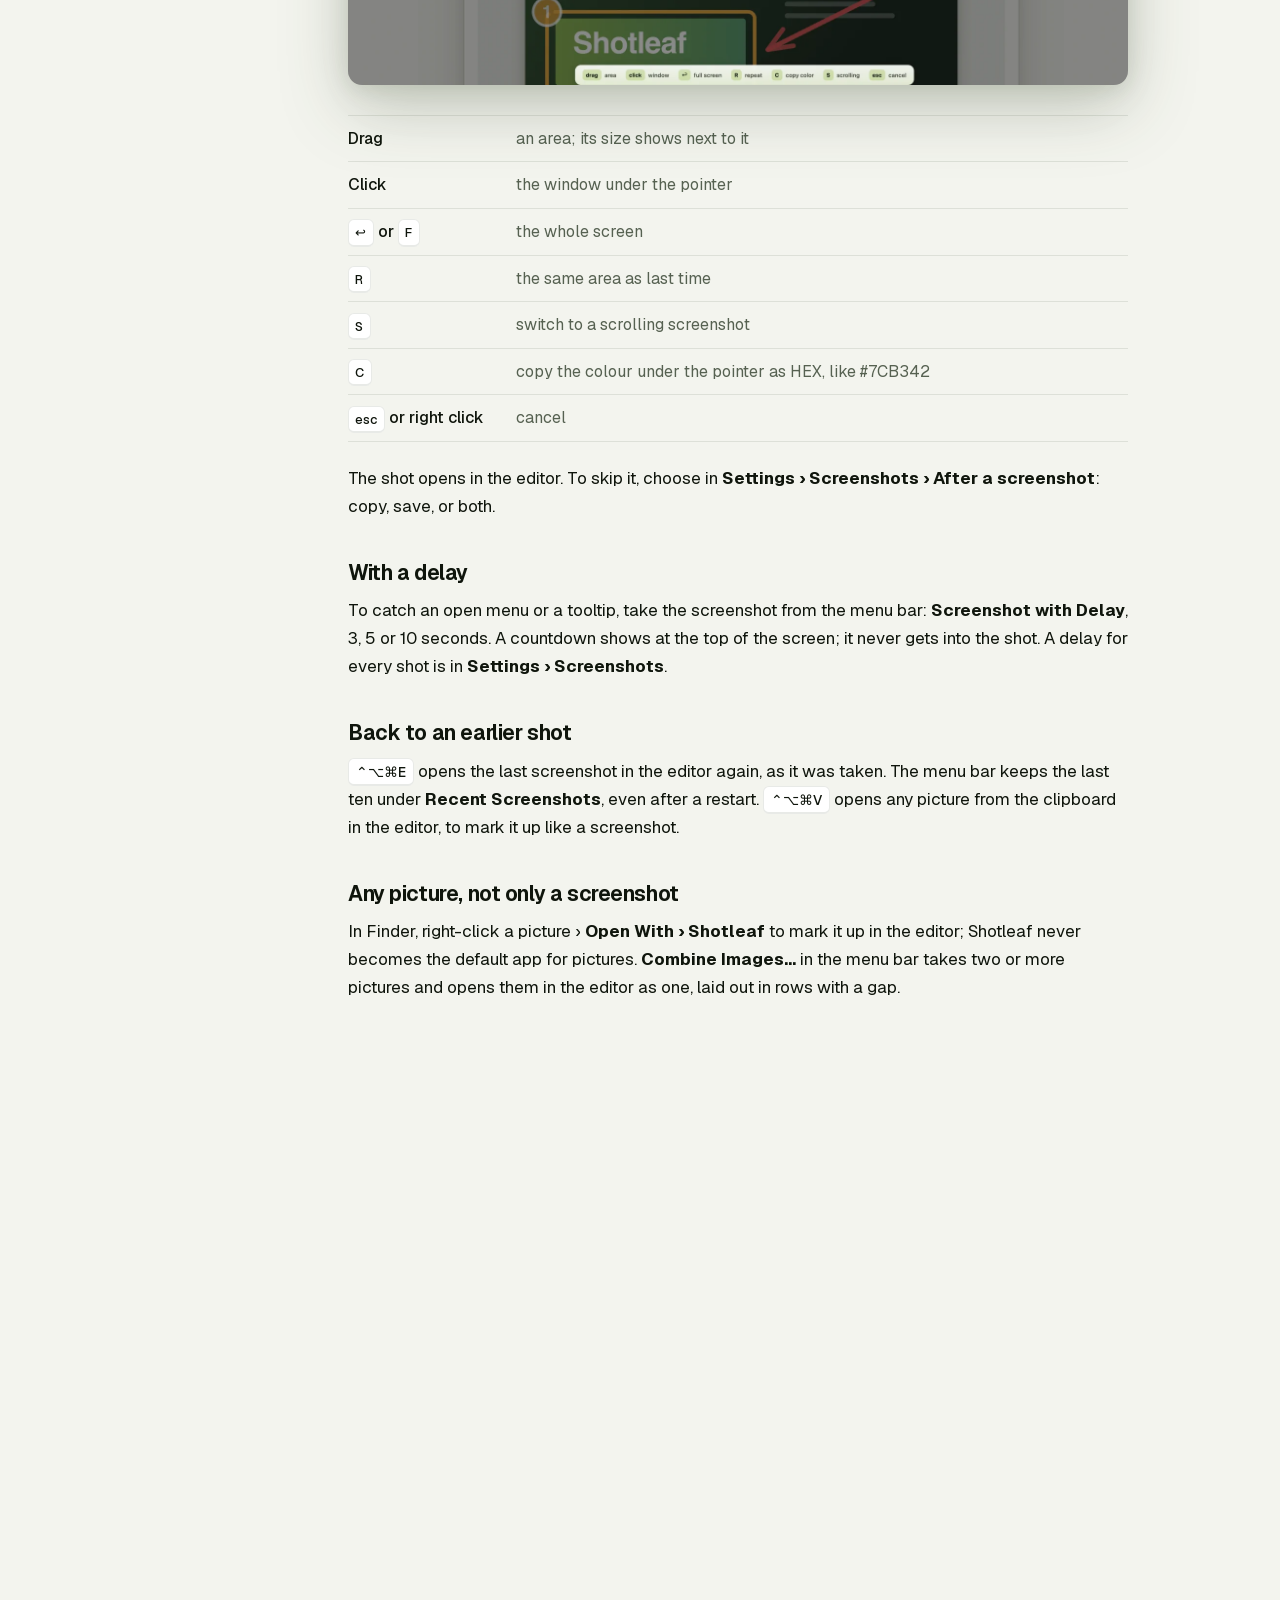
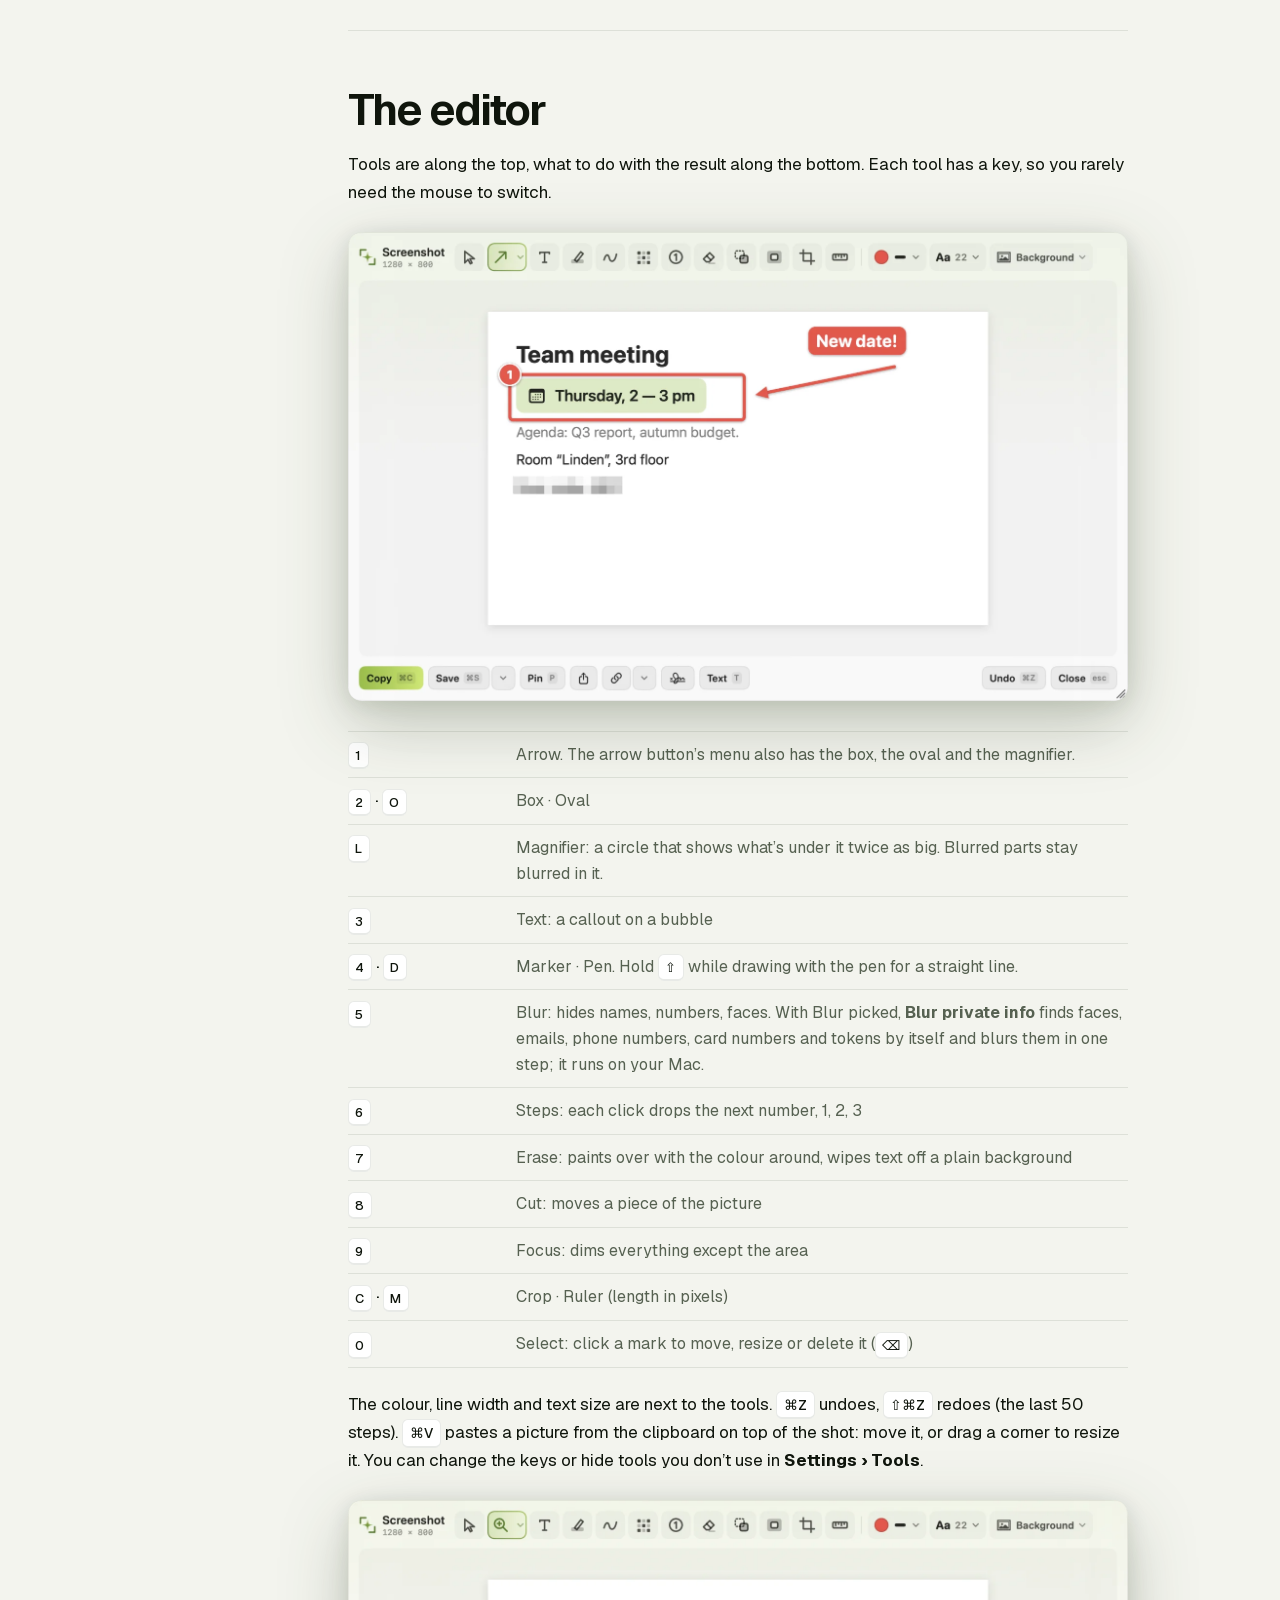
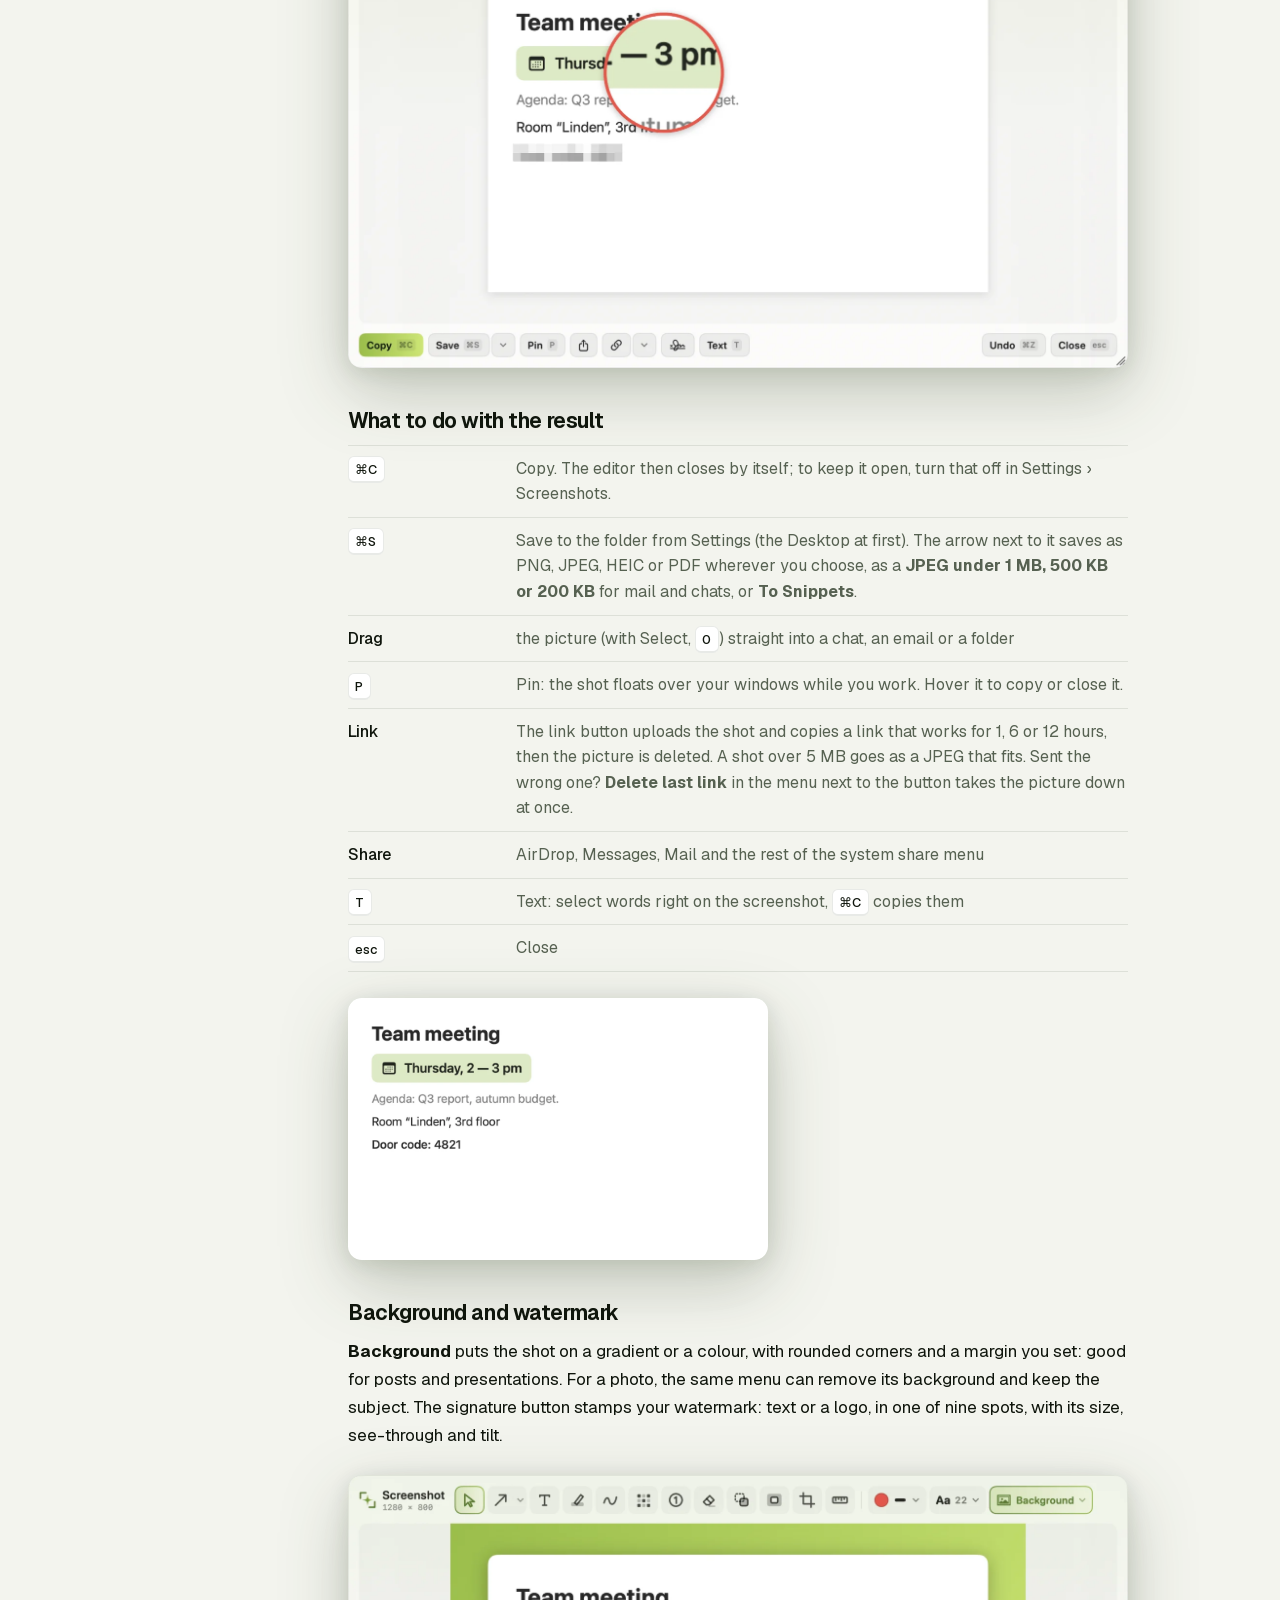
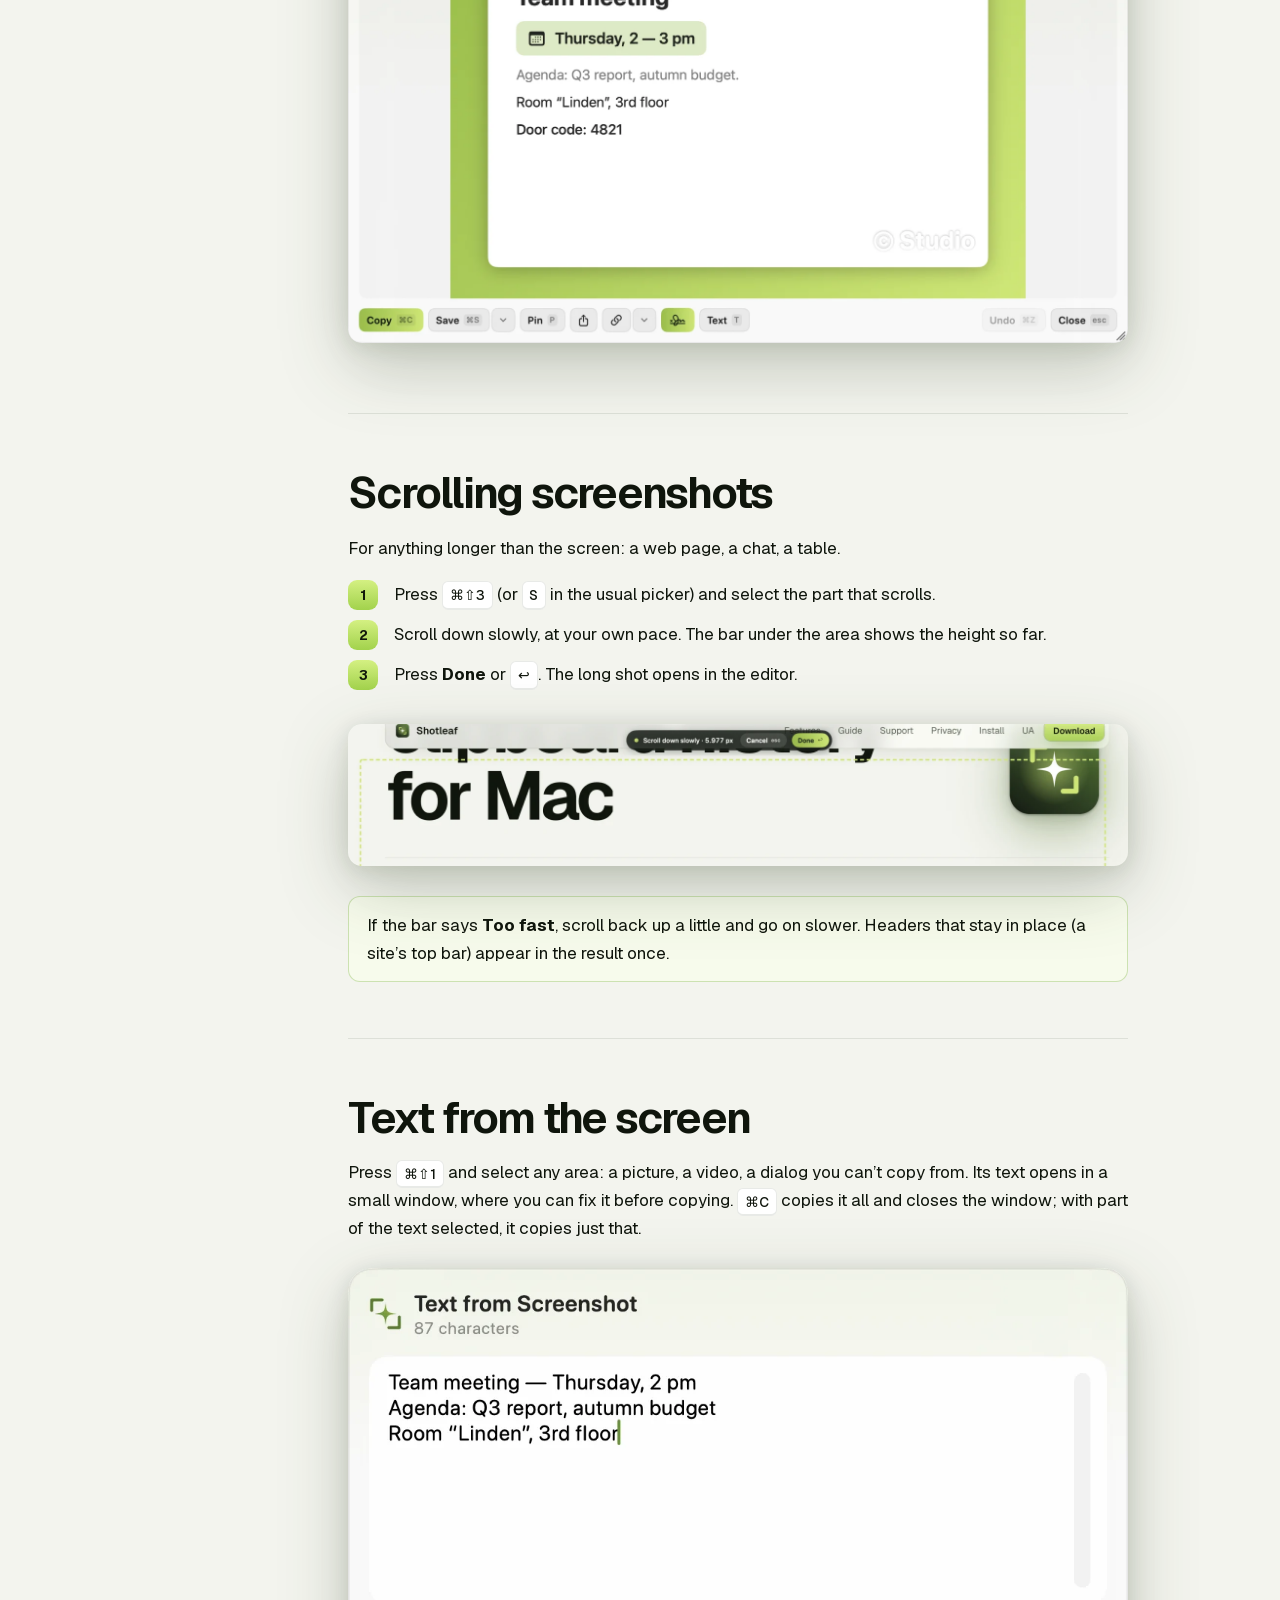
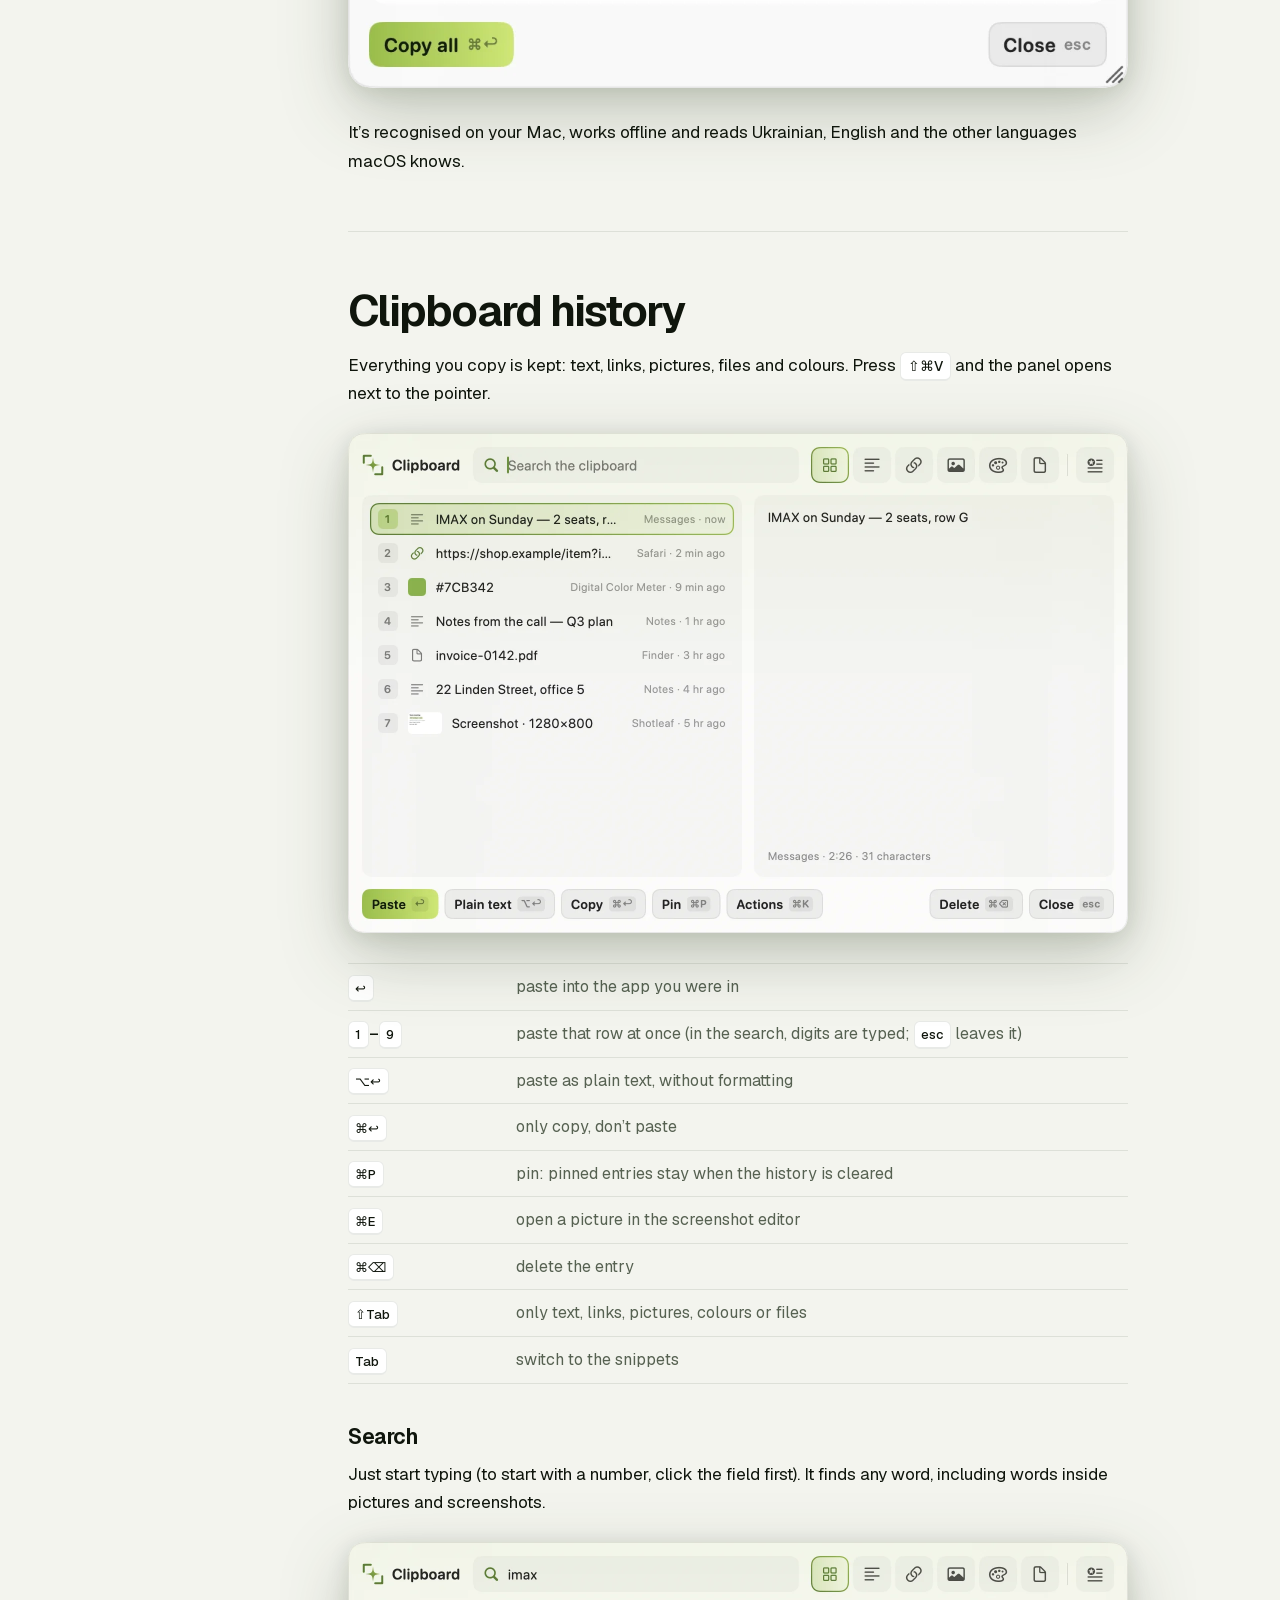
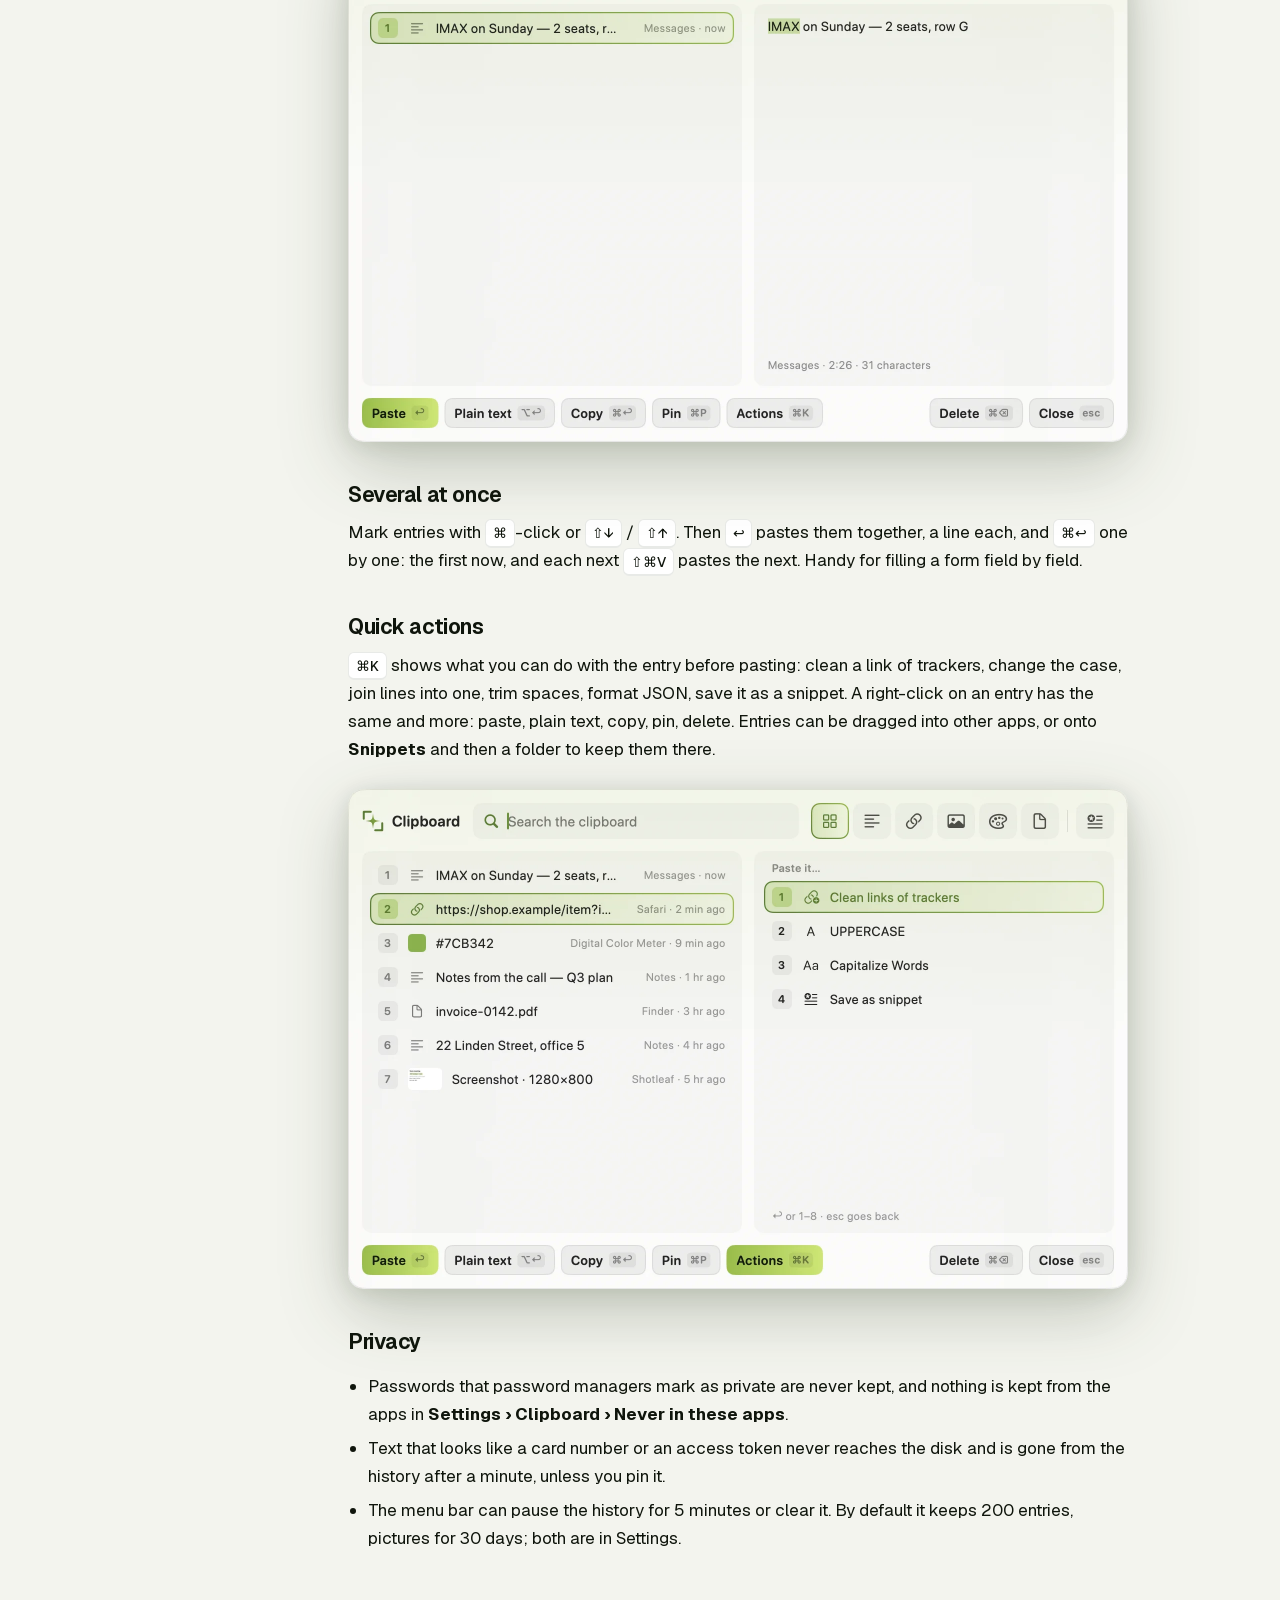
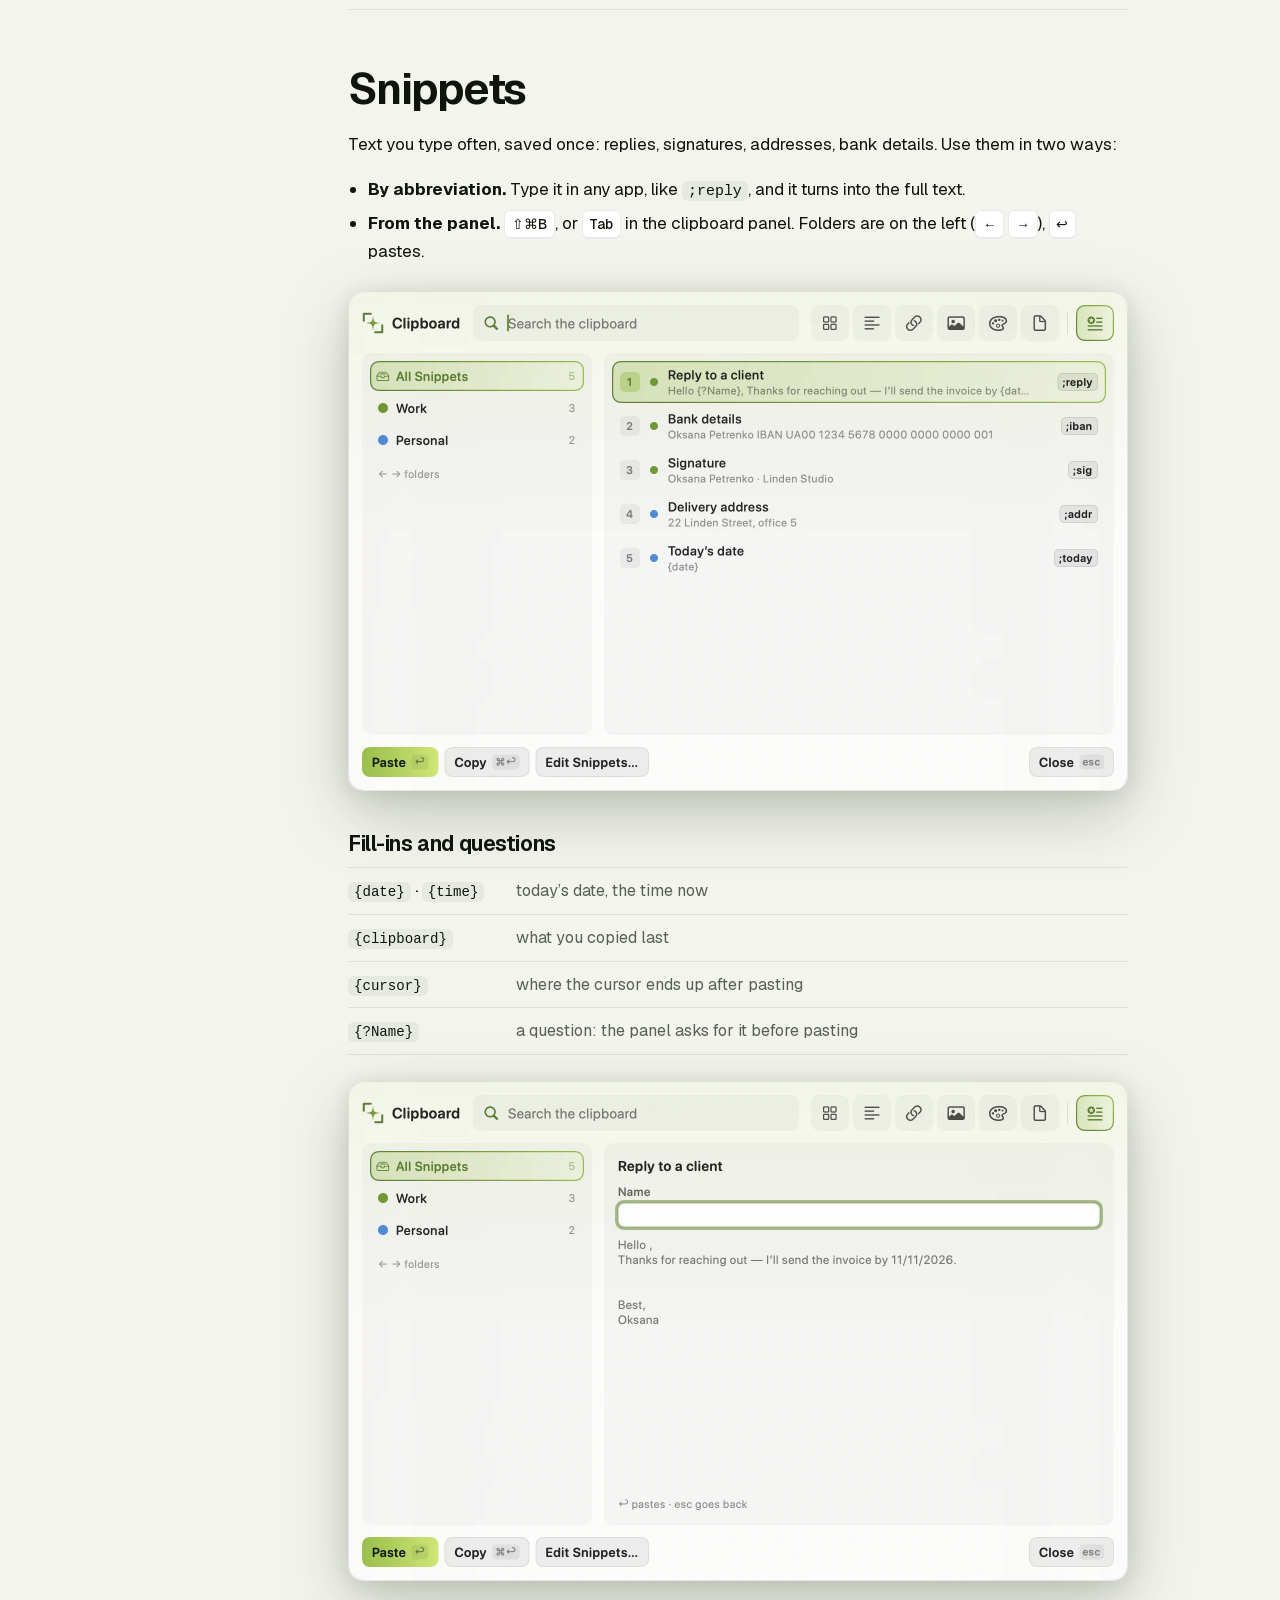
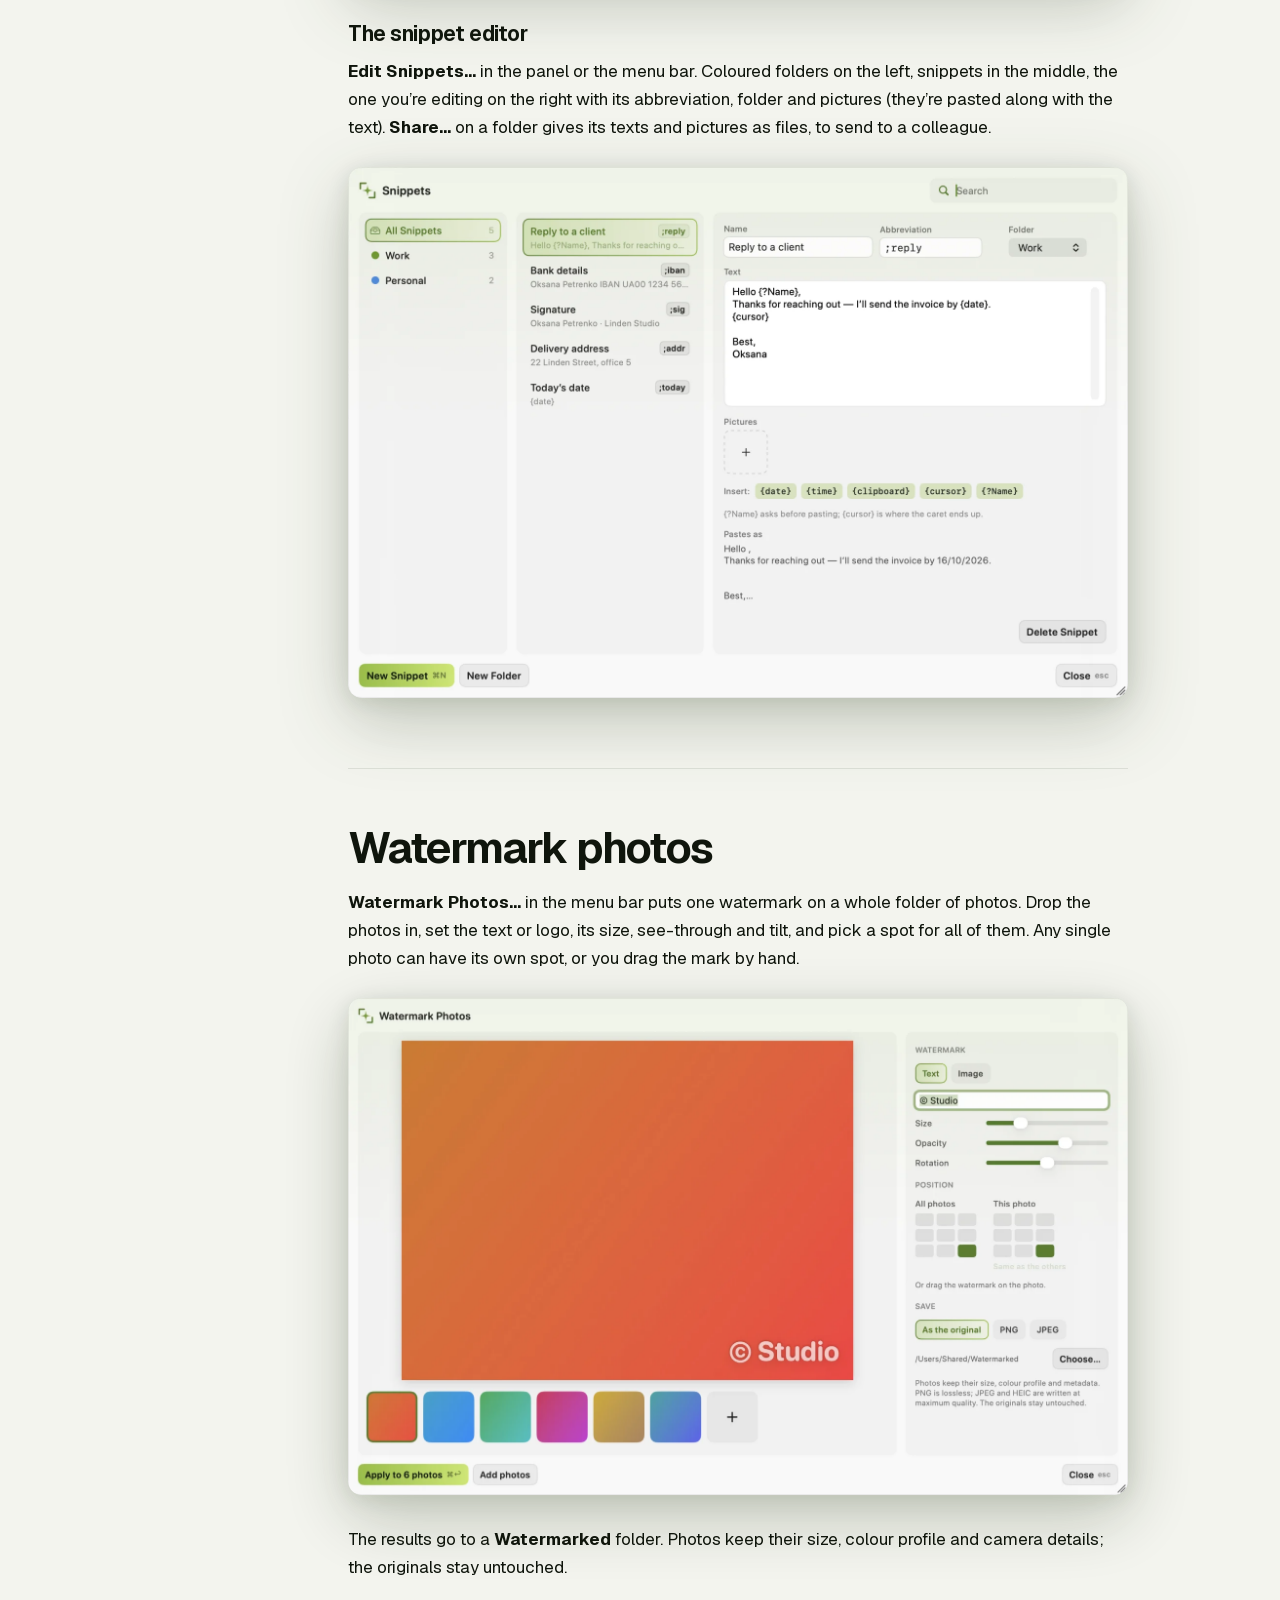
==== commit 266edbbd: "Remove text completion: no model, no MLX, no third-party libraries left The owner didn't use it, its" ====
--- a/site/guide/index.html
+++ b/site/guide/index.html
@@ -5,7 +5,7 @@
 <meta name="viewport" content="width=device-width, initial-scale=1">
 <meta name="color-scheme" content="light">
 <title>Guide — Shotleaf</title>
-<meta name="description" content="How to use Shotleaf: screenshots, text from the screen, clipboard history, snippets, text completion and settings, step by step.">
+<meta name="description" content="How to use Shotleaf: screenshots, text from the screen, clipboard history, snippets and settings, step by step.">
 <meta property="og:type" content="article">
 <meta property="og:url" content="https://shotleaf.syvyj.dev/guide/">
 <meta property="og:title" content="Shotleaf guide">
@@ -17,7 +17,7 @@
 <link rel="alternate" hreflang="uk" href="../uk/guide/">
 <link rel="preload" href="../fonts/geist-latin.woff2" as="font" type="font/woff2" crossorigin>
 <link rel="preload" href="../fonts/geist-cyrillic.woff2" as="font" type="font/woff2" crossorigin>
-<link rel="stylesheet" href="../style.css?v=173c0108">
+<link rel="stylesheet" href="../style.css?v=26eb7385">
 <script>document.documentElement.classList.add("js"); setTimeout(() => document.documentElement.classList.add("ready"), 2500);</script>
 </head>
 <body>
@@ -64,7 +64,6 @@
         <li><a href="#text">Text from the screen</a></li>
         <li><a href="#clipboard">Clipboard history</a></li>
         <li><a href="#snippets">Snippets</a></li>
-        <li><a href="#completion">Text completion</a></li>
         <li><a href="#photos">Watermark photos</a></li>
         <li><a href="#settings">Settings</a></li>
         <li><a href="#help">If something doesn’t work</a></li>
@@ -85,9 +84,8 @@
   <figure><img src="../assets/guide/setup-en.webp" width="1040" height="1006" loading="lazy" decoding="async" alt="The setup guide’s first page: pick the tools you want"></figure>
   <dl class="defs">
     <dt>Screen Recording</dt><dd>For screenshots and for text from the screen. Without it a screenshot shows only the desktop picture.</dd>
-    <dt>Accessibility</dt><dd>To paste from the clipboard history into the app you were in, to expand snippets as you type, and for text completion.</dd>
+    <dt>Accessibility</dt><dd>To paste from the clipboard history into the app you were in and to expand snippets as you type.</dd>
   </dl>
-  <p>Text completion also needs its language model, Gemma 4 E2B (about 3.6 GB). It’s optional: download it from the setup guide or later in <b>Settings › Completion</b>. Everything else works without it.</p>
   <p>Shotleaf lives in the menu bar: the leaf icon at the top of the screen. Every tool is also on a shortcut.</p>
   <figure class="menu"><img src="../assets/guide/menu-en.webp" width="692" height="858" loading="lazy" decoding="async" alt="The Shotleaf menu in the menu bar"></figure>
   <p><b>Updates.</b> When a new version is out, <b>Update to Shotleaf…</b> appears at the top of the menu. Shotleaf downloads it, checks that it’s genuine and restarts into it in a few seconds, with your settings and permissions. It looks for a new version at launch and once a day; turn that off in <b>Settings › General</b>.</p>
@@ -197,7 +195,7 @@
   <figure><img src="../assets/guide/clipboard-actions-en.webp" width="1560" height="1000" loading="lazy" decoding="async" alt="Quick actions for a link"></figure>
   <h3>Privacy</h3>
   <ul>
-    <li>Passwords that password managers mark as private are never kept, and nothing is kept from the apps in <b>Settings › Clipboard › Never in these apps</b> (text completion stays off in them too).</li>
+    <li>Passwords that password managers mark as private are never kept, and nothing is kept from the apps in <b>Settings › Clipboard › Never in these apps</b>.</li>
     <li>Text that looks like a card number or an access token never reaches the disk and is gone from the history after a minute, unless you pin it.</li>
     <li>The menu bar can pause the history for 5 minutes or clear it. By default it keeps 200 entries, pictures for 30 days; both are in Settings.</li>
   </ul>
@@ -222,36 +220,6 @@
   <h3>The snippet editor</h3>
   <p><b>Edit Snippets…</b> in the panel or the menu bar. Coloured folders on the left, snippets in the middle, the one you’re editing on the right with its abbreviation, folder and pictures (they’re pasted along with the text). <b>Share…</b> on a folder gives its texts and pictures as files, to send to a colleague.</p>
   <figure><img src="../assets/guide/snippet-editor-en.webp" width="1600" height="1088" loading="lazy" decoding="async" alt="The snippet editor"></figure>
-</section>
-
-<section id="completion">
-  <h2>Text completion</h2>
-  <p>As you type in any app, a grey suggestion appears after the cursor. Take it or ignore it and keep typing. <b>Complete my text as I type</b> in the menu bar turns it on and off.</p>
-  <figure class="mockfig" aria-label="A sentence being typed, a grey suggestion, Tab takes a word"><div class="mock m-type" data-text="Hi Anna, thanks for the update. Let’s meet " data-ghost="tomorrow at 3 by the entrance.">
-        <div class="win">
-          <div class="win-head"><svg class="logo" style="visibility:hidden"><use href="#logo"/></svg><div class="win-title">Messages<small>Anna</small></div></div>
-          <div class="note"><span class="typed"></span><span class="caret"></span><span class="ghost"></span></div>
-          <div class="bar"><span class="b k-tab">Tab <i>next word</i></span><span class="b k-all">⌥Tab <i>all</i></span><span class="sp"></span><span class="b">esc <i>hide</i></span></div>
-        </div>
-      </div></figure>
-  <table class="keys">
-    <tr><td><kbd>Tab</kbd></td><td>take the next word</td></tr>
-    <tr><td><kbd>⌥Tab</kbd></td><td>take the whole suggestion</td></tr>
-    <tr><td><kbd>esc</kbd></td><td>hide it</td></tr>
-    <tr><td><kbd>:</kbd>word</td><td>emoji by name: <code>:fire</code> offers 🔥; more letters narrow the list, <kbd>1</kbd>–<kbd>9</kbd> or a click picks</td></tr>
-  </table>
-  <p>A misspelled word gets a fix you take with <kbd>Tab</kbd> too. The model runs on your Mac: nothing you type is sent anywhere.</p>
-  <figure class="mockfig" aria-label="Emoji by name: “:fi” offers fire, fireworks and more"><div class="mock m-emoji">
-        <div class="win">
-          <div class="win-head"><svg class="logo" style="visibility:hidden"><use href="#logo"/></svg><div class="win-title">Messages<small>Team</small></div></div>
-          <div class="note">We launched the site today <span class="q">:fi</span><span class="caret"></span>
-            <div class="pick"><div class="e on"><span>🔥</span>fire<i>1</i></div><div class="e"><span>🎆</span>fireworks<i>2</i></div><div class="e"><span>🎇</span>sparkler<i>3</i></div><div class="e"><span>🧯</span>fire extinguisher<i>4</i></div></div>
-          </div>
-          <div class="bar"><span class="b go">Tab <i>first</i></span><span class="b">1–9 <i>pick</i></span><span class="sp"></span><span class="b">esc <i>close</i></span></div>
-        </div>
-      </div></figure>
-  <p>In <b>Settings › Completion</b>: <b>Suggestions</b> from cautious (only sure, short ones) to bold; <b>Use text on screen</b>, so suggestions fit the chat or page you’re answering; <b>Use what I just copied</b> (never a password, a card number or a token); and <b>Learn my style</b>: a few of your own texts, kept on this Mac only, so suggestions sound like you. <b>Forget what I wrote</b> deletes them.</p>
-  <figure><img src="../assets/guide/settings-completion-en.webp" width="1600" height="1264" loading="lazy" decoding="async" alt="Settings › Completion"></figure>
 </section>
 
 <section id="photos">
@@ -290,12 +258,8 @@
     <p>Both need the Accessibility permission: see <b>Settings › Permissions</b>. Snippets also need their tool on in <b>General › Features</b>.</p>
   </details>
   <details>
-    <summary>No grey suggestions as I type</summary>
-    <p>Check that the model is downloaded in <b>Settings › Completion</b> and that text completion is on in <b>General › Features</b>. Some apps don’t let other apps read their text fields. There are no suggestions in password fields, while secure input is on (sudo in a terminal, a password manager), in terminals, or in the apps under <b>Settings › Clipboard › Never in these apps</b>.</p>
-  </details>
-  <details>
     <summary>How do I remove everything?</summary>
-    <p><b>Settings › General › Delete All Shotleaf Data…</b> deletes the history, snippets, recent screenshots, your writing style, the model and the settings, then quits. Then drag Shotleaf from Applications to the Bin.</p>
+    <p><b>Settings › General › Delete All Shotleaf Data…</b> deletes the history, snippets, recent screenshots and the settings, then quits. Then drag Shotleaf from Applications to the Bin.</p>
   </details>
   <p class="note">Still stuck? Write to <a href="mailto:shotleaf@syvyj.dev">shotleaf@syvyj.dev</a> or open an <a href="https://github.com/Syvyj/shotleaf/issues">issue on GitHub</a>. If Shotleaf crashed, attach the newest <code>Shotleaf-*.ips</code> file from <code>~/Library/Logs/DiagnosticReports</code>.</p>
 </section>
@@ -316,7 +280,7 @@
 <script src="../vendor/gsap.min.js" defer></script>
 <script src="../vendor/ScrollTrigger.min.js" defer></script>
 <script src="../vendor/lenis.min.js" defer></script>
-<script src="../motion.js?v=173c0108" defer></script>
-<script src="../mocks.js?v=173c0108" defer></script>
+<script src="../motion.js?v=26eb7385" defer></script>
+<script src="../mocks.js?v=26eb7385" defer></script>
 </body>
 </html>
--- a/site/style.css
+++ b/site/style.css
@@ -137,7 +137,7 @@
 .slide.on { opacity: 1; visibility: visible; transform: none; transition: opacity .45s ease, transform .45s ease; }
 .slide .win { box-shadow: 0 0 0 1px var(--edge), 0 50px 100px -40px rgba(30, 50, 20, .45), 0 18px 40px -20px rgba(30, 50, 20, .25); }
 .slide .m-scroll, .slide .m-ocr { max-width: 900px; margin: 0 auto; width: 100%; }
-.slide .m-clip, .slide .m-type { max-width: 820px; margin: 0 auto; width: 100%; }
+.slide .m-clip { max-width: 820px; margin: 0 auto; width: 100%; }
 .tabs { display: grid; grid-template-columns: repeat(5, minmax(0, 1fr)); gap: 12px; margin-top: 56px; text-align: left; position: relative; }
 .tab-sel { position: absolute; left: 0; top: 0; z-index: 2; pointer-events: none; --c: 14px; --t: 2.5px; }
 .gs .slide, .gs .slide.on { transition: none; }
@@ -156,8 +156,8 @@
 
 /* tool sections: what it is and a live window on top, everything it does below */
 .tool { display: grid; grid-template-columns: minmax(0, 5fr) minmax(0, 7fr); gap: 40px 64px; align-items: center; padding: 80px 0; border-top: 1px solid var(--edge); }
-#scrolling, #clipboard, #completion { grid-template-columns: minmax(0, 7fr) minmax(0, 5fr); }
-#scrolling .stagebox, #clipboard .stagebox, #completion .stagebox { order: -1; }
+#scrolling, #clipboard { grid-template-columns: minmax(0, 7fr) minmax(0, 5fr); }
+#scrolling .stagebox, #clipboard .stagebox { order: -1; }
 .tool .about .caps { display: flex; gap: 6px; margin-bottom: 18px; }
 .tool h3 { font: 650 clamp(30px, 3.2vw, 40px)/1.05 var(--font); letter-spacing: -.035em; margin: 0 0 12px; }
 .tool .about p { color: var(--muted); margin: 0; font-size: 17px; }
@@ -186,14 +186,6 @@
 .m-act .act.on { background: #dcebc4; border-color: #8fbf55; }
 .m-act .act.on .k { background: #9ccc5a; color: #fff; }
 .m-act .row .t { text-overflow: ellipsis; }
-.m-emoji .note { position: relative; margin: 0 2.4cqw; background: #fff; border-radius: 1.4cqw; padding: 2.6cqw 2.8cqw; min-height: 24cqw; font-size: 2.6cqw; line-height: 1.5; color: #1b2318; }
-.m-emoji .q { background: #eef6dc; border-radius: .5cqw; padding: 0 .3cqw; }
-.m-emoji .caret { display: inline-block; width: .25cqw; height: 3cqw; background: #2d4a19; vertical-align: -.5cqw; animation: blink 1s steps(1) infinite; }
-.m-emoji .pick { position: absolute; left: 38%; top: 8cqw; width: 44%; background: #f6f8f2; border-radius: 1.4cqw; padding: .8cqw; box-shadow: 0 0 0 1px rgba(30, 50, 20, .1), 0 1.6cqw 3.4cqw -1cqw rgba(30, 50, 20, .35); font-size: 1.8cqw; }
-.m-emoji .e { display: flex; align-items: center; gap: 1.2cqw; padding: .8cqw 1.2cqw; border-radius: .9cqw; color: #2a3326; }
-.m-emoji .e span { font-size: 2.4cqw; }
-.m-emoji .e i { margin-left: auto; font-style: normal; color: #8c9486; font-size: 1.4cqw; }
-.m-emoji .e.on { background: #dcebc4; }
 .m-batch .body2 { display: grid; grid-template-columns: minmax(0, 1.8fr) minmax(0, 1fr); gap: 1.6cqw; margin: 0 2.4cqw; }
 .m-batch .grid { display: grid; grid-template-columns: repeat(3, minmax(0, 1fr)); gap: 1cqw; background: rgba(255, 255, 255, .5); border-radius: 1.4cqw; padding: 1.2cqw; }
 .m-batch .ph { aspect-ratio: 4 / 3; border-radius: .8cqw; position: relative; }
@@ -208,11 +200,6 @@
 .m-batch .seg span { padding: .6cqw 1cqw; border-radius: .7cqw; background: rgba(255, 255, 255, .8); border: 1px solid rgba(30, 50, 20, .1); font-size: 1.4cqw; font-weight: 600; }
 .m-batch .seg span.on { background: #dcebc4; border-color: #8fbf55; }
 
-/* completion mockup */
-.m-type .note { margin: 0 2.4cqw; background: #fff; border-radius: 1.4cqw; padding: 2.6cqw 2.8cqw; min-height: 16cqw; font-size: 2.6cqw; line-height: 1.5; color: #1b2318; }
-.m-type .ghost { color: #a3aa9e; }
-.m-type .caret { display: inline-block; width: .25cqw; height: 3cqw; background: #2d4a19; vertical-align: -.5cqw; margin: 0 .1cqw; animation: blink 1s steps(1) infinite; }
-.m-type .b.hit { transform: scale(.94); background: linear-gradient(135deg, #7cb342, #c6e86b); }
 
 
 /* section heads: label and heading on the left, the line about it on the right */
@@ -475,8 +462,8 @@
   .tabs { display: flex; overflow-x: auto; scroll-snap-type: x mandatory; gap: 10px; margin: 32px -24px 0; padding: 8px 24px 10px; scrollbar-width: none; }
   .tabs::-webkit-scrollbar { display: none; }
   .tab { flex: 0 0 230px; scroll-snap-align: start; }
-  .tool, #scrolling, #clipboard, #completion { grid-template-columns: minmax(0, 1fr); gap: 28px; padding: 52px 0; }
-  #scrolling .stagebox, #clipboard .stagebox, #completion .stagebox { order: 0; }
+  .tool, #scrolling, #clipboard { grid-template-columns: minmax(0, 1fr); gap: 28px; padding: 52px 0; }
+  #scrolling .stagebox, #clipboard .stagebox { order: 0; }
   .feats { grid-template-columns: repeat(2, minmax(0, 1fr)); gap: 20px 24px; }
   .install { grid-template-columns: minmax(0, 1fr); }
   .head { grid-template-columns: minmax(0, 1fr); gap: 16px; margin-top: 100px; }
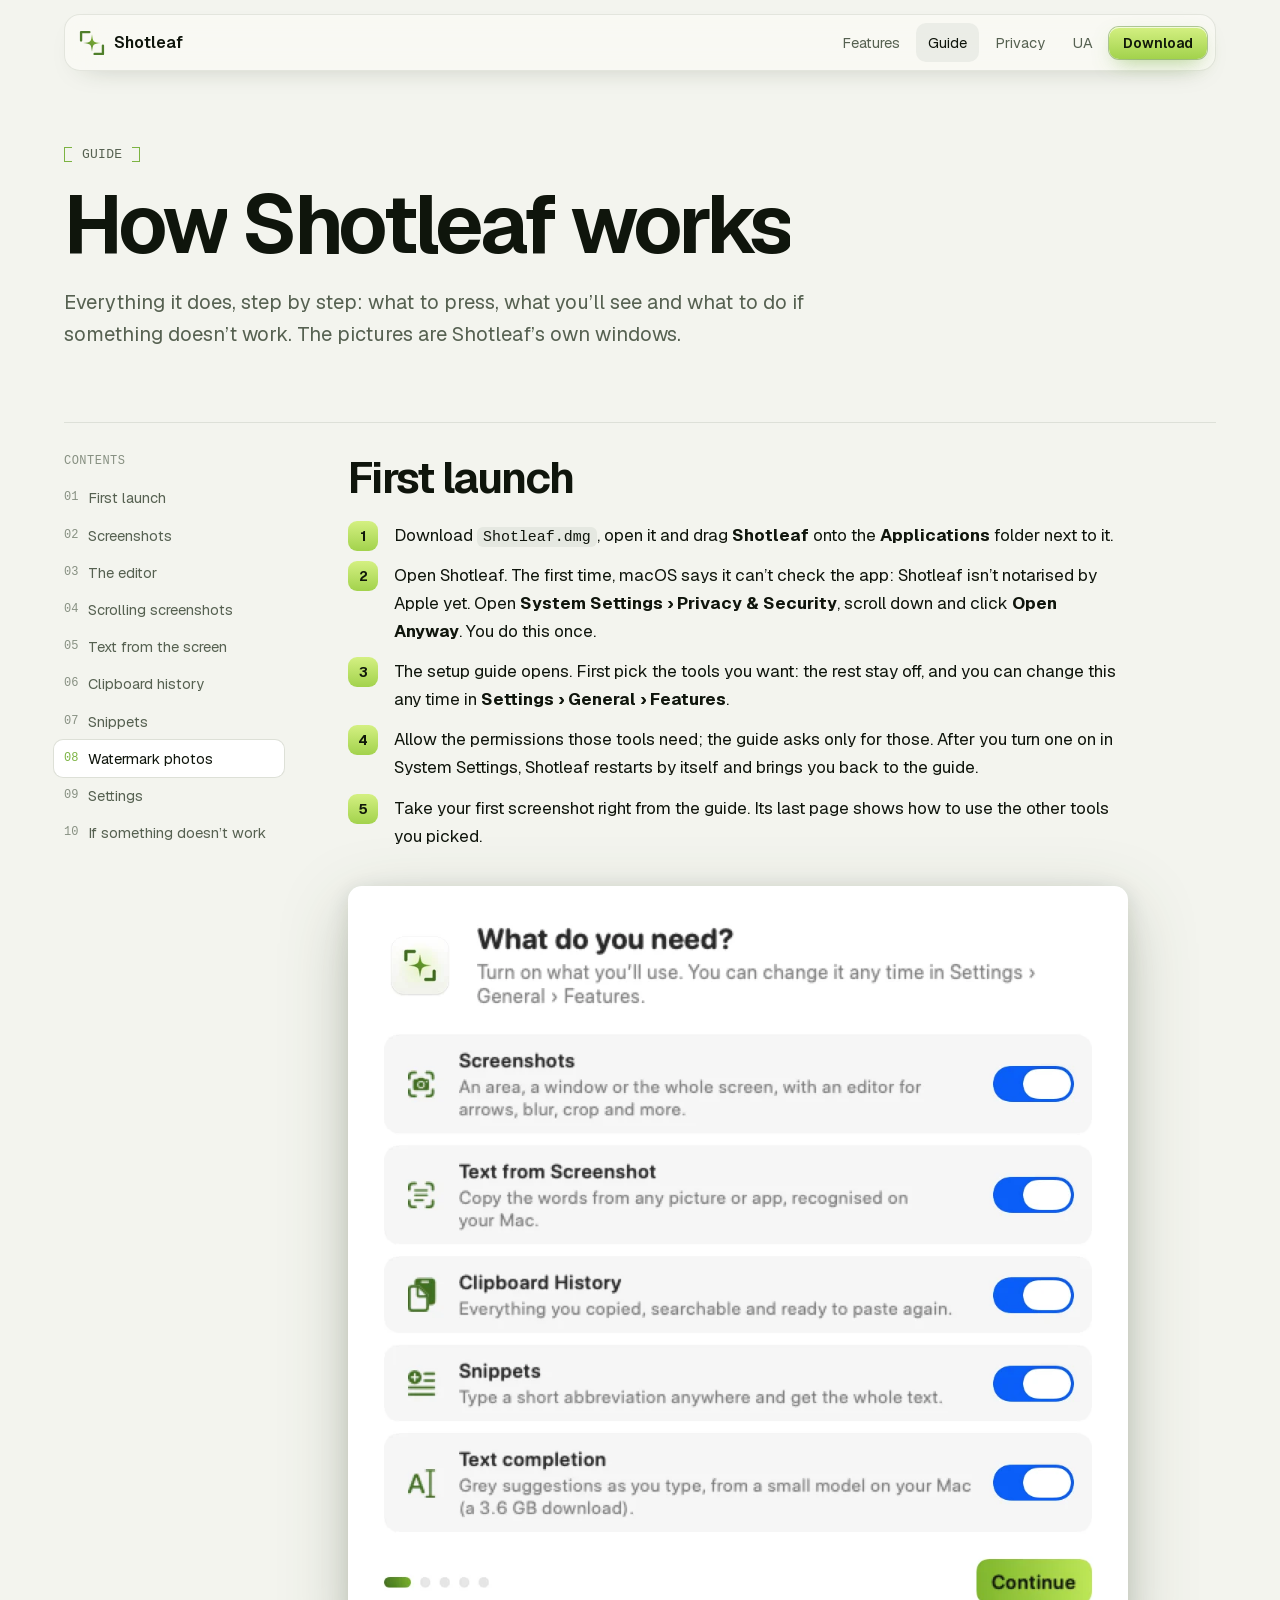
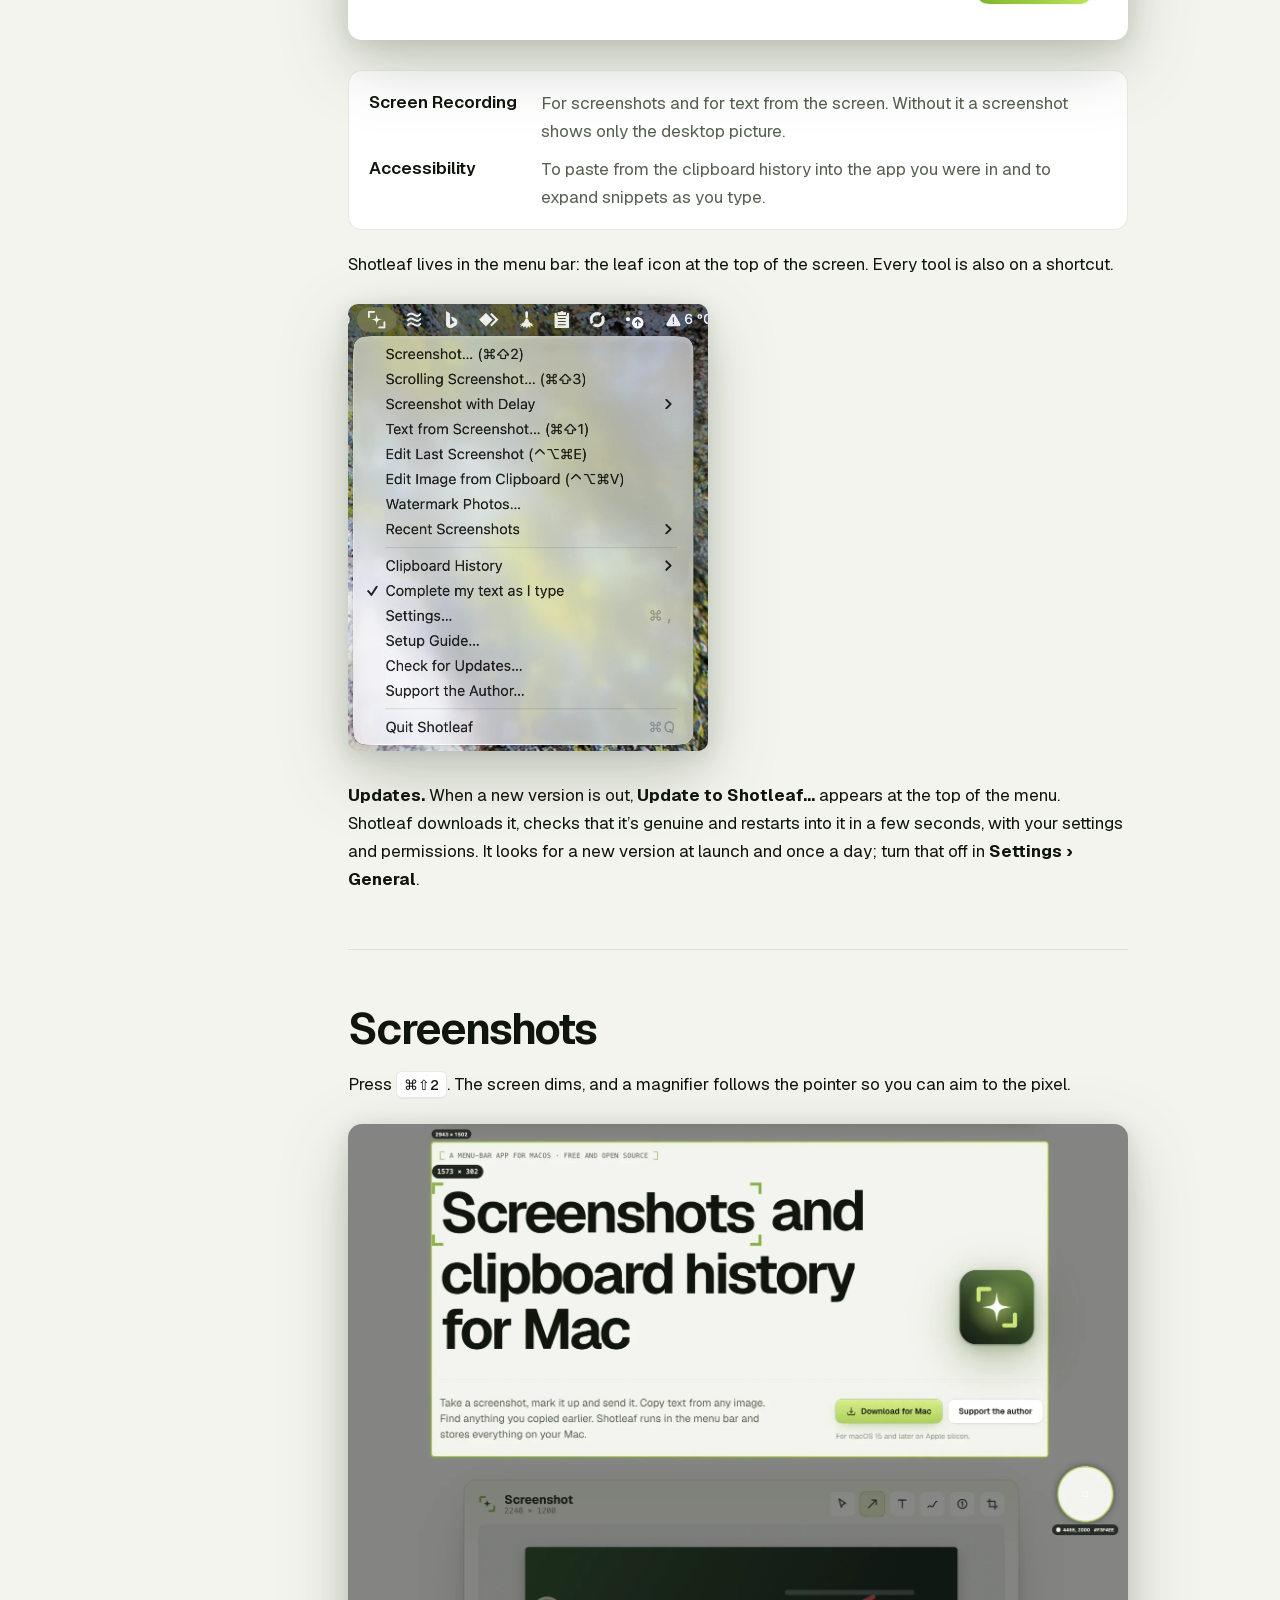
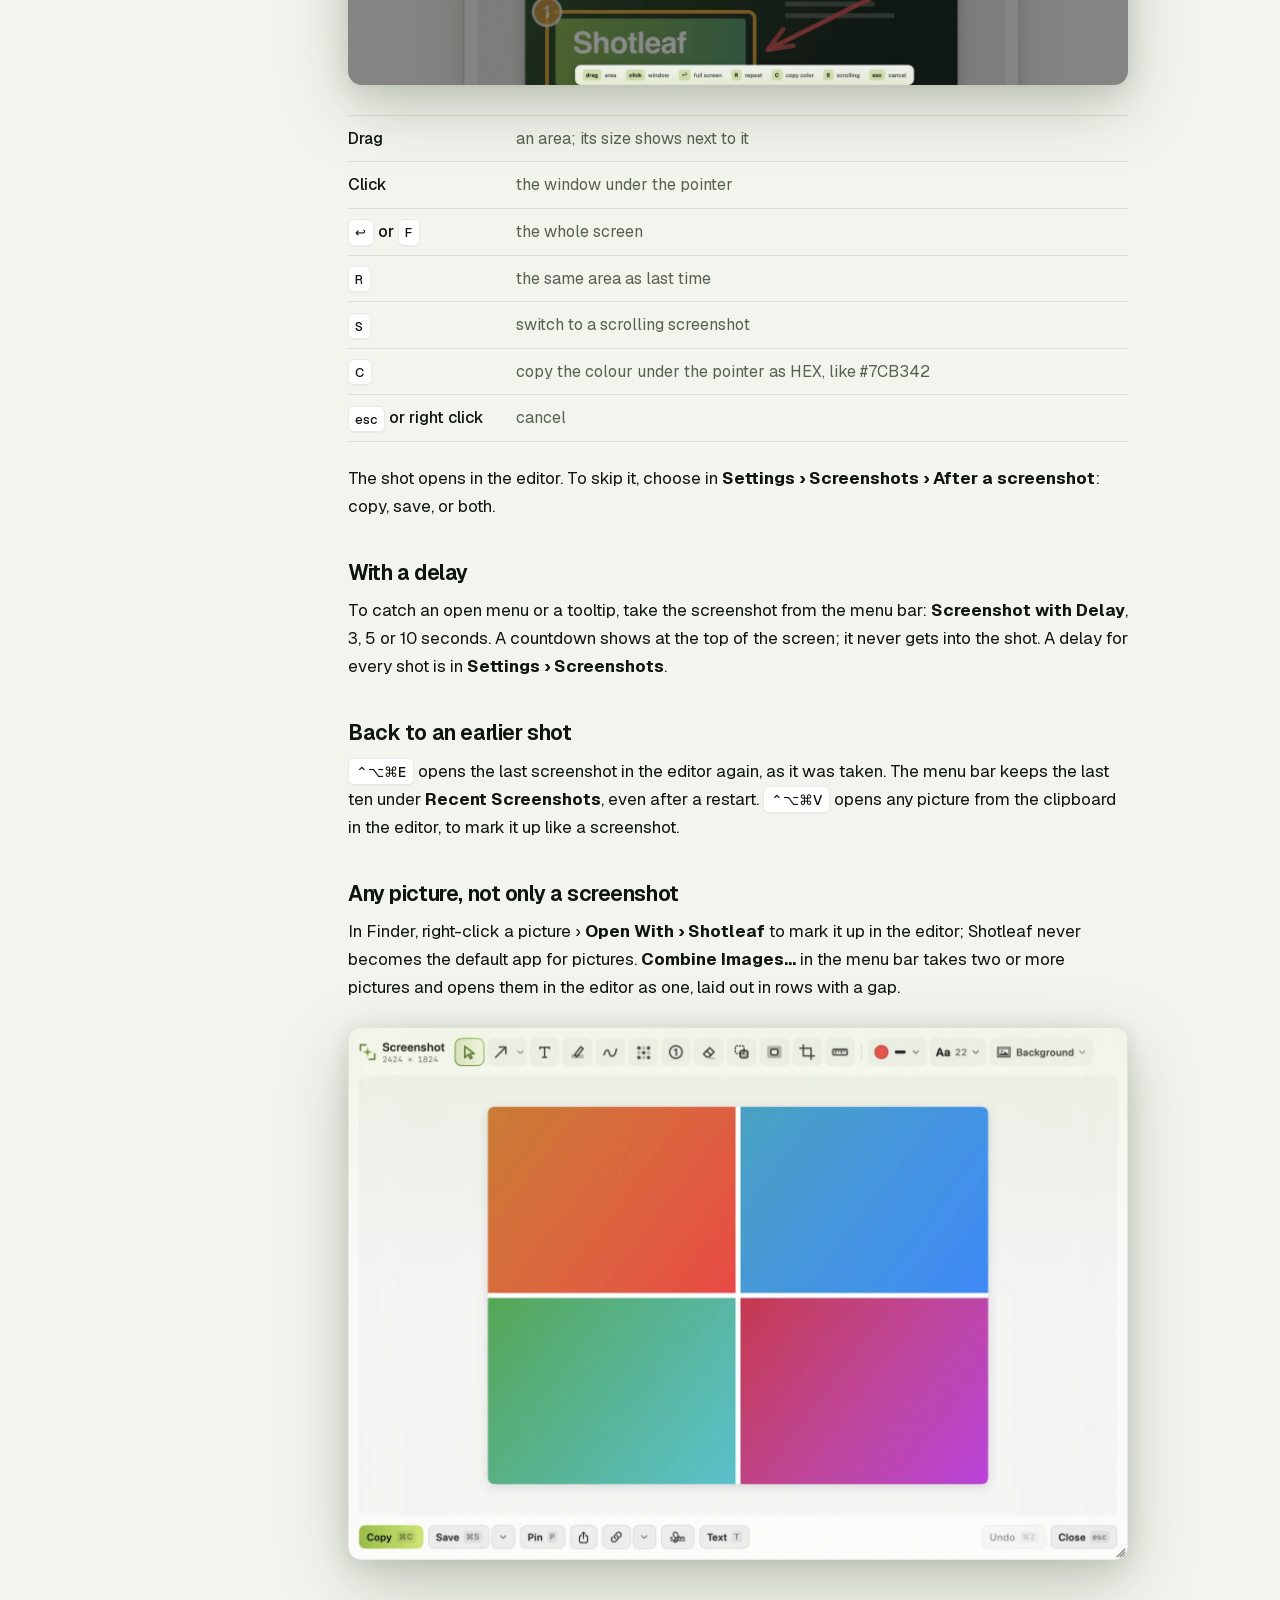
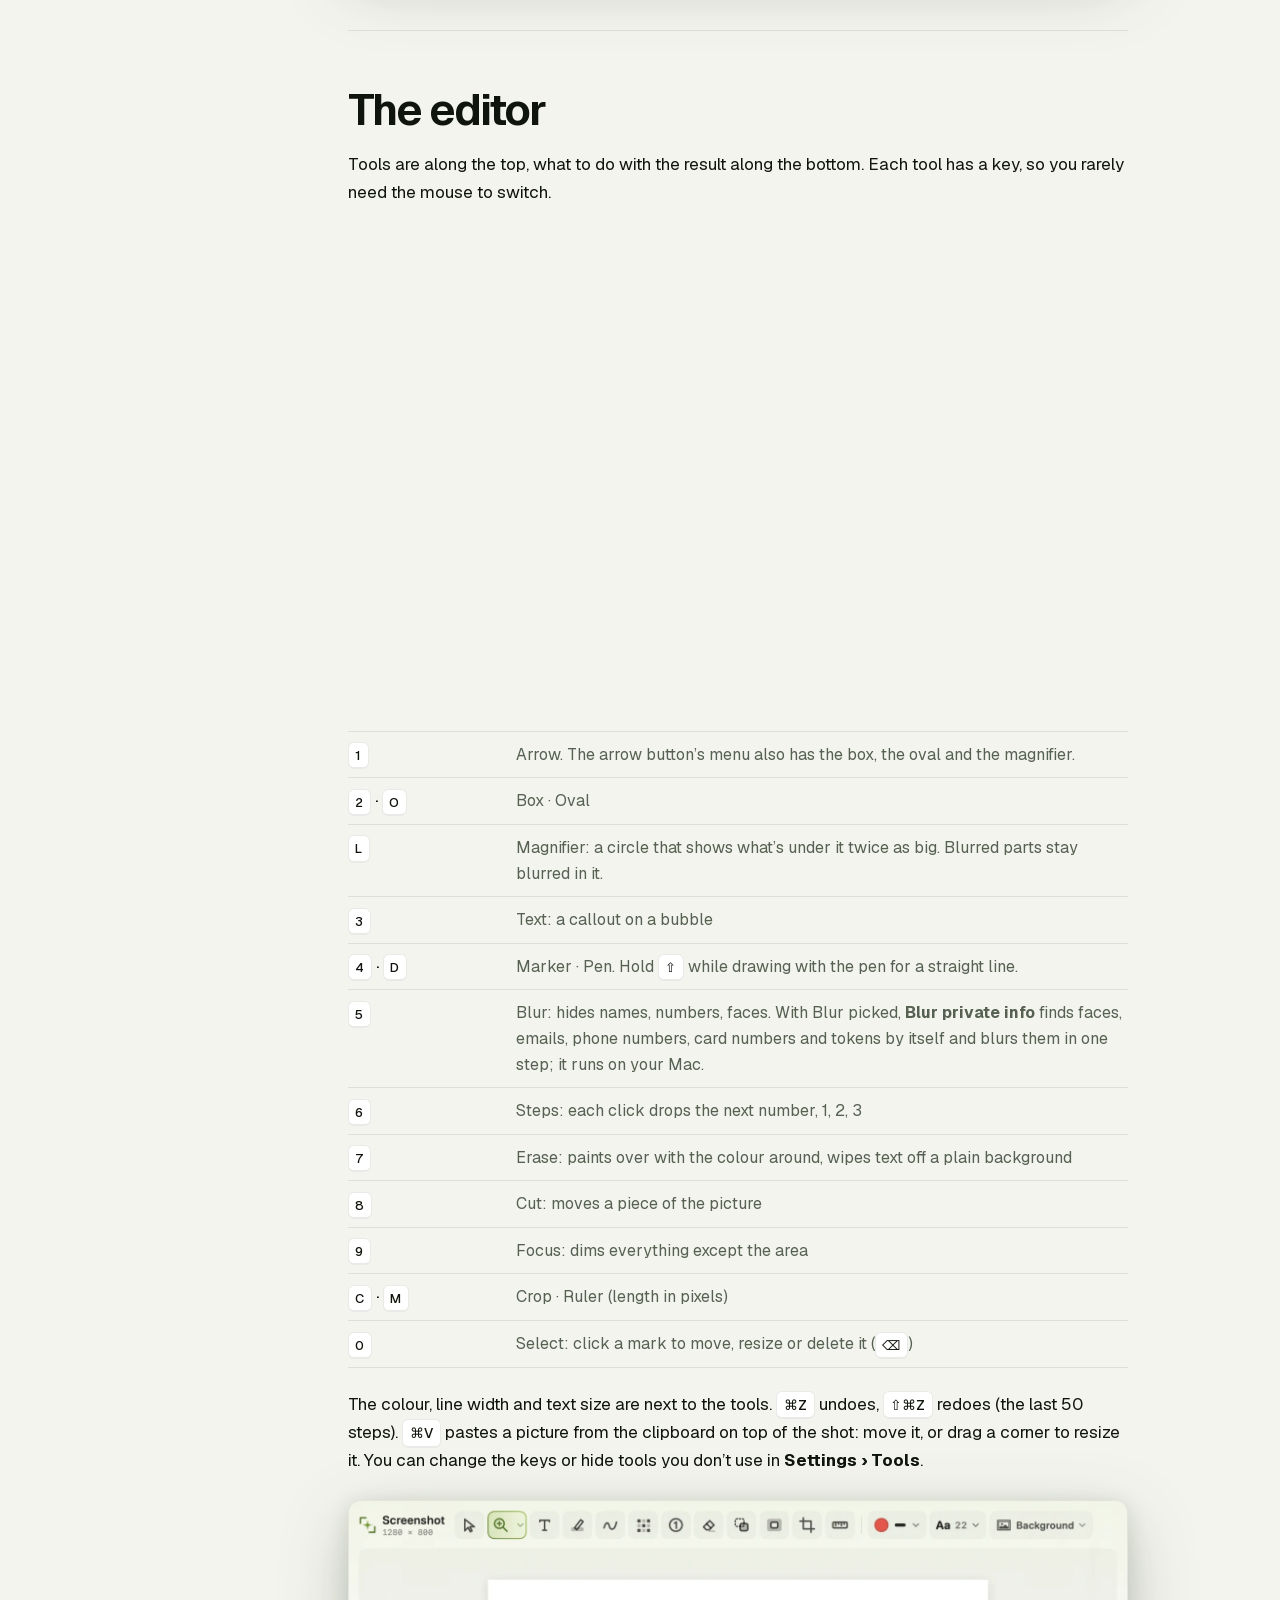
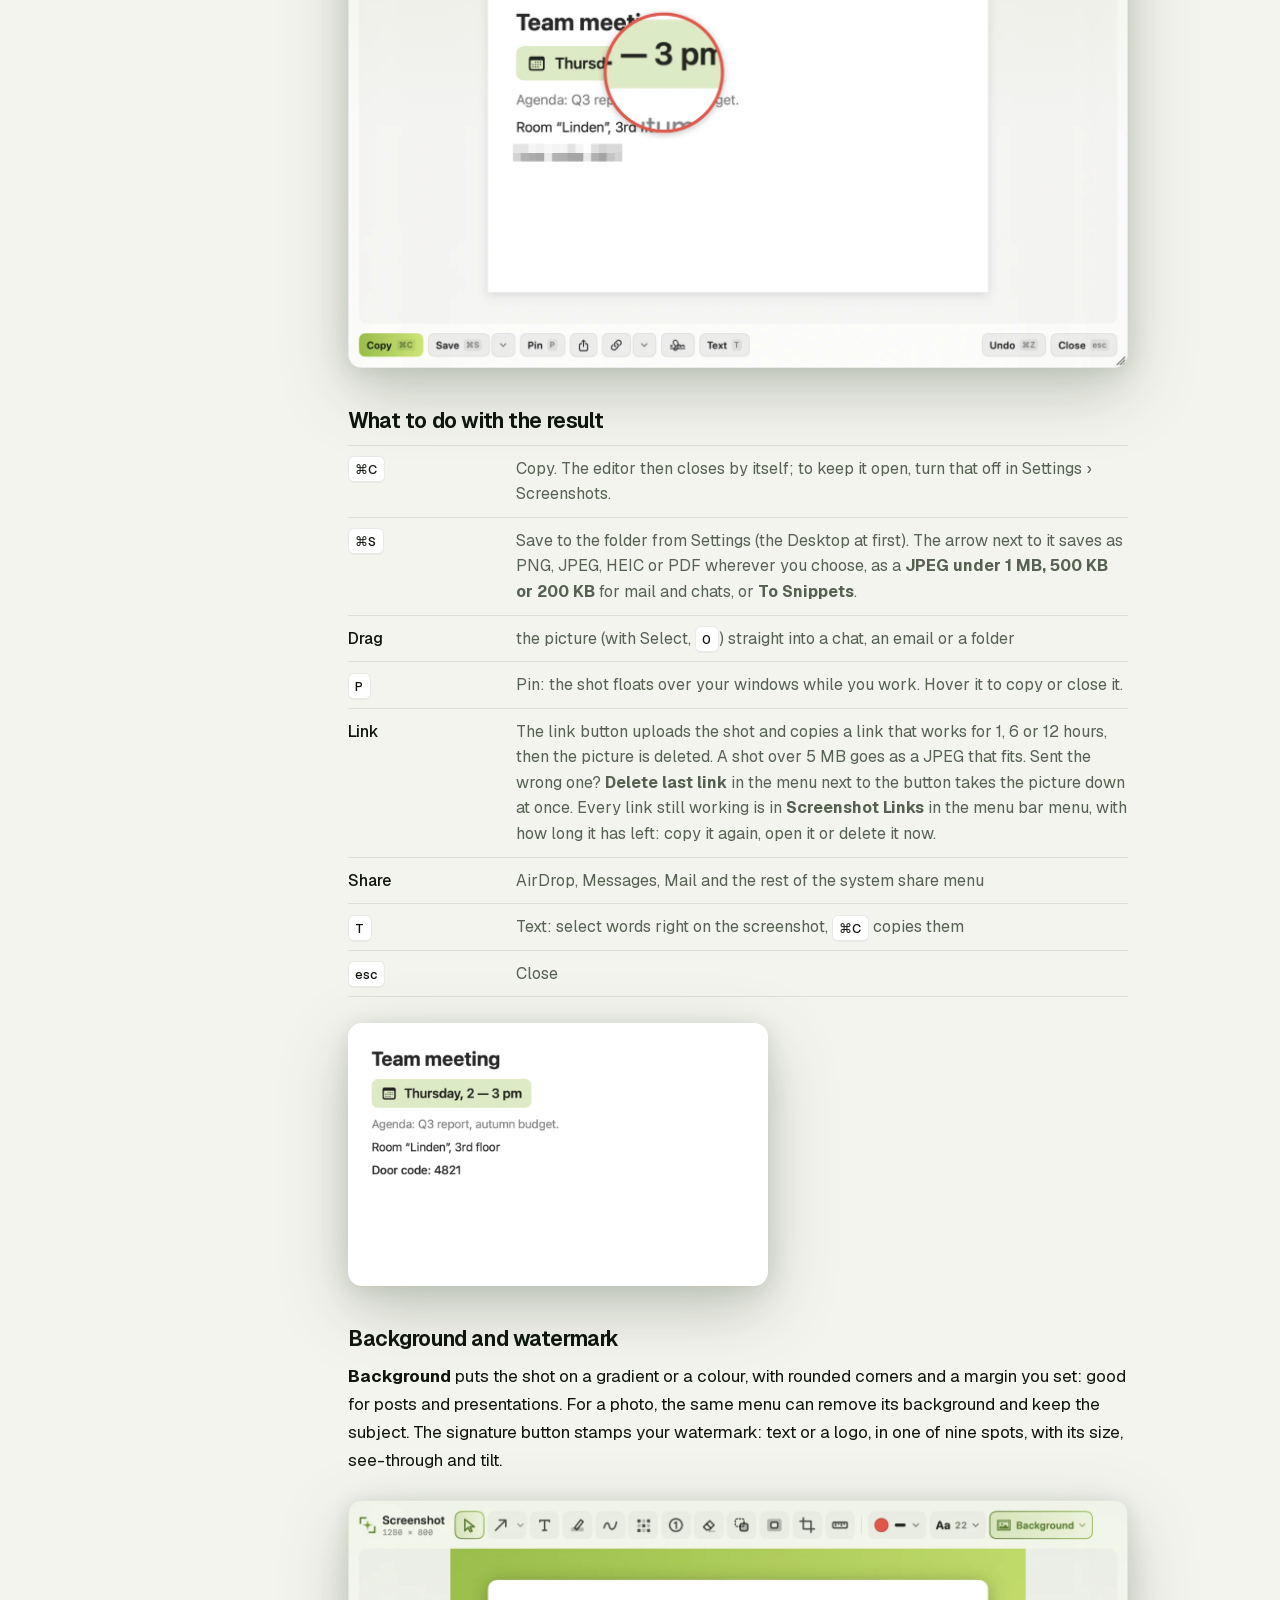
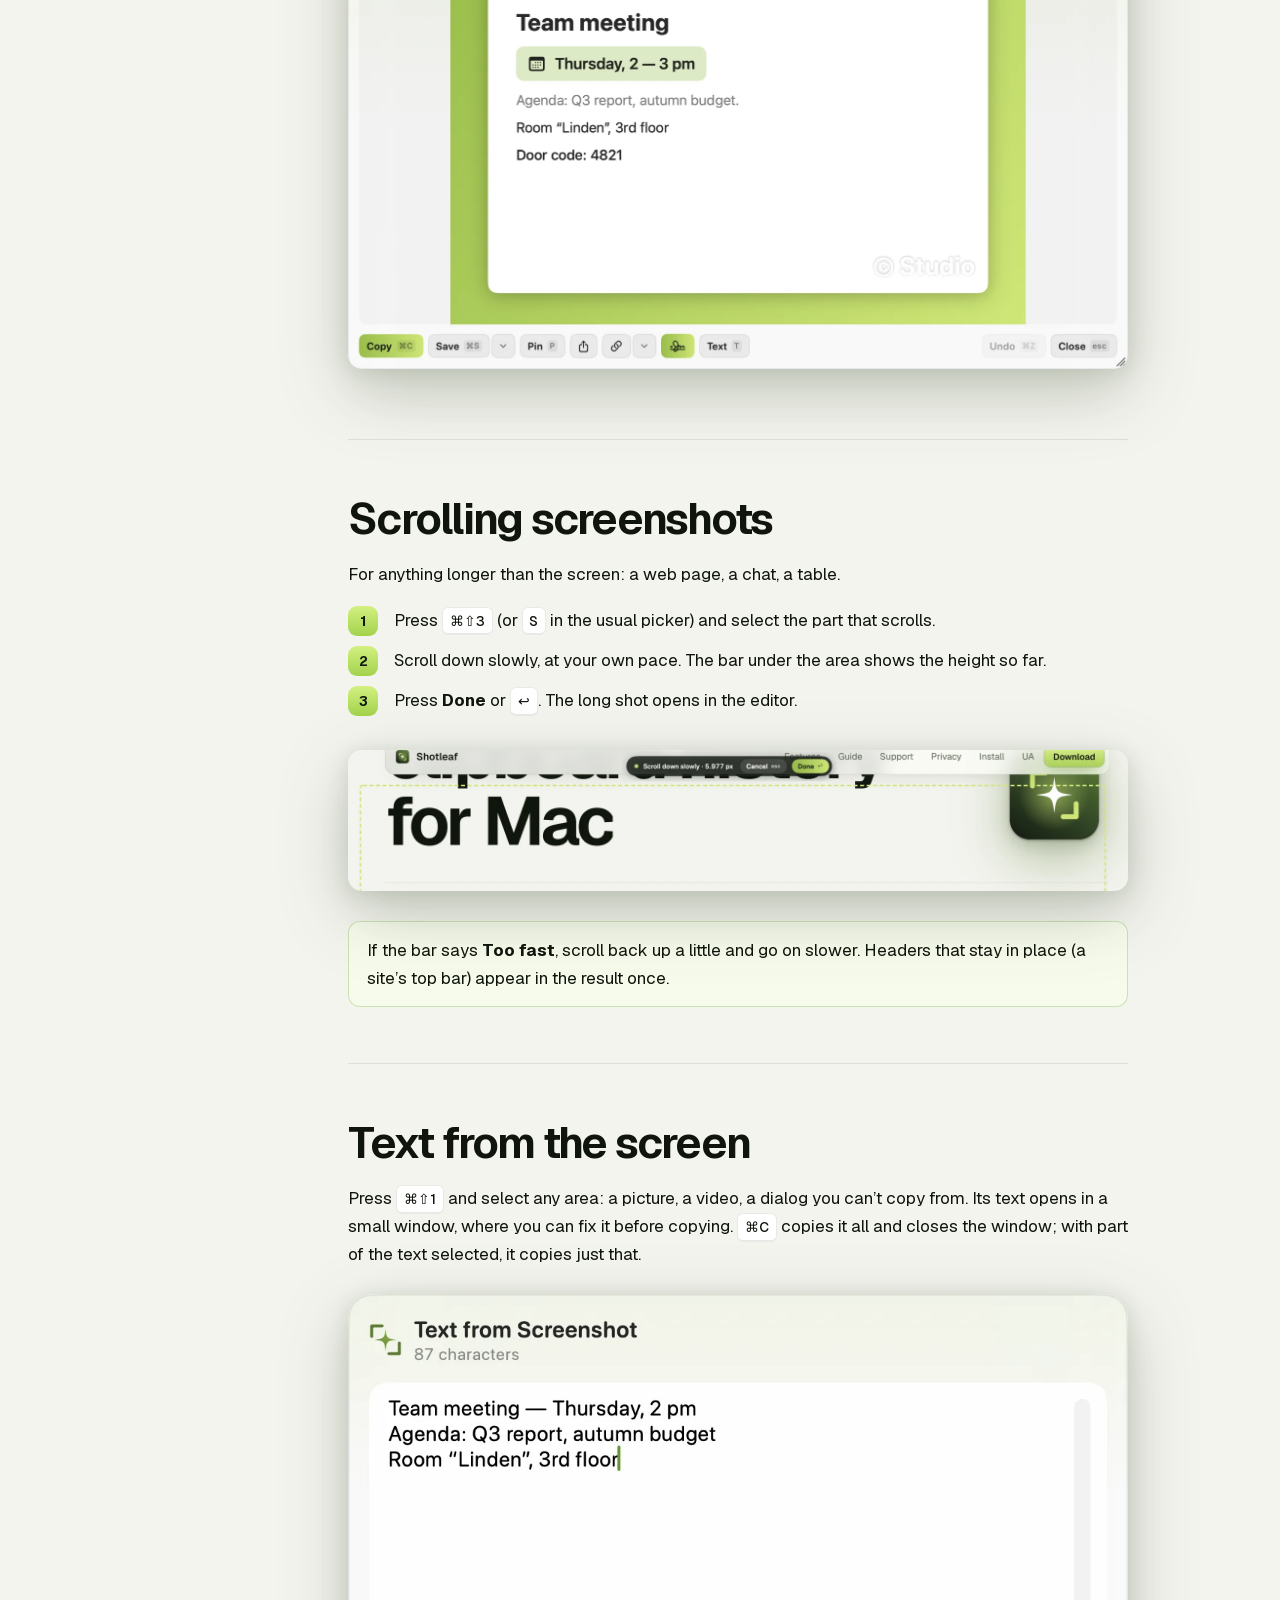
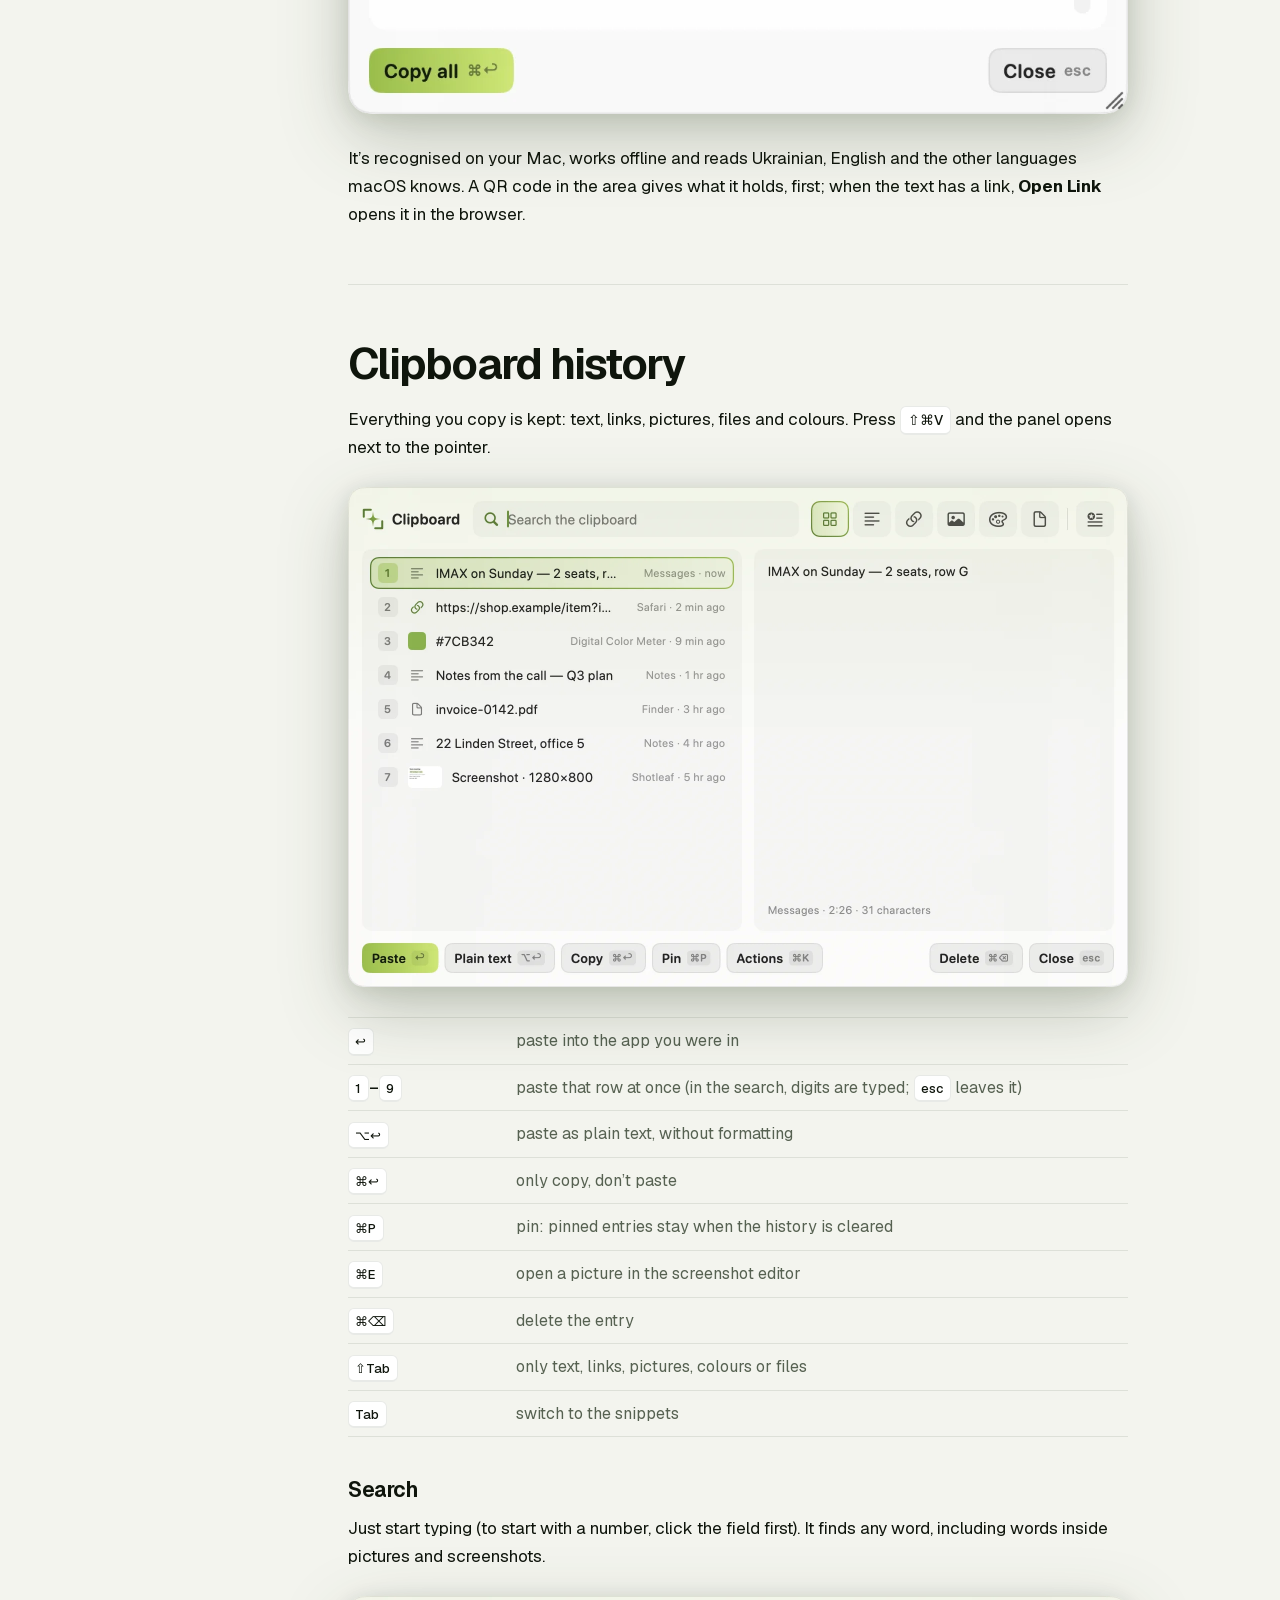
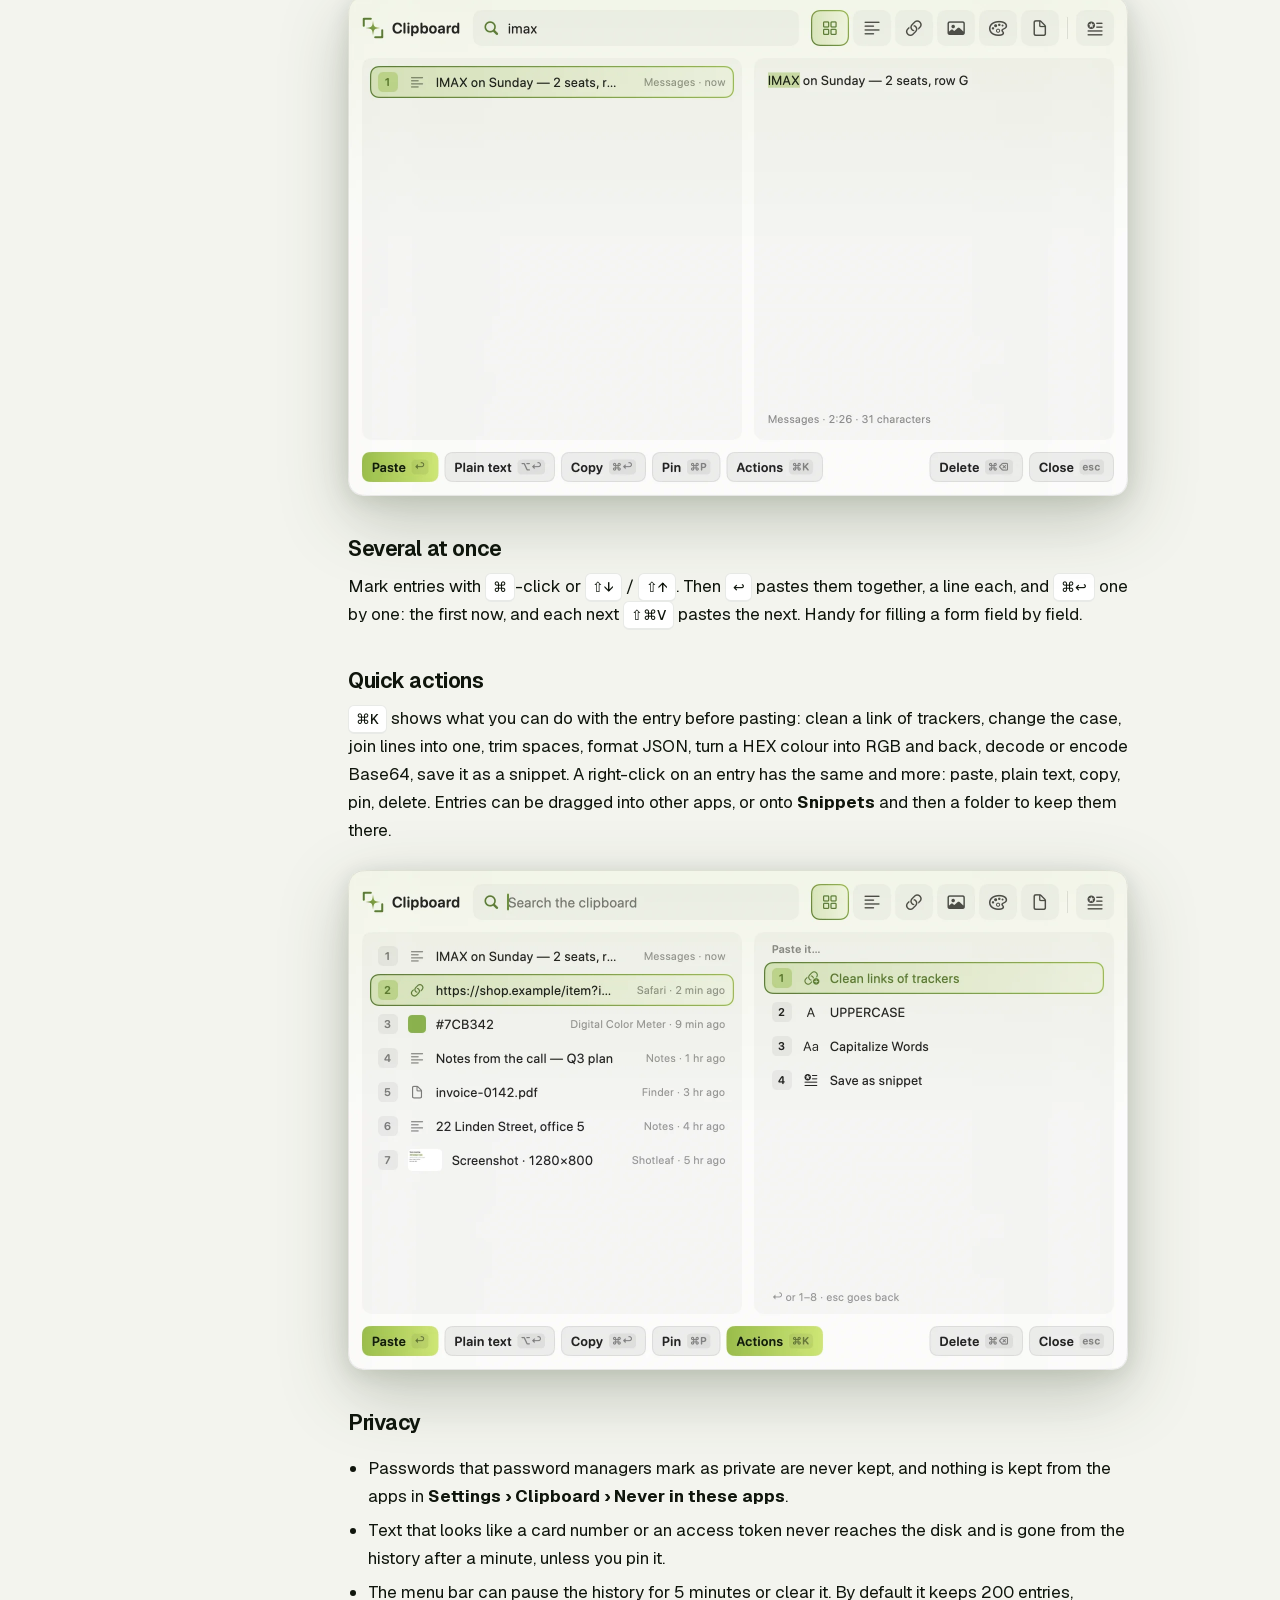
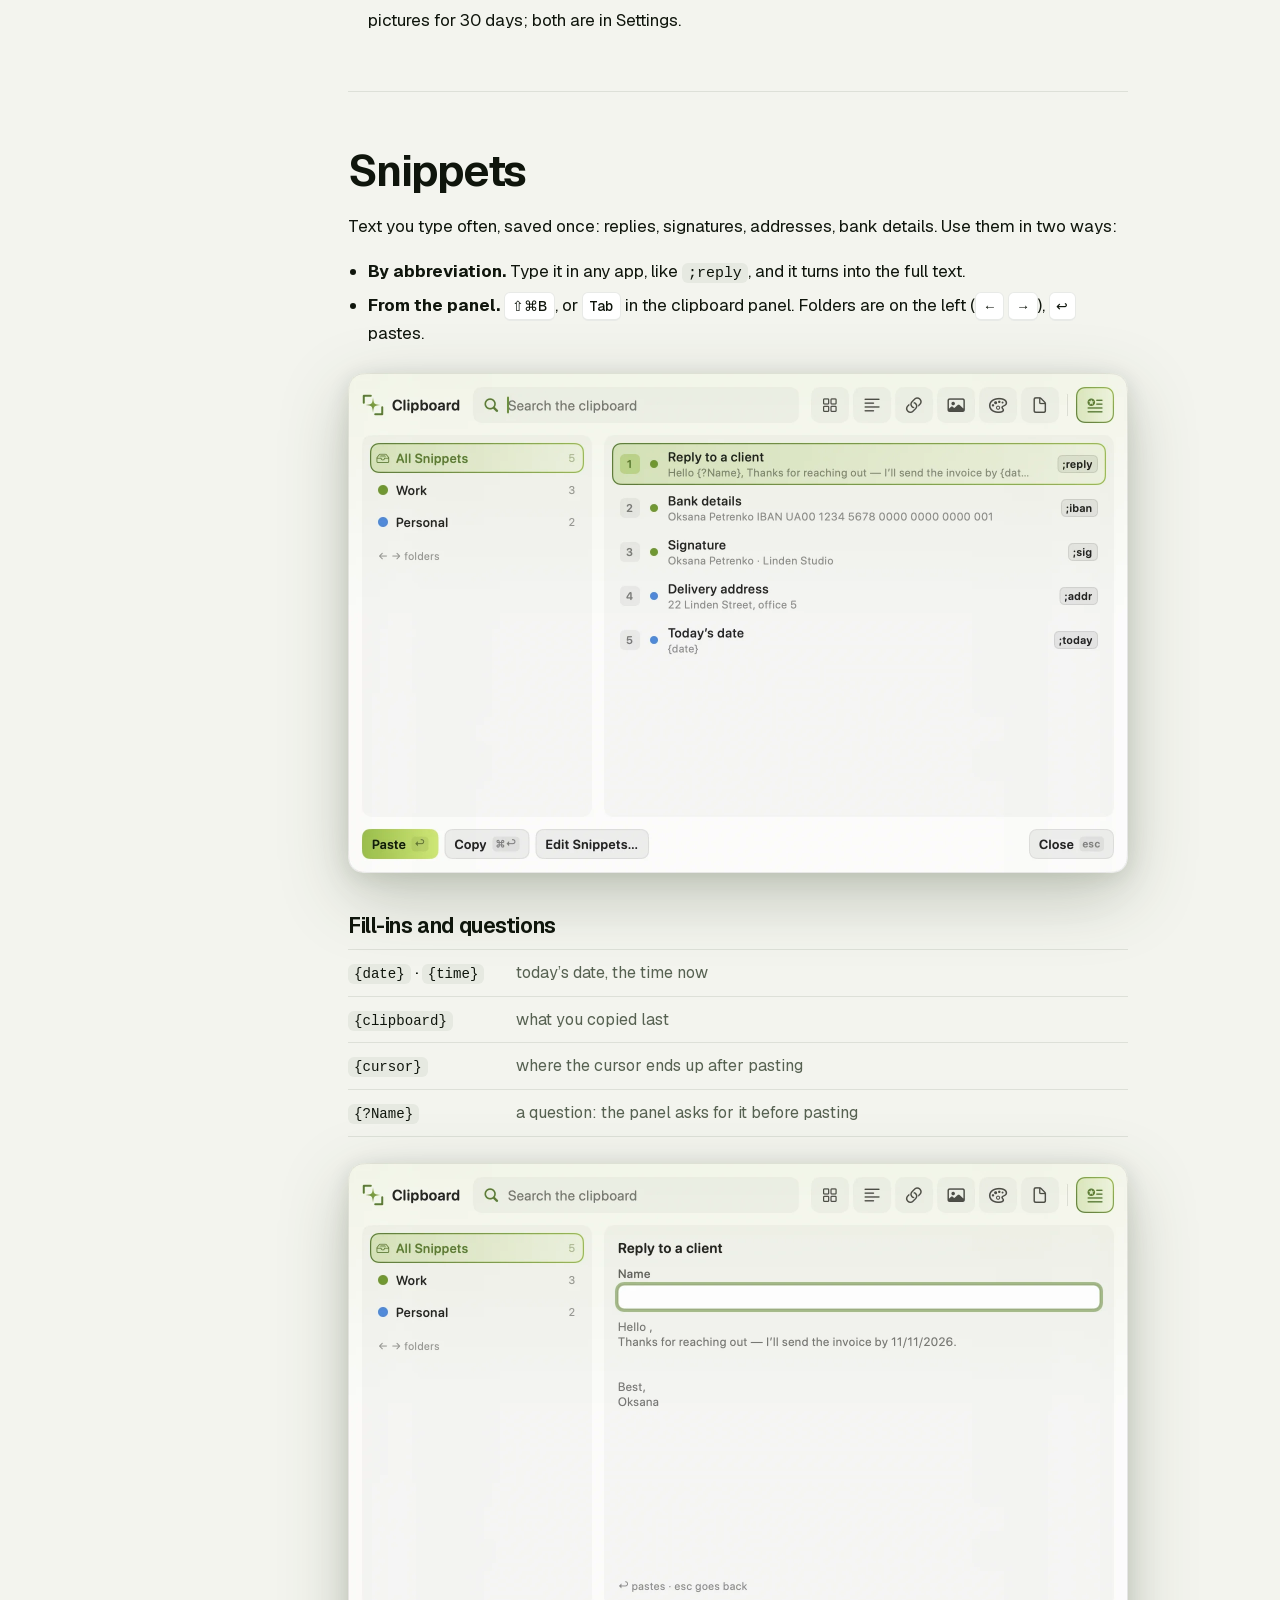
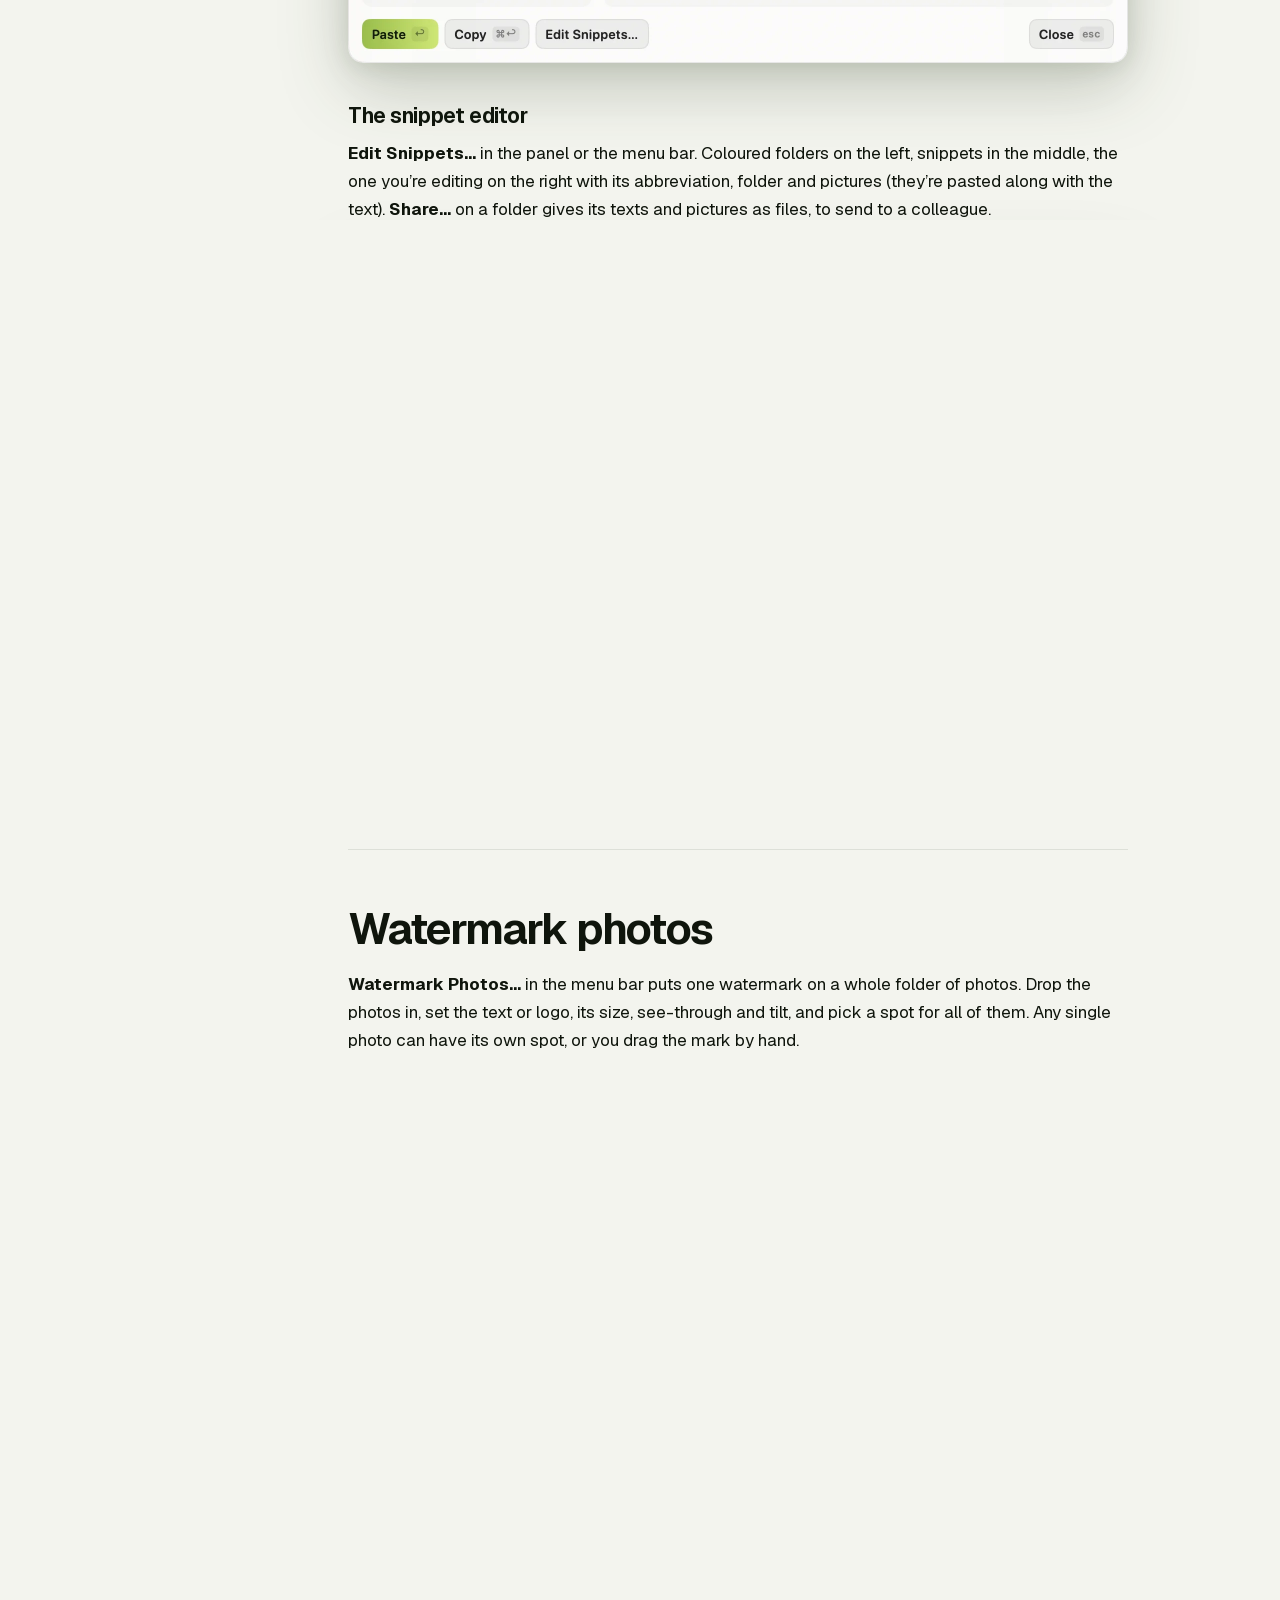
==== commit 71161edd: "Site and guide: QR codes, Open Link, the links menu, colour and Base64 actions Co-Authored-By: Claud" ====
--- a/site/guide/index.html
+++ b/site/guide/index.html
@@ -140,7 +140,7 @@
     <tr><td><kbd>⌘S</kbd></td><td>Save to the folder from Settings (the Desktop at first). The arrow next to it saves as PNG, JPEG, HEIC or PDF wherever you choose, as a <b>JPEG under 1 MB, 500 KB or 200 KB</b> for mail and chats, or <b>To Snippets</b>.</td></tr>
     <tr><td>Drag</td><td>the picture (with Select, <kbd>0</kbd>) straight into a chat, an email or a folder</td></tr>
     <tr><td><kbd>P</kbd></td><td>Pin: the shot floats over your windows while you work. Hover it to copy or close it.</td></tr>
-    <tr><td>Link</td><td>The link button uploads the shot and copies a link that works for 1, 6 or 12 hours, then the picture is deleted. A shot over 5 MB goes as a JPEG that fits. Sent the wrong one? <b>Delete last link</b> in the menu next to the button takes the picture down at once.</td></tr>
+    <tr><td>Link</td><td>The link button uploads the shot and copies a link that works for 1, 6 or 12 hours, then the picture is deleted. A shot over 5 MB goes as a JPEG that fits. Sent the wrong one? <b>Delete last link</b> in the menu next to the button takes the picture down at once. Every link still working is in <b>Screenshot Links</b> in the menu bar menu, with how long it has left: copy it again, open it or delete it now.</td></tr>
     <tr><td>Share</td><td>AirDrop, Messages, Mail and the rest of the system share menu</td></tr>
     <tr><td><kbd>T</kbd></td><td>Text: select words right on the screenshot, <kbd>⌘C</kbd> copies them</td></tr>
     <tr><td><kbd>esc</kbd></td><td>Close</td></tr>
@@ -167,7 +167,7 @@
   <h2>Text from the screen</h2>
   <p>Press <kbd>⌘⇧1</kbd> and select any area: a picture, a video, a dialog you can’t copy from. Its text opens in a small window, where you can fix it before copying. <kbd>⌘C</kbd> copies it all and closes the window; with part of the text selected, it copies just that.</p>
   <figure><img src="../assets/guide/text-en.webp" width="1040" height="560" loading="lazy" decoding="async" alt="Text read off a screenshot, ready to copy"></figure>
-  <p>It’s recognised on your Mac, works offline and reads Ukrainian, English and the other languages macOS knows.</p>
+  <p>It’s recognised on your Mac, works offline and reads Ukrainian, English and the other languages macOS knows. A QR code in the area gives what it holds, first; when the text has a link, <b>Open Link</b> opens it in the browser.</p>
 </section>
 
 <section id="clipboard">
@@ -191,7 +191,7 @@
   <h3>Several at once</h3>
   <p>Mark entries with <kbd>⌘</kbd>-click or <kbd>⇧↓</kbd> / <kbd>⇧↑</kbd>. Then <kbd>↩</kbd> pastes them together, a line each, and <kbd>⌘↩</kbd> one by one: the first now, and each next <kbd>⇧⌘V</kbd> pastes the next. Handy for filling a form field by field.</p>
   <h3>Quick actions</h3>
-  <p><kbd>⌘K</kbd> shows what you can do with the entry before pasting: clean a link of trackers, change the case, join lines into one, trim spaces, format JSON, save it as a snippet. A right-click on an entry has the same and more: paste, plain text, copy, pin, delete. Entries can be dragged into other apps, or onto <b>Snippets</b> and then a folder to keep them there.</p>
+  <p><kbd>⌘K</kbd> shows what you can do with the entry before pasting: clean a link of trackers, change the case, join lines into one, trim spaces, format JSON, turn a HEX colour into RGB and back, decode or encode Base64, save it as a snippet. A right-click on an entry has the same and more: paste, plain text, copy, pin, delete. Entries can be dragged into other apps, or onto <b>Snippets</b> and then a folder to keep them there.</p>
   <figure><img src="../assets/guide/clipboard-actions-en.webp" width="1560" height="1000" loading="lazy" decoding="async" alt="Quick actions for a link"></figure>
   <h3>Privacy</h3>
   <ul>
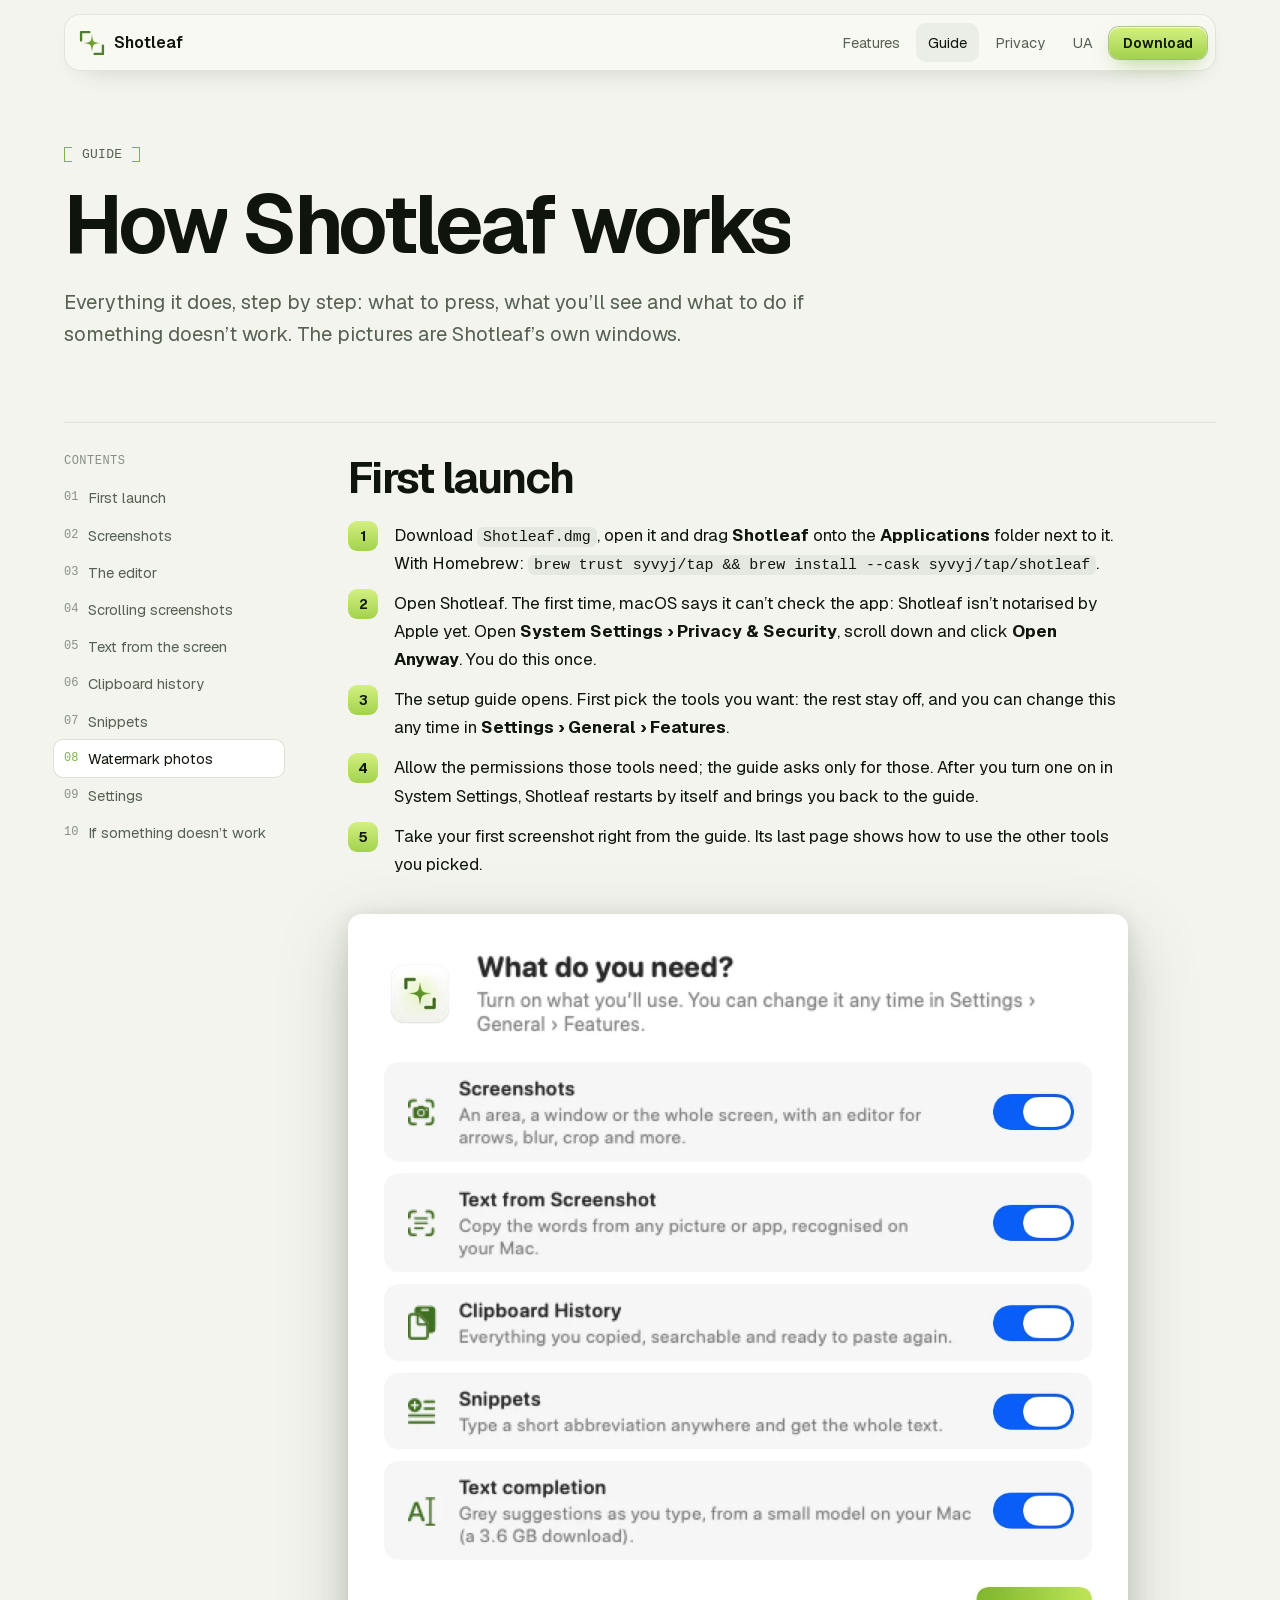
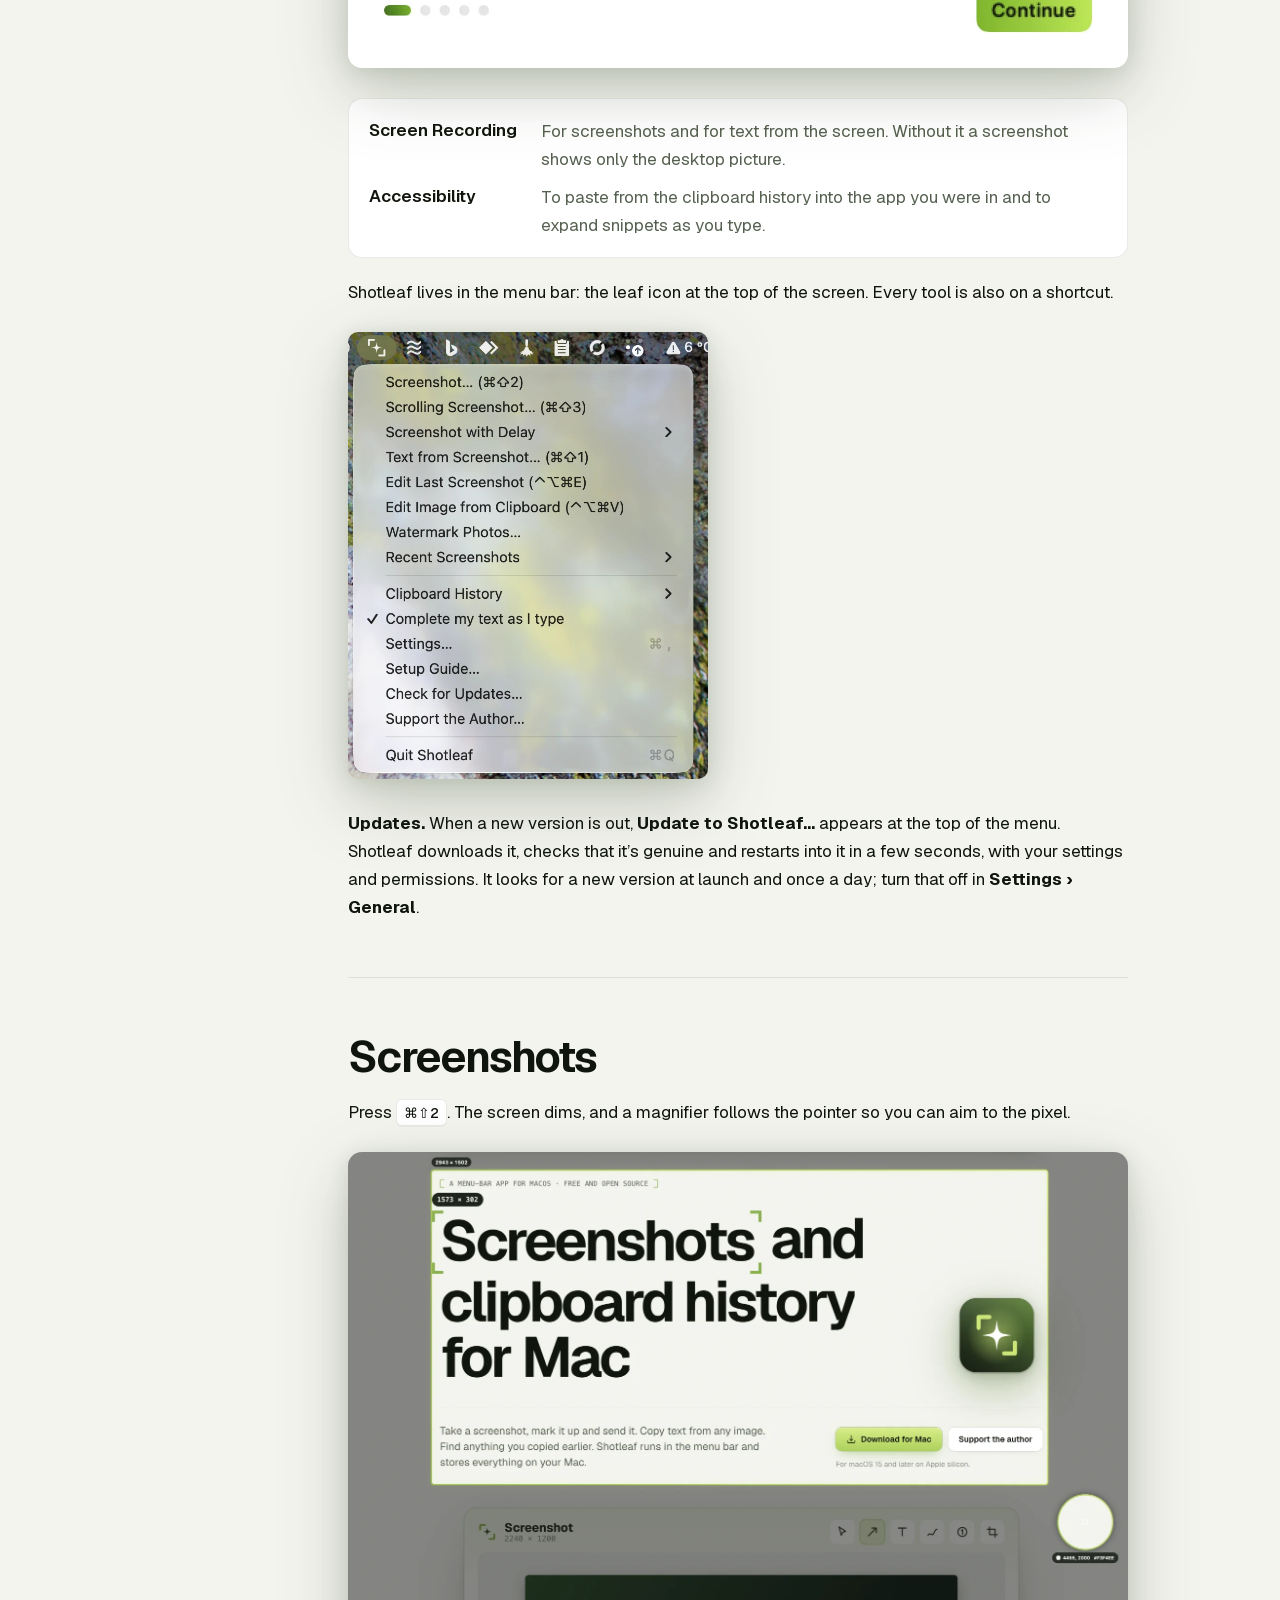
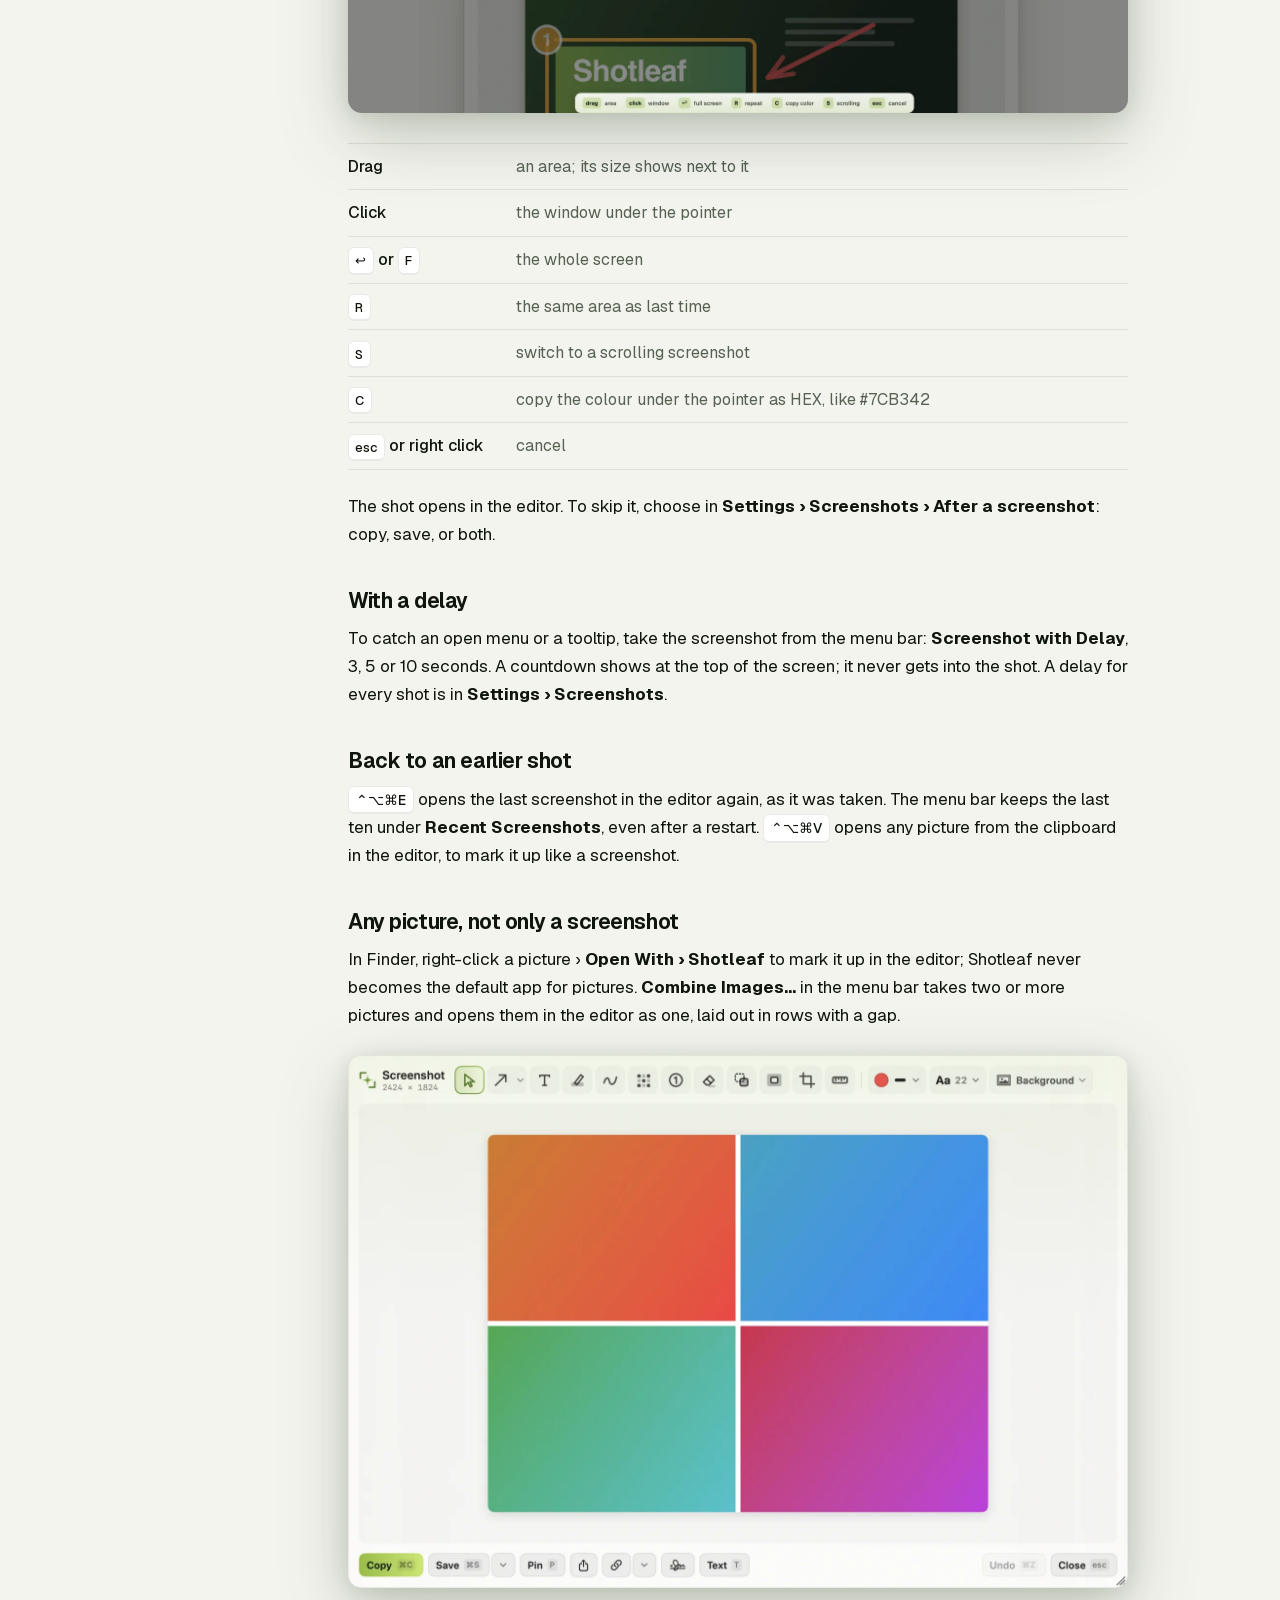
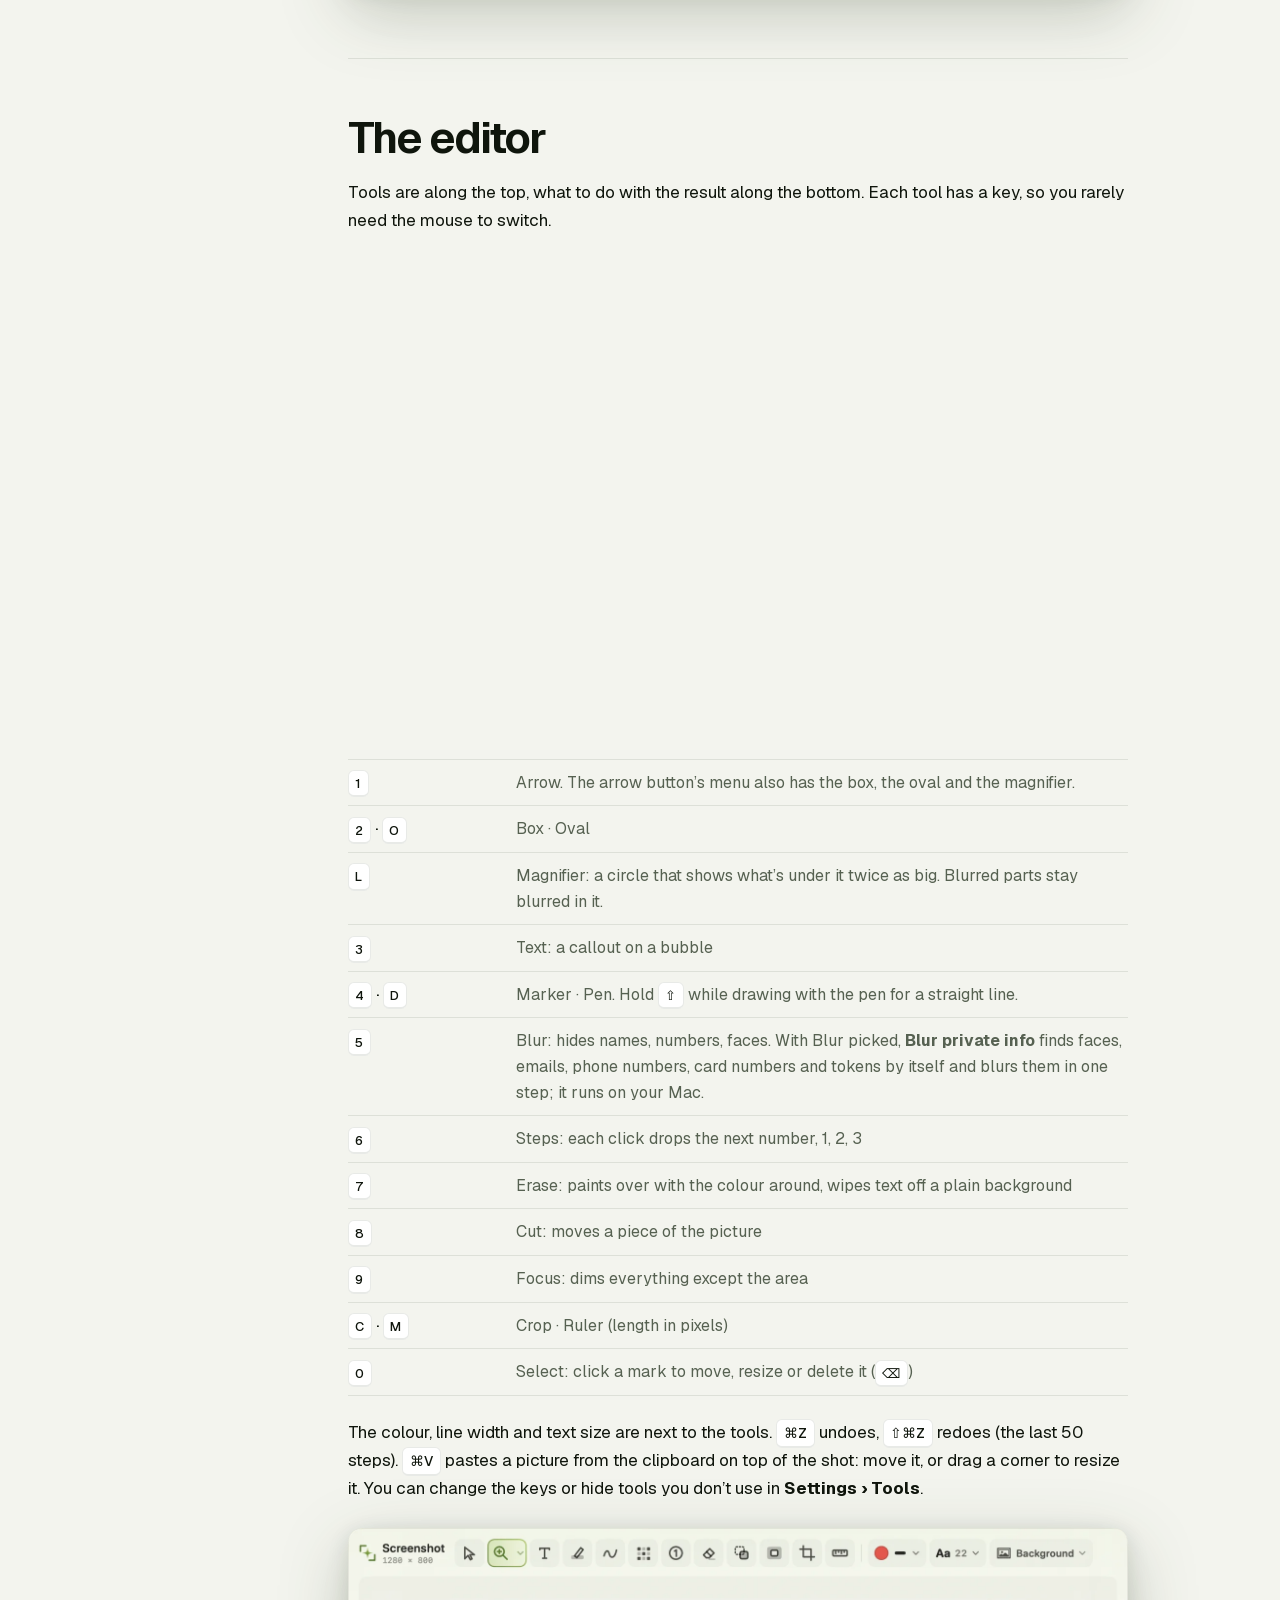
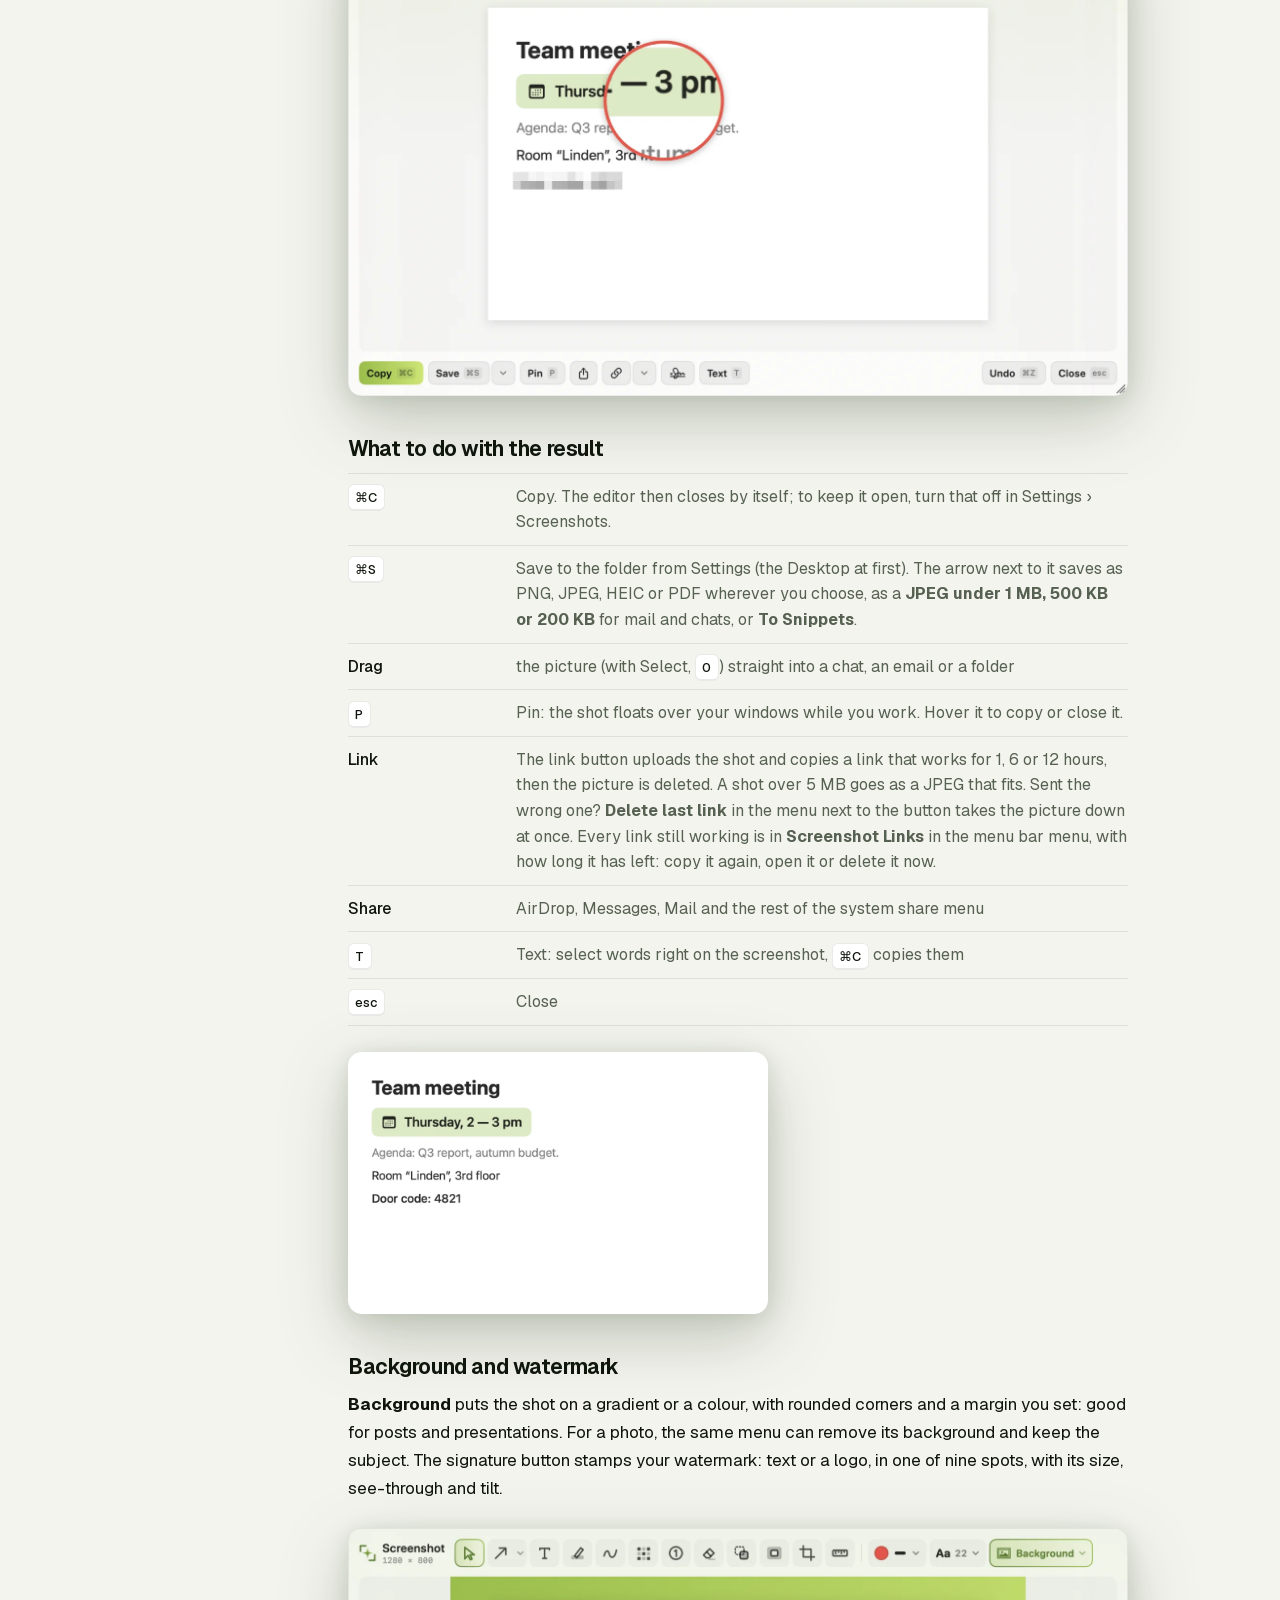
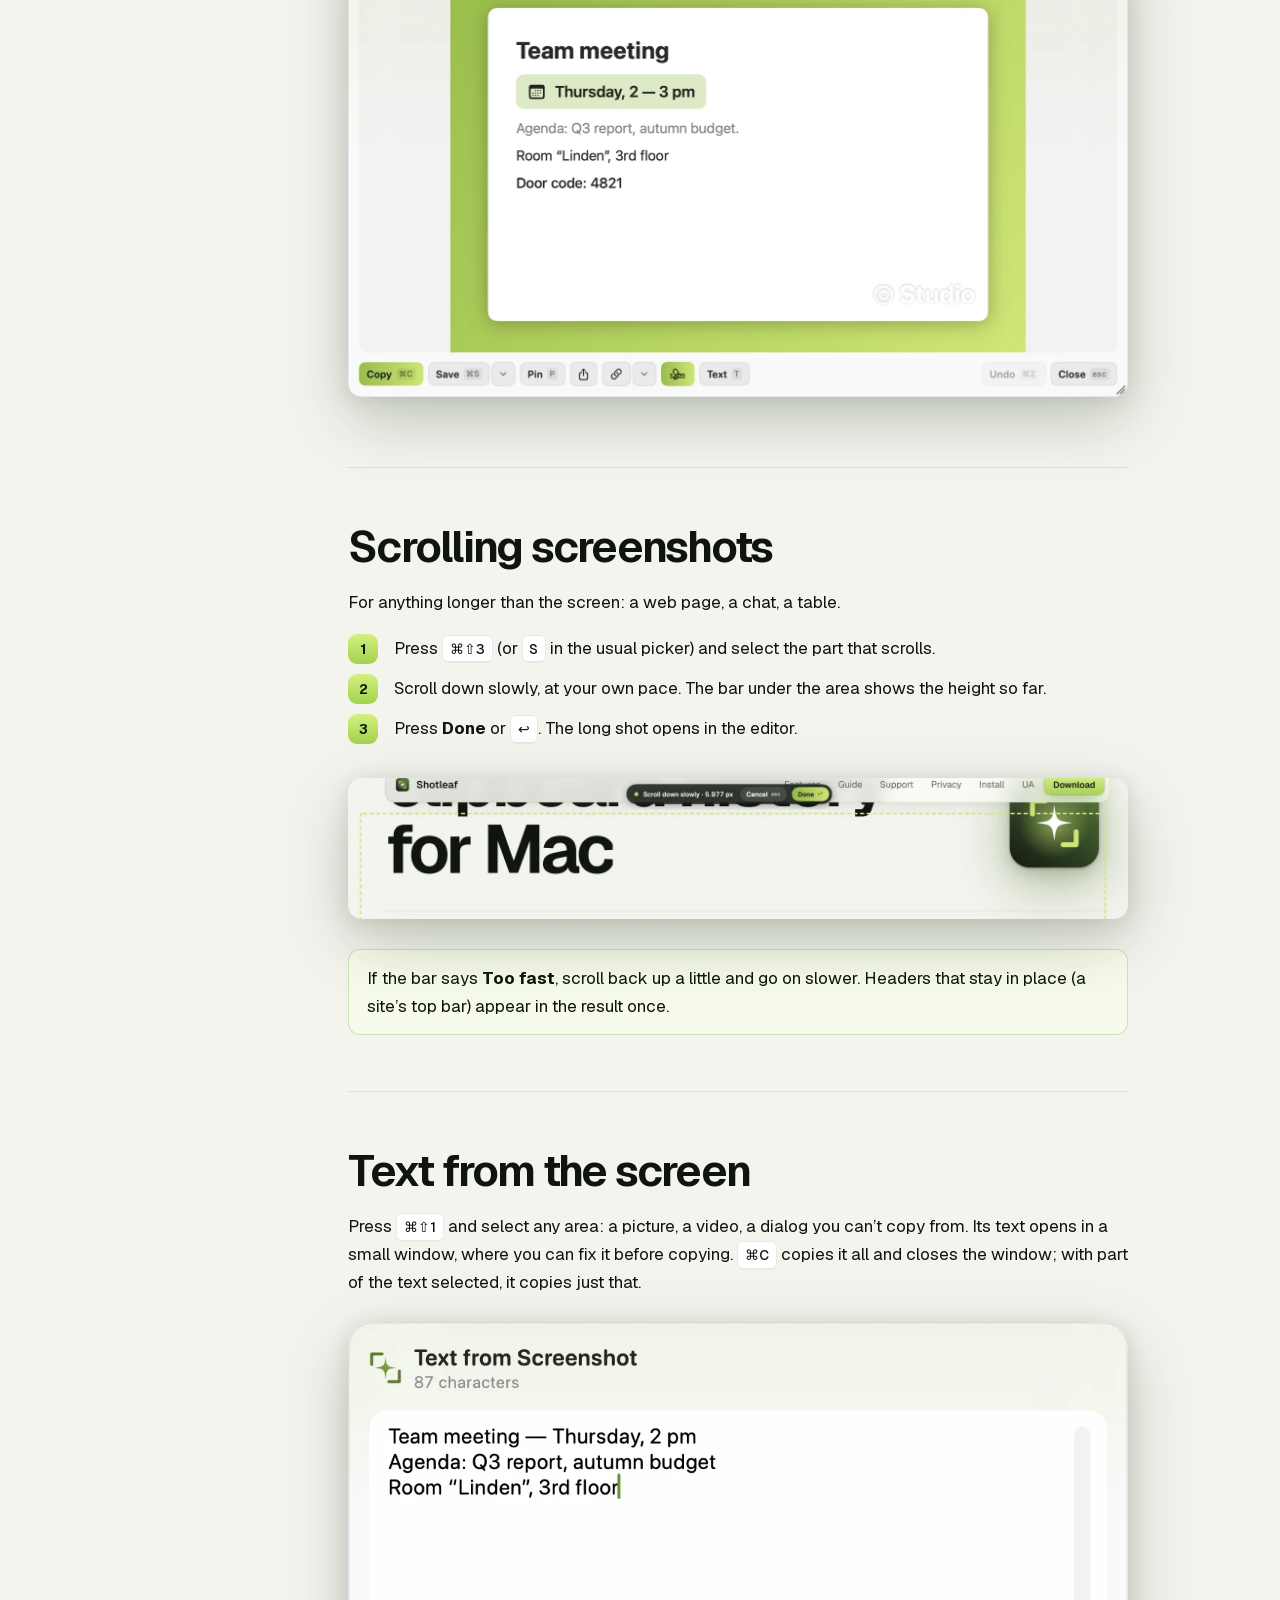
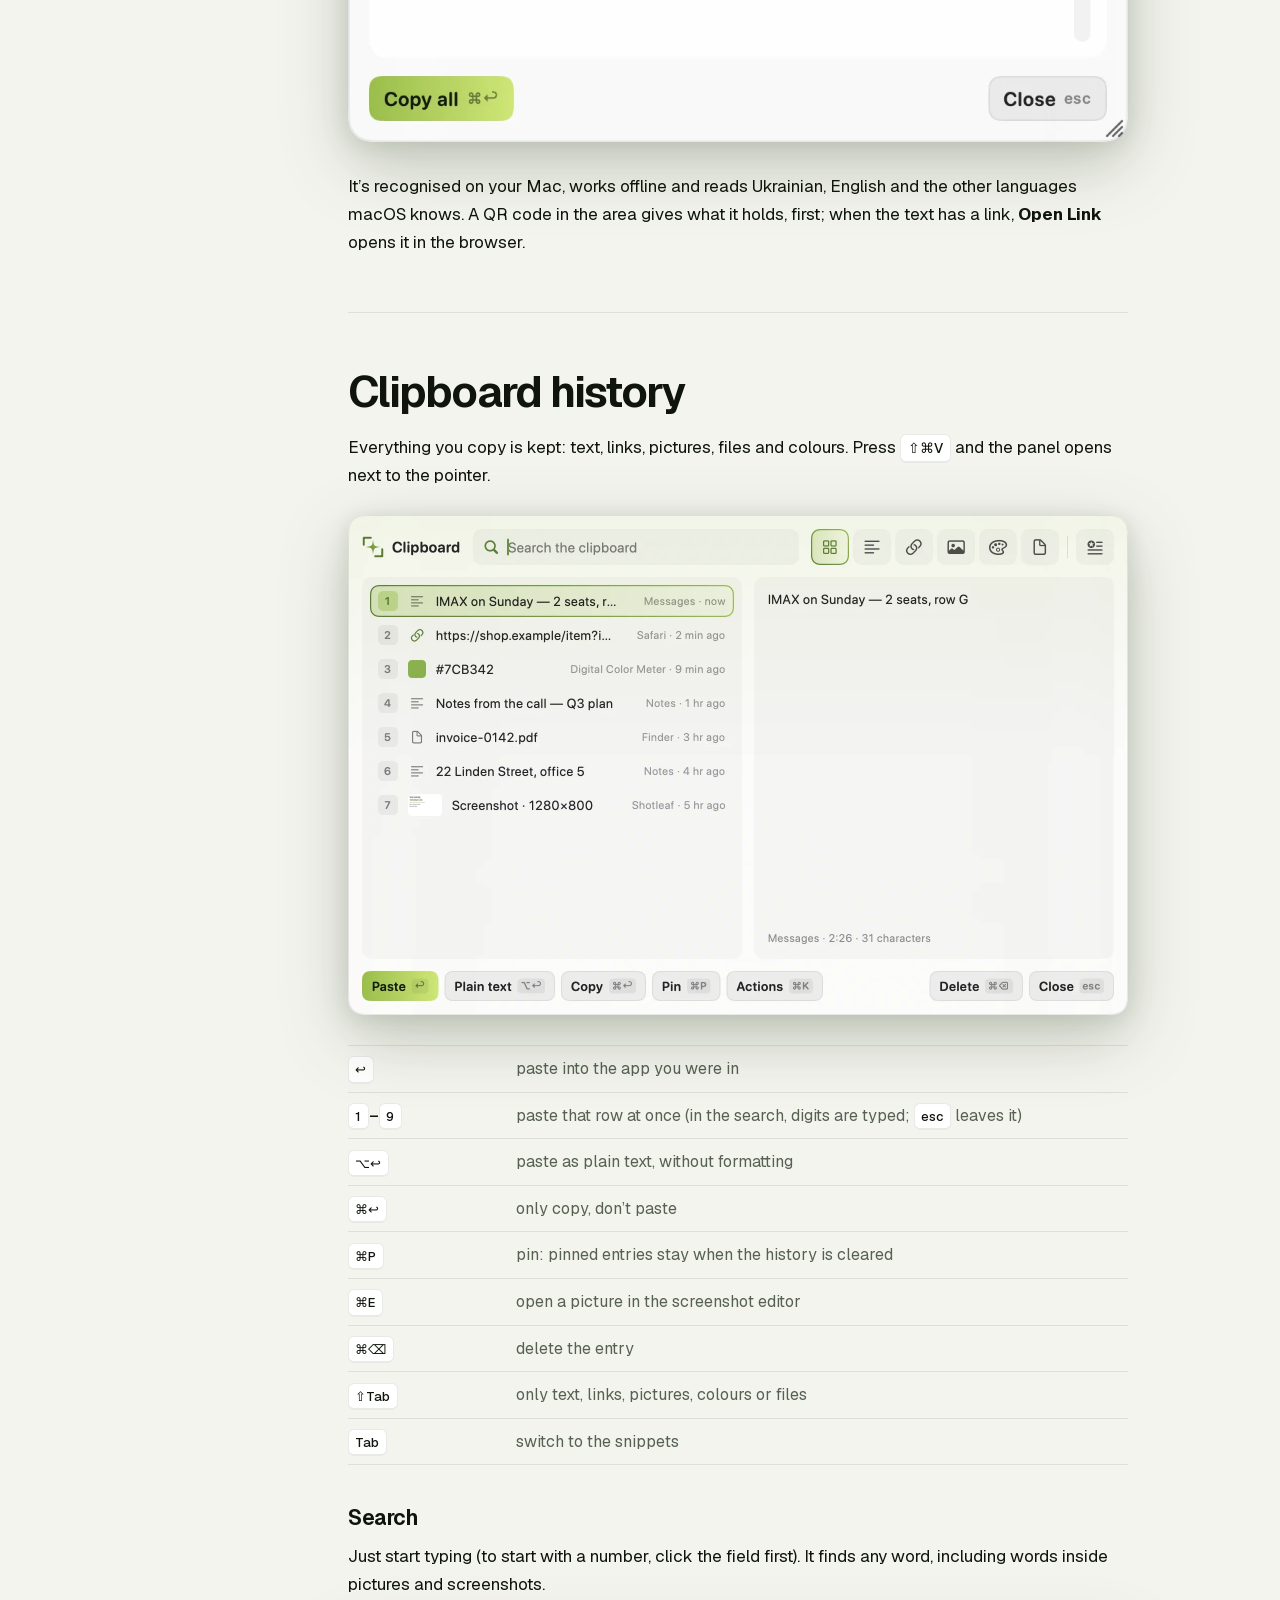
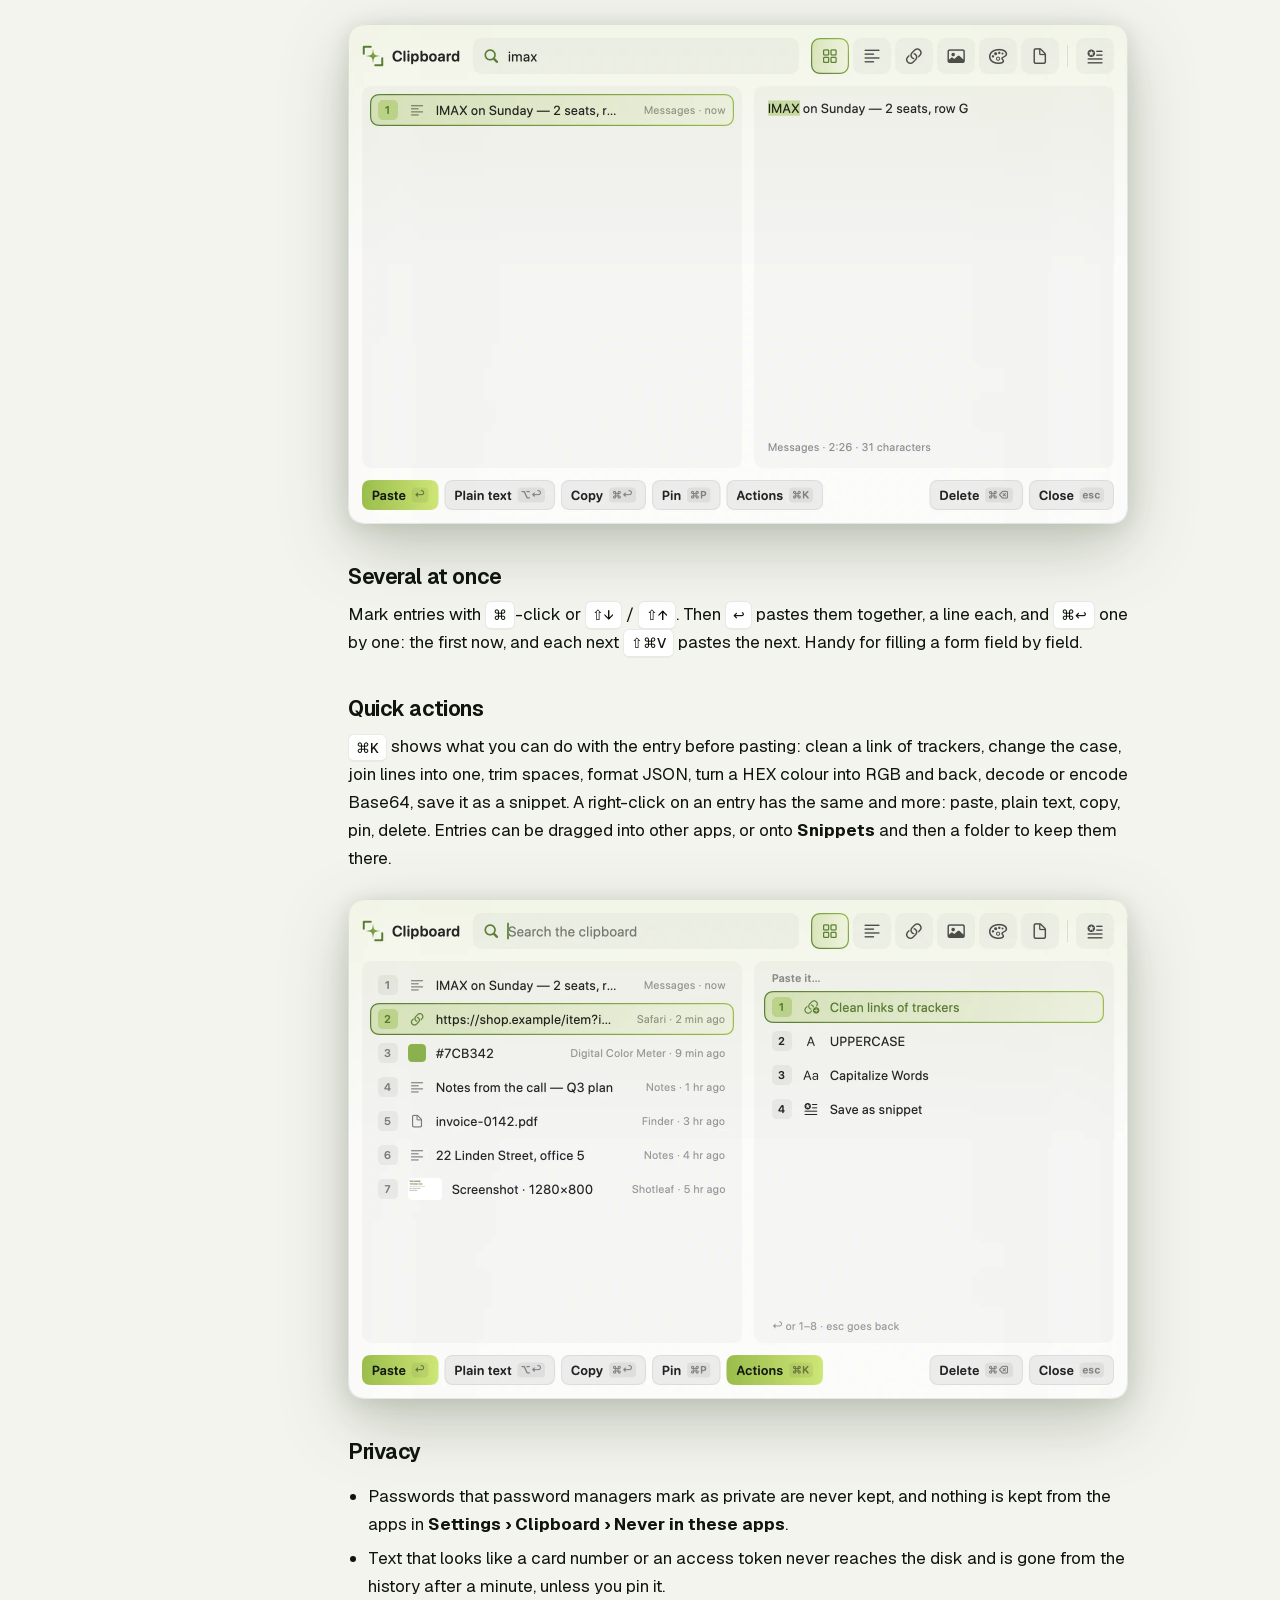
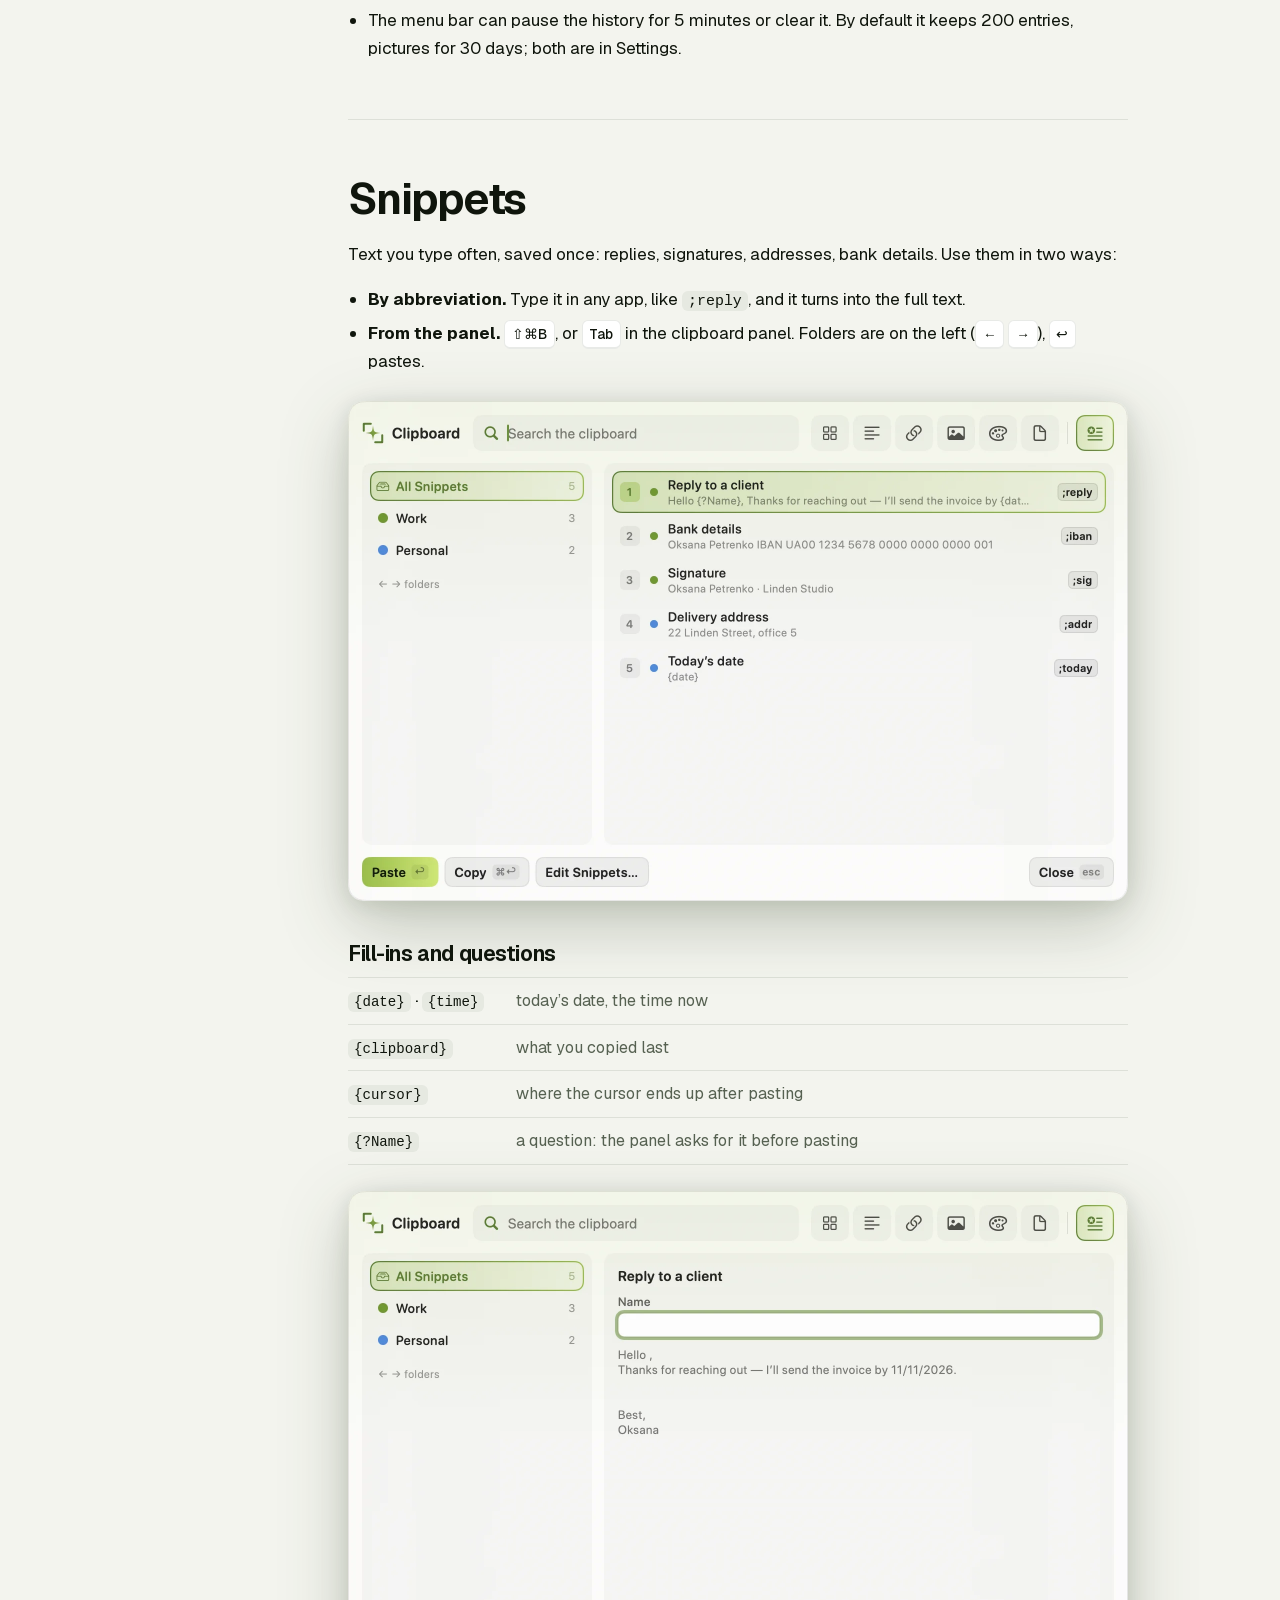
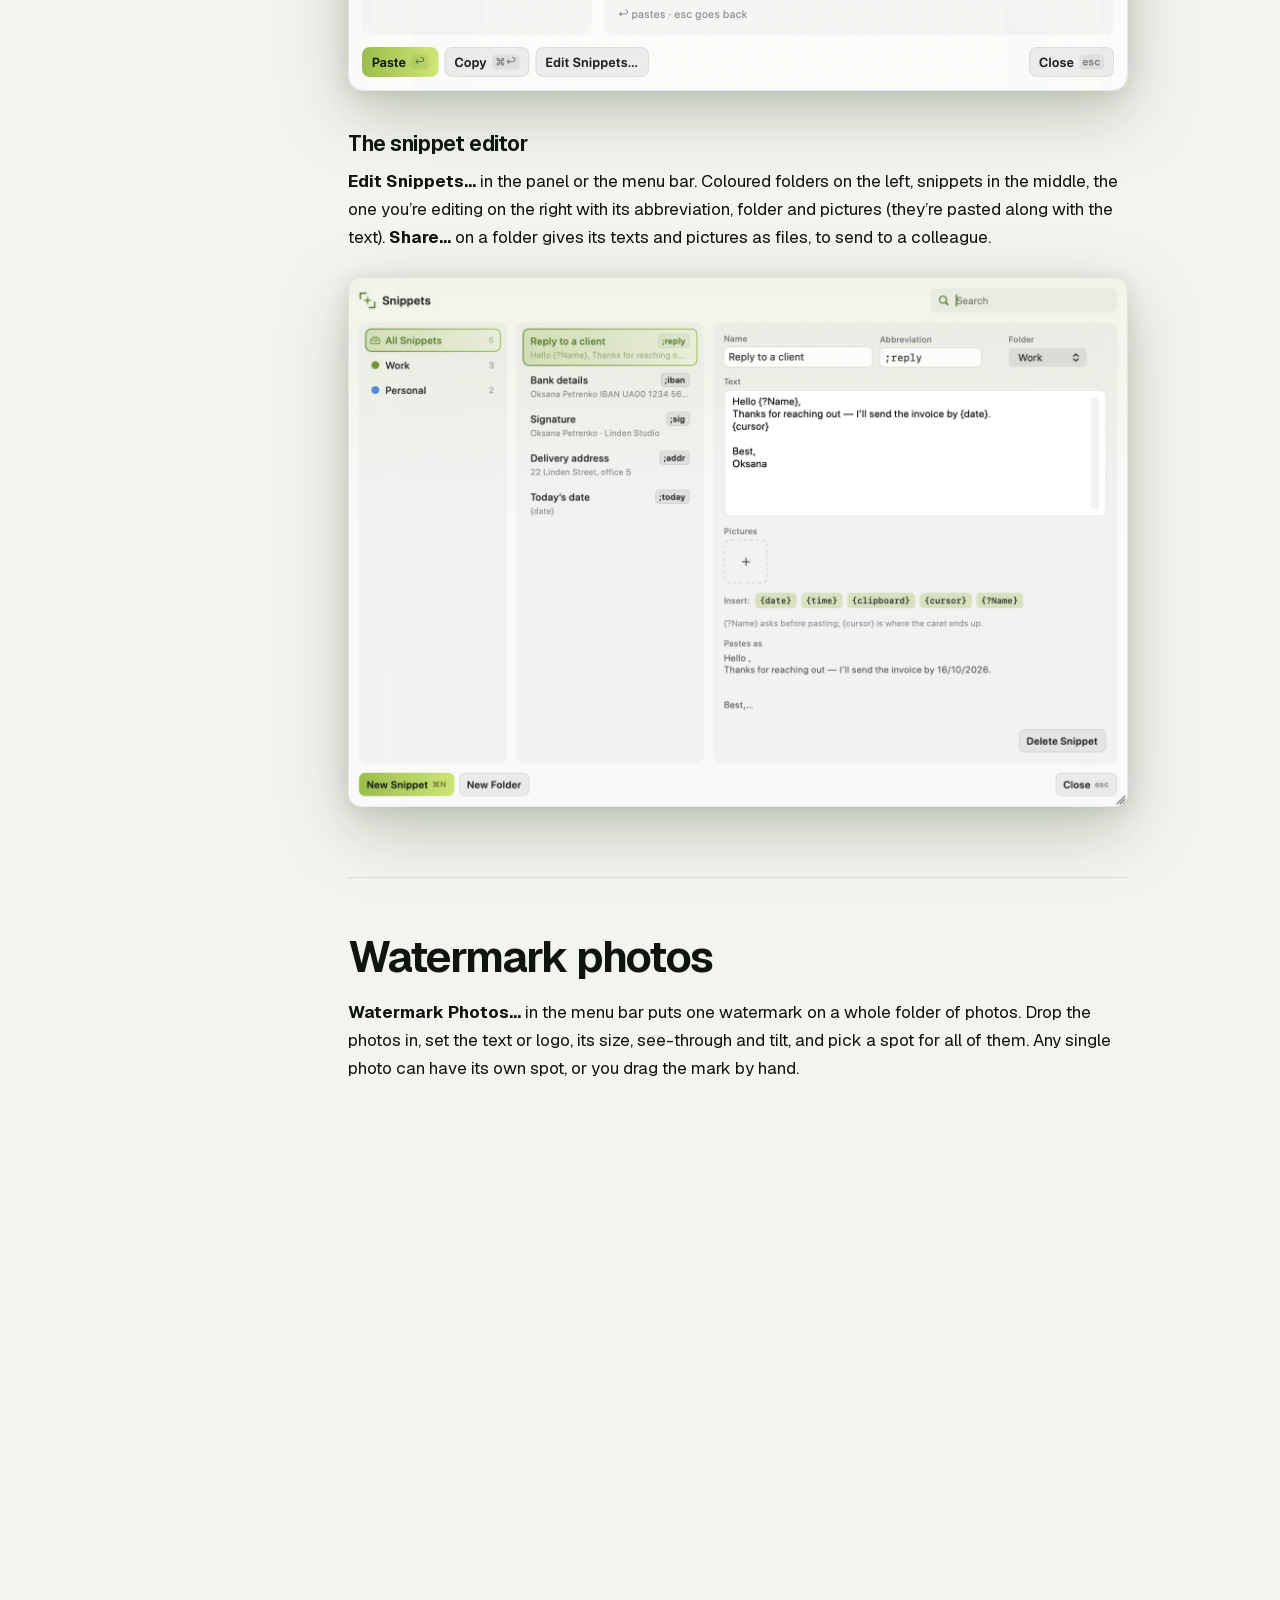
==== commit 4a6b40e5: "Site and guide: install with Homebrew Co-Authored-By: Claude Opus 5.5 <noreply@anthropic.com>" ====
--- a/site/guide/index.html
+++ b/site/guide/index.html
@@ -17,7 +17,7 @@
 <link rel="alternate" hreflang="uk" href="../uk/guide/">
 <link rel="preload" href="../fonts/geist-latin.woff2" as="font" type="font/woff2" crossorigin>
 <link rel="preload" href="../fonts/geist-cyrillic.woff2" as="font" type="font/woff2" crossorigin>
-<link rel="stylesheet" href="../style.css?v=26eb7385">
+<link rel="stylesheet" href="../style.css?v=91c13e4b">
 <script>document.documentElement.classList.add("js"); setTimeout(() => document.documentElement.classList.add("ready"), 2500);</script>
 </head>
 <body>
@@ -75,7 +75,7 @@
 <section id="start">
   <h2>First launch</h2>
   <ol class="steps">
-    <li>Download <code>Shotleaf.dmg</code>, open it and drag <b>Shotleaf</b> onto the <b>Applications</b> folder next to it.</li>
+    <li>Download <code>Shotleaf.dmg</code>, open it and drag <b>Shotleaf</b> onto the <b>Applications</b> folder next to it. With Homebrew: <code>brew trust syvyj/tap &amp;&amp; brew install --cask syvyj/tap/shotleaf</code>.</li>
     <li>Open Shotleaf. The first time, macOS says it can’t check the app: Shotleaf isn’t notarised by Apple yet. Open <b>System Settings › Privacy &amp; Security</b>, scroll down and click <b>Open Anyway</b>. You do this once.</li>
     <li>The setup guide opens. First pick the tools you want: the rest stay off, and you can change this any time in <b>Settings › General › Features</b>.</li>
     <li>Allow the permissions those tools need; the guide asks only for those. After you turn one on in System Settings, Shotleaf restarts by itself and brings you back to the guide.</li>
@@ -280,7 +280,7 @@
 <script src="../vendor/gsap.min.js" defer></script>
 <script src="../vendor/ScrollTrigger.min.js" defer></script>
 <script src="../vendor/lenis.min.js" defer></script>
-<script src="../motion.js?v=26eb7385" defer></script>
-<script src="../mocks.js?v=26eb7385" defer></script>
+<script src="../motion.js?v=91c13e4b" defer></script>
+<script src="../mocks.js?v=91c13e4b" defer></script>
 </body>
 </html>
--- a/site/style.css
+++ b/site/style.css
@@ -245,6 +245,8 @@
 .install li { list-style: none; counter-increment: s; padding: 24px 24px 26px; border-radius: 18px; background: var(--card); border: 1px solid var(--edge); color: var(--muted); font-size: 15.5px; }
 .install li::before { content: "0" counter(s); display: block; margin-bottom: 18px; font: 650 44px/1 var(--font); letter-spacing: -.04em; color: color-mix(in srgb, var(--leaf) calc(var(--fill, 0) * 100%), transparent); -webkit-text-stroke: 1.2px var(--leaf); }
 .install b { color: var(--text); font-weight: 600; }
+.brew { margin: 18px 0 0; color: var(--muted); font-size: 15px; }
+.brew code { font: .9em var(--mono); background: rgba(30, 50, 20, .06); padding: 3px 8px; border-radius: 6px; color: var(--text); user-select: all; overflow-wrap: anywhere; }
 
 /* the closing call to action, captured in the same frame as the hero */
 .final { margin-top: 150px; }
